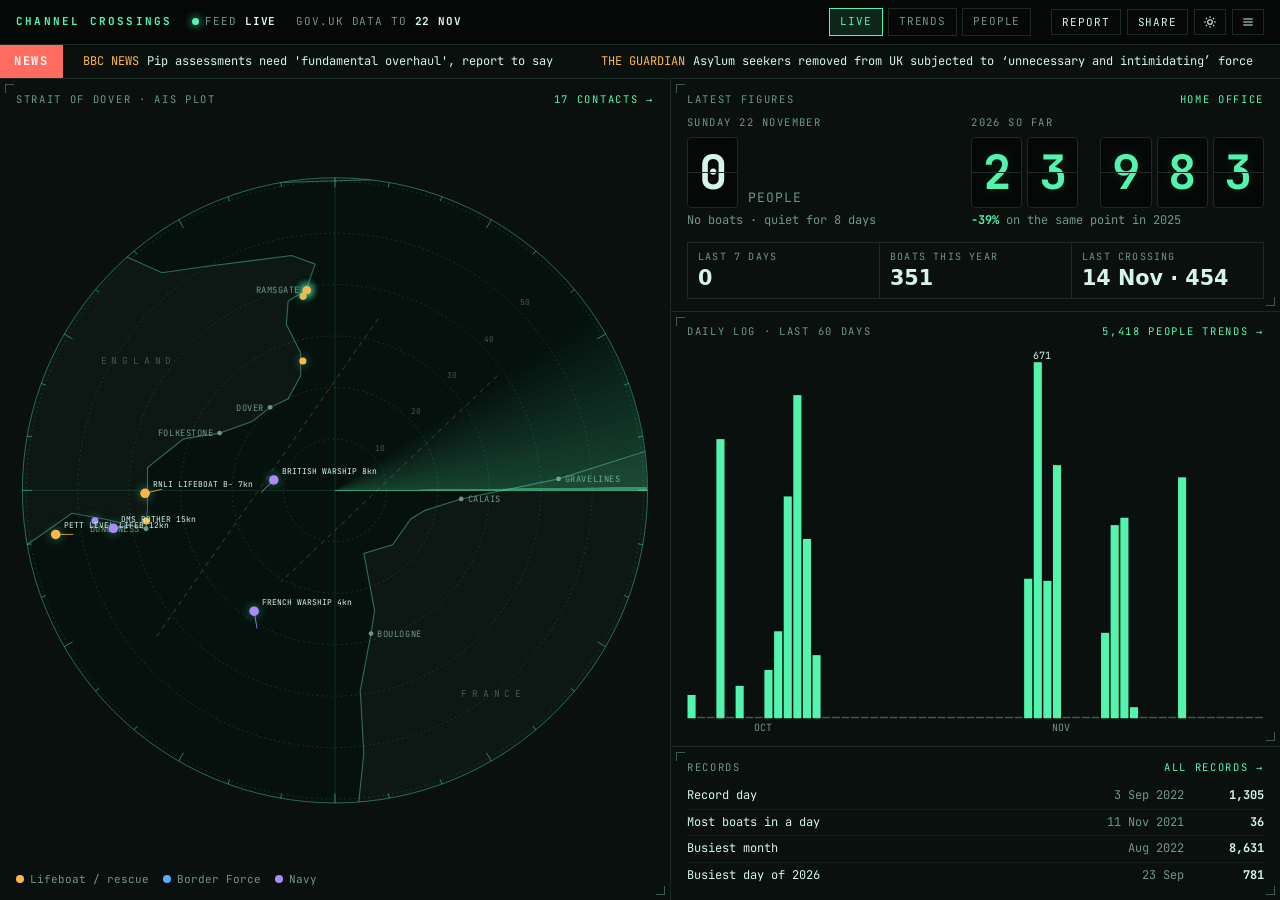
==== index.html @ 64101591 "Update crossing figures" ====
<!doctype html>
<html lang="en-GB">
<head>
<meta charset="utf-8">
<meta name="viewport" content="width=device-width,initial-scale=1,viewport-fit=cover">
<meta name="theme-color" content="#E9EFED" media="(prefers-color-scheme: light)">
<meta name="theme-color" content="#050807" media="(prefers-color-scheme: dark)">
<script>/* Night is the default; Day or Auto only when chosen */
function ccTheme(t){var r=document.documentElement;if(t==="auto")r.removeAttribute("data-theme");else r.setAttribute("data-theme",t);
  var c=t==="auto"?null:(t==="light"?"#E9EFED":"#050807");document.querySelectorAll('meta[name="theme-color"]').forEach(function(m){if(!m.dataset.c)m.dataset.c=m.content;m.content=c||m.dataset.c;});}
try{var t=localStorage.getItem("cc-theme");ccTheme(t==="light"||t==="auto"?t:"dark")}catch(e){ccTheme("dark")}</script>
<script>/* the figures start downloading straight away, while the rest of the page loads */
try{window.__data=fetch("data.json",{cache:"no-cache"}).then(function(r){if(!r.ok)throw 0;return r.json()});window.__data.catch(function(){})}catch(e){}</script>
<meta name="description" content="No small boat crossings of the Channel were detected on Sun 22 November. 2026 so far: 23,983. Daily Home Office figures, a migrant tracker.">
<meta name="robots" content="max-image-preview:large">
<meta name="format-detection" content="telephone=no">
<meta name="mobile-web-app-capable" content="yes">
<meta name="apple-mobile-web-app-capable" content="yes">
<meta name="apple-mobile-web-app-status-bar-style" content="default">
<meta name="apple-mobile-web-app-title" content="Crossings">
<title>Channel Crossings: Small Boat Crossing Figures &amp; Migrant Tracker</title>
<!-- Link previews on X and other sites. If the domain changes, replace the address everywhere it appears (search for channelcrossings.world, here and in scripts/). -->
<meta property="og:type" content="website">
<meta property="og:site_name" content="Channel Crossings">
<meta property="og:title" content="Channel Crossings: daily small boat arrivals">
<meta property="og:description" content="How many people crossed the Channel in small boats yesterday? Daily Home Office figures, records and live Channel conditions.">
<meta property="og:url" content="https://channelcrossings.world/">
<meta property="og:image" content="https://channelcrossings.world/og-image.png?v=2026-11-22">
<meta property="og:image:width" content="1200">
<meta property="og:image:height" content="630">
<meta property="og:image:alt" content="Channel Crossings logo with the latest daily arrivals figure">
<meta name="twitter:card" content="summary_large_image">
<meta name="twitter:title" content="Channel Crossings: daily small boat arrivals">
<meta name="twitter:description" content="Daily Home Office figures for small boat arrivals, with records and live Channel conditions.">
<meta name="twitter:image" content="https://channelcrossings.world/og-image.png?v=2026-11-22">
<link rel="canonical" href="https://channelcrossings.world/">
<!-- Tells Google this page is a daily dataset. The dates are kept current by scripts/update.py -->
<script type="application/ld+json">
{"@context": "https://schema.org", "@type": "WebSite", "name": "Channel Crossings", "alternateName": "Channel Crossings Tracker", "url": "https://channelcrossings.world/", "inLanguage": "en-GB"}
</script>
<script type="application/ld+json">
{"@context": "https://schema.org", "@type": "Organization", "name": "Channel Crossings", "url": "https://channelcrossings.world/", "logo": "https://channelcrossings.world/icon-512.png"}
</script>
<script type="application/ld+json">
{
  "@context": "https://schema.org",
  "@type": "Dataset",
  "name": "Channel Crossings: daily small boat arrivals to the UK",
  "alternateName": ["Small boat crossing figures", "Channel migrant tracker"],
  "description": "Daily number of people detected crossing the English Channel to the UK in small boats, with boats and uncontrolled landings, from provisional Home Office figures since 2018. Updated every day.",
  "url": "https://channelcrossings.world/",
  "sameAs": "https://www.gov.uk/government/publications/migrants-detected-crossing-the-english-channel-in-small-boats",
  "isBasedOn": "https://www.gov.uk/government/publications/migrants-detected-crossing-the-english-channel-in-small-boats",
  "license": "https://www.nationalarchives.gov.uk/doc/open-government-licence/version/3/",
  "isAccessibleForFree": true,
  "keywords": ["small boat crossings", "Channel crossings", "small boat arrivals", "migrant crossings", "boat crossing figures", "English Channel", "small boats", "migration", "UK", "Home Office", "daily statistics"],
  "creator": {"@type": "Organization", "name": "Channel Crossings", "url": "https://channelcrossings.world/", "email": "x.chancrossings@gmail.com"},
  "temporalCoverage": "2018-01-01/2026-11-22",
  "spatialCoverage": "English Channel, United Kingdom",
  "dateModified": "2026-11-22",
  "distribution": [{"@type": "DataDownload", "encodingFormat": "text/csv", "contentUrl": "https://channelcrossings.world/data.csv"}]
}
</script>
<link rel="icon" href="favicon.svg" type="image/svg+xml">
<link rel="apple-touch-icon" href="apple-touch-icon.png">
<link rel="manifest" href="manifest.webmanifest">
<link rel="preload" href="vendor/jetbrains-mono/jetbrains-mono-latin-400-normal.woff2" as="font" type="font/woff2" crossorigin>
<link rel="preload" href="vendor/inter-tight/inter-tight-latin.woff2" as="font" type="font/woff2" crossorigin>
<link rel="stylesheet" href="bridge.css">
<style>
@font-face{font-family:"JBM";src:url(vendor/jetbrains-mono/jetbrains-mono-latin-400-normal.woff2) format("woff2");font-weight:400;font-display:swap}
@font-face{font-family:"JBM";src:url(vendor/jetbrains-mono/jetbrains-mono-latin-700-normal.woff2) format("woff2");font-weight:700;font-display:swap}
@font-face{font-family:"Inter Tight";src:url(vendor/inter-tight/inter-tight-latin.woff2) format("woff2");font-weight:100 900;font-display:swap}

/* Day: the chart table. Night: the bridge at night. */
:root{
  --bg:#e9efed; --panel:#f6f9f8; --line:#c7d3cf; --line2:#dbe4e1; --ink:#0d2a35; --dim:#56717a; --faint:#8aa0a6;
  --hot:#0b7d58; --hot2:rgba(11,125,88,.14); --amber:#b46900; --red:#c6372f; --blue:#1d5fb8; --violet:#6b4bd1;
  --sea:#dbe9ee; --land:#f1ede4; --coast:#6f8b93; --glow:none;
  --mono:"JBM",ui-monospace,monospace; --sans:"Inter Tight",system-ui,sans-serif; color-scheme:light;
}
@media (prefers-color-scheme:dark){:root:not([data-theme="light"]){
  --bg:#050807; --panel:#0a100e; --line:#1b2a25; --line2:#121c19; --ink:#d4f5e7; --dim:#6f9688; --faint:#3d5a50;
  --hot:#53f5ae; --hot2:rgba(83,245,174,.12); --amber:#ffb547; --red:#ff6b5e; --blue:#5aa8ff; --violet:#a98bff;
  --sea:#06110e; --land:#0d1714; --coast:#2f6b57; --glow:drop-shadow(0 0 6px rgba(83,245,174,.55)); color-scheme:dark;
}}
:root[data-theme="dark"]{
  --bg:#050807; --panel:#0a100e; --line:#1b2a25; --line2:#121c19; --ink:#d4f5e7; --dim:#6f9688; --faint:#3d5a50;
  --hot:#53f5ae; --hot2:rgba(83,245,174,.12); --amber:#ffb547; --red:#ff6b5e; --blue:#5aa8ff; --violet:#a98bff;
  --sea:#06110e; --land:#0d1714; --coast:#2f6b57; --glow:drop-shadow(0 0 6px rgba(83,245,174,.55)); color-scheme:dark;
}
*{box-sizing:border-box;margin:0;padding:0}
html,body{height:100%;overflow:hidden}
body{background:var(--bg);color:var(--ink);font-family:var(--mono);font-size:13px;line-height:1.45}
/* The whole page is one screen: status bar, panels, news line. Nothing scrolls. */
.app{height:100vh;height:100dvh;display:grid;grid-template-rows:auto auto auto minmax(0,1fr);padding-bottom:env(safe-area-inset-bottom)}
/* fixed rows, so a row that is hidden on this screen size (the phone tabs) never shifts the others */
.app>.status{grid-row:1}.app>.ptabs{grid-row:2}.app>.ticker{grid-row:3}.app>.deck{grid-row:4}

.status{display:flex;align-items:center;gap:20px;padding:8px 16px;padding-top:max(8px,env(safe-area-inset-top));border-bottom:1px solid var(--line);font-size:11px;letter-spacing:.08em;text-transform:uppercase;color:var(--dim);white-space:nowrap;overflow:hidden}
.status b{color:var(--ink);font-weight:700}
.status .logo{color:var(--hot);font-weight:700;letter-spacing:.2em;font-size:inherit;margin:0}
.status .dot{display:inline-block;width:7px;height:7px;border-radius:50%;background:var(--hot);margin-right:6px;box-shadow:0 0 8px var(--hot);animation:blink 2s infinite}
@keyframes blink{50%{opacity:.35}}
.status .sp{flex:1}
.status nav{display:flex;gap:6px}
.btn{all:unset;cursor:pointer;border:1px solid var(--line);padding:5px 10px;color:var(--ink);font:inherit;letter-spacing:.08em;text-transform:uppercase;line-height:1.3}
.btn:hover,.btn:focus-visible{border-color:var(--hot);color:var(--hot)}
.btn.icon{padding:5px 8px;display:inline-grid;place-items:center}
.btn.icon svg{width:14px;height:14px;stroke:currentColor;fill:none;stroke-width:1.8}

.deck{display:grid;grid-template-columns:minmax(0,1.1fr) minmax(0,1fr);grid-template-rows:auto minmax(0,1fr) auto;gap:1px;background:var(--line);min-height:0}
.p{background:var(--panel);padding:12px 16px;position:relative;min-width:0;min-height:0;overflow:hidden}
.p>h2{font-size:10.5px;font-weight:400;letter-spacing:.16em;text-transform:uppercase;color:var(--dim);display:flex;justify-content:space-between;align-items:center;gap:10px;margin-bottom:8px;white-space:nowrap}
.p>h2 b{color:var(--hot);font-weight:400}
.p::before,.p::after{content:"";position:absolute;width:8px;height:8px;border-color:var(--faint);border-style:solid}
.p::before{top:5px;left:5px;border-width:1px 0 0 1px}.p::after{bottom:5px;right:5px;border-width:0 1px 1px 0}

/* Radar */
.radar{grid-row:1/4;display:flex;flex-direction:column}
.rwrap{position:relative;flex:1;min-height:0;container-type:size}
.radar svg{width:100%;height:100%;display:block}
/* The sweep is an HTML layer turned by the GPU: spinning it inside the SVG repainted the whole plot every frame */
.radar .sweep{--d:calc(min(100cqw,100cqh) * .98);position:absolute;left:50%;top:50%;width:var(--d);height:var(--d);margin:calc(var(--d) / -2) 0 0 calc(var(--d) / -2);border-radius:50%;pointer-events:none;
  background:conic-gradient(transparent 0deg 55deg,color-mix(in srgb,var(--hot) 30%,transparent) 89.3deg,color-mix(in srgb,var(--hot) 75%,transparent) 89.4deg 90deg,transparent 90.1deg);
  opacity:.75;will-change:transform;animation:spin 6s linear infinite}
.radar .v{cursor:pointer}
.radar .v .hit{fill:transparent}
.radar .v.sel circle:not(.hit){stroke:var(--ink);stroke-width:2.5}
.vtip{position:absolute;z-index:3;transform:translate(-50%,calc(-100% - 14px));background:var(--panel);border:1px solid var(--hot);padding:6px 9px;font-size:11.5px;line-height:1.35;white-space:nowrap;pointer-events:none;box-shadow:0 4px 18px rgba(0,0,0,.25)}
.vtip b{display:block;font-size:12px}
.vtip span{color:var(--dim)}
.radar .sea{fill:var(--sea)}
.radar .land{fill:var(--land);stroke:var(--coast);stroke-width:1.4}
.radar .ring{fill:none;stroke:var(--hot);stroke-opacity:.22;stroke-dasharray:2 4}
.radar .axis{stroke:var(--hot);stroke-opacity:.18}
.radar .rl{fill:var(--faint);font:10px var(--mono)}
.radar .place circle{fill:var(--dim)}
.radar .place text{fill:var(--dim);font:11px var(--mono);letter-spacing:.06em;text-transform:uppercase}
.radar .country{fill:var(--faint);font:12px var(--mono);letter-spacing:.5em}
.radar .lane{stroke:var(--amber);stroke-opacity:.35;stroke-dasharray:6 6;fill:none}
@keyframes spin{to{transform:rotate(360deg)}}
.radar .v circle:not(.hit){filter:var(--glow)}
.radar .v text{font:10px var(--mono);fill:var(--ink)}
.legend{display:flex;gap:14px;flex-wrap:wrap;font-size:11px;color:var(--dim);margin-top:6px}
.legend i{display:inline-block;width:8px;height:8px;border-radius:50%;margin-right:6px;vertical-align:0}

/* Counter */
.count .flaps{display:flex;gap:5px;margin:2px 0 8px}
.flap{position:relative;width:clamp(30px,min(4vw,6vh),58px);height:clamp(42px,min(5.6vw,8.4vh),80px);background:var(--bg);border:1px solid var(--line);border-radius:4px;display:grid;place-items:center;font:700 clamp(26px,min(3.7vw,5.6vh),54px)/1 var(--mono);color:var(--hot);text-shadow:0 0 14px var(--hot2)}
.flap::after{content:"";position:absolute;left:0;right:0;top:50%;height:1px;background:var(--line)}
.flap.sep{width:12px;border:0;background:none}
.flap.sep::after{display:none}
.kv{display:grid;grid-template-columns:repeat(3,1fr);gap:1px;background:var(--line);border:1px solid var(--line)}
.kv div{background:var(--panel);padding:7px 10px;min-width:0}
.kv span span{display:inline;font-size:inherit;letter-spacing:inherit}
.kv span{display:block;font-size:10px;color:var(--dim);letter-spacing:.12em;text-transform:uppercase;white-space:nowrap}
.kv b{display:block;font:600 clamp(15px,2.3vh,22px)/1.2 var(--sans);margin-top:2px;font-variant-numeric:tabular-nums;white-space:nowrap;overflow:hidden;text-overflow:ellipsis}
.kv b.down{color:var(--hot)}.kv b.up{color:var(--red)}
/* The headline: the latest day on the left, the year so far on the right */
.hero{display:grid;grid-template-columns:minmax(0,1fr) auto;gap:clamp(16px,3vw,40px);align-items:end;margin:4px 0 12px}
.hero .lab{display:block;font-size:10.5px;letter-spacing:.14em;text-transform:uppercase;color:var(--dim);margin-bottom:6px;white-space:nowrap;overflow:hidden;text-overflow:ellipsis}
.hero .sub{display:block;font-size:12px;color:var(--dim);margin-top:4px;white-space:nowrap;overflow:hidden;text-overflow:ellipsis}
.hero .sub b{font-weight:700}
.hero .sub b.down{color:var(--hot)}.hero .sub b.up{color:var(--red)}
.dnum{display:flex;align-items:flex-end;gap:10px;min-width:0}
/* the latest day in the same split-flap tiles as the year, white (ink) on a quiet day and amber when boats crossed */
#dayN .flap{color:var(--ink);text-shadow:none}
#dayN.on .flap{color:var(--amber);text-shadow:0 0 14px color-mix(in srgb,var(--amber) 25%,transparent)}
.dnum span{font-size:13px;color:var(--dim);letter-spacing:.08em;text-transform:uppercase}
.count .flaps{margin:0}
.hero .sh{display:none}

/* Tape */
.tape{display:flex;flex-direction:column}
.tape svg{width:100%;flex:1;min-height:40px;display:block}
.tape .bar{fill:var(--hot)}
.tape .bar.z{fill:var(--faint)}
.tape text{font:10px var(--mono);fill:var(--dim)}
.tape .pk{fill:var(--ink)}

/* Vessels: the latest few, the rest behind a button */
.rlist{list-style:none}
.rlist li{display:grid;grid-template-columns:minmax(0,1fr) auto 5.5em;gap:14px;padding:4px 0;border-top:1px solid var(--line2);font-size:12px;white-space:nowrap}
.rlist li:first-child{border-top:0}
.rlist li span:first-child{overflow:hidden;text-overflow:ellipsis}
.rlist li span+span{color:var(--dim);text-align:right}
.rlist li b{text-align:right;font-weight:700;font-variant-numeric:tabular-nums}
.k{display:inline-block;width:7px;height:7px;border-radius:50%;margin-right:8px}
.rescue{background:var(--amber);fill:var(--amber)}.border{background:var(--blue);fill:var(--blue)}.navy{background:var(--violet);fill:var(--violet)}
.link{all:unset;cursor:pointer;color:var(--hot);letter-spacing:.16em}
.link:hover,.link:focus-visible{text-decoration:underline}

.ticker{display:flex;border-bottom:1px solid var(--line);background:var(--panel);overflow:hidden;white-space:nowrap;font-size:12px}
.ticker .lab{position:relative;z-index:2;background:var(--red);color:#fff;padding:8px 14px;font-weight:700;letter-spacing:.14em;flex:none}
.ticker .run{display:flex;gap:48px;padding:8px 20px;animation:tick 60s linear infinite;will-change:transform;backface-visibility:hidden}
.ticker .run a{color:inherit;text-decoration:none}
.ticker .run a:hover{text-decoration:underline}
.ticker .run b{color:var(--amber);font-weight:400;margin-right:8px}
@keyframes tick{to{transform:translateX(-50%)}}

/* Pop-up panels */
dialog{margin:auto;width:min(640px,calc(100vw - 24px));max-height:calc(100dvh - 24px);background:var(--panel);color:var(--ink);border:1px solid var(--hot);padding:16px 18px;font:13px/1.5 var(--mono)}
dialog::backdrop{background:rgba(0,0,0,.55)}
dialog h2{font-size:11px;font-weight:400;letter-spacing:.16em;text-transform:uppercase;color:var(--dim);display:flex;justify-content:space-between;align-items:center;margin-bottom:12px}
dialog .body{overflow:auto;max-height:calc(100dvh - 110px)}
table{width:100%;border-collapse:collapse;font-size:12px}
th{font-weight:400;text-align:left;color:var(--dim);font-size:10px;letter-spacing:.12em;text-transform:uppercase;padding:6px 8px;border-bottom:1px solid var(--line)}
td{padding:6px 8px;border-bottom:1px solid var(--line2);white-space:nowrap}
td.r,th.r{text-align:right}
.trace svg{width:100%;height:auto;display:block}
.trace path{fill:none;stroke:var(--faint);stroke-width:1}
.trace path.now{stroke:var(--hot);stroke-width:2.2;filter:var(--glow)}
.trace path.prev{stroke:var(--amber);stroke-width:1.3;stroke-dasharray:4 3}
.trace text{font:10px var(--mono);fill:var(--dim)}
.trace .g{stroke:var(--line2)}
.menu a{display:block;color:var(--ink);text-decoration:none;padding:11px 0;border-bottom:1px solid var(--line2)}
.menu a:hover{color:var(--hot)}
.menu p{color:var(--dim);font-size:11.5px;margin-top:12px}
.menu p a{display:inline;padding:0;border:0;color:inherit;text-decoration:underline}
@media (prefers-reduced-motion:reduce){.radar .sweep,.status .dot{animation:none}
  /* With Reduce Motion on, the news doesn't glide: it steps to the next headline every few seconds and can be swiped */
  .ticker .run{animation:none;overflow-x:auto;scroll-snap-type:x mandatory;scrollbar-width:none;scroll-behavior:smooth;flex:1}
  .ticker .run::-webkit-scrollbar{display:none}
  .ticker .run a{scroll-snap-align:start}}

/* Phone and narrow screens: one column, the radar takes whatever height is left */
@media (max-width:820px){
  .status{gap:10px;padding-left:12px;padding-right:12px}
  .status .hide-s{display:none}
  .status .logo{letter-spacing:.12em}
  .deck{grid-template-columns:1fr;grid-template-rows:minmax(0,1fr) auto auto auto}
  .radar{grid-row:auto}
  .p{padding:9px 12px}
  .p>h2{margin-bottom:5px}
  .legend{gap:10px;font-size:10px;margin-top:3px}
  .legend .rr{display:none}
  .flap{width:clamp(26px,8vw,40px);height:clamp(34px,5.4vh,52px);font-size:clamp(22px,3.8vh,36px)}
  .kv div{padding:4px 8px}
  .kv span{font-size:9px;letter-spacing:.08em}
  .kv b{font-size:clamp(13px,2.1vh,17px)}
  .hero{gap:12px;margin:0 0 8px}
  .hero .lab{font-size:9.5px;letter-spacing:.1em;margin-bottom:3px}
  .hero .sub{font-size:10.5px;margin-top:2px}
  .dnum{gap:6px}
  .dnum span,.hero .lg{display:none}
  #dayN .flap{width:clamp(21px,6.6vw,36px)}
  #dayN .flap.sep{display:none}
  .hero .sh{display:inline}
  .tape svg{height:clamp(40px,8vh,90px);flex:none}
  .rlist li{font-size:11px;padding:3px 0}
  .rlist li:nth-child(n+3){display:none}
  .radar .v text{font-size:19px}.radar .place text{font-size:21px}.radar .rl{font-size:18px}.radar .country{font-size:22px}
  .radar .v circle:not(.hit){r:9}
  .radar .v .hit{r:40}
  /* phones: the vessel names crowd the plot, the list below names them */
  .radar .v text{display:none}
  .tape h2 .pre{display:none}
}
@media (max-width:820px) and (max-height:700px){
  .rlist li:nth-child(n+2){display:none}
}
@media (max-width:820px) and (max-height:600px){
  .recs{display:none}
}
/* Short, wide screens (laptops with small windows, phones on their side) */
@media (min-width:821px) and (max-height:760px){
  .kv div{padding:5px 8px}
  .rlist li:nth-child(n+3){display:none}
  .legend{display:none}
}
@media (min-width:821px) and (max-height:560px){
  .recs{display:none}
}
</style>
</head>
<body>
<div class="app">
<header class="status">
  <h1 class="logo">CHANNEL CROSSINGS</h1>
  <span class="hide-s"><span class="dot"></span>Feed <b>live</b></span>
  <span class="hide-s">Gov.uk data to <b id="dataTo">–</b></span>
  <span class="sp"></span>
  <nav class="tabs hide-s" aria-label="Pages"><a href="./" aria-current="page">Live</a><a href="trends.html">Trends</a><a href="people.html">People</a></nav>
  <nav>
    <button class="btn hide-s" data-open="dlgReport">Report</button>
    <button class="btn hide-s" data-open="dlgShare">Share</button>
    <button class="btn icon" id="theme" aria-label="Switch day or night"><svg viewBox="0 0 24 24"><circle cx="12" cy="12" r="4"/><path d="M12 2v3M12 19v3M2 12h3M19 12h3M4.9 4.9l2.1 2.1M17 17l2.1 2.1M4.9 19.1 7 17M17 7l2.1-2.1"/></svg></button>
    <button class="btn icon" data-open="dlgMore" aria-label="Menu"><svg viewBox="0 0 24 24"><path d="M4 7h16M4 12h16M4 17h16"/></svg></button>
  </nav>
</header>
<nav class="ptabs" aria-label="Pages"><a href="./" aria-current="page">Live</a><a href="trends.html">Trends</a><a href="people.html">People</a><button data-open="dlgReport">Report</button></nav>
<div class="ticker"><span class="lab">NEWS</span><div class="run" id="run"></div></div>

<main class="deck">
  <section class="p radar">
    <h2><span>Strait of Dover · AIS plot</span><button class="link" data-open="dlgVessels" id="radarN" aria-label="List every vessel"></button></h2>
    <div class="rwrap">
      <svg id="radar" viewBox="0 0 800 800" role="img" aria-label="Plot of rescue, Border Force and navy vessels in the Strait. Tap or hover a vessel for its details."></svg>
      <div class="sweep" aria-hidden="true"></div>
      <div class="vtip" id="vtip" role="status" hidden></div>
    </div>
    <div class="legend"><span><i class="rescue"></i>Lifeboat / rescue</span><span><i class="border"></i>Border Force</span><span><i class="navy"></i>Navy</span></div>
  </section>

  <section class="p count">
    <h2><span>Latest figures</span><b id="asof"></b></h2>
    <div class="hero">
      <div class="day">
        <span class="lab" id="dayLab">Latest day</span>
        <div class="dnum"><div class="flaps" id="dayN"></div><span id="dayU">people</span></div>
        <span class="sub" id="daySub"></span>
      </div>
      <div class="ytd">
        <span class="lab"><span id="yr"></span> so far</span>
        <div class="flaps" id="flaps"></div>
        <span class="sub"><b id="chg"></b> on the same point in <span id="py"></span></span>
      </div>
    </div>
    <div class="kv">
      <div><span>Last 7 days</span><b id="wk"></b></div>
      <div><span>Boats this year</span><b id="boats"></b></div>
      <div><span>Last crossing</span><b id="lc"></b></div>
    </div>
    <p class="sr" id="heroSr" aria-live="polite">No crossings detected for Sunday, 22 November 2026</p>
  </section>

  <section class="p tape">
    <h2><span><span class="pre">Daily log · </span>Last 60 days</span><span><b id="tapeSum"></b> <a class="link" href="trends.html">Trends →</a></span></h2>
    <svg id="tape" aria-label="People detected each day for the last 60 days"></svg>
  </section>

  <section class="p recs">
    <h2><span>Records</span><a class="link" href="trends.html">All records →</a></h2>
    <ul class="rlist" id="rlist"></ul>
  </section>
</main>

</div>

<dialog id="dlgVessels" aria-labelledby="hVes">
  <h2><span id="hVes">Vessels in the Strait</span><button class="btn" data-close>Close</button></h2>
  <div class="body"><table id="roster"></table></div>
</dialog>

<script src="bridge.js"></script>
<script>
const $ = (id) => document.getElementById(id), { fmt } = CC;

CC.load().then((D) => {
  CCUI.setShare(CCUI.shareFrom(D));
  $("dataTo").textContent = CC.short(D.latest.date);
  $("yr").textContent = D.year; $("py").textContent = D.year - 1;
  $("asof").textContent = "HOME OFFICE";

  // Split-flap total
  const s = fmt(D.cur.total);
  $("flaps").innerHTML = [...s].map((c) => (c === "," ? '<div class="flap sep"></div>' : `<div class="flap">${c}</div>`)).join("");
  const ch = Math.round(D.change);
  $("chg").textContent = (ch > 0 ? "+" : ch < 0 ? "−" : "") + Math.abs(ch) + "%"; $("chg").className = ch < 0 ? "down" : "up";
  $("boats").textContent = fmt(D.cur.boats);
  $("lc").textContent = `${CC.short(D.latestCrossing.date)} · ${fmt(D.latestCrossing.migrants)}`;
  const L = D.latest, wk = CC.sum(D.last7);
  $("wk").textContent = fmt(wk.people);
  $("dayLab").innerHTML = `<span class="lg">${CC.long(L.date)}</span><span class="sh">${CC.long(L.date).slice(0, 3)} ${CC.short(L.date)}</span>`;
  $("dayN").innerHTML = [...fmt(L.migrants)].map((c) => (c === "," ? '<div class="flap sep"></div>' : `<div class="flap">${c}</div>`)).join("");
  $("dayN").classList.toggle("on", !!L.migrants);
  $("dayU").textContent = L.migrants === 1 ? "person" : "people";
  $("daySub").innerHTML = L.migrants
    ? `<span class="lg">in </span>${CC.plural(L.boats || 0, "boat", "boats")}`
    : `<span class="lg">No boats · quiet for </span><span class="sh">Quiet </span>${CC.plural(D.quietStreak, "day", "days")}`;
  $("heroSr").textContent = D.latest.migrants
    ? `${fmt(D.latest.migrants)} people crossed in ${D.latest.boats} small boat${D.latest.boats > 1 ? "s" : ""} on ${CC.long(D.latest.date)}.`
    : `No small boats detected on ${CC.long(D.latest.date)}. ${D.quietStreak} consecutive quiet day${D.quietStreak > 1 ? "s" : ""}.`;

  // Tape: last 60 days, drawn at the panel's real size so the labels never stretch
  const T = D.days.slice(-60), mx = Math.max(1, ...T.map((d) => d.migrants));
  const drawTape = () => {
    const svg = $("tape"), W = Math.max(100, svg.clientWidth), H = Math.max(40, svg.clientHeight), base = H - 16, top = 14, bw = W / T.length;
    svg.setAttribute("viewBox", `0 0 ${W} ${H}`);
    let t = "";
    T.forEach((d, i) => {
      const h = d.migrants ? Math.max(2, (d.migrants / mx) * (base - top)) : 1.5;
      t += `<rect class="bar ${d.migrants ? "" : "z"}" x="${(i * bw + 0.5).toFixed(1)}" y="${(base - h).toFixed(1)}" width="${Math.max(1, bw - 1.5).toFixed(1)}" height="${h.toFixed(1)}"/>`;
      if (CC.d8(d.date).getUTCDate() === 1) t += `<text x="${(i * bw).toFixed(1)}" y="${H - 3}">${CC.MONTHS[CC.d8(d.date).getUTCMonth()].slice(0, 3).toUpperCase()}</text>`;
    });
    const pk = T.reduce((p, q) => (q.migrants > p.migrants ? q : p)), pi = T.indexOf(pk);
    t += `<text class="pk" x="${Math.min(W - 30, pi * bw).toFixed(1)}" y="${(base - (pk.migrants / mx) * (base - top) - 3).toFixed(1)}">${pk.migrants}</text>`;
    svg.innerHTML = t;
  };
  drawTape();
  if (window.ResizeObserver) new ResizeObserver(drawTape).observe($("tape"));
  $("tapeSum").textContent = fmt(T.reduce((a, b) => a + b.migrants, 0)) + " PEOPLE";

  // Radar
  const lat0 = 50.98, lon0 = 1.5, k = Math.cos((lat0 * Math.PI) / 180) * 111.32, S = 400 / 62; // 62 km to edge
  const P = (lat, lon) => [400 + (lon - lon0) * k * S, 400 - (lat - lat0) * 111.32 * S];
  const poly = (pts, close) => pts.map((p, i) => (i ? "L" : "M") + P(...p).map((n) => n.toFixed(1)).join(",")).join("") + (close || "");
  const C = CC.COAST;
  const ukLand = poly(C.england) + "L800,0L0,0L0," + P(...C.england[0])[1].toFixed(1) + "Z";
  const frLand = poly(C.france) + `L800,${P(...C.france[C.france.length - 1])[1].toFixed(1)}L800,800L${P(...C.france[0])[0].toFixed(1)},800Z`;
  let r = `<defs><clipPath id="clip"><circle cx="400" cy="400" r="392"/></clipPath></defs>
    <g clip-path="url(#clip)"><rect class="sea" width="800" height="800"/><path class="land" d="${ukLand}"/><path class="land" d="${frLand}"/>`;
  r += `<path class="lane" d="M${P(51.28, 1.62).join(",")}L${P(50.72, 1.0).join(",")}"/><path class="lane" d="M${P(51.18, 1.95).join(",")}L${P(50.82, 1.35).join(",")}"/>`;
  for (let km = 10; km <= 60; km += 10) r += `<circle class="ring" cx="400" cy="400" r="${km * S}"/><text class="rl" x="${404 + km * S * 0.707}" y="${396 - km * S * 0.707}">${km}</text>`;
  r += `<line class="axis" x1="400" y1="0" x2="400" y2="800"/><line class="axis" x1="0" y1="400" x2="800" y2="400"/>`;
  r += `<text class="country" x="${P(51.2, 0.85)[0]}" y="${P(51.2, 0.85)[1]}">ENGLAND</text><text class="country" x="${P(50.62, 1.85)[0]}" y="${P(50.62, 1.85)[1]}">FRANCE</text>`;
  C.places.forEach((p) => { const [x, y] = P(p.lat, p.lon); r += `<g class="place"><circle cx="${x}" cy="${y}" r="3"/><text x="${x + (p.side === "uk" ? -8 : 8)}" y="${y + 4}" text-anchor="${p.side === "uk" ? "end" : "start"}">${p.n}</text></g>`; });
  const vs = D.strait;
  vs.forEach((v, i) => {
    const [x, y] = P(v.lat, v.lon), moving = v.sog > 1;
    let head = "";
    if (moving && v.cog != null) { const a = ((v.cog - 90) * Math.PI) / 180; head = `<line x1="${x}" y1="${y}" x2="${x + Math.cos(a) * 22}" y2="${y + Math.sin(a) * 22}" stroke="currentColor" class="${v.kind}" style="stroke:var(--${v.kind === "rescue" ? "amber" : v.kind === "border" ? "blue" : "violet"})"/>`; }
    r += `<g class="v" data-i="${i}">${head}<circle class="hit" cx="${x}" cy="${y}" r="22"/><circle class="${v.kind}" cx="${x}" cy="${y}" r="${moving ? 6 : 4.5}"/>${moving ? `<text x="${x + 10}" y="${y - 8}">${(v.name || "UNKNOWN").slice(0, 16)} ${v.sog.toFixed(0)}kn</text>` : ""}</g>`;
  });
  r += `</g><circle cx="400" cy="400" r="392" fill="none" stroke="var(--hot)" stroke-opacity=".5"/>`;
  for (let a = 0; a < 360; a += 10) { const rad = ((a - 90) * Math.PI) / 180, l = a % 30 ? 6 : 12; r += `<line x1="${400 + Math.cos(rad) * 392}" y1="${400 + Math.sin(rad) * 392}" x2="${400 + Math.cos(rad) * (392 - l)}" y2="${400 + Math.sin(rad) * (392 - l)}" stroke="var(--hot)" stroke-opacity=".6"/>`; }
  $("radar").innerHTML = r;
  $("radarN").textContent = `${vs.length} contacts →`;

  // Vessels: all of them in a pop-up, opened from the plot's heading
  const kindName = { rescue: "Rescue", border: "Border Force", navy: "Navy" };
  const sorted = [...vs].sort((a, b) => new Date(b.seen) - new Date(a.seen));
  $("roster").innerHTML = `<tr><th>Vessel</th><th>Type</th><th class="r">Speed</th><th class="r">Seen</th></tr>` + sorted.map((v) =>
    `<tr><td><span class="k ${v.kind}"></span>${v.name || "Unnamed"}</td><td>${kindName[v.kind]}</td><td class="r">${v.sog == null ? "–" : v.sog.toFixed(1) + " kn"}</td><td class="r">${CC.ago(v.seen).replace(" ago", "")}</td></tr>`).join("");

  // Tap or hover a vessel on the plot for its name, type, speed and when it was seen
  const tip = $("vtip"), wrap = tip.parentNode;
  let pinned = null;
  const show = (g) => {
    const v = vs[+g.dataset.i], c = g.querySelector("circle.hit").getBoundingClientRect(), w = wrap.getBoundingClientRect();
    tip.innerHTML = `<b><span class="k ${v.kind}"></span>${CC.esc(v.name || "Unnamed")}</b><span>${kindName[v.kind]} · ${v.sog == null ? "–" : v.sog.toFixed(1) + " kn"} · ${CC.ago(v.seen)}</span>`;
    tip.hidden = false;
    const x = Math.min(Math.max(c.left + c.width / 2 - w.left, tip.offsetWidth / 2 + 4), w.width - tip.offsetWidth / 2 - 4);
    tip.style.left = x + "px"; tip.style.top = Math.max(c.top + c.height / 2 - w.top, tip.offsetHeight + 18) + "px";
    document.querySelectorAll(".radar .v.sel").forEach((e) => e.classList.remove("sel")); g.classList.add("sel");
  };
  const hide = () => { tip.hidden = true; document.querySelectorAll(".radar .v.sel").forEach((e) => e.classList.remove("sel")); };
  const svgR = $("radar");
  svgR.addEventListener("pointerover", (e) => { const g = e.target.closest(".v"); if (g && e.pointerType === "mouse" && !pinned) show(g); });
  svgR.addEventListener("pointerout", (e) => { if (e.pointerType === "mouse" && !pinned && !e.relatedTarget?.closest?.(".v")) hide(); });
  document.addEventListener("click", (e) => {
    const g = e.target.closest && e.target.closest("#radar .v");
    if (g && pinned !== g) { pinned = g; show(g); } else { pinned = null; hide(); }
  });

  // Records: the all-time highs, with the full list on Trends
  const days = D.days, ymd = (x) => `${CC.short(x)} ${x.slice(0, 4)}`;
  const rec = days.reduce((a, d) => (d.migrants > a.migrants ? d : a)), recB = days.reduce((a, d) => ((d.boats || 0) > (a.boats || 0) ? d : a));
  const months = {}; days.forEach((d) => (months[d.date.slice(0, 7)] = (months[d.date.slice(0, 7)] || 0) + d.migrants));
  const bestM = Object.entries(months).sort((a, c) => c[1] - a[1])[0];
  $("rlist").innerHTML = [
    ["Record day", ymd(rec.date), fmt(rec.migrants)],
    ["Most boats in a day", ymd(recB.date), fmt(recB.boats)],
    ["Busiest month", `${CC.MONTHS[+bestM[0].slice(5) - 1].slice(0, 3)} ${bestM[0].slice(0, 4)}`, fmt(bestM[1])],
    [`Busiest day of ${D.year}`, CC.short(D.cur.best.date), fmt(D.cur.best.migrants)],
  ].map((r) => `<li><span>${r[0]}</span><span>${r[1]}</span><b>${r[2]}</b></li>`).join("");

  // Ticker
  const esc = (t) => String(t).replace(/[&<>"]/g, (c) => ({ "&": "&amp;", "<": "&lt;", ">": "&gt;", '"': "&quot;" }[c]));
  const items = D.news.slice(0, 8).map((n) => `<a href="${esc(n.url)}" rel="noopener"><b>${esc(n.source).toUpperCase()}</b>${esc(n.title)}</a>`).join("");
  $("run").innerHTML = items + items;
  // Reduce Motion: step through the headlines instead of gliding
  if (matchMedia("(prefers-reduced-motion: reduce)").matches) {
    const run = $("run"); let i = 0, held = 0;
    run.addEventListener("touchstart", () => (held = Date.now()), { passive: true });
    setInterval(() => {
      const a = run.children; if (!a.length || Date.now() - held < 8000) return;
      i = (i + 1) % (a.length / 2);
      run.scrollLeft = a[i].offsetLeft - a[0].offsetLeft;
    }, 5000);
  }
});

</script>
</body>
</html>
---- bridge.css ----
/* Channel Crossings: the Bridge look, shared by every page.
   Day is the chart table, night is the bridge at night. Panels sit on a 1px grid of lines. */
@font-face{font-family:"JBM";src:url(vendor/jetbrains-mono/jetbrains-mono-latin-400-normal.woff2) format("woff2");font-weight:400;font-display:swap}
@font-face{font-family:"JBM";src:url(vendor/jetbrains-mono/jetbrains-mono-latin-700-normal.woff2) format("woff2");font-weight:700;font-display:swap}
@font-face{font-family:"Inter Tight";src:url(vendor/inter-tight/inter-tight-latin.woff2) format("woff2");font-weight:100 900;font-display:swap}

:root{
  --bg:#e9efed; --panel:#f6f9f8; --line:#c7d3cf; --line2:#dbe4e1; --ink:#0d2a35; --dim:#56717a; --faint:#8aa0a6;
  --hot:#0b7d58; --hot2:rgba(11,125,88,.14); --amber:#b46900; --red:#c6372f; --blue:#1d5fb8; --violet:#6b4bd1;
  --sea:#dbe9ee; --land:#f1ede4; --coast:#6f8b93; --glow:none;
  --mono:"JBM",ui-monospace,monospace; --sans:"Inter Tight",system-ui,sans-serif; color-scheme:light;
}
@media (prefers-color-scheme:dark){:root:not([data-theme="light"]){
  --bg:#050807; --panel:#0a100e; --line:#1b2a25; --line2:#121c19; --ink:#d4f5e7; --dim:#6f9688; --faint:#3d5a50;
  --hot:#53f5ae; --hot2:rgba(83,245,174,.12); --amber:#ffb547; --red:#ff6b5e; --blue:#5aa8ff; --violet:#a98bff;
  --sea:#06110e; --land:#0d1714; --coast:#2f6b57; --glow:drop-shadow(0 0 6px rgba(83,245,174,.55)); color-scheme:dark;
}}
:root[data-theme="dark"]{
  --bg:#050807; --panel:#0a100e; --line:#1b2a25; --line2:#121c19; --ink:#d4f5e7; --dim:#6f9688; --faint:#3d5a50;
  --hot:#53f5ae; --hot2:rgba(83,245,174,.12); --amber:#ffb547; --red:#ff6b5e; --blue:#5aa8ff; --violet:#a98bff;
  --sea:#06110e; --land:#0d1714; --coast:#2f6b57; --glow:drop-shadow(0 0 6px rgba(83,245,174,.55)); color-scheme:dark;
}
*{box-sizing:border-box;margin:0;padding:0}
body{background:var(--bg);color:var(--ink);font-family:var(--mono);font-size:13px;line-height:1.45;-webkit-text-size-adjust:100%}
a{color:inherit}
.num{font-variant-numeric:tabular-nums}

/* Status bar */
.status{display:flex;align-items:center;gap:20px;padding:8px 16px;padding-top:max(8px,env(safe-area-inset-top));border-bottom:1px solid var(--line);font-size:11px;letter-spacing:.08em;text-transform:uppercase;color:var(--dim);white-space:nowrap;overflow:hidden;background:var(--bg)}
.status b{color:var(--ink);font-weight:700}
.status .logo{color:var(--hot);font-weight:700;letter-spacing:.2em;font-size:inherit;margin:0;text-decoration:none}
.status .dot{display:inline-block;width:7px;height:7px;border-radius:50%;background:var(--hot);margin-right:6px;box-shadow:0 0 8px var(--hot);animation:blink 2s infinite}
@keyframes blink{50%{opacity:.35}}
.status .sp{flex:1}
.status nav{display:flex;gap:6px}
.tabs{display:flex;gap:0}
.tabs a{text-decoration:none;padding:5px 10px;border:1px solid var(--line);margin-left:-1px;color:var(--dim)}
.tabs a:first-child{margin-left:0}
.tabs a[aria-current="page"]{color:var(--hot);border-color:var(--hot);position:relative;z-index:1;background:var(--hot2)}
.tabs a:hover{color:var(--ink)}
.btn{all:unset;cursor:pointer;border:1px solid var(--line);padding:5px 10px;color:var(--ink);font:inherit;letter-spacing:.08em;text-transform:uppercase;line-height:1.3;box-sizing:border-box}
.btn:hover,.btn:focus-visible{border-color:var(--hot);color:var(--hot)}
.btn.icon{padding:5px 8px;display:inline-grid;place-items:center}
.btn.icon svg{width:14px;height:14px;stroke:currentColor;fill:none;stroke-width:1.8}
.btn.hot{border-color:var(--hot);color:var(--hot)}
.btn[aria-pressed="true"]{border-color:var(--hot);color:var(--hot);background:var(--hot2)}
.link{all:unset;cursor:pointer;color:var(--hot);letter-spacing:.16em;text-transform:uppercase}
.link:hover,.link:focus-visible{text-decoration:underline}

/* Page tabs as a row under the status bar, on phones */
.ptabs{display:none}
@media (max-width:820px){
  .ptabs{display:grid;grid-template-columns:repeat(4,1fr);border-bottom:1px solid var(--line);background:var(--bg)}
  .ptabs a,.ptabs button{all:unset;cursor:pointer;text-align:center;padding:7px 0;font-size:10.5px;letter-spacing:.14em;text-transform:uppercase;color:var(--dim);border-left:1px solid var(--line)}
  .ptabs>:first-child{border-left:0}
  .ptabs [aria-current="page"]{color:var(--hot);background:var(--hot2)}
}

/* Panels */
.p{background:var(--panel);padding:12px 16px;position:relative;min-width:0;min-height:0}
.p>h2{font-size:10.5px;font-weight:400;letter-spacing:.16em;text-transform:uppercase;color:var(--dim);display:flex;justify-content:space-between;align-items:center;gap:10px;margin-bottom:10px;min-height:16px}
.p>h2>span:first-child{overflow:hidden;text-overflow:ellipsis;white-space:nowrap}
.p>h2 b{color:var(--hot);font-weight:400;white-space:nowrap}
.p::before,.p::after{content:"";position:absolute;width:8px;height:8px;border-color:var(--faint);border-style:solid;pointer-events:none}
.p::before{top:5px;left:5px;border-width:1px 0 0 1px}.p::after{bottom:5px;right:5px;border-width:0 1px 1px 0}
.p .note{color:var(--dim);font-size:11.5px;line-height:1.5;margin-top:10px}
.p .note a{color:var(--dim)}
.big{font:600 clamp(28px,3.4vw,44px)/1.05 var(--sans);letter-spacing:-.02em;font-variant-numeric:tabular-nums}
.big small{font:400 12px var(--mono);color:var(--dim);letter-spacing:.06em;margin-left:6px}
.up{color:var(--red)}.down{color:var(--hot)}
.k{display:inline-block;width:7px;height:7px;border-radius:50%;margin-right:8px}
.rescue{background:var(--amber);fill:var(--amber)}.border{background:var(--blue);fill:var(--blue)}.navy{background:var(--violet);fill:var(--violet)}

/* Key-value tiles */
.kv{display:grid;grid-template-columns:repeat(3,1fr);gap:1px;background:var(--line);border:1px solid var(--line)}
.kv div{background:var(--panel);padding:7px 10px;min-width:0}
.kv span{display:block;font-size:10px;color:var(--dim);letter-spacing:.12em;text-transform:uppercase;white-space:nowrap;overflow:hidden;text-overflow:ellipsis}
.kv span span{display:inline;font-size:inherit;letter-spacing:inherit}
.kv b{display:block;font:600 clamp(15px,2.3vh,22px)/1.2 var(--sans);margin-top:2px;font-variant-numeric:tabular-nums;white-space:nowrap;overflow:hidden;text-overflow:ellipsis}
.kv b.down{color:var(--hot)}.kv b.up{color:var(--red)}

/* Rows: a label, a bar and a figure */
.rows{list-style:none}
.rows li{display:grid;grid-template-columns:minmax(0,9em) minmax(0,1fr) 12.5em;gap:10px;align-items:center;padding:5px 0;border-top:1px solid var(--line2);font-size:12px}
.rows li:first-child{border-top:0}
.rows li>span:first-child{overflow:hidden;text-overflow:ellipsis;white-space:nowrap}
.rows .bar{height:8px;background:var(--line2);position:relative;overflow:hidden}
.rows .bar i{position:absolute;inset:0 auto 0 0;background:var(--hot)}
.rows .bar i.a{background:var(--amber)}
.rows li b{font-weight:700;text-align:right;font-variant-numeric:tabular-nums;white-space:nowrap}
.rows li b small{font-weight:400;color:var(--dim);margin-left:6px}
.list{list-style:none}
.list li{display:flex;justify-content:space-between;gap:12px;padding:6px 0;border-top:1px solid var(--line2);font-size:12px}
.list li:first-child{border-top:0}
.list li>span:last-child{color:var(--dim);text-align:right;white-space:nowrap}
.list li b{color:var(--ink);font-weight:700}

/* Segmented control */
.seg{display:inline-flex}
.seg button{all:unset;cursor:pointer;border:1px solid var(--line);margin-left:-1px;padding:3px 9px;font:10.5px var(--mono);letter-spacing:.1em;color:var(--dim)}
.seg button:first-child{margin-left:0}
.seg button[aria-pressed="true"]{color:var(--hot);border-color:var(--hot);background:var(--hot2);position:relative}

/* Charts */
svg.chart{display:block;width:100%;overflow:visible}
svg.chart text{font:10px var(--mono);fill:var(--dim)}
svg.chart .bar{fill:var(--hot)}
svg.chart .bar.z{fill:var(--faint)}
svg.chart .bar.a{fill:var(--amber)}
svg.chart .bar.b{fill:var(--blue)}
svg.chart .bar.dim{fill:var(--faint)}
svg.chart .g{stroke:var(--line2)}
svg.chart .ln{fill:none;stroke:var(--faint);stroke-width:1}
svg.chart .ln.now{stroke:var(--hot);stroke-width:2.2;filter:var(--glow)}
svg.chart .ln.prev{stroke:var(--amber);stroke-width:1.4;stroke-dasharray:4 3}
svg.chart .cur{stroke:var(--ink);stroke-dasharray:2 3}
svg.chart text.lab-now{fill:var(--hot);font-weight:700}
svg.chart text.lab-prev{fill:var(--amber)}
svg.chart text.ink{fill:var(--ink)}

/* Forms */
input[type=date],textarea{font:13px var(--mono);color:var(--ink);background:var(--bg);border:1px solid var(--line);padding:7px 9px;border-radius:0;width:100%}
input[type=date]:focus,textarea:focus{outline:none;border-color:var(--hot)}
label.f{display:block;font-size:10px;letter-spacing:.12em;text-transform:uppercase;color:var(--dim);margin-bottom:4px}

/* Pop-up panels */
dialog{margin:auto;width:min(640px,calc(100vw - 24px));max-height:calc(100dvh - 24px);background:var(--panel);color:var(--ink);border:1px solid var(--hot);padding:16px 18px;font:13px/1.5 var(--mono)}
dialog::backdrop{background:rgba(0,0,0,.55)}
dialog>h2{font-size:11px;font-weight:400;letter-spacing:.16em;text-transform:uppercase;color:var(--dim);display:flex;justify-content:space-between;align-items:center;gap:12px;margin-bottom:12px}
dialog .body{overflow:auto;max-height:calc(100dvh - 110px)}
dialog p{color:var(--dim);font-size:12px;margin:8px 0}
table{width:100%;border-collapse:collapse;font-size:12px}
th{font-weight:400;text-align:left;color:var(--dim);font-size:10px;letter-spacing:.12em;text-transform:uppercase;padding:6px 8px;border-bottom:1px solid var(--line)}
td{padding:6px 8px;border-bottom:1px solid var(--line2);white-space:nowrap}
td.r,th.r{text-align:right}
.menu a{display:block;color:var(--ink);text-decoration:none;padding:11px 0;border-bottom:1px solid var(--line2)}
.menu a:hover{color:var(--hot)}
.menu a small{color:var(--dim);margin-left:8px}
.menu p a{display:inline;padding:0;border:0;color:inherit;text-decoration:underline}
.sc-row{display:flex;justify-content:space-between;align-items:center;margin-top:8px}
.sc-count{color:var(--dim);font-size:11px}
.sc-msg{min-height:1.4em;font-size:12px;color:var(--hot)}
.sc-msg.err{color:var(--red)}
.hp{position:absolute;left:-9999px}
.share-grid{display:grid;grid-template-columns:repeat(auto-fill,minmax(120px,1fr));gap:6px;margin:8px 0}
.share-grid a,.share-grid button{text-align:center}
.toast{position:fixed;left:50%;bottom:24px;transform:translateX(-50%);background:var(--ink);color:var(--panel);padding:8px 14px;font-size:12px;z-index:50;opacity:0;transition:opacity .2s;pointer-events:none}
.toast.on{opacity:1}
.sr{position:absolute;width:1px;height:1px;overflow:hidden;clip:rect(0 0 0 0);white-space:nowrap}

/* Sub-pages: a grid of panels that scrolls */
.page-h{padding:18px 16px 14px;border-bottom:1px solid var(--line);display:flex;justify-content:space-between;align-items:flex-end;gap:16px;flex-wrap:wrap}
.page-h h1{font:600 clamp(26px,3vw,36px)/1 var(--sans);letter-spacing:-.02em}
.page-h p{color:var(--dim);font-size:12px}
.grid{display:grid;grid-template-columns:repeat(12,minmax(0,1fr));gap:1px;background:var(--line);border-bottom:1px solid var(--line)}
.s3{grid-column:span 3}.s4{grid-column:span 4}.s5{grid-column:span 5}.s6{grid-column:span 6}.s7{grid-column:span 7}.s8{grid-column:span 8}.s12{grid-column:span 12}
footer.foot{padding:14px 16px 28px;color:var(--faint);font-size:11px;display:flex;justify-content:space-between;gap:10px;flex-wrap:wrap}
footer.foot a{color:inherit}
@media (prefers-reduced-motion:reduce){.status .dot{animation:none}}
@media (max-width:1100px){.s3{grid-column:span 6}.s4,.s5,.s7,.s8{grid-column:span 6}}
@media (max-width:820px){
  .status{gap:10px;padding-left:12px;padding-right:12px}
  .status .hide-s{display:none}
  .status .logo{letter-spacing:.12em}
  .p{padding:10px 12px}
}
@media (max-width:700px){
  .grid>*{grid-column:1 / -1}
  .rows li{grid-template-columns:minmax(0,7.5em) minmax(0,1fr) 10.5em}
  .page-h{padding:14px 12px 10px}
}

/* Phones: panels fold to their heading and the longer notes sit behind "About this".
   The buttons are added by bridge.js; on wider screens they look and behave like the plain heading. */
.fold-t{all:unset;display:flex;align-items:center;min-width:0;cursor:default}
.fold-t>span{overflow:hidden;text-overflow:ellipsis;white-space:nowrap}
.note-t{display:none}
@media (max-width:700px){
  .page-h>div>p{display:none}
  .fold-t{cursor:pointer;padding:6px 0;margin:-6px 0}
  .fold-t::before{content:"";flex:none;width:6px;height:6px;border:solid var(--hot);border-width:0 1.5px 1.5px 0;transform:rotate(45deg);margin:0 12px -1px 2px;transition:transform .15s}
  .fold-t:focus-visible{outline:1px solid var(--hot);outline-offset:2px}
  .grid>.p.fold{padding-top:12px;padding-bottom:12px}
  .grid>.p.fold>h2{margin-bottom:0}
  .grid>.p.fold>h2 .fold-t::before{transform:rotate(-45deg);margin-bottom:0}
  .grid>.p.fold>h2>:not(.fold-t):not(b){display:none}
  .grid>.p.fold>:not(h2){display:none!important}
  .fold-t{flex:0 1 auto;max-width:64%}
  .grid>.p>h2>b{min-width:0;overflow:hidden;text-overflow:ellipsis}
  .grid>.p>h2:not(:has(>b,>.seg))>.fold-t,.grid>.p.fold>h2:not(:has(>b))>.fold-t{max-width:none}
  .grid>.p>p.note:not([data-keep]):not(.on){display:none}
  .note-t{all:unset;display:inline-block;cursor:pointer;margin-top:10px;font-size:10.5px;letter-spacing:.14em;text-transform:uppercase;color:var(--dim)}
  .note-t::after{content:" +";color:var(--hot)}
  .note-t[aria-expanded="true"]::after{content:" −"}
  .note-t:has(+ .note:empty){display:none}
  .grid>.p>p.note.on{margin-top:6px}
}
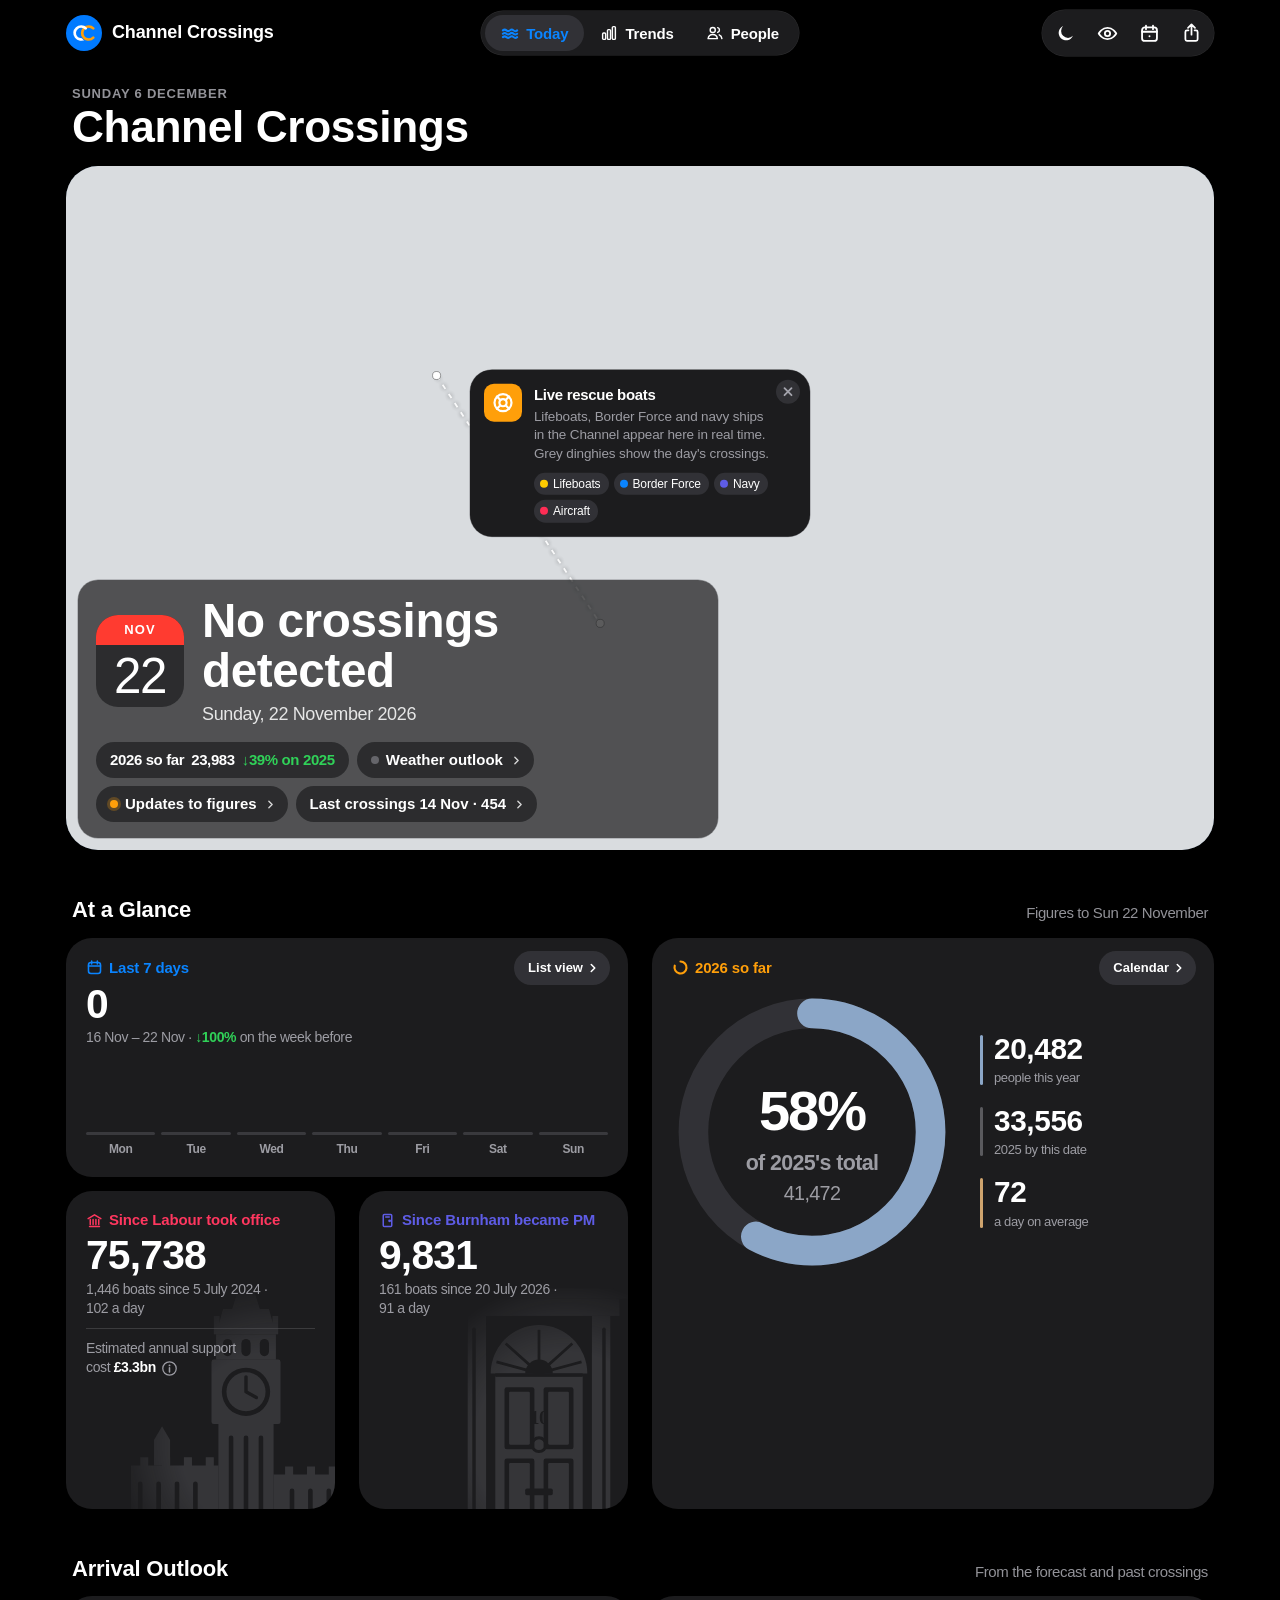
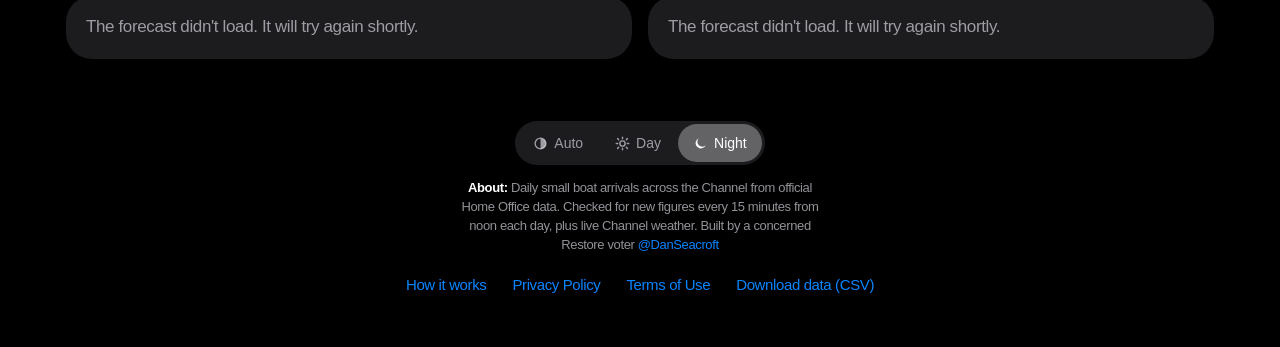
==== commit 70fe9e33: "Bring back the flat Apple-style design Restores index.html (and the README and sitemap lines that de" ====
--- a/index.html
+++ b/index.html
@@ -3,15 +3,18 @@
 <head>
 <meta charset="utf-8">
 <meta name="viewport" content="width=device-width,initial-scale=1,viewport-fit=cover">
-<meta name="theme-color" content="#E9EFED" media="(prefers-color-scheme: light)">
-<meta name="theme-color" content="#050807" media="(prefers-color-scheme: dark)">
+<meta name="theme-color" content="#F2F2F7" media="(prefers-color-scheme: light)">
+<meta name="theme-color" content="#000000" media="(prefers-color-scheme: dark)">
 <script>/* Night is the default; Day or Auto only when chosen */
 function ccTheme(t){var r=document.documentElement;if(t==="auto")r.removeAttribute("data-theme");else r.setAttribute("data-theme",t);
-  var c=t==="auto"?null:(t==="light"?"#E9EFED":"#050807");document.querySelectorAll('meta[name="theme-color"]').forEach(function(m){if(!m.dataset.c)m.dataset.c=m.content;m.content=c||m.dataset.c;});}
+  var c=t==="auto"?null:(t==="light"?"#F2F2F7":"#000000");document.querySelectorAll('meta[name="theme-color"]').forEach(function(m){if(!m.dataset.c)m.dataset.c=m.content;m.content=c||m.dataset.c;});}
 try{var t=localStorage.getItem("cc-theme");ccTheme(t==="light"||t==="auto"?t:"dark")}catch(e){ccTheme("dark")}</script>
 <script>/* the figures start downloading straight away, while the rest of the page loads */
 try{window.__data=fetch("data.json",{cache:"no-cache"}).then(function(r){if(!r.ok)throw 0;return r.json()});window.__data.catch(function(){})}catch(e){}</script>
-<meta name="description" content="No small boat crossings of the Channel were detected on Sun 22 November. 2026 so far: 23,983. Daily Home Office figures, a migrant tracker.">
+<link rel="preload" href="vendor/leaflet/leaflet.js" as="script">
+<link rel="preload" href="vendor/inter/inter-latin.woff2" as="font" type="font/woff2" crossorigin>
+<link rel="preload" href="vendor/inter-tight/inter-tight-latin.woff2" as="font" type="font/woff2" crossorigin>
+<meta name="description" content="No small boat crossings of the Channel were detected on Wed 11 November. 2026 so far: 23,529. Daily Home Office figures, a migrant tracker.">
 <meta name="robots" content="max-image-preview:large">
 <meta name="format-detection" content="telephone=no">
 <meta name="mobile-web-app-capable" content="yes">
@@ -25,14 +28,14 @@
 <meta property="og:title" content="Channel Crossings: daily small boat arrivals">
 <meta property="og:description" content="How many people crossed the Channel in small boats yesterday? Daily Home Office figures, records and live Channel conditions.">
 <meta property="og:url" content="https://channelcrossings.world/">
-<meta property="og:image" content="https://channelcrossings.world/og-image.png?v=2026-11-22">
+<meta property="og:image" content="https://channelcrossings.world/og-image.png?v=2026-11-11">
 <meta property="og:image:width" content="1200">
 <meta property="og:image:height" content="630">
 <meta property="og:image:alt" content="Channel Crossings logo with the latest daily arrivals figure">
 <meta name="twitter:card" content="summary_large_image">
 <meta name="twitter:title" content="Channel Crossings: daily small boat arrivals">
 <meta name="twitter:description" content="Daily Home Office figures for small boat arrivals, with records and live Channel conditions.">
-<meta name="twitter:image" content="https://channelcrossings.world/og-image.png?v=2026-11-22">
+<meta name="twitter:image" content="https://channelcrossings.world/og-image.png?v=2026-11-11">
 <link rel="canonical" href="https://channelcrossings.world/">
 <!-- Tells Google this page is a daily dataset. The dates are kept current by scripts/update.py -->
 <script type="application/ld+json">
@@ -55,423 +58,4328 @@
   "isAccessibleForFree": true,
   "keywords": ["small boat crossings", "Channel crossings", "small boat arrivals", "migrant crossings", "boat crossing figures", "English Channel", "small boats", "migration", "UK", "Home Office", "daily statistics"],
   "creator": {"@type": "Organization", "name": "Channel Crossings", "url": "https://channelcrossings.world/", "email": "x.chancrossings@gmail.com"},
-  "temporalCoverage": "2018-01-01/2026-11-22",
+  "temporalCoverage": "2018-01-01/2026-11-11",
   "spatialCoverage": "English Channel, United Kingdom",
-  "dateModified": "2026-11-22",
+  "dateModified": "2026-11-11",
   "distribution": [{"@type": "DataDownload", "encodingFormat": "text/csv", "contentUrl": "https://channelcrossings.world/data.csv"}]
 }
 </script>
 <link rel="icon" href="favicon.svg" type="image/svg+xml">
 <link rel="apple-touch-icon" href="apple-touch-icon.png">
 <link rel="manifest" href="manifest.webmanifest">
-<link rel="preload" href="vendor/jetbrains-mono/jetbrains-mono-latin-400-normal.woff2" as="font" type="font/woff2" crossorigin>
-<link rel="preload" href="vendor/inter-tight/inter-tight-latin.woff2" as="font" type="font/woff2" crossorigin>
-<link rel="stylesheet" href="bridge.css">
+<!-- start talking to the map, tile and weather servers straight away -->
+<link rel="preconnect" href="https://server.arcgisonline.com">
+<link rel="preconnect" href="https://api.open-meteo.com" crossorigin>
+<link rel="preconnect" href="https://marine-api.open-meteo.com" crossorigin>
+<!-- Leaflet 1.9.4's styles (only the parts this map uses), written into the page so the first paint never waits on a file -->
 <style>
-@font-face{font-family:"JBM";src:url(vendor/jetbrains-mono/jetbrains-mono-latin-400-normal.woff2) format("woff2");font-weight:400;font-display:swap}
-@font-face{font-family:"JBM";src:url(vendor/jetbrains-mono/jetbrains-mono-latin-700-normal.woff2) format("woff2");font-weight:700;font-display:swap}
-@font-face{font-family:"Inter Tight";src:url(vendor/inter-tight/inter-tight-latin.woff2) format("woff2");font-weight:100 900;font-display:swap}
-
-/* Day: the chart table. Night: the bridge at night. */
+/* Inter for text and Inter Tight for headings and big figures (SIL Open Font License, vendor/): a Helvetica Now look on every device,
+   with its spurless G and straight-legged R */
+@font-face{font-family:Inter;font-style:normal;font-weight:100 900;font-display:swap;src:url(vendor/inter/inter-latin-ext.woff2) format("woff2");
+  unicode-range:U+0100-02AF,U+0304,U+0308,U+0329,U+1E00-1E9F,U+1EF2-1EFF,U+2020,U+20A0-20AB,U+20AD-20C0,U+2113,U+2C60-2C7F,U+A720-A7FF}
+@font-face{font-family:Inter;font-style:normal;font-weight:100 900;font-display:swap;src:url(vendor/inter/inter-latin.woff2) format("woff2");
+  unicode-range:U+0000-00FF,U+0131,U+0152-0153,U+02BB-02BC,U+02C6,U+02DA,U+02DC,U+0304,U+0308,U+0329,U+2000-206F,U+2074,U+20AC,U+2122,U+2191,U+2193,U+2212,U+2215,U+FEFF,U+FFFD}
+@font-face{font-family:"Inter Tight";font-style:normal;font-weight:100 900;font-display:swap;src:url(vendor/inter-tight/inter-tight-latin-ext.woff2) format("woff2");
+  unicode-range:U+0100-02BA,U+02BD-02C5,U+02C7-02CC,U+02CE-02D7,U+02DD-02FF,U+0304,U+0308,U+0329,U+1D00-1DBF,U+1E00-1E9F,U+1EF2-1EFF,U+2020,U+20A0-20AB,U+20AD-20C4,U+2113,U+2C60-2C7F,U+A720-A7FF}
+@font-face{font-family:"Inter Tight";font-style:normal;font-weight:100 900;font-display:swap;src:url(vendor/inter-tight/inter-tight-latin.woff2) format("woff2");
+  unicode-range:U+0000-00FF,U+0131,U+0152-0153,U+02BB-02BC,U+02C6,U+02DA,U+02DC,U+0304,U+0308,U+0329,U+2000-206F,U+20AC,U+2122,U+2191,U+2193,U+2212,U+2215,U+FEFF,U+FFFD}
+h1,h2,.lt-title,.inline-title,.hq-t{font-family:"Inter Tight",Inter,"Helvetica Neue",Helvetica,Arial,sans-serif!important;letter-spacing:-.008em!important}   /* headings in Inter Tight, the display cut, which is already tightly spaced */
+.leaflet-pane,.leaflet-tile,.leaflet-marker-icon,.leaflet-tile-container,.leaflet-pane>svg,.leaflet-pane>canvas,.leaflet-image-layer,.leaflet-layer{position:absolute;left:0;top:0}.leaflet-container{overflow:hidden}.leaflet-tile,.leaflet-marker-icon{-webkit-user-select:none;-moz-user-select:none;user-select:none;-webkit-user-drag:none}.leaflet-tile::selection{background:transparent}.leaflet-safari .leaflet-tile{image-rendering:-webkit-optimize-contrast}.leaflet-safari .leaflet-tile-container{width:1600px;height:1600px;-webkit-transform-origin:0 0}.leaflet-marker-icon{display:block}.leaflet-container .leaflet-overlay-pane svg{max-width:none !important;max-height:none !important}.leaflet-container .leaflet-marker-pane img,.leaflet-container .leaflet-tile-pane img,.leaflet-container img.leaflet-image-layer,.leaflet-container .leaflet-tile{max-width:none !important;max-height:none !important;width:auto;padding:0}.leaflet-container img.leaflet-tile{mix-blend-mode:plus-lighter}.leaflet-container.leaflet-touch-zoom{-ms-touch-action:pan-x pan-y;touch-action:pan-x pan-y}.leaflet-container.leaflet-touch-drag{-ms-touch-action:pinch-zoom;touch-action:pinch-zoom}.leaflet-container.leaflet-touch-drag.leaflet-touch-zoom{-ms-touch-action:none;touch-action:none}.leaflet-container{-webkit-tap-highlight-color:transparent}.leaflet-container a{-webkit-tap-highlight-color:rgba(51,181,229,0.4)}.leaflet-tile{filter:inherit;visibility:hidden}.leaflet-tile-loaded{visibility:inherit}.leaflet-overlay-pane svg{-moz-user-select:none}.leaflet-pane{z-index:400}.leaflet-tile-pane{z-index:200}.leaflet-overlay-pane{z-index:400}.leaflet-marker-pane{z-index:600}.leaflet-popup-pane{z-index:700}.leaflet-map-pane canvas{z-index:100}.leaflet-map-pane svg{z-index:200}.leaflet-control{position:relative;z-index:800;pointer-events:auto}.leaflet-top,.leaflet-bottom{position:absolute;z-index:1000;pointer-events:none}.leaflet-top{top:0}.leaflet-right{right:0}.leaflet-bottom{bottom:0}.leaflet-left{left:0}.leaflet-control{float:left;clear:both}.leaflet-right .leaflet-control{float:right}.leaflet-top .leaflet-control{margin-top:10px}.leaflet-bottom .leaflet-control{margin-bottom:10px}.leaflet-left .leaflet-control{margin-left:10px}.leaflet-right .leaflet-control{margin-right:10px}.leaflet-fade-anim .leaflet-popup{opacity:0;-webkit-transition:opacity 0.2s linear;-moz-transition:opacity 0.2s linear;transition:opacity 0.2s linear}.leaflet-fade-anim .leaflet-map-pane .leaflet-popup{opacity:1}.leaflet-zoom-animated{-webkit-transform-origin:0 0;-ms-transform-origin:0 0;transform-origin:0 0}svg.leaflet-zoom-animated{will-change:transform}.leaflet-zoom-anim .leaflet-zoom-animated{-webkit-transition:-webkit-transform 0.25s cubic-bezier(0,0,0.25,1);-moz-transition:-moz-transform 0.25s cubic-bezier(0,0,0.25,1);transition:transform 0.25s cubic-bezier(0,0,0.25,1)}.leaflet-zoom-anim .leaflet-tile,.leaflet-pan-anim .leaflet-tile{-webkit-transition:none;-moz-transition:none;transition:none}.leaflet-zoom-anim .leaflet-zoom-hide{visibility:hidden}.leaflet-interactive{cursor:pointer}.leaflet-grab{cursor:grab}.leaflet-popup-pane,.leaflet-control{cursor:auto}.leaflet-dragging .leaflet-grab,.leaflet-dragging .leaflet-grab .leaflet-interactive{cursor:move;cursor:grabbing}.leaflet-marker-icon,.leaflet-image-layer,.leaflet-pane>svg path,.leaflet-tile-container{pointer-events:none}.leaflet-marker-icon.leaflet-interactive,.leaflet-image-layer.leaflet-interactive,.leaflet-pane>svg path.leaflet-interactive,svg.leaflet-image-layer.leaflet-interactive path{pointer-events:auto}.leaflet-container{background:#ddd;outline-offset:1px}.leaflet-container a{color:#0078A8}.leaflet-container{font-family:"Helvetica Neue",Arial,Helvetica,sans-serif;font-size:0.75rem;line-height:1.5}.leaflet-container .leaflet-control-attribution{background:rgba(255,255,255,0.8);margin:0}.leaflet-control-attribution{padding:0 5px;color:#333;line-height:1.4}.leaflet-control-attribution a{text-decoration:none}.leaflet-control-attribution a:hover,.leaflet-control-attribution a:focus{text-decoration:underline}.leaflet-attribution-flag{display:inline !important;vertical-align:baseline !important;width:1em;height:0.6669em}.leaflet-touch .leaflet-control-attribution{box-shadow:none}.leaflet-popup{position:absolute;text-align:center;margin-bottom:20px}.leaflet-popup-content-wrapper{padding:1px;text-align:left;border-radius:12px}.leaflet-popup-content{margin:13px 24px 13px 20px;line-height:1.3;font-size:1.08333em;min-height:1px}.leaflet-popup-content p{margin:1.3em 0}.leaflet-popup-tip-container{width:40px;height:20px;position:absolute;left:50%;margin-top:-1px;margin-left:-20px;overflow:hidden;pointer-events:none}.leaflet-popup-tip{width:17px;height:17px;padding:1px;margin:-10px auto 0;pointer-events:auto;-webkit-transform:rotate(45deg);-moz-transform:rotate(45deg);-ms-transform:rotate(45deg);transform:rotate(45deg)}.leaflet-popup-content-wrapper,.leaflet-popup-tip{background:white;color:#333;box-shadow:0 3px 14px rgba(0,0,0,0.4)}.leaflet-container a.leaflet-popup-close-button{position:absolute;top:0;right:0;border:none;text-align:center;width:24px;height:24px;font:16px/24px Tahoma,Verdana,sans-serif;color:#757575;text-decoration:none;background:transparent}.leaflet-container a.leaflet-popup-close-button:hover,.leaflet-container a.leaflet-popup-close-button:focus{color:#585858}.leaflet-popup-scrolled{overflow:auto}</style>
+<style>
+/* ------------------------------------------------------------ tokens (Apple system colours) */
 :root{
-  --bg:#e9efed; --panel:#f6f9f8; --line:#c7d3cf; --line2:#dbe4e1; --ink:#0d2a35; --dim:#56717a; --faint:#8aa0a6;
-  --hot:#0b7d58; --hot2:rgba(11,125,88,.14); --amber:#b46900; --red:#c6372f; --blue:#1d5fb8; --violet:#6b4bd1;
-  --sea:#dbe9ee; --land:#f1ede4; --coast:#6f8b93; --glow:none;
-  --mono:"JBM",ui-monospace,monospace; --sans:"Inter Tight",system-ui,sans-serif; color-scheme:light;
+  color-scheme:light;
+  --bg:#F2F2F7; --card:#FFFFFF; --card2:#F7F7FA; --fill:rgba(118,118,128,.12); --fill2:rgba(118,118,128,.2);
+  --label:#000; --label2:rgba(60,60,67,.72); --label3:rgba(60,60,67,.36); --sep:rgba(60,60,67,.18);
+  --blue:#007AFF; --green:#34C759; --green-t:#248A3D; --orange:#FF9500; --red:#FF3B30; --red-t:#D70015; --indigo:#5856D6; --teal:#30B0C7; --pink:#FF2D55;
+  --shadow:0 0 0 .5px var(--sep); --glare:transparent; --sea3:#1B64A8; --cloud:#E3E8EF; --cloud-edge:#AEB7C4;
+  --seg-on:#FFFFFF; --orange-t:#C93400; --heat1:#D3DBE5; --heat2:#9FB1C6; --heat3:#6681A2; --heat4:#2F4B6E;   /* pressed button, orange text, the four shades of the year in squares */
+  --age1:#CDD1DB; --age2:#A9AFBF; --age3:#868DA2; --age4:#636A84;
+  --viz1:#2F4B6E; --viz1b:#7590B1; --viz2:#A8763C; --viz2b:#C9A06A; --viz3:#4D7A82; --viz4:#8F4F5E;   /* the graphs: a sober palette of slate navy, ochre, teal and rose */   /* the age bands in Who Is Crossing, youngest lightest */
+  --font:Inter,"Helvetica Neue",Helvetica,Arial,sans-serif;
+  --round:var(--font);
 }
 @media (prefers-color-scheme:dark){:root:not([data-theme="light"]){
-  --bg:#050807; --panel:#0a100e; --line:#1b2a25; --line2:#121c19; --ink:#d4f5e7; --dim:#6f9688; --faint:#3d5a50;
-  --hot:#53f5ae; --hot2:rgba(83,245,174,.12); --amber:#ffb547; --red:#ff6b5e; --blue:#5aa8ff; --violet:#a98bff;
-  --sea:#06110e; --land:#0d1714; --coast:#2f6b57; --glow:drop-shadow(0 0 6px rgba(83,245,174,.55)); color-scheme:dark;
+  color-scheme:dark;
+  --bg:#000; --card:#1C1C1E; --card2:#232326; --fill:rgba(118,118,128,.24); --fill2:rgba(118,118,128,.32);
+  --label:#fff; --label2:rgba(235,235,245,.62); --label3:rgba(235,235,245,.3); --sep:rgba(84,84,88,.55);
+  --blue:#0A84FF; --green:#30D158; --green-t:#30D158; --orange:#FF9F0A; --red:#FF453A; --red-t:#FF453A; --indigo:#5E5CE6; --teal:#40C8E0; --pink:#FF375F;
+  --shadow:0 0 0 .5px var(--sep); --glare:transparent; --sea3:#061A30; --cloud:#C7C7CC; --cloud-edge:rgba(255,255,255,0);
+  --seg-on:#636366; --orange-t:#FF9F0A; --heat1:#26364A; --heat2:#3B5472; --heat3:#5E7FA6; --heat4:#9DB6D3;
+  --age1:#4C546B; --age2:#6B738B; --age3:#9097AE; --age4:#B7BCCB;
+  --viz1:#8BA6C7; --viz1b:#58779C; --viz2:#CFA46E; --viz2b:#9A6F3E; --viz3:#86B2B8; --viz4:#C4909C;
 }}
 :root[data-theme="dark"]{
-  --bg:#050807; --panel:#0a100e; --line:#1b2a25; --line2:#121c19; --ink:#d4f5e7; --dim:#6f9688; --faint:#3d5a50;
-  --hot:#53f5ae; --hot2:rgba(83,245,174,.12); --amber:#ffb547; --red:#ff6b5e; --blue:#5aa8ff; --violet:#a98bff;
-  --sea:#06110e; --land:#0d1714; --coast:#2f6b57; --glow:drop-shadow(0 0 6px rgba(83,245,174,.55)); color-scheme:dark;
+  color-scheme:dark;
+  --bg:#000; --card:#1C1C1E; --card2:#232326; --fill:rgba(118,118,128,.24); --fill2:rgba(118,118,128,.32);
+  --label:#fff; --label2:rgba(235,235,245,.62); --label3:rgba(235,235,245,.3); --sep:rgba(84,84,88,.55);
+  --blue:#0A84FF; --green:#30D158; --green-t:#30D158; --orange:#FF9F0A; --red:#FF453A; --red-t:#FF453A; --indigo:#5E5CE6; --teal:#40C8E0; --pink:#FF375F;
+  --shadow:0 0 0 .5px var(--sep); --glare:transparent; --sea3:#061A30; --cloud:#C7C7CC; --cloud-edge:rgba(255,255,255,0);
+  --seg-on:#636366; --orange-t:#FF9F0A; --heat1:#26364A; --heat2:#3B5472; --heat3:#5E7FA6; --heat4:#9DB6D3;
+  --age1:#4C546B; --age2:#6B738B; --age3:#9097AE; --age4:#B7BCCB;
+  --viz1:#8BA6C7; --viz1b:#58779C; --viz2:#CFA46E; --viz2b:#9A6F3E; --viz3:#86B2B8; --viz4:#C4909C;
 }
-*{box-sizing:border-box;margin:0;padding:0}
-html,body{height:100%;overflow:hidden}
-body{background:var(--bg);color:var(--ink);font-family:var(--mono);font-size:13px;line-height:1.45}
-/* The whole page is one screen: status bar, panels, news line. Nothing scrolls. */
-.app{height:100vh;height:100dvh;display:grid;grid-template-rows:auto auto auto minmax(0,1fr);padding-bottom:env(safe-area-inset-bottom)}
-/* fixed rows, so a row that is hidden on this screen size (the phone tabs) never shifts the others */
-.app>.status{grid-row:1}.app>.ptabs{grid-row:2}.app>.ticker{grid-row:3}.app>.deck{grid-row:4}
-
-.status{display:flex;align-items:center;gap:20px;padding:8px 16px;padding-top:max(8px,env(safe-area-inset-top));border-bottom:1px solid var(--line);font-size:11px;letter-spacing:.08em;text-transform:uppercase;color:var(--dim);white-space:nowrap;overflow:hidden}
-.status b{color:var(--ink);font-weight:700}
-.status .logo{color:var(--hot);font-weight:700;letter-spacing:.2em;font-size:inherit;margin:0}
-.status .dot{display:inline-block;width:7px;height:7px;border-radius:50%;background:var(--hot);margin-right:6px;box-shadow:0 0 8px var(--hot);animation:blink 2s infinite}
-@keyframes blink{50%{opacity:.35}}
-.status .sp{flex:1}
-.status nav{display:flex;gap:6px}
-.btn{all:unset;cursor:pointer;border:1px solid var(--line);padding:5px 10px;color:var(--ink);font:inherit;letter-spacing:.08em;text-transform:uppercase;line-height:1.3}
-.btn:hover,.btn:focus-visible{border-color:var(--hot);color:var(--hot)}
-.btn.icon{padding:5px 8px;display:inline-grid;place-items:center}
-.btn.icon svg{width:14px;height:14px;stroke:currentColor;fill:none;stroke-width:1.8}
-
-.deck{display:grid;grid-template-columns:minmax(0,1.1fr) minmax(0,1fr);grid-template-rows:auto minmax(0,1fr) auto;gap:1px;background:var(--line);min-height:0}
-.p{background:var(--panel);padding:12px 16px;position:relative;min-width:0;min-height:0;overflow:hidden}
-.p>h2{font-size:10.5px;font-weight:400;letter-spacing:.16em;text-transform:uppercase;color:var(--dim);display:flex;justify-content:space-between;align-items:center;gap:10px;margin-bottom:8px;white-space:nowrap}
-.p>h2 b{color:var(--hot);font-weight:400}
-.p::before,.p::after{content:"";position:absolute;width:8px;height:8px;border-color:var(--faint);border-style:solid}
-.p::before{top:5px;left:5px;border-width:1px 0 0 1px}.p::after{bottom:5px;right:5px;border-width:0 1px 1px 0}
-
-/* Radar */
-.radar{grid-row:1/4;display:flex;flex-direction:column}
-.rwrap{position:relative;flex:1;min-height:0;container-type:size}
-.radar svg{width:100%;height:100%;display:block}
-/* The sweep is an HTML layer turned by the GPU: spinning it inside the SVG repainted the whole plot every frame */
-.radar .sweep{--d:calc(min(100cqw,100cqh) * .98);position:absolute;left:50%;top:50%;width:var(--d);height:var(--d);margin:calc(var(--d) / -2) 0 0 calc(var(--d) / -2);border-radius:50%;pointer-events:none;
-  background:conic-gradient(transparent 0deg 55deg,color-mix(in srgb,var(--hot) 30%,transparent) 89.3deg,color-mix(in srgb,var(--hot) 75%,transparent) 89.4deg 90deg,transparent 90.1deg);
-  opacity:.75;will-change:transform;animation:spin 6s linear infinite}
-.radar .v{cursor:pointer}
-.radar .v .hit{fill:transparent}
-.radar .v.sel circle:not(.hit){stroke:var(--ink);stroke-width:2.5}
-.vtip{position:absolute;z-index:3;transform:translate(-50%,calc(-100% - 14px));background:var(--panel);border:1px solid var(--hot);padding:6px 9px;font-size:11.5px;line-height:1.35;white-space:nowrap;pointer-events:none;box-shadow:0 4px 18px rgba(0,0,0,.25)}
-.vtip b{display:block;font-size:12px}
-.vtip span{color:var(--dim)}
-.radar .sea{fill:var(--sea)}
-.radar .land{fill:var(--land);stroke:var(--coast);stroke-width:1.4}
-.radar .ring{fill:none;stroke:var(--hot);stroke-opacity:.22;stroke-dasharray:2 4}
-.radar .axis{stroke:var(--hot);stroke-opacity:.18}
-.radar .rl{fill:var(--faint);font:10px var(--mono)}
-.radar .place circle{fill:var(--dim)}
-.radar .place text{fill:var(--dim);font:11px var(--mono);letter-spacing:.06em;text-transform:uppercase}
-.radar .country{fill:var(--faint);font:12px var(--mono);letter-spacing:.5em}
-.radar .lane{stroke:var(--amber);stroke-opacity:.35;stroke-dasharray:6 6;fill:none}
+*{box-sizing:border-box}
+[hidden]{display:none!important}
+html{-webkit-text-size-adjust:100%;text-size-adjust:100%;font-size:17px;scroll-behavior:smooth}
+@supports (font: -apple-system-body) and (-webkit-touch-callout: none){html{font:-apple-system-body}}
+body{margin:0;background:var(--bg);color:var(--label);font:1rem/1.35 var(--font);letter-spacing:-.022em;-webkit-font-smoothing:antialiased;-moz-osx-font-smoothing:grayscale;text-rendering:optimizeLegibility;font-kerning:normal;font-optical-sizing:auto;-webkit-tap-highlight-color:transparent}
+a{color:var(--blue);text-decoration:none}
+.num{font-variant-numeric:tabular-nums}
+.sr{position:absolute;width:1px;height:1px;overflow:hidden;clip:rect(0 0 0 0);white-space:nowrap}
+button,input,select,textarea{font:inherit;font-family:var(--font)}
+.leaflet-container,.leaflet-container *{font-family:var(--font)}
+:focus-visible{outline:2px solid var(--blue);outline-offset:2px;border-radius:8px}
+
+
+/* ------------------------------------------------------------ hero: the live Channel */
+/* the Channel is a card in the same column as the boxes below it */
+.hero{position:relative;overflow:hidden;background:var(--sea3);isolation:isolate}   /* its size, radius and shadow: main .hero, below */
+.hero-map{position:absolute;inset:0;will-change:transform}
+.hero-map > svg{position:absolute;inset:0;width:100%;height:100%;display:block}
+/* the live weather map (Leaflet), in the style of Ventusky: a light grey map, the sea shaded by wave height, the rain over it, and the waves moving in white */
+#lmap{position:absolute;inset:0;background:#D9DCDF;font:inherit}
+.wx-heat{mix-blend-mode:multiply;opacity:.96}   /* rich colours, multiplied so the map (coast, borders, roads) still shows through, as on Ventusky */
+.wx-heat.soft{filter:blur(2px)}   /* waves: the readings blended smoothly */
+.wx-rain{opacity:.9}   /* rain over the waves and the land, see-through so the coast and towns still show */
+.wx-canvas{position:absolute;left:0;top:0;pointer-events:none}
+.leaflet-wx-pane,.leaflet-labels-pane{pointer-events:none}
+#map .boat{pointer-events:auto}
+#lmap .leaflet-control-attribution{background:rgba(0,0,0,.35);color:rgba(255,255,255,.7);font-size:10px;line-height:1.5;padding:0 6px;border-radius:6px 0 0 0}
+#lmap .leaflet-control-attribution a{color:inherit}
+.am-x{width:28px;height:28px;border:0;border-radius:50%;background:rgba(255,255,255,.14);color:rgba(255,255,255,.75);display:grid;place-items:center;cursor:pointer}
+.am-x svg{width:9px;height:9px}
+/* place names in the style of Apple Maps: Inter, a ring for each town, bigger places bolder, names centred above.
+   Each name sits on an even, rounded white halo drawn behind the letters, and the text is smoothed and drawn at exact sizes */
+.am-town,.am-area{pointer-events:none;white-space:nowrap;font-family:var(--font);-webkit-font-smoothing:antialiased;-moz-osx-font-smoothing:grayscale;text-rendering:geometricPrecision;font-kerning:normal;font-optical-sizing:auto;font-synthesis:none}
+.am-town i{position:absolute;left:-4px;top:-4px;width:8px;height:8px;border-radius:50%;border:1.6px solid #1A2B4C;background:rgba(255,255,255,.55)}
+.am-town span{position:absolute;left:0;bottom:7px;transform:translateX(-50%);color:#1B2840;font:600 12px/1 var(--font);letter-spacing:-.01em;
+  -webkit-text-stroke:2.6px rgba(255,255,255,.8);paint-order:stroke fill;stroke-linejoin:round}
+.am-town.r1 span{font-weight:700;font-size:13.5px;letter-spacing:-.015em}
+.am-town.r1 i{width:10px;height:10px;left:-5px;top:-5px;border-width:2px}
+.am-town.r2 span{font-weight:650}
+.am-town.r4 span,.am-town.r5 span{font-weight:550;font-size:11px;bottom:6px;color:#2A3650}
+.am-town.r4 i,.am-town.r5 i{width:6px;height:6px;left:-3px;top:-3px;border-width:1.4px}
+.am-town.cape i{border-color:#FF9F0A}
+.am-area span{position:absolute;left:0;top:0;transform:translate(-50%,-50%)}
+.am-area.land span{font:600 11px/1 var(--font);letter-spacing:.3em;color:rgba(27,40,64,.45)}
+.am-area.sea span{font:500 12.5px/1 var(--font);letter-spacing:.14em;color:rgba(255,255,255,.82)}   /* water in light, airy letters, as Apple Maps names seas */
+/* main launch beaches: soft pulsing rings on the French coast */
+.am-launch{pointer-events:auto;cursor:pointer}
+.am-launch i,.am-launch b{position:absolute;border-radius:50%}
+.am-launch i{inset:8px;background:#FF9F0A;box-shadow:0 0 0 2px #fff}
+.am-launch b{inset:0;border:2px solid rgba(255,159,10,.9);animation:launchPing 2.4s ease-out infinite}
+@keyframes launchPing{from{transform:scale(.4);opacity:1}to{transform:scale(1.5);opacity:0}}
+@media (prefers-reduced-motion:reduce){.am-launch b{opacity:.5}}
+.am-launch-tip{font:500 12px/1.35 var(--font);border-radius:10px;padding:7px 10px;width:200px;white-space:normal}
+/* lifeboats, Border Force, navy and rescue aircraft, from live AIS (vessels.json): a dot, with an arrow for the way it's heading */
+.am-ves{pointer-events:auto;cursor:pointer}
+.am-ves svg{position:absolute;inset:0;width:100%;height:100%;overflow:visible;transition:transform .3s}
+.am-ves:hover svg{transform:scale(1.18)}
+.am-ves .hull{fill:var(--c);stroke:#fff;stroke-width:1.6;stroke-linejoin:round}
+.am-ves .deck{fill:#fff;opacity:.9}
+.am-ves .wake{fill:none;stroke:#fff;stroke-width:1.4;stroke-linecap:round;opacity:.55}
+/* "In the Channel now": the live vessels listed down the left of the map, only while there are some */
+.ves-list{position:absolute;z-index:3;width:252px;max-height:calc(100% - 230px);display:flex;flex-direction:column;color:var(--label);font-size:.765rem;line-height:1.3;letter-spacing:-.01em;overflow:hidden;
+  background:color-mix(in srgb,var(--card) var(--map-box),transparent);box-shadow:0 0 0 .5px var(--sep);animation:vlIn .45s cubic-bezier(.2,.9,.3,1.12) both;transition:top .3s}
+@keyframes vlIn{from{opacity:0;transform:translateX(-12px)}}
+.ves-list .vl-h{all:unset;box-sizing:border-box;width:100%;display:flex;align-items:center;gap:7px;padding:12px 14px 8px;cursor:pointer}
+.ves-list .vl-h:focus-visible{outline:2px solid var(--blue);outline-offset:-3px;border-radius:20px}
+.ves-list .vl-chev{width:10px;height:6px;color:var(--label2);transition:transform .25s}
+.ves-list.folded .vl-chev{transform:rotate(-90deg)}
+.ves-list.folded .vl-h{padding-bottom:12px}
+.ves-list.folded ul{display:none}
+.ves-list .vl-none{padding:2px 14px 13px;color:var(--label2);font-size:.765rem}
+.ves-list.none .vl-h i{background:var(--label3);box-shadow:none;animation:none}   /* nothing out there: the live dot rests grey */
+.ves-list.none .vl-h span{display:none}
+.ves-list .vl-h i{width:7px;height:7px;border-radius:50%;background:#30D158;box-shadow:0 0 0 3px rgba(48,209,88,.25);animation:pulse 1.6s ease-in-out infinite}
+.ves-list .vl-h b{font-size:.824rem;font-weight:600;letter-spacing:-.02em}
+.ves-list .vl-h span{margin-left:auto;margin-right:2px;min-width:20px;padding:1px 7px;border-radius:99px;background:var(--fill);color:var(--label2);font-weight:600;font-size:.706rem;text-align:center;font-variant-numeric:tabular-nums}
+.ves-list ul{list-style:none;margin:0;padding:0 6px 6px;overflow-y:auto;overscroll-behavior:contain}
+.ves-list li button{all:unset;box-sizing:border-box;width:100%;display:grid;grid-template-columns:30px 1fr auto;gap:10px;align-items:center;padding:7px 8px;border-radius:12px;cursor:pointer}
+.ves-list li + li button{position:relative}
+.ves-list li + li button::before{content:"";position:absolute;left:48px;right:8px;top:0;border-top:.5px solid var(--sep)}
+.ves-list li button:hover,.ves-list li button:focus-visible{background:var(--fill)}
+.ves-list li button:hover::before,.ves-list li:has(button:hover) + li button::before{opacity:0}
+.ves-list li button:focus-visible{outline:2px solid var(--blue);outline-offset:-2px}
+.ves-list .vl-ic{width:30px;height:30px;border-radius:8px;display:grid;place-items:center;background:var(--c)}
+.ves-list .vl-ic svg{width:10px;height:19px;transform:rotate(45deg)}
+.ves-list .vl-t{min-width:0}
+.ves-list .vl-t b{display:block;font-weight:600;font-size:.794rem;overflow:hidden;text-overflow:ellipsis;white-space:nowrap}
+.ves-list .vl-t span,.ves-list .vl-ago{color:var(--label2);font-size:.706rem}
+.ves-list .vl-ago{font-variant-numeric:tabular-nums}
+.ves-list .old{opacity:.55}
+@media (max-width:599px){.ves-list{width:min(240px,calc(100% - 24px));max-height:210px}}
+/* the vessel card on hover or tap: frosted, like the weather readings */
+#lmap .am-ves-tip{padding:12px 14px;width:256px;white-space:normal;border:0;border-radius:16px;color:var(--label);font:.765rem/1.35 var(--font);letter-spacing:-.01em;
+  background:var(--card);box-shadow:0 0 0 .5px var(--sep)}
+#lmap .am-ves-tip::before{display:none}
+.am-ves-tip .vt-h{display:grid;grid-template-columns:auto 1fr;gap:10px;align-items:center}
+.am-ves-tip .vt-ic{width:34px;height:34px;border-radius:9px;display:grid;place-items:center;background:var(--c)}
+.am-ves-tip .vt-ic svg{width:12px;height:22px;transform:rotate(45deg)}
+.am-ves-tip b{display:block;font-size:.882rem;font-weight:600;letter-spacing:-.02em;overflow:hidden;text-overflow:ellipsis;white-space:nowrap}
+.am-ves-tip .vt-h span{color:var(--label2)}
+.am-ves-tip .vt-stats{display:grid;grid-template-columns:repeat(3,minmax(0,1fr));gap:6px;margin:10px 0 8px}
+.am-ves-tip .vt-stats div{background:var(--fill);border-radius:10px;padding:6px 8px}
+.am-ves-tip .vt-stats span{display:block;font-size:.647rem;font-weight:600;color:var(--label2);text-transform:uppercase;letter-spacing:.02em}
+.am-ves-tip .vt-stats em{font:600 1rem/1.2 var(--round);font-style:normal;font-variant-numeric:tabular-nums}
+.am-ves-tip .vt-stats small{color:var(--label2);font-size:.647rem;white-space:nowrap}
+.am-ves-tip p{margin:0;color:var(--label2);font-size:.706rem}
+.am-ves.old{opacity:.5}
+/* the tip in the middle of the map, once per visitor: live boats appear here, the grey dinghies are the day's crossings */
+.live-tip{position:absolute;z-index:4;left:50%;top:clamp(170px,42%,50%);transform:translate(-50%,-50%);width:min(340px,calc(100% - 32px));display:grid;grid-template-columns:auto 1fr;gap:12px;padding:14px 40px 14px 14px;border-radius:22px;color:var(--label);font-size:.794rem;line-height:1.38;letter-spacing:-.01em;
+  background:var(--card);box-shadow:0 0 0 .5px var(--sep);animation:ltIn .55s cubic-bezier(.2,.9,.3,1.15) .6s both}
+@keyframes ltIn{from{opacity:0;transform:translate(-50%,-50%) scale(.92)}}
+.live-tip.out{animation:ltOut .22s ease-in both}
+@keyframes ltOut{to{opacity:0;transform:translate(-50%,-50%) scale(.95)}}
+@media (prefers-reduced-motion:reduce){.live-tip,.live-tip.out{animation-duration:.01s}}
+.live-tip .lt-ic{width:38px;height:38px;border-radius:10px;display:grid;place-items:center;background:#FF9F0A}
+.live-tip .lt-ic svg{width:24px;height:24px}
+.live-tip h3{margin:1px 0 2px;font-size:.882rem;font-weight:600;letter-spacing:-.02em}
+.live-tip p{margin:0;color:var(--label2)}
+.live-tip ul{list-style:none;margin:9px 0 0;padding:0;display:flex;flex-wrap:wrap;gap:5px}
+.live-tip li{display:inline-flex;align-items:center;gap:5px;padding:3px 8px 3px 6px;border-radius:99px;background:var(--fill);font-size:.706rem;font-weight:500;color:var(--label)}
+.live-tip li i{width:8px;height:8px;border-radius:50%;background:var(--c)}
+.live-tip button{position:absolute;top:10px;right:10px;appearance:none;border:0;background:var(--fill);color:var(--label2);width:24px;height:24px;border-radius:50%;padding:0;cursor:pointer;display:grid;place-items:center}
+.live-tip button svg{width:10px;height:10px}
+.live-tip button::after{content:"";position:absolute;inset:-10px}   /* a finger-sized target */
+.live-tip button:hover{background:var(--fill2)}
+.live-tip button:focus-visible{outline:2px solid var(--blue);outline-offset:2px}
+.mp-key{display:grid;grid-template-columns:repeat(2,9px);gap:4px;padding:4px 0 0 5px}
+
+.am-ves.rescue,.lv-rescue{--c:#FFCC00}.am-ves.border,.lv-border{--c:#0A84FF}.am-ves.navy,.lv-navy{--c:#5E5CE6}.am-ves.aircraft,.lv-aircraft{--c:#FF2D55}
+.mp-key i{width:9px;height:9px;border-radius:50%;background:var(--c)}
+/* with a mouse: the rain, wave height or temperature under the pointer */
+.am-hover{position:absolute;z-index:4;left:0;top:0;pointer-events:none;display:flex;align-items:center;gap:7px;padding:6px 11px 6px 8px;border-radius:999px;white-space:nowrap;
+  font:600 .824rem/1 var(--font);font-variant-numeric:tabular-nums;background:#fff;color:#1A2B4C;box-shadow:0 0 0 .5px rgba(0,0,0,.14);transition:opacity .15s}
+.am-hover.off{opacity:0}
+.am-hover b{font-size:1rem;font-weight:700;letter-spacing:-.01em}
+.am-hover small{font-weight:600;opacity:.7}
+.am-hover .sw{width:12px;height:12px;border-radius:50%;box-shadow:inset 0 0 0 .5px rgba(0,0,0,.2)}
+/* phones: the sheet a tap brings up */
+.am-sheet{position:absolute;z-index:6;left:10px;right:10px;bottom:calc(10px + env(safe-area-inset-bottom,0px));padding:16px 16px 14px;border-radius:24px;color:var(--label);
+  background:var(--card);box-shadow:0 0 0 .5px var(--sep)}
+.am-sheet.in{animation:sheetUp .38s cubic-bezier(.2,.9,.25,1) both}
+@keyframes sheetUp{from{transform:translateY(110%)}}
+.am-grab{position:absolute;top:6px;left:50%;width:36px;height:5px;margin-left:-18px;border-radius:3px;background:var(--label3)}
+.am-sheet .am-x{position:absolute;top:12px;right:12px;background:var(--fill);color:var(--label2)}
+.am-sheet-in{font:.824rem/1.35 var(--font);padding-right:30px}
+.am-sheet .am-sheet-in .wp-stats{margin-right:-30px}
+.am-sheet .in-sheet{font:inherit}.am-sheet .in-sheet .vt-stats{margin-right:-30px}
+/* the dropped pin where you tap */
+.am-pin{pointer-events:none}
+.am-pin i{position:absolute;left:3px;top:0;width:16px;height:16px;border-radius:50%;background:#FF3B30;box-shadow:0 0 0 2px #fff;animation:pinDrop .35s cubic-bezier(.3,1.5,.5,1) both}
+.am-pin i::after{content:"";position:absolute;left:5px;top:5px;width:6px;height:6px;border-radius:50%;background:#fff}
+.am-pin b{position:absolute;left:10px;top:15px;width:2px;height:13px;border-radius:1px;background:#8E8E93}
+.am-pin s{position:absolute;left:7px;top:26px;width:8px;height:4px;border-radius:50%;background:rgba(0,0,0,.4);filter:blur(1px)}
+@keyframes pinDrop{from{transform:translateY(-22px);opacity:0}}
+/* tap the map: the weather at that spot */
+#lmap .wx-pt .leaflet-popup-content-wrapper{border-radius:16px;background:var(--card);color:var(--label);box-shadow:0 0 0 .5px var(--sep)}
+#lmap .wx-pt .leaflet-popup-tip{background:color-mix(in srgb,var(--card) 80%,transparent)}
+#lmap .wx-pt .leaflet-popup-content{margin:12px 14px;width:236px!important;font:.765rem/1.35 var(--font)}
+.wx-pt b.pt-h{display:block;font-size:1.06rem;letter-spacing:-.02em;margin:0}
+.wx-pt .pt-lv{display:block;font-weight:700;font-size:.824rem;margin-top:6px}
+.wx-pt .pt-sub{display:block;color:var(--label2);font-size:.706rem;margin-top:1px}
+.wx-pt .wp-stats{margin:8px 0 0;gap:5px}
+.wx-pt .wp-stats div{padding:6px 8px}
+.wx-pt .wp-stats b{font-size:1rem}
+.hero::after{content:none}   /* flat: the panels on the map are solid, so the map needs no darkening */
+.hero-in{position:absolute;z-index:2;color:#fff}
+.hero-chips > *{pointer-events:auto}
+/* across the top of the map: breaking news, which flashes when a story comes in, and from 12:00 UK time
+   until the new figures are in, the daily update. When both are on they take turns in the same strip. */
+.map-news{position:absolute;z-index:4;display:flex;align-items:center;gap:10px;color:#fff;overflow:hidden;isolation:isolate;animation:mnDrop .5s cubic-bezier(.2,.9,.3,1.12) both}
+@keyframes mnDrop{from{transform:translateY(-130%);opacity:0}}
+.map-news::after{content:"";position:absolute;inset:0;z-index:-1;background:#FF3B30;opacity:0;pointer-events:none}
+.map-news.flash::after{animation:mnBlink 1s ease-in-out .4s 4}
+@keyframes mnBlink{0%,100%{opacity:0}45%{opacity:.55}}
+/* the two slides sit on top of each other, so the strip stays the same height as they swap */
+.mn-slides{flex:1;min-width:0;display:grid}
+.mn-slide{grid-area:1/1;min-width:0;display:flex;align-items:center;gap:10px}
+.mn-slide.off{visibility:hidden}
+.mn-slide.off.leave{animation:mnOut .35s ease-in both}
+.mn-slide.in{animation:mnIn .5s cubic-bezier(.2,.9,.3,1) .12s both}
+@keyframes mnOut{from{visibility:visible}to{transform:translateY(-80%);opacity:0;visibility:hidden}}
+.mn-tag{flex:none;display:inline-flex;align-items:center;gap:6px;padding:5px 10px 5px 8px;border-radius:999px;background:#FF3B30;font:700 .647rem/1 var(--font);letter-spacing:.06em;text-transform:uppercase}
+.mn-tag i{position:relative;width:7px;height:7px;border-radius:50%;background:#fff}
+.mn-tag i::after{content:"";position:absolute;inset:0;border-radius:50%;background:#fff;animation:nbPing 1.6s ease-out infinite}
+@keyframes nbPing{from{transform:scale(1);opacity:.8}to{transform:scale(2.8);opacity:0}}
+.mn-fig .mn-tag{background:#0A84FF;padding-left:6px}
+.mn-stage{flex:1;min-width:0;display:flex;align-items:baseline;gap:10px}
+.mn-stage.in{animation:mnIn .45s cubic-bezier(.2,.9,.3,1) both}
+@keyframes mnIn{from{transform:translateY(70%);opacity:0}}
+.mn-head{min-width:0;white-space:nowrap;overflow:hidden;text-overflow:ellipsis;color:#fff;text-decoration:none;font:600 .941rem/1.3 var(--font);letter-spacing:-.02em}
+button.mn-head{border:0;background:none;padding:0;text-align:left;cursor:pointer;touch-action:manipulation}
+.mn-head:hover{text-decoration:underline}
+.mn-head:focus-visible{outline:2px solid #fff;outline-offset:2px;border-radius:4px}
+.mn-meta{flex:none;font-size:.765rem;color:rgba(255,255,255,.7);white-space:nowrap}
+.mn-count{flex:none;font-size:.706rem;font-weight:600;color:rgba(255,255,255,.7);font-variant-numeric:tabular-nums}
+.mn-close{position:relative;flex:none;width:32px;height:32px;border:0;border-radius:50%;background:rgba(255,255,255,.14);color:#fff;display:grid;place-items:center;cursor:pointer;touch-action:manipulation}
+.mn-close svg{width:9px;height:9px}
+@media (max-width:600px){.mn-slide{flex-wrap:wrap;row-gap:6px}.mn-tag{margin:3px 0}.mn-count{margin:0 36px 0 auto}
+  .mn-close{position:absolute;top:8px;right:8px;width:28px;height:28px}.mn-stage{order:3;flex-basis:100%;flex-direction:column;gap:2px;padding:0 2px}
+  .mn-head{white-space:normal;display:-webkit-box;-webkit-line-clamp:2;-webkit-box-orient:vertical;font-size:.882rem;min-height:2.6em}.mn-meta{white-space:nowrap}.mn-more{display:none}}   /* one line or two, the strip stays the same height */
+/* "new figures incoming": a ring that sweeps round, its arc stretching and shrinking like a download in progress */
+.fig-ring{flex:none;width:13px;height:13px;fill:none;stroke:currentColor;stroke-width:3.4;stroke-linecap:round;animation:spin 1.8s linear infinite}
+.fig-ring .tr{opacity:.32}
+/* at weekends the figures can be hours or days late, so no spinner, just a note */
+.wkend .fig-ring{display:none}
+.fu-wkend{display:none}
+.wkend .fu-wkend{display:block}
+.wkend .fu-wkday{display:none}
+.fig-ring .arc{stroke-dasharray:4 100;animation:ringArc 1.5s ease-in-out infinite}
+@keyframes ringArc{0%{stroke-dasharray:4 100;stroke-dashoffset:0}50%{stroke-dasharray:62 100;stroke-dashoffset:-14}100%{stroke-dasharray:4 100;stroke-dashoffset:-96}}
+@media (prefers-reduced-motion:reduce){.fig-ring .arc{stroke-dasharray:30 100}}
+/* the figures chip: "Updates to figures" with a green dot; from 12:00 until the new figures are in, a download ring and
+   "Downloading new figures" instead */
+.chip-fu .fig-ring,.chip-fu.dl > i{display:none}
+.chip-fu.dl .fig-ring{display:block}
+.chip-fu.stale > i{background:var(--orange);box-shadow:0 0 0 3px rgba(255,159,10,.25)}
+.kicker{font:600 .824rem/1.2 var(--font);letter-spacing:.02em;text-transform:uppercase;opacity:.85}
+/* the latest day as a calendar tile, as in On This Day */
+.hero-quiet{display:flex;align-items:center;gap:18px}
+.hero-quiet .cal{width:88px;height:92px;background:var(--panel-cal);box-shadow:none}
+.hq-t{font:700 clamp(1.6rem,4.6vw,2.8rem)/1.05 var(--display)}
+.hq-s{margin-top:6px;font-size:1.06rem;font-weight:500;opacity:.85}
+@media (max-width:600px){.hero-quiet{gap:14px}.hq-s{font-size:.941rem}}   /* the tile's phone size: further down, with the panel */
+.hero-chips{display:flex;flex-wrap:wrap;gap:8px}
+.chip{display:inline-flex;align-items:center;gap:7px;min-height:36px;padding:0 14px;border-radius:999px;
+  font-size:.882rem;font-weight:600;color:#fff}
+.chip i{width:8px;height:8px;border-radius:50%;background:var(--green);box-shadow:0 0 0 3px rgba(48,209,88,.25)}
+.chip i.moderate{background:var(--orange);box-shadow:0 0 0 3px rgba(255,159,10,.25)}
+.chip i.rough{background:var(--red);box-shadow:0 0 0 3px rgba(255,69,58,.25)}
+.chip i.rep{background:var(--orange);box-shadow:0 0 0 3px rgba(255,159,10,.25);animation:repPulse 2s ease-in-out infinite}
+@keyframes repPulse{50%{box-shadow:0 0 0 6px rgba(255,159,10,0)}}
+a.chip{text-decoration:none;color:inherit;white-space:nowrap}
+.chip i.none,.chip i.wait{background:var(--label3);box-shadow:none}   /* no reading, or still loading */
+.chip .fig-ring{width:14px;height:14px;margin:0 0 0 -2px;opacity:1}
+@keyframes pulse{50%{opacity:.3}}
+.chip .up{color:var(--red-t)}.chip .down{color:var(--green-t)}
+.chip small{font:inherit}.chip small s{text-decoration:none}
+button.chip,a.chip{border:0;font-family:inherit;cursor:pointer;touch-action:manipulation;transition:background-color .2s}
+button.chip svg,a.chip svg{width:13px;height:13px;margin-right:-3px;opacity:.8}
+@media (max-width:360px){#chipYear{white-space:nowrap;flex-wrap:wrap;gap:0 5px;padding:0 11px}}   /* small phones: "2026 so far 19,287 ↓44% on 2025" on one line, never broken mid-phrase */
+
+/* ------------------------------------------------------------ Figure Updates pop-up */
+.info-pop{position:fixed;z-index:60;width:min(320px,calc(100vw - 32px));padding:16px 18px;border-radius:18px;background:color-mix(in srgb,var(--card) 76%,transparent);box-shadow:0 2px 6px rgba(0,0,0,.05),0 18px 44px rgba(0,0,0,.12),0 0 0 .5px var(--sep);font-size:.824rem;line-height:1.45;color:var(--label);letter-spacing:-.01em}
+.info-pop b{display:block;font-size:.882rem;margin-bottom:6px}
+.info-pop p{margin:0 0 8px;color:var(--label2)}
+.info-pop.sheet{overflow:auto;overscroll-behavior:contain;border-radius:20px;padding:16px 18px}
+.info-pop.sheet > :first-child{padding-right:34px}   /* room for the close button */
+/* the close button on a phone sheet: it floats over the sheet's top right corner, so it stays put while the sheet scrolls */
+.pop-x{position:fixed;z-index:62;width:30px;height:30px;border:0;border-radius:50%;background:var(--fill2);color:var(--label);display:grid;place-items:center;cursor:pointer;}
+.pop-x svg{width:10px;height:10px}
+.pop-x::after{content:"";position:absolute;inset:-7px}   /* a 44pt tap target */
+.info-pop:not([hidden]){animation:popIn .26s cubic-bezier(.2,.9,.3,1.15) both;transform-origin:var(--from,bottom left)}
+@keyframes popIn{from{opacity:0;transform:scale(.92)}}
+/* Channel conditions pop-up, in the style of the Weather app */
+.wx-pop,.lx-pop{width:min(340px,calc(100vw - 32px));padding:16px;border-radius:18px}
+.wx-pop{--lv:var(--blue);border-top:3px solid var(--lv)}
+.wx-pop[data-lv="calm"]{--lv:var(--green);--lv-t:var(--green-t)}.wx-pop[data-lv="moderate"]{--lv:var(--orange);--lv-t:var(--orange-t)}.wx-pop[data-lv="rough"]{--lv:var(--red);--lv-t:var(--red-t)}   /* --lv-t: the level in words, in a readable shade */
+.wp-head{display:flex;align-items:center;gap:12px}
+.wp-ic{flex:none;width:44px;height:44px}
+.wp-ic svg,.wp-days svg{display:block;width:100%;height:100%;overflow:visible}
+.wp-head b{margin:0;font:700 1.18rem/1.15 var(--round);color:var(--lv-t,var(--lv))}
+.wp-head span{display:block;color:var(--label2);font-weight:500;font-size:.824rem;margin-top:3px}
+.wp-stats{display:grid;grid-template-columns:repeat(3,minmax(0,1fr));gap:6px;margin:14px 0 12px}
+.wp-stats div{background:var(--fill);border-radius:12px;padding:8px 10px;white-space:nowrap}
+.wp-stats span{display:block;font-size:.647rem;font-weight:600;color:var(--label2);text-transform:uppercase;letter-spacing:.04em}
+.wp-stats b{display:inline;margin:0;font:700 1.12rem/1.2 var(--round);color:var(--label)}
+.wp-stats small{font-size:.706rem;font-weight:600;color:var(--label2)}
+.wp-scale{display:grid;grid-template-columns:repeat(3,1fr);gap:4px;margin-bottom:10px}
+.wp-scale i{height:6px;border-radius:3px;background:var(--fill2)}
+.wp-scale i.on.calm{background:var(--green)}.wp-scale i.on.moderate{background:var(--orange)}.wp-scale i.on.rough{background:var(--red)}
+.wp-scale em{font-style:normal;font-size:.647rem;font-weight:600;color:var(--label2);margin-top:4px;text-align:center}
+.wp-scale em.on{color:var(--label)}
+.info-pop .wp-p{color:var(--label);margin:0 0 6px}
+.info-pop .wp-note{font-size:.765rem;margin:0 0 10px}
+.wp-days{list-style:none;margin:0;padding:0;border-top:.5px solid var(--sep);display:grid;grid-template-columns:auto 24px 1fr auto;column-gap:10px}
+.wp-days li{grid-column:1/-1;display:grid;grid-template-columns:subgrid;align-items:center;padding:8px 0;border-bottom:.5px solid var(--sep);font-size:.824rem}
+.mp-pop .wp-days li:last-child{border-bottom:0}
+.wp-days li span{font-weight:600}
+.wp-days li div{width:24px;height:24px}
+.wp-days li b{margin:0;font-size:.824rem;line-height:1.2}
+.wp-lk{display:block;font-weight:500;font-size:.706rem;color:var(--label2);margin-top:1px;white-space:nowrap}
+.wp-days li em{font-style:normal;text-align:right;font-weight:600;font-variant-numeric:tabular-nums;white-space:nowrap}
+@media (max-width:359px){.wp-days li em .hi{display:none}}   /* the smallest phones: just the number, so the row fits */
+.wp-foot{margin:8px 0 0!important;font-size:.706rem;color:var(--label2)}
+.wp-foot.wp-days-h{margin:4px 0 10px!important}   /* a gap between the heading and the three days */
+/* last crossings pop-up */
+.lx-big{font:700 2.1rem/1.05 var(--round);letter-spacing:-.01em;margin-top:2px}
+.lx-big small{font:600 .941rem var(--font);color:var(--label2);margin-left:4px;letter-spacing:-.02em}
+.lx-sub{color:var(--label2);font-size:.824rem;margin-top:2px}
+.lx-strip{display:flex;align-items:flex-end;gap:3px;height:54px;margin:28px 0 4px}
+.lx-strip i{position:relative;flex:1;min-height:3px;border-radius:3px 3px 0 0;background:var(--fill2)}
+.lx-strip i.z{min-height:2px}   /* no crossings: a flat line, lower than any real day */
+.lx-strip i b{position:absolute;bottom:100%;left:50%;transform:translateX(-50%);margin-bottom:3px;font:600 .706rem/1 var(--font);color:var(--label2);white-space:nowrap}
+.lx-strip i.x{background:var(--viz1)}.lx-strip i.lx{background:var(--viz2)}
+.lx-axis{display:flex;justify-content:space-between;font-size:.706rem;color:var(--label2);font-weight:600;margin-bottom:12px}
+.lx-pop .wp-stats{grid-template-columns:repeat(2,minmax(0,1fr));margin-top:0}
+.mp-pop{max-height:calc(100vh - 24px);max-height:calc(100dvh - 24px);overflow-y:auto;overscroll-behavior:contain}
+.mp-pop .wp-days{margin-bottom:10px}
+.mp-live{display:flex;align-items:center;gap:7px;font-weight:600;font-size:.824rem;color:var(--label);margin-top:10px}
+.mp-live i{width:8px;height:8px;border-radius:50%;background:#FF3B30;box-shadow:0 0 0 3px rgba(255,59,48,.25);animation:pulse 1.6s ease-in-out infinite}
+.mp-boats{display:grid;grid-template-columns:30px 1fr;gap:10px;align-items:start;padding:10px 0 2px;border-top:.5px solid var(--sep)}
+.mp-boats svg{width:30px;height:30px}
+.info-pop .mp-boats p{margin:0}
+.info-pop .mp-boats b{display:inline;color:var(--label);margin:0}
+.wp-stats .arrow{display:inline-block;width:14px;height:14px;vertical-align:-2px;margin-left:3px;color:var(--blue)}
+/* boat details, shown on hover or tap */
+.boat-tip{width:min(272px,calc(100vw - 32px));padding:14px 15px;border-radius:16px;z-index:40}
+.boat-tip .bt-day{display:block;color:var(--label2);font-size:.765rem;margin:-2px 0 0}
+.boat-tip .wp-stats{grid-template-columns:repeat(2,minmax(0,1fr));margin:10px 0 8px}
+.boat-tip p{font-size:.765rem;margin:0}
+/* Figure updates, as an iOS Live Activity: an app-style icon, the state in one line, and the afternoon's window as a progress bar */
+/* the big clock, back in the corner behind the words, its hands turning; cut off by its own frame, so the card never scrolls for it */
+.fu-pop{width:min(340px,calc(100vw - 32px));padding:16px;border-radius:22px;overflow:hidden;isolation:isolate}
+.fu-pop > :not(.fu-clock){position:relative;z-index:1}
+.fu-clock{position:absolute;right:-30px;bottom:-30px;width:132px;height:132px;z-index:0;color:var(--label2);opacity:.24;pointer-events:none;-webkit-mask:radial-gradient(circle at 62% 62%,#000 45%,transparent 72%);mask:radial-gradient(circle at 62% 62%,#000 45%,transparent 72%)}
+.fu-clock .fu-min{transform-origin:60px 60px;animation:spin 12s linear infinite}
+.fu-clock .fu-hour{transform-origin:60px 60px;animation:spin 144s linear infinite}
+@media (prefers-reduced-motion:reduce){.fu-clock .fu-min,.fu-clock .fu-hour{animation:none}}
+.fu-hd{display:flex;align-items:center;gap:12px}
+.fu-ic{flex:none;width:40px;height:40px;border-radius:10px;background:var(--blue);display:grid;place-items:center}
+.fu-ic svg{width:34px;height:34px}
+.fu-ic .fu-min{transform-origin:20px 20px;animation:spin 6s linear infinite}
+.fu-ic .fu-hour{transform-origin:20px 20px;animation:spin 72s linear infinite}
 @keyframes spin{to{transform:rotate(360deg)}}
-.radar .v circle:not(.hit){filter:var(--glow)}
-.radar .v text{font:10px var(--mono);fill:var(--ink)}
-.legend{display:flex;gap:14px;flex-wrap:wrap;font-size:11px;color:var(--dim);margin-top:6px}
-.legend i{display:inline-block;width:8px;height:8px;border-radius:50%;margin-right:6px;vertical-align:0}
-
-/* Counter */
-.count .flaps{display:flex;gap:5px;margin:2px 0 8px}
-.flap{position:relative;width:clamp(30px,min(4vw,6vh),58px);height:clamp(42px,min(5.6vw,8.4vh),80px);background:var(--bg);border:1px solid var(--line);border-radius:4px;display:grid;place-items:center;font:700 clamp(26px,min(3.7vw,5.6vh),54px)/1 var(--mono);color:var(--hot);text-shadow:0 0 14px var(--hot2)}
-.flap::after{content:"";position:absolute;left:0;right:0;top:50%;height:1px;background:var(--line)}
-.flap.sep{width:12px;border:0;background:none}
-.flap.sep::after{display:none}
-.kv{display:grid;grid-template-columns:repeat(3,1fr);gap:1px;background:var(--line);border:1px solid var(--line)}
-.kv div{background:var(--panel);padding:7px 10px;min-width:0}
-.kv span span{display:inline;font-size:inherit;letter-spacing:inherit}
-.kv span{display:block;font-size:10px;color:var(--dim);letter-spacing:.12em;text-transform:uppercase;white-space:nowrap}
-.kv b{display:block;font:600 clamp(15px,2.3vh,22px)/1.2 var(--sans);margin-top:2px;font-variant-numeric:tabular-nums;white-space:nowrap;overflow:hidden;text-overflow:ellipsis}
-.kv b.down{color:var(--hot)}.kv b.up{color:var(--red)}
-/* The headline: the latest day on the left, the year so far on the right */
-.hero{display:grid;grid-template-columns:minmax(0,1fr) auto;gap:clamp(16px,3vw,40px);align-items:end;margin:4px 0 12px}
-.hero .lab{display:block;font-size:10.5px;letter-spacing:.14em;text-transform:uppercase;color:var(--dim);margin-bottom:6px;white-space:nowrap;overflow:hidden;text-overflow:ellipsis}
-.hero .sub{display:block;font-size:12px;color:var(--dim);margin-top:4px;white-space:nowrap;overflow:hidden;text-overflow:ellipsis}
-.hero .sub b{font-weight:700}
-.hero .sub b.down{color:var(--hot)}.hero .sub b.up{color:var(--red)}
-.dnum{display:flex;align-items:flex-end;gap:10px;min-width:0}
-/* the latest day in the same split-flap tiles as the year, white (ink) on a quiet day and amber when boats crossed */
-#dayN .flap{color:var(--ink);text-shadow:none}
-#dayN.on .flap{color:var(--amber);text-shadow:0 0 14px color-mix(in srgb,var(--amber) 25%,transparent)}
-.dnum span{font-size:13px;color:var(--dim);letter-spacing:.08em;text-transform:uppercase}
-.count .flaps{margin:0}
-.hero .sh{display:none}
-
-/* Tape */
-.tape{display:flex;flex-direction:column}
-.tape svg{width:100%;flex:1;min-height:40px;display:block}
-.tape .bar{fill:var(--hot)}
-.tape .bar.z{fill:var(--faint)}
-.tape text{font:10px var(--mono);fill:var(--dim)}
-.tape .pk{fill:var(--ink)}
-
-/* Vessels: the latest few, the rest behind a button */
-.rlist{list-style:none}
-.rlist li{display:grid;grid-template-columns:minmax(0,1fr) auto 5.5em;gap:14px;padding:4px 0;border-top:1px solid var(--line2);font-size:12px;white-space:nowrap}
-.rlist li:first-child{border-top:0}
-.rlist li span:first-child{overflow:hidden;text-overflow:ellipsis}
-.rlist li span+span{color:var(--dim);text-align:right}
-.rlist li b{text-align:right;font-weight:700;font-variant-numeric:tabular-nums}
-.k{display:inline-block;width:7px;height:7px;border-radius:50%;margin-right:8px}
-.rescue{background:var(--amber);fill:var(--amber)}.border{background:var(--blue);fill:var(--blue)}.navy{background:var(--violet);fill:var(--violet)}
-.link{all:unset;cursor:pointer;color:var(--hot);letter-spacing:.16em}
-.link:hover,.link:focus-visible{text-decoration:underline}
-
-.ticker{display:flex;border-bottom:1px solid var(--line);background:var(--panel);overflow:hidden;white-space:nowrap;font-size:12px}
-.ticker .lab{position:relative;z-index:2;background:var(--red);color:#fff;padding:8px 14px;font-weight:700;letter-spacing:.14em;flex:none}
-.ticker .run{display:flex;gap:48px;padding:8px 20px;animation:tick 60s linear infinite;will-change:transform;backface-visibility:hidden}
-.ticker .run a{color:inherit;text-decoration:none}
-.ticker .run a:hover{text-decoration:underline}
-.ticker .run b{color:var(--amber);font-weight:400;margin-right:8px}
-@keyframes tick{to{transform:translateX(-50%)}}
-
-/* Pop-up panels */
-dialog{margin:auto;width:min(640px,calc(100vw - 24px));max-height:calc(100dvh - 24px);background:var(--panel);color:var(--ink);border:1px solid var(--hot);padding:16px 18px;font:13px/1.5 var(--mono)}
-dialog::backdrop{background:rgba(0,0,0,.55)}
-dialog h2{font-size:11px;font-weight:400;letter-spacing:.16em;text-transform:uppercase;color:var(--dim);display:flex;justify-content:space-between;align-items:center;margin-bottom:12px}
-dialog .body{overflow:auto;max-height:calc(100dvh - 110px)}
-table{width:100%;border-collapse:collapse;font-size:12px}
-th{font-weight:400;text-align:left;color:var(--dim);font-size:10px;letter-spacing:.12em;text-transform:uppercase;padding:6px 8px;border-bottom:1px solid var(--line)}
-td{padding:6px 8px;border-bottom:1px solid var(--line2);white-space:nowrap}
-td.r,th.r{text-align:right}
-.trace svg{width:100%;height:auto;display:block}
-.trace path{fill:none;stroke:var(--faint);stroke-width:1}
-.trace path.now{stroke:var(--hot);stroke-width:2.2;filter:var(--glow)}
-.trace path.prev{stroke:var(--amber);stroke-width:1.3;stroke-dasharray:4 3}
-.trace text{font:10px var(--mono);fill:var(--dim)}
-.trace .g{stroke:var(--line2)}
-.menu a{display:block;color:var(--ink);text-decoration:none;padding:11px 0;border-bottom:1px solid var(--line2)}
-.menu a:hover{color:var(--hot)}
-.menu p{color:var(--dim);font-size:11.5px;margin-top:12px}
-.menu p a{display:inline;padding:0;border:0;color:inherit;text-decoration:underline}
-@media (prefers-reduced-motion:reduce){.radar .sweep,.status .dot{animation:none}
-  /* With Reduce Motion on, the news doesn't glide: it steps to the next headline every few seconds and can be swiped */
-  .ticker .run{animation:none;overflow-x:auto;scroll-snap-type:x mandatory;scrollbar-width:none;scroll-behavior:smooth;flex:1}
-  .ticker .run::-webkit-scrollbar{display:none}
-  .ticker .run a{scroll-snap-align:start}}
-
-/* Phone and narrow screens: one column, the radar takes whatever height is left */
-@media (max-width:820px){
-  .status{gap:10px;padding-left:12px;padding-right:12px}
-  .status .hide-s{display:none}
-  .status .logo{letter-spacing:.12em}
-  .deck{grid-template-columns:1fr;grid-template-rows:minmax(0,1fr) auto auto auto}
-  .radar{grid-row:auto}
-  .p{padding:9px 12px}
-  .p>h2{margin-bottom:5px}
-  .legend{gap:10px;font-size:10px;margin-top:3px}
-  .legend .rr{display:none}
-  .flap{width:clamp(26px,8vw,40px);height:clamp(34px,5.4vh,52px);font-size:clamp(22px,3.8vh,36px)}
-  .kv div{padding:4px 8px}
-  .kv span{font-size:9px;letter-spacing:.08em}
-  .kv b{font-size:clamp(13px,2.1vh,17px)}
-  .hero{gap:12px;margin:0 0 8px}
-  .hero .lab{font-size:9.5px;letter-spacing:.1em;margin-bottom:3px}
-  .hero .sub{font-size:10.5px;margin-top:2px}
-  .dnum{gap:6px}
-  .dnum span,.hero .lg{display:none}
-  #dayN .flap{width:clamp(21px,6.6vw,36px)}
-  #dayN .flap.sep{display:none}
-  .hero .sh{display:inline}
-  .tape svg{height:clamp(40px,8vh,90px);flex:none}
-  .rlist li{font-size:11px;padding:3px 0}
-  .rlist li:nth-child(n+3){display:none}
-  .radar .v text{font-size:19px}.radar .place text{font-size:21px}.radar .rl{font-size:18px}.radar .country{font-size:22px}
-  .radar .v circle:not(.hit){r:9}
-  .radar .v .hit{r:40}
-  /* phones: the vessel names crowd the plot, the list below names them */
-  .radar .v text{display:none}
-  .tape h2 .pre{display:none}
+.fu-hd b{margin:0;font:600 1rem/1.2 var(--font);letter-spacing:-.02em}
+.fu-sub{display:block;color:var(--label2);font-size:.765rem;margin-top:1px}
+.fu-now{display:flex;align-items:flex-start;gap:9px;margin:14px 0 0;padding:11px 12px;border-radius:14px;background:var(--fill);font-weight:600;line-height:1.35;color:var(--label)}
+.fu-now:has(> span:empty){display:none}
+.fu-now i{flex:none;width:8px;height:8px;margin-top:.42em;border-radius:50%;background:var(--label3)}
+.fu-now[data-st="in"] i{background:var(--green);box-shadow:0 0 0 3px color-mix(in srgb,var(--green) 25%,transparent)}
+.fu-now[data-st="dl"] i{background:var(--blue);animation:fuPulse 1.6s ease-in-out infinite}
+@keyframes fuPulse{50%{box-shadow:0 0 0 5px color-mix(in srgb,var(--blue) 0%,transparent)}0%,100%{box-shadow:0 0 0 0 color-mix(in srgb,var(--blue) 45%,transparent)}}
+.fu-tl{margin:14px 2px 2px}
+.wkend .fu-tl{display:none}
+.fu-track{position:relative;height:6px;border-radius:3px;background:var(--fill2)}
+.fu-fill{position:absolute;left:0;top:0;bottom:0;width:0;border-radius:3px;background:var(--blue);transition:width .6s var(--ease-out,ease)}
+.fu-dot{position:absolute;top:50%;left:0;width:14px;height:14px;margin:-7px 0 0 -7px;border-radius:50%;background:#fff;box-shadow:0 0 0 .5px rgba(0,0,0,.2);transition:left .6s var(--ease-out,ease)}
+.fu-tl[data-st="wait"] .fu-dot{display:none}
+.fu-tl[data-st="in"] .fu-fill{background:var(--green)}
+.fu-lbl{display:flex;justify-content:space-between;margin-top:7px;font-size:.706rem;color:var(--label2);font-variant-numeric:tabular-nums}
+.fu-pop p{margin:12px 2px 0;font-size:.765rem;line-height:1.45}
+@media (prefers-reduced-motion:reduce){.fu-ic .fu-min,.fu-ic .fu-hour,.fu-now[data-st="dl"] i{animation:none}}
+.strait path{stroke:#fff;stroke-width:1.8;stroke-dasharray:5 6;opacity:.85;fill:none;vector-effect:non-scaling-stroke;filter:drop-shadow(0 0 2px rgba(0,0,0,.6))}
+.strait circle{fill:#fff;stroke:rgba(0,0,0,.35);stroke-width:1;vector-effect:non-scaling-stroke}
+.strait rect{fill:rgba(0,0,0,.5);stroke:rgba(255,255,255,.25);stroke-width:.5}
+
+.strait text{fill:#fff;font:700 12px var(--font);letter-spacing:-.01em}
+.boat{cursor:pointer;transition:opacity .6s ease}
+.boat .hit{fill:transparent}
+.boat.sel .hull{stroke:#fff;stroke-width:2.2}
+.boat.sel .ring{opacity:1}
+.boat .ring{opacity:0;fill:none;stroke:#fff;stroke-width:2;transition:opacity .2s}
+
+/* ------------------------------------------------------------ layout */
+main section,.card,.bento > *{min-width:0}
+main{max-width:1180px;margin:0 auto}
+.section-h{display:flex;flex-wrap:wrap;justify-content:space-between;gap:12px}
+.section-h h2{margin:0;font:700 1.294rem/1.25 var(--font)}   /* Title 2 (22pt bold) */
+.section-h p{margin:0;color:var(--label2)}
+.card{position:relative;overflow:hidden}
+.card h3{margin:0 0 2px;display:flex;align-items:center;gap:6px}
+.val{font:700 2.2rem/1.1 var(--round);margin-top:4px}
+.sub{color:var(--label2);font-size:.824rem;margin-top:2px}
+.delta{font-weight:600}.delta.up{color:var(--red-t)}.delta.down{color:var(--green-t)}
+.foot{color:var(--label2);font-size:.765rem;line-height:1.4}
+
+/* reveal on scroll */
+.rv{opacity:0}
+.rv.on{opacity:1;transform:none}
+/* the boxes lean very slightly towards the mouse, lift a touch and catch a soft light where it points (mouse only) */
+/* registered and not inherited, so each mouse move restyles the box and its light, not everything inside it */
+@property --rx{syntax:"<angle>";inherits:false;initial-value:0deg}
+@property --ry{syntax:"<angle>";inherits:false;initial-value:0deg}
+@property --mx{syntax:"<percentage>";inherits:false;initial-value:50%}
+@property --my{syntax:"<percentage>";inherits:false;initial-value:50%}
+.card.lift{transform:perspective(1100px) rotateX(var(--rx,0deg)) rotateY(var(--ry,0deg)) translateY(-2px);
+  transition:transform .18s ease-out,box-shadow .3s ease,opacity .7s cubic-bezier(.2,.8,.2,1)}
+.card::after{content:"";position:absolute;inset:0;border-radius:inherit;pointer-events:none;opacity:0;transition:opacity .35s ease;--mx:inherit;--my:inherit;
+  background:none}
+.card.lift::after{opacity:1}
+
+/* ------------------------------------------------------------ bento */
+.bento{display:grid;grid-template-columns:repeat(4,minmax(0,1fr));gap:14px}
+.b-week{grid-column:span 2}.b-ring{grid-column:span 2;grid-row:span 2}
+.spark{display:flex;align-items:flex-end;gap:6px;height:64px;margin-top:24px;position:relative;cursor:pointer;touch-action:manipulation;-webkit-tap-highlight-color:transparent}
+.spark span{flex:1;border-radius:6px;background:var(--viz1);min-height:3px;transform-origin:bottom;transform:scaleY(0);transition:transform .8s cubic-bezier(.2,.8,.2,1),opacity .2s ease}
+.spark span.zero{background:var(--fill2)}
+.spark span.last:not(.zero){background:var(--viz2)}   /* a quiet latest day stays a grey stub */
+.spark b{position:absolute;transform:translateX(-50%);font:600 .765rem/1 var(--font);color:var(--label);pointer-events:none}   /* the peak value */
+.spark.picking span:not(.sel){opacity:.4}   /* the day being read stands out */
+.on .spark span{transform:scaleY(1)}
+.spark-days{display:flex;gap:6px;margin-top:6px}
+/* Last 7 days, List view: every day of the last month as a list, newest first, divided by grey hairlines.
+   It scrolls inside the box, so the box keeps the graph's height; Show more makes it taller for easier scrolling */
+.wk-note{font-size:.765rem;color:var(--label2)}
+.wk-days{list-style:none;margin:10px 0 0;padding:0;overflow-y:auto;overscroll-behavior:contain;-webkit-overflow-scrolling:touch;transition:height .35s cubic-bezier(.2,.8,.2,1)}
+.wk-days li{display:flex;align-items:baseline;justify-content:space-between;gap:12px;padding:9px 0;border-top:.5px solid var(--sep);font-size:.882rem;font-variant-numeric:tabular-nums}
+.wk-days li:first-child{border-top:0}
+/* the months as sticky headers, as in the Photos and Mail lists, and a line at the very end */
+/* the month of the rows at the top of the list, in one bar above it that changes as the list scrolls (as in Photos) */
+.wk-mon{margin:10px 0 0;padding:0 0 6px;border-bottom:.5px solid var(--sep);font:700 .765rem/1.2 var(--font);letter-spacing:.04em;text-transform:uppercase;color:var(--label2);font-variant-numeric:tabular-nums}
+.wk-mon + .wk-days{margin-top:0;position:relative}
+.wk-days li.wk-end{display:block;text-align:center;color:var(--label3);font-size:.765rem;padding:14px 0 6px}
+.wk-days b{font-weight:600}
+.wk-days span{color:var(--label2);text-align:right}
+.wk-days span strong{color:var(--label);font-weight:600}
+.spark-days span{flex:1;text-align:center;font-size:.706rem;color:var(--label2);font-weight:600}
+.ring-wrap{display:grid;grid-template-columns:auto 1fr;gap:28px;align-items:center;margin-top:14px}
+.ring{width:min(250px,46vw);height:auto;aspect-ratio:1;display:block}
+@media (min-width:901px){.b-ring .fy{display:flex;flex-direction:column}.b-ring .ring-wrap{flex:1;align-content:center}.ring{width:min(280px,22vw)}.b-ring .ring-legend b{font-size:1.75rem}.b-ring .ring-legend{gap:16px;font-size:.941rem}}
+.ring circle{fill:none;stroke-linecap:round}
+.ring .track{stroke:var(--fill)}
+.ring .arc{stroke:url(#ringGrad);stroke-dasharray:0 999;transition:stroke-dasharray 1.6s cubic-bezier(.2,.8,.2,1)}
+.ring-num{font:700 34px/1 var(--round)}
+.ring-legend{display:grid;gap:10px;font-size:.882rem}
+.ring-legend b{display:block;font:700 1.35rem/1.15 var(--round)}
+.ring-legend span{color:var(--label2);font-size:.765rem}
+/* arrival outlook: today and tomorrow */
+.pred-grid{display:grid;grid-template-columns:repeat(2,minmax(0,1fr));gap:16px}
+/* asylum support: a bar split three ways, with its key underneath */
+.sup-grid{display:grid;grid-template-columns:repeat(2,minmax(0,1fr));gap:16px}
+.sup-bar{display:flex;gap:3px;height:14px;margin:16px 0 12px;border-radius:7px;overflow:hidden}
+.sup-bar i{flex:0 0 var(--w);min-width:4px}
+.sup-key{list-style:none;margin:0;padding:0;display:grid;gap:8px;font-size:.88rem}
+.sup-key li{display:flex;align-items:center;gap:8px}
+.sup-key span{width:10px;height:10px;border-radius:3px;flex:none}
+.sup-key b{margin-left:auto;font-weight:600}
+.sup-src{margin:12px 4px 0;font-size:.765rem;line-height:1.45;color:var(--label2)}
+.sup-src a{color:inherit}
+.sup-grid .vs span{display:block;margin-top:4px;line-height:1.35}
+.asy-years{display:grid;gap:7px;margin-top:10px}
+.asy-years div{display:grid;grid-template-columns:3.2em 1fr;align-items:center;gap:10px;font-size:.82rem;color:var(--label2)}
+.asy-years .sup-bar{margin:0;height:12px}
+.br-grid{grid-template-columns:minmax(0,1.6fr) minmax(0,1fr)}
+.br-cols{display:flex;align-items:flex-end;gap:3px;height:120px;margin-top:18px}
+.br-cols i{flex:1;min-height:2px;border-radius:3px 3px 1px 1px;background:var(--viz1)}
+.br-cols i.p{opacity:.5}
+.br-yrs{display:flex;gap:3px;margin-top:6px;font-size:.72rem;color:var(--label2)}
+.br-yrs span{flex:4;text-align:center;border-top:.5px solid var(--sep);padding-top:4px}
+.br-top{list-style:none;margin:8px 0 0;padding:0;display:grid;gap:10px;font-size:.88rem}
+.br-top li{display:grid;grid-template-columns:1fr auto;gap:4px 10px}
+.br-top li i{grid-column:1 / -1;height:6px;border-radius:3px;background:var(--viz2);width:var(--w)}
+.br-top b{font-weight:600}
+.br-top .br-fl{margin-right:8px;font-family:"Apple Color Emoji","Segoe UI Emoji","Noto Color Emoji",sans-serif}
+@media (max-width:719px){.sup-grid{grid-template-columns:1fr}}
+.pred{display:flex;flex-direction:column}
+.pred-h{display:flex;align-items:baseline;justify-content:space-between;gap:8px}
+.pred-h h3{margin:0}
+.pred-h span{font-size:.765rem;color:var(--label2)}
+.pred-lv{font:700 clamp(2rem,4.4vw,2.6rem)/1.05 var(--round,var(--font));letter-spacing:-.02em;margin:14px 0 6px}
+.pred-lv.low{color:var(--green-t)}.pred-lv.medium{color:var(--orange-t)}.pred-lv.high{color:var(--red-t)}
+.pred-est{font-size:1rem;font-weight:600;color:var(--label);margin:0}
+.pred-base{font-size:.824rem;color:var(--label2);margin:2px 0 0}
+.pred-meter{display:grid;grid-template-columns:repeat(3,1fr);gap:4px;margin:14px 0 0}
+.pred-meter i{height:6px;border-radius:3px;background:var(--fill2)}
+.pred-meter.low i:nth-child(1){background:var(--green)}
+.pred-meter.medium i:nth-child(-n+2){background:var(--orange)}
+.pred-meter.high i{background:var(--red)}
+.pred-wx{margin:16px 0 0;padding:12px 12px 10px;border-radius:16px;background:var(--fill)}
+.pred-wx b{display:block;font-size:.882rem;font-weight:600;margin:0 2px 8px}
+.pred-wx ul{list-style:none;margin:0;padding:0;display:grid;grid-template-columns:repeat(3,minmax(0,1fr));gap:6px}
+.pred-wx li{display:flex;align-items:center;gap:7px;padding:8px 10px;border-radius:12px;background:var(--card);white-space:nowrap;font:600 .94rem/1.2 var(--round,var(--font))}
+.pred-wx li svg{width:20px;height:20px;flex:none}
+.pred-wx li small{font-size:.706rem;color:var(--label2);font-weight:600}
+.pred-foot{font-size:.706rem;color:var(--label3,var(--label2));margin:12px 2px 0}
+.pred-wait{color:var(--label2);margin:0}
+@media (max-width:719px){.pred-grid{grid-template-columns:1fr;gap:12px}.pred-wx li{padding:7px 8px;gap:5px;font-size:.88rem}}
+/* Labour and Burnham: the Elizabeth Tower and the door of Number 10, large and grey, tucked into the corner and faded into the card like the Figure updates clock */
+.card.art > :not(.tile-art){position:relative;z-index:1}
+.tile-art{position:absolute;right:-26px;bottom:-30px;width:230px;height:276px;z-index:0;pointer-events:none;color:var(--label2);opacity:.2;
+  -webkit-mask-image:radial-gradient(circle at 62% 66%,#000 40%,transparent 72%);mask-image:radial-gradient(circle at 62% 66%,#000 40%,transparent 72%)}
+.tile-art svg{display:block;width:100%;height:100%}
+/* This year so far, with the calendar beside it in the same box: the arrow (or a swipe) slides one page across to the other */
+.card.b-ring{padding:0;display:flex;align-self:start}
+.flip{flex:1;display:flex;align-items:flex-start;min-width:0;touch-action:pan-y;transition:transform .55s cubic-bezier(.2,.8,.2,1),height .45s cubic-bezier(.2,.8,.2,1)}
+.flip > div{flex:0 0 100%;min-width:0;position:relative}
+.b-ring.cal-on .flip{transform:translateX(-100%)}
+.fy > *{position:relative;z-index:1}
+.flip-h{display:flex;align-items:center;justify-content:space-between;gap:8px;min-height:18px}
+.flip-h h3{margin:0}
+.flip-go{appearance:none;border:0;position:relative;flex:none;margin:-7px -2px -7px 0;height:34px;padding:0 10px 0 14px;border-radius:999px;display:inline-flex;align-items:center;gap:3px;
+  font:600 .765rem/1 var(--font);color:var(--label);background:var(--fill);cursor:pointer;touch-action:manipulation;transition:background .2s ease}   /* the same as the 1M / 3M / 1Y buttons */
+.flip-go.back{margin:-7px 0 -7px -2px;padding:0 14px 0 10px}
+.flip-go svg{width:14px;height:14px;fill:none;stroke:currentColor;stroke-width:2.6;stroke-linecap:round;stroke-linejoin:round}
+.flip-go::after{content:"";position:absolute;inset:-6px -4px}   /* a bigger target for fingers */
+.flip-go:focus-visible{outline:2px solid var(--blue);outline-offset:2px}
+@media (hover:hover){.flip-go:hover{background:var(--fill2)}}
+.fc{display:grid;gap:10px;align-content:start}
+/* Crossings over time: the same sliding box, with three pages */
+.card.dd-card{padding:0;display:flex;overflow:clip}   /* clip, not hidden: nothing can scroll the box inside */
+.dd-face > .flip-h{margin-bottom:12px}
+.flip > .dd-face:first-child{padding-bottom:12px}
+.dd-foot{margin:12px 0 0;color:var(--label2);font-size:.765rem;line-height:1.4}
+.fc .cal-detail.hint{color:var(--label2);text-align:center;display:grid;align-content:center}
+.card.b-lab,.card.b-bur{min-height:270px;padding-bottom:132px}
+.cost{margin-top:10px;padding-top:10px;border-top:.5px solid var(--sep);font-size:.824rem;color:var(--label2)}
+.cost b{color:var(--label)}
+.cost-i{appearance:none;border:0;background:none;position:relative;display:inline-grid;place-items:center;width:22px;height:22px;margin:-4px 0 -4px 3px;padding:0;vertical-align:middle;color:var(--label2);cursor:pointer;touch-action:manipulation;border-radius:50%}
+.cost-i svg{width:17px;height:17px}
+.cost-i::after{content:"";position:absolute;inset:-11px}   /* a 44pt tap target */
+.cost-i:focus-visible{outline:2px solid var(--blue);outline-offset:1px}
+.cost-i[aria-expanded="true"]{color:var(--label)}
+@media (hover:hover){.cost-i:hover{color:var(--label)}}
+.calm{color:var(--green-t)}.moderate{color:var(--orange-t)}.rough{color:var(--red-t)}
+
+/* ------------------------------------------------------------ on this day */
+.otd-top{display:flex;align-items:center;gap:16px}
+.cal{flex:none;width:64px;height:68px;border-radius:15px;overflow:hidden;background:var(--card2);box-shadow:0 0 0 .5px var(--sep);display:grid;grid-template-rows:21px 1fr;text-align:center}
+.cal span{background:var(--red);color:#fff;font:700 .647rem/21px var(--font);letter-spacing:.08em;text-transform:uppercase}
+.cal b{display:grid;place-items:center;font:500 2rem/1 var(--font);letter-spacing:-.03em}
+.otd-years{display:flex;align-items:flex-end;gap:8px;height:136px;margin-top:18px}
+.otd-years .oy{flex:1;min-width:0;height:100%;display:flex;flex-direction:column;justify-content:flex-end;align-items:center;gap:5px;
+  appearance:none;border:0;background:none;padding:0;font:inherit;color:inherit;cursor:pointer;touch-action:manipulation;-webkit-tap-highlight-color:transparent}   /* each year is a button: tap to read it above */
+.otd-years .oy[aria-pressed=true] em{color:var(--label)}
+.otd-years .oy:focus-visible{outline:2px solid var(--blue);outline-offset:2px;border-radius:8px}
+.otd-years i{flex:none;height:calc((100% - 1.412rem - 10px) * var(--k));width:100%;max-width:46px;min-height:3px;border-radius:7px;background:var(--viz1);transform-origin:bottom;transform:scaleY(0);transition:transform .9s cubic-bezier(.2,.8,.2,1)}
+.otd-years i.zero{background:var(--fill2)}
+.otd-years i.last:not(.zero){background:var(--viz2)}   /* a quiet latest year stays a grey stub */
+.on .otd-years i{transform:scaleY(1)}
+.otd-years b{font:600 .706rem/1 var(--round);white-space:nowrap}
+.otd-years em{font-style:normal;font-size:.706rem;color:var(--label2);font-weight:600}
+.otd-years b,.otd-years em{line-height:1;flex:none}   /* bars drawn to true scale in the space the labels leave */
+
+/* ------------------------------------------------------------ Stocks-style chart */
+.chart-head{display:flex;justify-content:space-between;align-items:flex-start;gap:12px;min-height:58px}
+.chart-read b{display:block;font:700 1.9rem/1.1 var(--round)}
+.chart-read span{color:var(--label2);font-size:.824rem}
+.seg{display:inline-grid;grid-auto-flow:column;grid-auto-columns:1fr;padding:3px;border-radius:999px;background:var(--fill)}
+.seg button{border:0;border-radius:999px;background:none;color:var(--label);font:600 .765rem/1 var(--font);height:30px;padding:0 12px;cursor:pointer;position:relative}
+.seg button::after{content:"";position:absolute;inset:-7px 0}
+.seg button[aria-pressed="true"]{background:var(--seg-on);box-shadow:0 0 0 .5px var(--sep)}
+.chart{position:relative;margin-top:8px;touch-action:pan-y;user-select:none;-webkit-user-select:none;cursor:crosshair}
+.chart svg{display:block;width:100%;height:auto;overflow:visible}
+.chart .line{fill:none;stroke-linejoin:round;stroke-linecap:round}
+.chart .grid{stroke:var(--sep);stroke-width:.6}
+.chart text{fill:var(--label2);font:500 12px var(--font)}
+.chart .cursor{stroke:var(--label3);stroke-width:1}
+.chart .dot{fill:var(--card);stroke:var(--viz1);stroke-width:3}
+.chart #chartBars rect{transition:opacity .2s}
+.chart #chartBars rect.on,.chart #chartBars rect.pk{opacity:1}   /* the other days dim while one is picked */
+.chart .trend{fill:none;stroke-width:2.5;stroke-linejoin:round;stroke-linecap:round;filter:drop-shadow(0 0 2px var(--card))}   /* the 7-day average over the bars */
+.chart .avg{stroke:var(--label3);stroke-width:1;stroke-dasharray:3 4}
+.chart text.avg-t,.chart text.peak{paint-order:stroke;stroke:var(--card);stroke-width:4px;stroke-linejoin:round}   /* a halo, so the labels read over the bars */
+.chart text.avg-t{fill:var(--label2);font:600 11px var(--font)}
+.chart text.peak{fill:var(--label);font:700 12px var(--round)}
+.chart .bars.grow rect{transform-box:fill-box;transform-origin:bottom;animation:barUp .6s cubic-bezier(.2,.8,.2,1) both;animation-delay:calc(var(--i) * 8ms)}
+@keyframes barUp{from{transform:scaleY(0)}}
+.draw{stroke-dasharray:var(--len);stroke-dashoffset:var(--len);animation:drawIn 1.4s cubic-bezier(.3,.7,.2,1) forwards}
+@keyframes drawIn{to{stroke-dashoffset:0}}
+
+/* ------------------------------------------------------------ the year in squares */
+.heat-scroll{overflow-x:auto;scrollbar-width:none;margin:8px -4px 0;padding:24px 4px 4px}
+.heat-scroll::-webkit-scrollbar{display:none}
+@media (hover:hover) and (pointer:fine){.heat-scroll{scrollbar-width:thin;scrollbar-color:var(--fill2) transparent;padding-bottom:8px}.heat-scroll::-webkit-scrollbar{display:block;height:6px}.heat-scroll::-webkit-scrollbar-thumb{background:var(--fill2);border-radius:3px}}   /* a mouse can reach January */
+.heat-scroll.more-l{-webkit-mask-image:linear-gradient(90deg,transparent,#000 24px);mask-image:linear-gradient(90deg,transparent,#000 24px)}   /* fades on the left when earlier weeks are hidden */
+.heat{--c:14px;position:relative;display:grid;grid-auto-flow:column;grid-template-rows:repeat(7,var(--c));grid-auto-columns:var(--c);gap:4px;width:max-content}
+.heat i{border-radius:4px;background:var(--fill)}
+.heat i[data-d]{cursor:pointer}
+.heat{opacity:0;transition:opacity .5s ease}.on .heat.show{opacity:1}   /* the squares fade in when their page first slides into view */
+.heat-scale i{background:var(--fill)}
+.heat i.l1,.heat-scale i.l1{background:var(--heat1)}
+.heat i.l2,.heat-scale i.l2{background:var(--heat2)}
+.heat i.l3,.heat-scale i.l3{background:var(--heat3)}
+.heat i.l4,.heat-scale i.l4{background:var(--heat4)}
+.heat i.pk{box-shadow:0 0 0 2px var(--viz2)}
+.heat i.fut{background:none;box-shadow:inset 0 0 0 1px var(--sep)}
+@media (hover:hover){.heat i:hover{outline:2px solid var(--label);outline-offset:1px}}
+.heat i.sel{outline:2px solid var(--label);outline-offset:1px}
+.heat-m{position:absolute;top:-21px;font-size:.706rem;font-weight:600;color:var(--label2)}
+.heat-foot{display:flex;justify-content:space-between;align-items:center;gap:10px;margin-top:12px;font-size:.765rem;color:var(--label2);flex-wrap:wrap}
+.heat-key{display:flex;align-items:center;gap:4px}
+.heat-key i{width:12px;height:12px;border-radius:3px;display:inline-block}
+.heat-scale{gap:6px}.heat-scale>span{display:inline-flex;flex-direction:column;align-items:center;gap:3px;font-size:.706rem;font-variant-numeric:tabular-nums;min-width:22px}
+.heat-read{font-size:.882rem;color:var(--label);min-height:2.6em;line-height:1.3}
+.heat-read b{display:block}
+
+/* ------------------------------------------------------------ year bars */
+.years{display:grid;gap:10px;margin-top:6px}
+.yr{display:grid;grid-template-columns:44px 1fr 64px 52px;align-items:center;gap:12px;font-size:.882rem}
+.yr .ch{text-align:right;font-size:.824rem;font-variant-numeric:tabular-nums}
+.yr b{font-weight:600}
+.yr .n{text-align:right;font-variant-numeric:tabular-nums;font-weight:600}
+.yr .track{position:relative;height:22px;border-radius:7px;background:var(--fill);overflow:hidden}
+.yr .fill{position:absolute;inset:0 auto 0 0;width:0;border-radius:7px;background:var(--viz1);transition:width 1.2s cubic-bezier(.2,.8,.2,1)}
+.yr.cur .fill{background:var(--viz2)}
+.yr .mark{position:absolute;top:-3px;bottom:-3px;width:2px;border-radius:1px;background:var(--label);opacity:.55}
+
+/* ------------------------------------------------------------ who, per boat, returns, records */
+.duo{display:grid;grid-template-columns:repeat(2,minmax(0,1fr));gap:14px}
+/* sex: 100 dots in a 20 by 5 grid, filling in one after another */
+.waffle{display:grid;grid-template-columns:repeat(20,1fr);gap:5px;margin:14px 0 10px;max-width:460px}
+.waffle i{aspect-ratio:1;border-radius:50%;opacity:0;transform:scale(.4);transition:opacity .35s,transform .45s cubic-bezier(.3,1.5,.5,1)}
+.waffle.on i{opacity:1;transform:none}
+/* age: a column a group, the share above and the group below */
+.agecols{display:grid;grid-auto-flow:column;grid-auto-columns:1fr;gap:10px;margin-top:16px;align-items:start}
+.agecols > div{display:flex;flex-direction:column;align-items:center;gap:6px;min-width:0}
+.agecols b{font:700 1.05rem/1 var(--round)}
+.agecols .ac{display:flex;align-items:flex-end;width:100%;max-width:56px;height:96px;border-radius:10px;background:var(--fill);overflow:hidden}
+.agecols .ac i{width:100%;height:0;border-radius:10px;transition:height 1s cubic-bezier(.2,.8,.2,1)}
+.agecols small{font-size:.706rem;color:var(--label2);text-align:center;line-height:1.2}
+.stack-h{margin:16px 0 -6px;font-size:.765rem;font-weight:600;color:var(--label2)}
+.legend{display:flex;flex-wrap:wrap;gap:6px 16px;font-size:.824rem}
+.legend span{display:inline-flex;align-items:center;gap:6px}
+.legend i{width:10px;height:10px;border-radius:3px}
+/* top nationalities: the five largest groups, ranked, then everyone else */
+.nat-list{list-style:none;margin:6px 0 0;padding:0}
+.nat-list li{display:grid;grid-template-columns:22px 26px 1fr auto;align-items:center;gap:10px;padding:10px 0;border-top:.5px solid var(--sep)}
+.nat-list li:first-child{border-top:0}
+.nat-list .rk{width:22px;height:22px;border-radius:50%;display:grid;place-items:center;font:700 .706rem/1 var(--font);color:#fff;background:var(--indigo)}
+.nat-list .rk.o{color:var(--label2)}
+.nat-list .fl{font:22px/1 "Apple Color Emoji","Segoe UI Emoji","Noto Color Emoji",sans-serif;text-align:center}
+.nat-list .nm{font-size:.941rem;font-weight:600;min-width:0}
+.nat-list .nm small{display:block;font-size:.765rem;font-weight:400;color:var(--label2);margin-top:2px}
+.nat-list .ch{display:block;font-weight:600}
+.nat-list .pc{font:700 1.06rem/1 var(--round);font-variant-numeric:tabular-nums;text-align:right}
+.nat-list li.oth{padding-bottom:2px}
+.nat-list li.oth .nm,.nat-list li.oth .pc{color:var(--label2)}
+.list{list-style:none;padding:0}
+.list li{display:grid;align-items:center;border-top:.5px solid var(--sep)}
+.list li:first-child{border-top:0}
+/* people per boat: two dinghies seen from above, one dot a person, then the years as a line */
+.pb-top{display:flex;align-items:center;justify-content:space-between;gap:8px}
+.pb-x{font-size:.706rem;font-weight:700;color:color-mix(in srgb,var(--orange) 75%,var(--label));background:color-mix(in srgb,var(--orange) 16%,transparent);padding:3px 9px;border-radius:999px;white-space:nowrap}
+.pb-boats{display:grid;grid-template-columns:auto 1fr;align-items:center;gap:10px 12px;margin-top:14px}
+.pb-boats em{font-style:normal;font-size:.706rem;font-weight:600;color:var(--label2);line-height:1.15}
+.pb-boats em b{display:block;font-size:.882rem;color:var(--label);font-variant-numeric:tabular-nums}
+.pb-boats svg{display:block;height:auto;overflow:visible}
+.pb-hull{fill:var(--fill);stroke:var(--fill2);stroke-width:1.5}
+.pb-p{fill:var(--viz2);opacity:0;transition:opacity .25s ease}
+.on .pb-p{opacity:1}
+.pb-line{margin-top:16px;padding-top:12px;border-top:.5px solid var(--sep)}
+.pb-line svg{display:block;width:100%;height:auto;overflow:visible}
+.pb-line .ln{fill:none;stroke:var(--viz3);stroke-width:2;stroke-linecap:round;stroke-linejoin:round}
+.pb-line .ar{fill:var(--viz3);opacity:.14}
+.pb-line .dt{fill:var(--viz3);stroke:var(--card);stroke-width:2}
+.pb-line .hit{fill:transparent;cursor:default}
+.pb-line .hit:hover+.dt{r:5}
+.pb-line text{font:600 10px var(--font);fill:var(--label2);font-variant-numeric:tabular-nums}
+.pb-line text.v{fill:var(--label);font-size:11px}
+.pb-cap{margin:6px 0 0;font-size:.706rem;color:var(--label2)}
+.vs{display:grid;grid-template-columns:1fr 1fr;gap:10px;margin-top:12px}
+.vs div{background:var(--fill);border-radius:16px;padding:12px 14px}
+.vs b{display:block;font:700 1.6rem/1.1 var(--round)}
+.vs span{font-size:.765rem;color:var(--label2)}
+.records{list-style:none;margin:0;padding:0}
+.records li{display:grid;grid-template-columns:36px 1fr auto;align-items:center;gap:12px;padding:12px 0;border-top:.5px solid var(--sep)}
+.records li:first-child{border-top:0;padding-top:4px}
+.records .ic{width:36px;height:36px;border-radius:10px;display:grid;place-items:center;background:var(--fill);color:var(--label)}
+.records .ic svg{width:19px;height:19px}
+.records .t{font-size:.941rem}.records .t small{display:block;color:var(--label2);font-size:.765rem;margin-top:1px}
+.records .v{font:700 1.1rem var(--round);font-variant-numeric:tabular-nums}
+@media (max-width:380px){.records li{grid-template-columns:28px 1fr auto;gap:10px}.records .ic{width:28px;height:28px;border-radius:8px}.records .ic svg{width:16px;height:16px}}
+
+/* ------------------------------------------------------------ footer */
+footer{margin:0 auto;padding:20px 20px calc(40px + env(safe-area-inset-bottom,0px));color:var(--label2);font-size:.765rem;text-align:center;display:grid;gap:8px;justify-items:center}
+footer p{margin:0;max-width:52ch;line-height:1.45}
+footer strong{color:var(--label);font-weight:600}
+.ft-nav{display:flex;flex-wrap:wrap;justify-content:center;align-items:center;gap:0 18px;font-size:.882rem}
+.ft-nav a{display:inline-flex;align-items:center;min-height:44px;padding-inline:4px}
+@media (hover:hover){footer p a:hover,.ft-nav a:hover{text-decoration:underline}}
+/* the old row of share buttons: hidden, as the share sheet took its place (the script still fills in its links) */
+/* appearance switch: Auto, Day or Night (the same on every page) */
+.ft-theme{display:inline-flex;gap:2px;padding:3px;margin:2px 0 6px;border-radius:999px;background:var(--fill,rgba(118,118,128,.12))}
+.ft-theme button{appearance:none;border:0;background:none;color:var(--label2);display:inline-flex;align-items:center;gap:6px;min-height:38px;padding:0 15px;border-radius:999px;font:500 14px/1 var(--font);letter-spacing:0;cursor:pointer;touch-action:manipulation;transition:background-color .2s ease,color .2s ease}
+.ft-theme svg{width:15px;height:15px;flex:none}
+.ft-theme button[aria-pressed="true"]{background:#fff;color:#000;box-shadow:0 0 0 .5px var(--sep)}
+:root[data-theme="dark"] .ft-theme button[aria-pressed="true"]{background:#636366;color:#fff;box-shadow:none}
+@media (prefers-color-scheme:dark){:root:not([data-theme="light"]) .ft-theme button[aria-pressed="true"]{background:#636366;color:#fff;box-shadow:none}}
+@media (hover:hover){.ft-theme button[aria-pressed="false"]:hover{color:var(--label)}}
+/* the share sheet's contents: a dark card, the share buttons as white pills, a night scene of the Channel below (the sheet itself: body .side-share, further down) */
+.side-share h2{margin:0;padding:34px 22px 22px;font:700 1.35rem/1.18 var(--font);text-align:center;text-wrap:balance}
+.side-share .ss-btns{display:flex;flex-direction:column;gap:10px;padding:0 16px}
+.side-share .ss-b{position:relative;display:flex;align-items:center;justify-content:center;min-height:46px;padding:0 44px;border:0;border-radius:999px;background:#fff;color:#000;
+  font:500 .912rem/1 var(--font);letter-spacing:-.01em;text-decoration:none;cursor:pointer;box-shadow:inset 0 0 0 1px rgba(0,0,0,.08);transition:transform .15s ease,background-color .2s}
+.side-share .ss-b svg{position:absolute;left:18px;top:50%;width:19px;height:19px;transform:translateY(-50%)}
+@media (hover:hover){.side-share .ss-b:hover{background:#ECECF0}}
+.side-share .ss-b:active{transform:scale(.98)}
+.side-share .ss-b:focus-visible{outline:2px solid #0A84FF;outline-offset:3px}
+.side-share p{margin:16px 22px 0;color:rgba(235,235,245,.6);font-size:.765rem;line-height:1.45;text-align:center}
+/* the night scene grows out of the black sheet: always whole (the lighthouse never cut), the sky and sea running on to the edges, the top fading in */
+.side-share .ss-art{position:relative;flex:none;min-height:0;height:clamp(72px,calc(100dvh - 540px),230px);margin-top:6px;overflow:hidden;
+  -webkit-mask-image:linear-gradient(to bottom,transparent,#000 46%);mask-image:linear-gradient(to bottom,transparent,#000 46%)}   /* short screens: the picture gives way so the buttons all fit */
+.side-share .ss-art svg{position:absolute;inset:0;width:100%;height:100%;display:block}
+.ss-star{animation:ssTw 3.2s ease-in-out infinite alternate}.ss-star:nth-child(2n){animation-delay:-1.4s}.ss-star:nth-child(3n){animation-delay:-2.3s}
+.ss-beam{transform-origin:62px 151px;animation:ssBeam 6s ease-in-out infinite alternate}
+.ss-bob{animation:ssBob 3.6s ease-in-out infinite alternate}.ss-bob2{animation:ssBob 4.4s ease-in-out -1.8s infinite alternate}
+.ss-swell{animation:ssSwell 7s ease-in-out infinite alternate}.ss-swell2{animation:ssSwell 5.5s ease-in-out -2s infinite alternate-reverse}
+@keyframes ssTw{from{opacity:.25}to{opacity:1}}
+@keyframes ssBeam{from{transform:rotate(-8deg)}to{transform:rotate(14deg)}}
+@keyframes ssBob{from{transform:translateY(0) rotate(-1.5deg)}to{transform:translateY(3px) rotate(1.5deg)}}
+@keyframes ssSwell{from{transform:translateX(-6px)}to{transform:translateX(6px)}}
+@media (prefers-reduced-motion:reduce){.ss-star,.ss-beam,.ss-bob,.ss-bob2,.ss-swell,.ss-swell2{animation:none}}
+/* the logo, at the top left (the bar itself: body .top-row, further down) */
+.top-brand{display:flex;align-items:center;min-width:0;pointer-events:auto}
+.top-brand .lt-logo{display:block;flex:none;border-radius:50%;transition:transform .2s ease}
+.top-brand .lt-logo svg{display:block;width:100%;height:100%}
+.top-brand .lt-logo:focus-visible{outline:2px solid var(--blue);outline-offset:3px}
+@media (hover:hover){.top-brand .lt-logo:hover{transform:scale(1.06)}}
+/* The buttons at the top right: round grey buttons that turn blue while their card is open */
+.top-act{display:flex;align-items:center;pointer-events:auto;min-width:0}
+.tb-btn{position:relative;flex:none;display:grid;place-items:center;width:40px;height:40px;padding:0;border:0;border-radius:50%;appearance:none;background:none;cursor:pointer;touch-action:manipulation;color:var(--label)}
+.tb-btn::after{content:"";position:absolute;inset:-3px}
+.tb-btn:focus-visible{outline:2px solid var(--blue);outline-offset:2px}
+.tb-btn[aria-expanded="true"]{background:color-mix(in srgb,var(--blue) 16%,transparent);color:var(--blue)}
+
+/* ------------------------------------------------------------ phones: room, safe areas and sideways */
+/* small buttons keep their look but get a finger-sized tap area */
+.top-brand .lt-logo,.am-x{position:relative}
+.mn-close::after,.top-brand .lt-logo::after,.am-x::after{content:"";position:absolute;inset:-8px}
+button.chip{position:relative}button.chip::after{content:"";position:absolute;inset:-4px 0}
+.ft-theme button{position:relative}.ft-theme button::after{content:"";position:absolute;inset:-3px 0}
+@media (pointer:coarse){.ft-theme button::after{inset:-5px -1px}.otd-years .oy{position:relative}.otd-years .oy::after{content:"";position:absolute;inset:0 -2px}}   /* 44pt for fingers, as Apple asks */
+
+/* ------------------------------------------------------------ smaller screens */
+@media (max-width:900px){
+  .bento{grid-template-columns:repeat(2,minmax(0,1fr))}
+  .b-ring{grid-row:auto}
+  .duo{grid-template-columns:minmax(0,1fr)}
+  .duo > .mb-col + .mb-col{margin-top:26px}   /* stacked, the second heading gets the same room as a new section */
 }
-@media (max-width:820px) and (max-height:700px){
-  .rlist li:nth-child(n+2){display:none}
+@media (max-width:600px){
+  .bento{gap:12px}
+  .b-week,.b-ring,.b-lab,.b-bur{grid-column:1 / -1}   /* one box to a row, so Labour and Burnham are not squeezed into two narrow columns */
+  .card.b-lab,.card.b-bur{min-height:190px;padding-bottom:16px}
+  .flip > .fy{padding-bottom:100px}
+  .flip > .fc{padding:14px 12px}
+  .fc .cal-nav h3{flex-direction:column;gap:0}   /* the month, with its totals underneath */
+  .tile-art{width:156px;height:187px;right:-20px;bottom:-24px}
+  .b-lab .sub,.b-lab .cost,.b-bur .sub{max-width:68%}
+  .ring-wrap{gap:18px}
+  .chart-head{flex-direction:column}
+  .yr{grid-template-columns:38px 1fr 56px 46px;gap:8px}
+  .otd-years{gap:5px}
 }
-@media (max-width:820px) and (max-height:600px){
-  .recs{display:none}
+/* ------------------------------------------------------------ accessibility settings */
+@media (prefers-reduced-motion:reduce){
+  *,*::before,*::after{animation:none!important;transition:none!important;scroll-behavior:auto!important}
+  .rv{opacity:1}
+  .spark span,.pb-p,.heat,.otd-years i{transform:none;opacity:1}
+  .draw{stroke-dasharray:none;stroke-dashoffset:0}
 }
-/* Short, wide screens (laptops with small windows, phones on their side) */
-@media (min-width:821px) and (max-height:760px){
-  .kv div{padding:5px 8px}
-  .rlist li:nth-child(n+3){display:none}
-  .legend{display:none}
+@media (prefers-reduced-transparency:reduce){.info-pop{background:var(--card);}}
+@media (prefers-contrast:more){:root{--label2:rgba(60,60,67,.9);--sep:rgba(60,60,67,.5)}}
+/* ---------- The boxes (calendar, running totals, tables, calculator, patterns, dots, petitions) */
+.mb{--mbar4:#24405F;--mbar:var(--viz1);--bar-peak:var(--viz2);--boat:#8C6230;--green-bg:rgba(52,199,89,.14)}
+:root[data-theme="dark"] .mb{--mbar4:#6683A8;--boat:#B98A52;--green-bg:rgba(48,209,88,.18)}
+@media (prefers-color-scheme:dark){:root:not([data-theme="light"]) .mb{--mbar4:#6683A8;--boat:#B98A52;--green-bg:rgba(48,209,88,.18)}}
+.mb .section-h .seg{flex:none}
+.mb .empty{padding:24px 16px;color:var(--label2);text-align:center;font-size:.882rem}
+.mb .petitions{margin:0}
+.mb .petitions li:first-child{padding-top:0}
+.mb .petitions li:last-child{padding-bottom:0}
+.mb.area-rep{display:none}
+@media (min-width:760px) and (hover:hover) and (pointer:fine){.mb.area-rep{display:block}}
+.toast{position:fixed;left:50%;bottom:max(24px, calc(env(safe-area-inset-bottom, 0px) + 16px));transform:translate(-50%,8px);background:var(--card);box-shadow:0 0 0 .5px var(--sep);color:var(--label);font-size:.882rem;font-weight:600;padding:12px 20px;border-radius:22px;opacity:0;pointer-events:none;transition:opacity .2s ease,transform .2s ease;z-index:10}
+.toast.show{opacity:1;transform:translate(-50%,0)}
+/* new figures are announced, and a refresh shows them */
+.new-fig{position:fixed;left:50%;transform:translateX(-50%);bottom:max(24px, calc(env(safe-area-inset-bottom, 0px) + 16px));z-index:11;display:flex;align-items:center;flex-wrap:wrap;justify-content:center;gap:6px 12px;
+  width:max-content;max-width:calc(100vw - 32px);padding:10px 10px 10px 18px;border-radius:24px;background:var(--card);
+  box-shadow:0 0 0 .5px var(--sep);color:var(--label);font-size:.882rem;font-weight:600}
+.new-fig button{border:0;border-radius:999px;background:var(--blue);color:#fff;font:600 .882rem/1 var(--font);padding:0 16px;height:36px;cursor:pointer}
+.mb .petitions li{grid-template-columns:1fr auto;gap:2px 12px;padding:12px 0}
+.mb .petitions a.pt{color:var(--label);text-decoration:none;font-size:.882rem;font-weight:600;line-height:1.3}
+.mb .petitions a.pt:hover{color:var(--blue)}
+.mb .petitions .pn{font-weight:600;font-variant-numeric:tabular-nums;text-align:right;font-size:.882rem}
+.mb .petitions .pm{grid-column:1 / -1;font-size:.765rem;color:var(--label2);display:flex;flex-wrap:wrap;gap:4px 8px;align-items:center}
+.mb .petitions .pbar{grid-column:1 / -1;height:4px;border-radius:2px;background:var(--fill);overflow:hidden;margin-top:4px}
+.mb .petitions .pbar i{display:block;height:100%;background:var(--blue);border-radius:2px}
+.mb .petitions .pbar.done i{background:var(--label3)}   /* closed: grey, not a live bar */
+.mb .chipst{display:inline-block;padding:1px 7px;border-radius:999px;font-size:.647rem;font-weight:600}
+.mb .chipst.open{background:var(--green-bg);color:var(--green-t)}
+.mb .chipst.closed{background:var(--fill);color:var(--label2)}
+.mb .tip{position:absolute;top:8px;left:0;z-index:2;min-width:150px;max-width:220px;padding:10px 12px;border-radius:12px;background:var(--card);box-shadow:0 0 0 .5px var(--sep);pointer-events:none;font-size:.824rem;line-height:1.35;transition:transform .12s ease-out;opacity:1}
+.mb .tip b{display:block;font-size:.882rem;font-weight:600;margin-bottom:4px}
+.mb .tip .row{display:flex;align-items:center;gap:7px;font-variant-numeric:tabular-nums}
+.mb .tip .row i{flex:none;width:9px;height:9px;border-radius:3px;background:var(--mbar)}
+.mb .tip .row em{font-style:normal;margin-left:auto;font-weight:600;padding-left:12px}
+.mb .cal-nav{display:flex;align-items:center;justify-content:space-between;gap:8px}
+.mb .cal-nav h3{margin:0;font:600 1rem/1.2 var(--font);letter-spacing:-.02em;text-align:center;flex:1}
+.mb .cal-nav .sub{display:block;font-size:.765rem;font-weight:400;color:var(--label2);margin-top:2px}
+.mb .cal-btn{appearance:none;border:0;background:var(--fill);color:var(--label);width:34px;height:34px;border-radius:9px;display:grid;place-items:center;cursor:pointer;flex:none;position:relative}
+.mb .cal-btn::after{content:"";position:absolute;inset:-5px}   /* still a finger-sized target */
+.mb .cal-btn svg{width:16px;height:16px}
+.mb .cal-btn:disabled{color:var(--label3);cursor:default}
+.mb .cal-btn:focus-visible{outline:2px solid var(--blue);outline-offset:-2px}
+@media (hover:hover){.mb .cal-btn:not(:disabled):hover{background:var(--fill2)}}
+.mb .cal-grid{display:grid;grid-template-columns:repeat(7,minmax(0,1fr));gap:5px}
+.mb .cal-dow{text-align:center;font-size:.706rem;font-weight:600;color:var(--label2);padding-bottom:2px}
+.mb .cal-day{--h:0%;position:relative;appearance:none;border:0;font:inherit;color:var(--label);border-radius:10px;min-height:48px;padding:5px 2px;display:grid;align-content:center;justify-items:center;gap:1px;cursor:pointer;
+  background:color-mix(in srgb, var(--mbar) var(--h), var(--fill))}
+.mb .cal-day .dn{font-size:.765rem;color:var(--label2);font-variant-numeric:tabular-nums}
+.mb .cal-day .dv{font-size:.882rem;font-weight:600;font-variant-numeric:tabular-nums}
+.mb .cal-day.zero .dv{color:var(--label2);font-weight:400}
+.mb .cal-day.l1{--h:18%}.mb .cal-day.l2{--h:38%}.mb .cal-day.l3{--h:62%}
+.mb .cal-day.l4{color:#fff;background:var(--mbar4)}   /* a deeper blue so white numbers stay readable */
+.mb .cal-day.l2 .dn,.mb .cal-day.l3 .dn{color:var(--label);opacity:.78}
+.mb .cal-day.l4 .dn{color:#fff;opacity:.85}
+.mb .cal-day.future,.mb .cal-day.nodata{background:none;cursor:default}
+.mb .cal-day.future .dn,.mb .cal-day.nodata .dn{color:var(--label3)}
+.mb .cal-day .mk{position:absolute;top:5px;width:6px;height:6px;border-radius:50%}
+.mb .cal-day .mk.busy{right:5px;background:var(--bar-peak);box-shadow:0 0 0 1.5px var(--card)}
+.mb .cal-day .mk.new{left:5px;background:var(--blue);box-shadow:0 0 0 1.5px var(--card)}
+.mb .cal-day.l4 .mk.new{background:#fff}
+.mb .cal-day.rev .dv{text-decoration:underline dotted var(--orange);text-decoration-thickness:2px;text-underline-offset:3px}
+.mb .cal-marks{display:flex;flex-wrap:wrap;justify-content:center;gap:4px 14px;font-size:.765rem;color:var(--label2)}
+.mb .cal-marks span{display:inline-flex;align-items:center;gap:5px}
+.mb .cal-marks i{width:7px;height:7px;border-radius:50%}
+.mb .cal-marks u{text-decoration:underline dotted var(--orange);text-decoration-thickness:2px;text-underline-offset:3px;color:var(--label)}
+.mb .cal-day.latest{box-shadow:inset 0 0 0 2px var(--blue)}
+.mb .cal-day.on{box-shadow:inset 0 0 0 2px var(--label)}
+.mb .cal-day:focus-visible{outline:2px solid var(--blue);outline-offset:1px}
+@media (hover:hover){.mb .cal-day:not(.future):not(.nodata):hover{filter:brightness(1.08)}}
+.mb .cal-foot{display:flex;flex-wrap:wrap;justify-content:center;align-items:center;gap:6px 14px;font-size:.765rem;color:var(--label2)}
+.mb .cal-key{display:flex;align-items:center;gap:4px}
+.mb .cal-key i{width:14px;height:14px;border-radius:4px;background:color-mix(in srgb, var(--mbar) var(--h), var(--fill))}
+.mb .cal-key i.k4{background:var(--mbar4)}
+.mb .cal-detail{min-height:2.8em;line-height:1.4;font-size:.882rem}   /* room for two lines, so the box does not jump on a tap */
+.mb .cal-detail b{font-weight:600}
+.mb .cal-detail button{appearance:none;border:0;background:none;padding:12px 0 12px 8px;margin:-12px 0;font:inherit;color:var(--blue);cursor:pointer}
+@media (max-width:420px){.mb .cal-grid{gap:3px}.mb .cal-day{min-height:44px;border-radius:8px}.mb .cal-day .dv{font-size:.765rem}.mb .cal-detail{min-height:4.2em}}
+@media (max-width:360px){.mb .cal-day .mk{top:3px;width:5px;height:5px}.mb .cal-day .mk.busy{right:2px}.mb .cal-day .mk.new{left:2px}}   /* the dots clear two-digit days */
+.mb .race-card{display:grid;gap:8px}
+.mb .race{position:relative;touch-action:pan-y;user-select:none;-webkit-user-select:none;cursor:crosshair}
+.mb .race:focus-visible{outline:2px solid var(--blue);outline-offset:2px;border-radius:9px}
+.mb .race svg{display:block;width:100%;height:auto}
+.mb .race svg text{font-family:var(--font);fill:var(--label2)}
+.mb .race .tip{min-width:170px}
+.mb .race .tip .row.cur{font-weight:600;color:var(--label)}
+/* narrow boxes: the figures for the chosen day sit under the chart, three to a row, instead of covering it */
+.mb .race-read{display:grid;grid-template-columns:repeat(3,minmax(0,1fr));gap:2px 12px;padding:2px 4px;font-size:.824rem;line-height:1.35;font-variant-numeric:tabular-nums;color:var(--label2)}
+.mb .race-read b{grid-column:1 / -1;color:var(--label);font-weight:600;font-size:.882rem;margin-bottom:2px}
+.mb .race-read .row{display:flex;align-items:center;gap:5px;min-width:0;white-space:nowrap}
+.mb .race-read .row i{flex:none;width:8px;height:8px;border-radius:2px}
+.mb .race-read .row em{font-style:normal;margin-left:auto;color:var(--label);font-weight:500}
+.mb .race-read .row.cur,.mb .race-read .row.cur em{color:var(--label);font-weight:600}
+@media (max-width:360px){.mb .race-read{font-size:12px;gap:3px 8px;padding:2px 0}.mb .race-read .row{gap:4px}.mb .race-read .row i{width:7px;height:7px}}   /* small phones: three to a row still fit */
+.mb .key-row{display:flex;flex-wrap:wrap;gap:4px 16px;padding-inline:4px;font-size:.824rem;color:var(--label2)}
+.mb .key-row span{display:inline-flex;align-items:center;gap:6px}
+.mb .key-row i{width:14px;height:3px;border-radius:2px}
+@media (max-width:360px){.mb .key-row{gap:4px 12px}}   /* the key stays on one line at 320 */
+.mb .tbl{width:100%;border-collapse:collapse;font-size:.882rem;font-variant-numeric:tabular-nums}
+.mb .tbl th{font-size:.706rem;font-weight:600;color:var(--label2);text-align:right;padding:10px 16px 6px;letter-spacing:.01em}
+.mb .tbl th:first-child,.mb .tbl td:first-child{text-align:left}
+.mb .tbl td{padding:9px 16px;text-align:right;border-top:.5px solid var(--sep);white-space:nowrap}
+@media (max-width:420px){.mb .tbl th,.mb .tbl td{padding-inline:10px}}
+.mb #quietTbl th:nth-child(2),.mb #quietTbl td:nth-child(2){text-align:left}
+.mb .tbl-wrap{overflow-x:auto}
+.mb .calc-card{padding:14px 16px;display:grid;gap:12px}
+.mb .calc-dates{display:grid;grid-template-columns:repeat(2,minmax(0,1fr));gap:10px}
+.mb .calc-dates label{display:grid;gap:4px;font-size:.765rem;color:var(--label2);font-weight:600}
+.mb .calc-dates input{appearance:none;font:inherit;font-size:max(16px,1rem);color:var(--label);background:var(--fill);border:0;border-radius:12px;min-height:44px;padding:0 10px;width:100%;min-width:0}
+.mb .calc-dates input:focus-visible{outline:2px solid var(--blue);outline-offset:1px}
+@media (hover:none) and (pointer:coarse){.mb .calc-dates input::-webkit-calendar-picker-indicator{display:none}}   /* phones open the picker on tap; the icon only crowds out the year */
+.mb .presets{display:flex;flex-wrap:wrap;gap:6px}
+.mb .presets button{position:relative;appearance:none;border:0;background:var(--fill);color:var(--label);font:600 .765rem/1 var(--font);border-radius:999px;padding:0 12px;height:34px;cursor:pointer}
+.mb .presets button::after{content:"";position:absolute;inset:-5px 0}
+.mb .presets button:focus-visible{outline:2px solid var(--blue);outline-offset:1px}
+.mb .presets button[aria-pressed="true"]{background:var(--seg-on);box-shadow:0 0 0 .5px var(--sep)}
+.mb .calc-out{display:grid;grid-template-columns:repeat(3,minmax(0,1fr));gap:10px;padding-top:12px;border-top:.5px solid var(--sep)}
+.mb .calc-out div{display:grid;gap:1px;align-content:start}
+.mb .calc-out b{font:700 clamp(1.15rem,6vw,1.4rem)/1.15 var(--round);font-variant-numeric:tabular-nums}
+.mb .calc-out span{font-size:.765rem;color:var(--label2)}
+.mb .calc-note{font-size:.824rem;color:var(--label2)}
+/* Patterns */
+.mb .pat-h{font:600 .824rem/1.2 var(--font);color:var(--label2);margin:0 0 4px}
+.mb .pat svg{display:block;width:100%;height:auto}
+.mb .pat svg text{font-family:var(--font);fill:var(--label2)}
+.mb .rep-card{padding:16px;display:grid;gap:12px}
+.mb .rep-head{display:flex;flex-wrap:wrap;align-items:baseline;gap:4px 10px}
+.mb .rep-head .big{font:700 28px/1.1 var(--round);letter-spacing:.01em;font-variant-numeric:tabular-nums}
+.mb .rep-head .sub{font-size:.882rem;color:var(--label2)}
+/* each day with crossings is a row: the date and figures, then its boats from above, one dot a person */
+.mb .rep-days{display:grid;gap:0}
+.mb .rep-day{display:grid;grid-template-columns:150px 1fr;gap:14px;align-items:center;padding:10px 0;border-top:.5px solid var(--sep)}
+.mb .rep-day:first-child{border-top:0;padding-top:2px}
+.mb .rep-day > span{font-size:.824rem;color:var(--label2);line-height:1.3}
+.mb .rep-day > span b{display:block;color:var(--label);font-size:.882rem}
+.mb .rep-boats{display:flex;flex-wrap:wrap;gap:6px 8px;align-items:center}
+.mb .rep-boats svg{display:block;height:auto;overflow:visible}
+.mb .rep-boats .hl{fill:var(--fill);stroke:var(--fill2);stroke-width:1.2}
+.mb .rep-boats .pp{fill:var(--viz2)}
+.mb .rep-none{font-size:.882rem;color:var(--label2)}
+.mb .dots{animation:fadeIn .35s ease-out}
+@keyframes fadeIn{from{opacity:0}to{opacity:1}}
+
+/* Tall boxes (the boats in Every Person, for one) show their first part, fading out, with Show more underneath to open the rest */
+.card.clamp{max-height:520px;-webkit-mask-image:linear-gradient(#000 calc(100% - 110px),transparent);mask-image:linear-gradient(#000 calc(100% - 110px),transparent)}
+.more-btn{display:flex;align-items:center;gap:6px;margin:12px auto 0;min-height:36px;padding:0 16px;border:0;border-radius:999px;background:var(--fill);color:var(--label);font:600 .824rem/1 var(--font);cursor:pointer;touch-action:manipulation;transition:background-color .2s}
+.more-btn svg{width:12px;height:12px;transition:transform .25s ease}
+.more-btn{position:relative}.more-btn::after{content:"";position:absolute;inset:-4px 0}   /* a 44pt tap target */
+.more-btn[aria-expanded="true"] svg{transform:rotate(180deg)}
+.more-btn:focus-visible{outline:2px solid var(--blue);outline-offset:2px}
+@media (hover:hover){.more-btn:hover{background:var(--fill2)}}
+
+/* Wider screens: the boxes sit in two columns, each column stacked on its own so no box is stretched, leaves a gap beside it
+   or runs into its neighbour; the big ones keep the full width. Every two-column part shares the same 24px gutter, so the
+   edges line up all the way down the page. Phones: the columns fall away and everything runs in one line */
+.duo-cols > .col{display:contents}
+@media (min-width:900px){
+  .duo-cols{align-items:start}
+  .duo-cols > .col{display:flex;flex-direction:column;gap:14px;min-width:0}
+  .duo,.bento{column-gap:24px}
+  .duo-cols > .col > .card{max-width:100%}
 }
-@media (min-width:821px) and (max-height:560px){
-  .recs{display:none}
+/* "2026 so far": a plain card, the ring in navy, the three figures marked with plain bars */
+#ytdBox .ring{overflow:visible}
+#ytdBox .ring-num{letter-spacing:-.035em}
+#ytdBox .ring-legend > div{position:relative;padding-left:14px}
+#ytdBox .ring-legend > div::before{content:"";position:absolute;left:0;top:3px;bottom:3px;width:3px;border-radius:3px;background:var(--viz1)}
+#ytdBox .ring-legend > div:nth-child(2)::before{background:var(--label3)}
+#ytdBox .ring-legend > div:nth-child(3)::before{background:var(--viz2)}
+/* the graphs in quiet, flat colours: this year in navy, last year in ochre */
+.mb .key-row i.k-cur{background:var(--viz1);height:4px}
+.mb .key-row i.k-last{background:var(--viz2);height:4px}
+.chart .trend{stroke:var(--viz2)}
+.chart .line{stroke:url(#lineG);stroke-width:2.4}
+.chart #chartBars rect{opacity:.85}
+.chart .has-sel #chartBars rect:not(.on){opacity:.35}
+/* The cards that drop from those buttons, as on Facebook: a solid card with a big bold title, pill tabs and roomy rows */
+.tb-pop{z-index:65;box-sizing:border-box;overflow-y:auto;overscroll-behavior:contain;-webkit-overflow-scrolling:touch;max-height:calc(100dvh - 90px);color:var(--label);transform-origin:var(--tb-o,top right);animation:tbDrop .5s cubic-bezier(.34,1.45,.5,1) both}
+.tb-pop:focus{outline:0}
+/* opening: the card springs out of its button, then its rows float up one after another; closing: a quick shrink back */
+@keyframes tbDrop{0%{opacity:0;transform:translateY(-10px) scale(.6);filter:blur(4px)}55%{opacity:1;filter:blur(0)}100%{transform:none}}
+.tb-pop > *{animation:tbRise .45s cubic-bezier(.2,.85,.25,1) both;animation-delay:calc(70ms + var(--i,0) * 40ms)}
+@keyframes tbRise{from{opacity:0;transform:translateY(10px)}}
+.tb-pop.out{animation:tbOut .18s cubic-bezier(.4,0,1,1) both;pointer-events:none}
+.tb-pop.out > *{animation:none}
+@keyframes tbOut{to{opacity:0;transform:translateY(-6px) scale(.92)}}
+/* each button's icon does a little something as its card opens: the eye blinks, the calendar hops, the sun turns, the moon rocks */
+.tb-btn[aria-expanded="true"] .ic-eye{animation:tbBlink .5s ease both}
+@keyframes tbBlink{30%{transform:scaleY(.1)}60%{transform:scaleY(1.1)}}
+.tb-btn[aria-expanded="true"] .ic-cal{transform-origin:50% 100%;animation:tbHop .55s cubic-bezier(.3,1.5,.5,1) both}
+@keyframes tbHop{35%{transform:translateY(-3px) scale(1.08)}}
+.tb-btn[aria-expanded="true"] .ic-sun{animation:tbSpin .7s cubic-bezier(.3,1.4,.5,1) both}
+@keyframes tbSpin{from{transform:rotate(-90deg) scale(.7)}}
+.tb-btn[aria-expanded="true"] .ic-moon{transform-origin:60% 60%;animation:tbRock .7s cubic-bezier(.3,1.4,.5,1) both}
+@keyframes tbRock{30%{transform:rotate(-24deg)}65%{transform:rotate(10deg)}}
+@media (prefers-reduced-motion:reduce){.tb-pop,.tb-pop > *,.tb-pop.out,.tb-btn svg{animation:none!important}}
+.tb-pop h2{margin:0;font:700 1.5rem/1.15 var(--font)}
+@media (max-width:440px){.tb-pop h2{font-size:1.3rem}}
+.tb-head{display:flex;align-items:center;justify-content:space-between;gap:12px;margin:0 0 12px}
+.tb-x{flex:none;display:grid;place-items:center;width:34px;height:34px;padding:0;border:0;border-radius:50%;background:none;color:var(--label2);cursor:pointer}
+.tb-x svg{width:11px;height:11px}
+.tb-x{position:relative}.tb-x::after{content:"";position:absolute;inset:-5px}   /* a 44pt tap target */
+@media (hover:hover){.tb-x:hover{background:var(--fill)}}
+/* Appearance */
+.th-pop{width:min(300px,calc(100vw - 24px))}
+.th-list{display:grid;gap:2px;margin:0 -8px}
+.th-list button{display:flex;align-items:center;gap:12px;width:100%;padding:8px;border:0;border-radius:10px;background:none;color:var(--label);text-align:left;font:inherit;cursor:pointer}
+@media (hover:hover){.th-list button:hover{background:var(--fill)}}
+.th-list button:focus-visible{outline:2px solid var(--blue);outline-offset:-2px}
+.th-list i{flex:none;display:grid;place-items:center;width:36px;height:36px;border-radius:50%;background:var(--fill2)}
+.th-list i svg{width:18px;height:18px}
+.th-list span{flex:1;display:grid;gap:2px}
+.th-list b{font-weight:600;font-size:.941rem}
+.th-list small{color:var(--label2);font-size:.765rem}
+.th-list em{flex:none;width:20px;height:20px;border-radius:50%;box-shadow:inset 0 0 0 2px var(--label3)}
+.th-list [aria-checked="true"] em{box-shadow:inset 0 0 0 6px var(--blue)}
+/* Report Channel Crossing */
+.sc-pop{width:min(380px,calc(100vw - 24px))}
+.sc-intro{margin:0 0 12px;color:var(--label2);font-size:.882rem;line-height:1.45}
+.sc-form{position:relative}
+.sc-box{border-radius:14px;background:var(--fill);transition:box-shadow .2s ease}
+.sc-box:focus-within{box-shadow:0 0 0 2px color-mix(in srgb,var(--blue) 55%,transparent)}
+.sc-form textarea{display:block;width:100%;box-sizing:border-box;min-height:76px;resize:none;appearance:none;margin:0;border:0;border-radius:14px 14px 0 0;background:none;outline:0;padding:12px 14px 4px;color:var(--label);font:inherit;font-size:max(16px,1rem);line-height:1.4}   /* never under 16px, or iOS zooms in on it (the page follows the text size set on the phone) */
+.sc-form textarea::placeholder{color:var(--label2)}
+.sc-form .hp{position:absolute;left:-9999px;width:1px;height:1px;opacity:0}
+.sc-row{display:flex;align-items:center;justify-content:space-between;gap:12px;padding:0 8px 8px 14px}
+.sc-count{color:var(--label2);font-size:.706rem;font-variant-numeric:tabular-nums}
+.sc-count.near{color:var(--orange-t)}
+.sc-send{appearance:none;border:0;position:relative;flex:none;height:34px;padding:0 14px;border-radius:999px;display:inline-flex;align-items:center;gap:5px;
+  font:600 .765rem/1 var(--font);color:var(--label);background:var(--card);box-shadow:0 0 0 .5px var(--sep);cursor:pointer;touch-action:manipulation;transition:background .2s ease,opacity .2s ease}   /* the graphs' 1M / 3M / 1Y buttons */
+.sc-send svg{width:13px;height:13px;fill:none;stroke:currentColor;stroke-width:2.4;stroke-linecap:round;stroke-linejoin:round}
+.sc-send::after{content:"";position:absolute;inset:-6px -4px}
+.sc-send:disabled{opacity:.45;cursor:default}
+.sc-send:focus-visible{outline:2px solid var(--blue);outline-offset:2px}
+@media (hover:hover){.sc-send:not(:disabled):hover{background:var(--fill2)}}
+.sc-note{margin:7px 4px 0;color:var(--label2);font-size:.706rem}
+.sc-msg{margin:6px 4px 0;font-size:.765rem;color:var(--green-t)}
+.sc-msg:empty{display:none}
+.sc-msg.err{color:var(--red-t)}
+.sc-msg.wait{color:var(--label2)}
+/* On This Day, under the calendar button */
+.ot-pop{width:min(400px,calc(100vw - 24px))}
+.ot-note{margin:3px 0 0;font-size:.882rem;color:var(--label2)}
+.ot-pop .otd-top h3{margin:0 0 2px;font-size:.882rem;font-weight:600;color:var(--label2)}
+.ot-pop .val.otd-v{font-size:1.5rem;line-height:1.15;min-height:0;margin:0 0 4px}
+.ot-pop .otd-years{margin-top:16px;height:128px}
+.ot-pop.grow .otd-years i{transform:scaleY(1)}
+
+/* ============================================================ 2026 redesign: the site as an app, in Liquid Glass
+   Three pages in tabs (Today, Trends, People), a solid bar that stays at the top, a floating tab bar on phones,
+   the map as a window with the day's figure on a solid panel, and cards in the style of the Health app. Everything above
+   still applies; this only changes the shell, the materials and the layout. */
+:root{
+  --gut:max(16px,env(safe-area-inset-left,0px));
+  --r-card:26px;
+  --display:"Inter Tight",var(--font);   /* big figures in Inter Tight, like headings */
+  --amb1:transparent; --amb2:transparent; --amb3:transparent;
+  --glass:#FFFFFF; --glass-hi:transparent; --glass-line:var(--sep); --glass-shadow:0 0 0 .5px var(--sep);
+  --card-line:rgba(60,60,67,.08); --card-shadow:none;
+  --map-box:72%;   /* the boxes on the map: see-through, but flat (no blur) */
+  --panel:#FFFFFF; --panel-ink:#000; --panel-fill:rgba(118,118,128,.12); --panel-fill2:rgba(118,118,128,.2); --panel-cal:#F2F2F7;   /* the solid figure panel on the map */
+  --pill:rgba(118,118,128,.14); --ease-spring:cubic-bezier(.3,1.25,.4,1); --ease-out:cubic-bezier(.2,.8,.2,1);
 }
+@media (prefers-color-scheme:dark){:root:not([data-theme="light"]){
+  --amb1:transparent; --amb2:transparent; --amb3:transparent;
+  --glass:#1C1C1E; --glass-hi:transparent; --glass-line:var(--sep); --glass-shadow:0 0 0 .5px var(--sep);
+  --card-line:rgba(255,255,255,.07); --card-shadow:none;
+  --pill:rgba(118,118,128,.28);
+  --panel:#1C1C1E; --panel-ink:#fff; --panel-fill:#2C2C2E; --panel-fill2:#3A3A3C; --panel-cal:#2C2C2E;
+}}
+:root[data-theme="dark"]{
+  --amb1:transparent; --amb2:transparent; --amb3:transparent;
+  --glass:#1C1C1E; --glass-hi:transparent; --glass-line:var(--sep); --glass-shadow:0 0 0 .5px var(--sep);
+  --card-line:rgba(255,255,255,.07); --card-shadow:none;
+  --pill:rgba(118,118,128,.28);
+  --panel:#1C1C1E; --panel-ink:#fff; --panel-fill:#2C2C2E; --panel-fill2:#3A3A3C; --panel-cal:#2C2C2E;
+}
+html{scroll-padding-top:84px}
+/* a soft wash of the logo's blue and orange behind everything, fixed, so the page feels lit from above */
+body::before{content:"";position:fixed;z-index:-1;left:-10vw;right:-10vw;top:-20vh;height:95vh;pointer-events:none;
+  display:none}
+
+/* ------------------------------------------------------------ the bar at the top: logo, the tabs, the round buttons */
+body .top-row{position:sticky;top:0;z-index:49;display:grid;grid-template-columns:minmax(0,1fr) auto minmax(0,1fr);align-items:center;gap:16px;
+  padding:calc(env(safe-area-inset-top,0px) + 10px) max(16px,env(safe-area-inset-right,0px)) 10px var(--gut);margin:0 auto;pointer-events:none}
+body .top-row > *{position:relative;z-index:1}
+@media (min-width:1212px){body .top-row{padding-left:calc((100% - 1148px) / 2);padding-right:calc((100% - 1148px) / 2)}}
+.top-act{justify-self:end}
+.tb-pop{position:fixed;border-radius:24px;background:var(--card);
+  box-shadow:0 0 0 .5px var(--sep);padding:18px 18px 12px}
+
+/* the tabs: a solid capsule with a hairline edge, the chosen tab under a flat pill that glides as it moves */
+.tabbar{display:flex;align-items:center;gap:10px;pointer-events:auto}
+.tabs{position:relative;display:flex;padding:4px;border-radius:999px;background:var(--glass);}
+.tabs button{position:relative;z-index:1;appearance:none;border:0;background:none;display:flex;align-items:center;gap:7px;height:36px;padding:0 16px;border-radius:999px;
+  font:600 .882rem/1 var(--font);letter-spacing:-.01em;color:var(--label);cursor:pointer;touch-action:manipulation;-webkit-tap-highlight-color:transparent}
+.tabs button svg{width:18px;height:18px;flex:none;fill:none;stroke:currentColor;stroke-width:1.9;stroke-linecap:round;stroke-linejoin:round}
+.tabs button[aria-selected="true"]{color:var(--blue)}
+.tabs button:focus-visible{outline:2px solid var(--blue);outline-offset:-2px}
+.tab-ind{position:absolute;z-index:0;left:0;top:4px;bottom:4px;width:0;border-radius:999px;transform-origin:center;pointer-events:none}
+@media (hover:hover){.tabs button[aria-selected="false"]:hover{color:var(--blue)}}
+
+/* phones: the tab bar floats at the bottom of the screen, as in iOS, with Share in its own circle beside it */
+@media (max-width:719px){
+  body .top-row{grid-template-columns:minmax(0,1fr) auto}
+  body .top-row > .tabbar{position:fixed;z-index:2;left:0;right:0;bottom:calc(env(safe-area-inset-bottom,0px) + 12px);justify-content:center;gap:10px;padding:0 max(14px,env(safe-area-inset-left,0px));pointer-events:none}
+  .tabbar > *{pointer-events:auto}
+  .tabs{flex:1;max-width:340px}
+  .tabs button{flex:1;flex-direction:column;justify-content:center;height:54px;padding:0 6px;font-size:.647rem;font-weight:600;letter-spacing:0}
+  .tabs button svg{stroke-width:1.8}
+  footer{padding-bottom:calc(112px + env(safe-area-inset-bottom,0px))}
+  .toast,.new-fig{bottom:calc(96px + env(safe-area-inset-bottom,0px))!important}
+}
+/* flat: no rim, no drop shadow, just a hairline edge round the capsule */
+.tabs{isolation:isolate;box-shadow:0 0 0 .5px var(--sep)}
+.tabs::before{content:none}
+.tab-ind{background:var(--fill);box-shadow:none}
+@media (max-width:719px){.tabs{padding:5px}.tab-ind{top:5px;bottom:5px}}
+/* the icons share one optical size and sit on one line with their labels */
+.tabs button svg{display:block}
+@media (max-width:719px){.tabs button{gap:4px;padding-top:2px}.tabs button svg{width:25px;height:25px}}
+/* the tab bar steps aside while a sheet is open over it */
+@media (max-width:719px){.sheet-open .tabbar{opacity:0;pointer-events:none;transform:translateY(16px);transition:opacity .2s ease,transform .3s ease}}
+.tabbar{transition:opacity .25s ease,transform .35s var(--ease-out)}
+
+/* ------------------------------------------------------------ pages */
+main{display:block;padding:6px max(16px,env(safe-area-inset-right,0px)) 40px var(--gut)}
+.page{display:grid;grid-template-columns:minmax(0,1fr);gap:46px}
+.page:not(.on){display:none}
+@keyframes pgUp{from{opacity:0;transform:translateY(16px)}}
+/* large titles, as in Apple News: the date above in small capitals, the page name big and bold */
+.lt-head{margin:10px 6px -16px}
+.lt-eyebrow{margin:0 0 2px;font:600 .765rem/1.2 var(--font);letter-spacing:.06em;text-transform:uppercase;color:var(--label2)}
+.lt-title{margin:0;font:700 2rem/1.05 var(--font)}
+@media (min-width:720px){.lt-head{margin-top:26px}}
+.pair{display:grid;grid-template-columns:minmax(0,1fr);gap:46px;align-items:start}
+.pair .stack{display:grid;gap:46px;min-width:0}
+@media (min-width:900px){.pair{grid-template-columns:repeat(2,minmax(0,1fr));column-gap:24px}}
+
+/* section headings */
+.section-h{margin:0 6px 14px;align-items:flex-end}
+.foot{margin:12px 6px 0}
+
+/* ------------------------------------------------------------ cards: plain and calm by day, solid #1C1C1E by night (no blur, so scrolling stays smooth) */
+.card{border-radius:var(--r-card);padding:20px;background:var(--card);box-shadow:var(--card-shadow)}
+:root[data-theme="dark"] .card{background:var(--card);box-shadow:none}
+@media (prefers-color-scheme:dark){:root:not([data-theme="light"]) .card{background:var(--card);box-shadow:none}}
+.card.lift{box-shadow:none}
+.mb .card.flush{padding:0}
+.mb .card.race-card,.mb .card.pat-card{padding:16px}
+.flip > div{padding:20px}
+/* each card's title in its own colour with a small symbol, as in Health */
+.card h3{font:600 .882rem/1.2 var(--font);color:var(--tint,var(--label2));letter-spacing:-.01em}
+.card h3::before{content:"";flex:none;width:17px;height:17px;background:currentColor;-webkit-mask:var(--ic) center/contain no-repeat;mask:var(--ic) center/contain no-repeat;display:var(--ic-d,none)}
+.flip-h .flip-go{color:var(--label)}
+.ic{--ic-d:block}
+.b-week{--tint:var(--blue);--ic-d:block;--ic:url("data:image/svg+xml,%3Csvg xmlns='http://www.w3.org/2000/svg' viewBox='0 0 24 24' fill='none' stroke='%23000' stroke-width='2.2' stroke-linecap='round'%3E%3Crect x='3.5' y='5' width='17' height='15.5' rx='3.5'/%3E%3Cpath d='M3.5 10h17M8 3v4M16 3v4'/%3E%3C/svg%3E")}
+#ytdBox{--tint:var(--orange-t);--ic-d:block;--ic:url("data:image/svg+xml,%3Csvg xmlns='http://www.w3.org/2000/svg' viewBox='0 0 24 24' fill='none' stroke='%23000' stroke-width='3' stroke-linecap='round'%3E%3Cpath d='M12 3.5a8.5 8.5 0 1 1-8.1 5.9'/%3E%3C/svg%3E")}
+.b-lab{--tint:var(--pink);--ic-d:block;--ic:url("data:image/svg+xml,%3Csvg xmlns='http://www.w3.org/2000/svg' viewBox='0 0 24 24' fill='none' stroke='%23000' stroke-width='2.1' stroke-linecap='round' stroke-linejoin='round'%3E%3Cpath d='M3 9.5L12 4l9 5.5M5 20.5h14M6 10.5v7M10 10.5v7M14 10.5v7M18 10.5v7'/%3E%3C/svg%3E")}
+.b-bur{--tint:var(--indigo);--ic-d:block;--ic:url("data:image/svg+xml,%3Csvg xmlns='http://www.w3.org/2000/svg' viewBox='0 0 24 24' fill='none' stroke='%23000' stroke-width='2.1' stroke-linecap='round' stroke-linejoin='round'%3E%3Crect x='6' y='3.5' width='12' height='17' rx='1.5'/%3E%3Ccircle cx='15' cy='12.5' r='1' fill='%23000'/%3E%3Cpath d='M9.5 7h5'/%3E%3C/svg%3E")}
+#ddBox{--tint:var(--blue);--ic-d:block;--ic:url("data:image/svg+xml,%3Csvg xmlns='http://www.w3.org/2000/svg' viewBox='0 0 24 24' fill='none' stroke='%23000' stroke-width='2.4' stroke-linecap='round'%3E%3Cpath d='M5 20v-6M10 20V8M15 20v-9M20 20V4'/%3E%3C/svg%3E")}
+.pat-card{--tint:var(--teal);--ic-d:block;--ic:url("data:image/svg+xml,%3Csvg xmlns='http://www.w3.org/2000/svg' viewBox='0 0 24 24' fill='none' stroke='%23000' stroke-width='2.2' stroke-linecap='round'%3E%3Cpath d='M3 15c3-8 6-8 9 0s6 8 9 0'/%3E%3C/svg%3E")}
+section[aria-labelledby="hWho"] .card{--tint:var(--indigo);--ic-d:block;--ic:url("data:image/svg+xml,%3Csvg xmlns='http://www.w3.org/2000/svg' viewBox='0 0 24 24' fill='none' stroke='%23000' stroke-width='2.2' stroke-linecap='round'%3E%3Ccircle cx='12' cy='8' r='3.6'/%3E%3Cpath d='M5 20c.7-3.8 3.4-6 7-6s6.3 2.2 7 6'/%3E%3C/svg%3E")}
+.card:has(#nats){--ic:url("data:image/svg+xml,%3Csvg xmlns='http://www.w3.org/2000/svg' viewBox='0 0 24 24' fill='none' stroke='%23000' stroke-width='2' stroke-linecap='round'%3E%3Ccircle cx='12' cy='12' r='8.5'/%3E%3Cpath d='M3.5 12h17M12 3.5c2.4 2.4 3.4 5.2 3.4 8.5s-1 6.1-3.4 8.5c-2.4-2.4-3.4-5.2-3.4-8.5s1-6.1 3.4-8.5'/%3E%3C/svg%3E")}
+.card:has(#retOut){--tint:var(--teal);--ic:url("data:image/svg+xml,%3Csvg xmlns='http://www.w3.org/2000/svg' viewBox='0 0 24 24' fill='none' stroke='%23000' stroke-width='2.2' stroke-linecap='round' stroke-linejoin='round'%3E%3Cpath d='M4 8h14l-3.5-3.5M20 16H6l3.5 3.5'/%3E%3C/svg%3E")}
+.card:has(#pbV){--tint:var(--orange-t);--ic:url("data:image/svg+xml,%3Csvg xmlns='http://www.w3.org/2000/svg' viewBox='0 0 24 24' fill='none' stroke='%23000' stroke-width='2.1' stroke-linecap='round' stroke-linejoin='round'%3E%3Cpath d='M3 13.5h18l-2.2 4.2a2 2 0 0 1-1.8 1.1H7a2 2 0 0 1-1.8-1.1z'/%3E%3Ccircle cx='9' cy='9.5' r='1.6'/%3E%3Ccircle cx='15' cy='9.5' r='1.6'/%3E%3C/svg%3E")}
+/* touch screens leave out Every Person, so Records and Petitions share the row */
+@media (min-width:900px) and (not ((hover:hover) and (pointer:fine))){.pair .stack{grid-column:1 / -1;grid-template-columns:repeat(2,minmax(0,1fr));column-gap:24px;align-items:start}}
+/* big figures in Inter Tight */
+.val,.ring-num,.ring-legend b,.vs b,.records .v,.calc-out b,.lx-big,.wp-stats b,.am-ves-tip .vt-stats em,.rep-head .big{font-family:var(--display)}
+.val{font-size:2.4rem;letter-spacing:-.02em}
+@media (max-width:600px){.val{font-size:2.1rem}}
+
+/* ------------------------------------------------------------ Today: the map as a window, the day's figure on a solid panel */
+main .hero{margin:0;height:min(76vh,760px);height:min(76svh,760px);min-height:500px;
+  box-shadow:none}
+.hero-in{width:auto;pointer-events:auto;animation:panelIn .9s var(--ease-spring) .15s both}
+@keyframes panelIn{from{opacity:0;transform:translateY(24px) scale(.96)}}
+.hero-quiet{margin:0}
+/* the date as a calendar tile: the month on a red band, the day on a solid tile */
+.hero-quiet .cal{border-radius:22px;grid-template-rows:30px 1fr}
+.hero-quiet .cal span{background:#FF3B30;color:#fff;font-weight:700;letter-spacing:.08em;line-height:30px;font-size:.765rem;text-transform:uppercase}
+.hero-quiet .cal b{color:var(--panel-ink);font-weight:500;font-size:2.9rem;letter-spacing:-.03em}
+.hero-chips{margin-top:16px}
+button.chip[aria-expanded="true"]{background:var(--panel-fill2)}
+.map-news{padding:9px 9px 9px 12px;background:color-mix(in srgb,#1C1C1E var(--map-box),transparent);box-shadow:0 0 0 .5px rgba(255,255,255,.12)}
+@media (max-width:719px){
+  .hero-quiet .cal{width:64px;height:68px;border-radius:17px;grid-template-rows:23px 1fr}
+  .hero-quiet .cal span{font-size:.647rem;line-height:23px}
+  .hero-quiet .cal b{font-size:2.2rem}
+  /* the chips sit still: the same pills as before, wrapping onto a second row rather than sliding sideways off the screen */
+  .hero-chips{display:flex;flex-wrap:wrap;gap:6px;margin:12px 0 0;padding:0;overflow:visible}
+  .hero-chips > *{flex:none;max-width:100%;white-space:nowrap}
+  .hero-chips .chip > span{min-width:0;overflow:hidden;text-overflow:ellipsis}
+}
+
+/* ------------------------------------------------------------ the share sheet (the old side card): a card in the middle on computers, a sheet from the bottom on phones */
+body .side-share{display:flex;flex-direction:column;position:fixed;z-index:80;left:50%;top:50%;bottom:auto;width:min(360px,calc(100vw - 32px));
+  transform:translate(-50%,-50%);border-radius:30px;overflow:hidden;background:#000;color:#fff;box-shadow:0 0 0 .5px rgba(255,255,255,.14);animation:ssIn .5s var(--ease-spring) both}
+@keyframes ssIn{from{opacity:0;transform:translate(-50%,-46%) scale(.94)}}
+.side-share.out{animation:ssOut .2s ease-in both}
+@keyframes ssOut{to{opacity:0;transform:translate(-50%,-48%) scale(.96)}}
+.share-scrim{position:fixed;inset:0;z-index:79;animation:fadeScrim .3s ease both}
+.share-scrim.out{animation:fadeScrim .2s ease reverse both}
+@keyframes fadeScrim{from{opacity:0}}
+.ss-x{position:absolute;z-index:2;top:14px;left:14px;width:32px;height:32px;display:grid;place-items:center;padding:0;border:0;border-radius:50%;background:rgba(255,255,255,.14);color:rgba(255,255,255,.8);cursor:pointer}
+.ss-x svg{width:11px;height:11px}
+.ss-x::after{content:"";position:absolute;inset:-6px}   /* a 44pt tap target */
+.ss-x:focus-visible{outline:2px solid #0A84FF;outline-offset:2px}
+body .side-share{height:auto;max-height:calc(100dvh - 48px);overflow-y:auto;overscroll-behavior:contain}   /* short windows and phones on their side: it scrolls, so Copy link is never cut off */
+/* the pop-ups over the map: solid, so nothing shows through the words */
+.info-pop,.info-pop.wx-pop{background-color:var(--card)}
+
+/* ------------------------------------------------------------ reveal: a touch more lift, and a spring at the end */
+.rv{transform:translateY(28px) scale(.97);transition:opacity .8s var(--ease-out),transform .9s cubic-bezier(.2,.9,.25,1.04)}
+@media (prefers-reduced-motion:reduce){.rv{transform:none}}
+footer{max-width:1148px}
+
+/* ============================================================ Apple's Human Interface Guidelines, applied flat (November 2026)
+   Solid surfaces throughout: no frosted glass, no blur, no drop shadows or gradients. Layers are told apart by
+   colour (grouped grey behind white cards by day, black behind #1C1C1E by night) and by hairline dividers. */
+
+/* the toolbar: solid controls, and once the page scrolls, a solid bar with a hairline divider beneath them */
+.edge{position:fixed;left:0;right:0;z-index:48;pointer-events:none;opacity:0;transition:opacity .3s ease;
+  }
+.edge-t{top:0}
+.edge-b{bottom:0;height:calc(env(safe-area-inset-bottom,0px) + 104px);display:none;background:linear-gradient(to top,color-mix(in srgb,var(--bg) 70%,transparent),color-mix(in srgb,var(--bg) 0%,transparent));
+  -webkit-mask-image:linear-gradient(to top,#000 40%,transparent);mask-image:linear-gradient(to top,#000 40%,transparent)}
+.scrolled .edge-t{opacity:1}
+@media (max-width:719px){.edge-b{display:block;opacity:1;}}   /* a fade alone at the bottom: one less blur to redraw on every frame of a scroll */
+/* the toolbar's buttons share one solid capsule, as related bar items do in iOS and macOS */
+.top-act{gap:2px;padding:3px;border-radius:999px;background:var(--card);
+  box-shadow:0 0 0 .5px var(--sep)}
+@media (hover:hover){.tb-btn:not([aria-expanded="true"]):hover{background:var(--pill)}}
+.tb-btn svg{width:21px;height:21px}
+.tb-share svg{fill:none;stroke:currentColor;stroke-width:2;stroke-linecap:round;stroke-linejoin:round;margin-top:-2px}
+/* the logo alone at the leading edge, like an account picture; the page's name appears beside it once its large title scrolls away */
+.top-brand{gap:10px}
+.top-brand .lt-logo{width:36px;height:36px}
+.inline-title{font:600 1.06rem/1.2 var(--font);color:var(--label);white-space:nowrap;overflow:hidden;text-overflow:ellipsis;opacity:0;transform:translateY(6px);transition:opacity .25s ease,transform .3s var(--ease-out)}
+.title-in .inline-title{opacity:1;transform:none}
+/* a touch dims the control briefly, as flat iOS controls do */
+.tabs button:active,.tb-btn:active{opacity:.6}
+.tabs button,.tb-btn{transition:opacity .15s ease,color .2s ease,background-color .2s ease}
+
+/* tabs: outline symbols at rest, filled for the chosen tab */
+.tabs .i-f{display:none}
+.tabs [aria-selected="true"] .i-o{display:none}
+.tabs [aria-selected="true"] .i-f{display:block}
+.tabs .i-f .solid{fill:currentColor;stroke:none}
+.tabs .i-f .thick{stroke-width:2.7}
+
+/* switching tabs is frequent, so it's a quick fade, not a slide, as in iOS */
+.page.on{animation:pgFade .22s ease-out both}
+@keyframes pgFade{from{opacity:0}}
+.page.first{animation:pgUp .6s var(--ease-out) both}
+
+/* large titles: Apple's Large Title (34pt bold) on phones, a little larger on wide screens */
+@media (min-width:720px){.lt-title{font-size:2.6rem}}
+.lt-today{margin:6px 6px -30px}
+@media (min-width:720px){.lt-today{margin-top:14px}}
+/* notes beside the section headings: Subheadline (15pt) */
+.section-h p{font-size:.882rem}
+
+/* the map: content, so the figure panel is a flat see-through card (no blur), with radii concentric with the map's */
+main .hero{border-radius:32px}
+.hero-in{inset:auto auto 12px 12px;max-width:min(640px,calc(100% - 24px));border-radius:20px;padding:16px 18px;
+  background:color-mix(in srgb,var(--panel) var(--map-box),transparent);color:var(--panel-ink);box-shadow:0 0 0 .5px var(--sep)}
+.chip{background:var(--panel-fill);color:var(--panel-ink);box-shadow:none}
+@media (hover:hover){button.chip:hover,a.chip:hover{background:var(--panel-fill2)}}
+.map-news{top:12px;left:12px;right:12px;border-radius:20px;box-shadow:none}
+.ves-list{left:12px;top:12px;border-radius:20px}
+.hero.has-news .ves-list{top:calc(12px + var(--mn-h))}
+@media (max-width:719px){
+  main .hero{border-radius:28px;height:calc(100svh - 236px - env(safe-area-inset-top,0px) - env(safe-area-inset-bottom,0px));min-height:420px}
+  .hero-in{left:8px;right:8px;max-width:none;border-radius:20px;padding:14px}
+  .map-news{top:8px;left:8px;right:8px;border-radius:20px}
+  .ves-list{left:8px;top:8px}
+  .hero.has-news .ves-list{top:calc(8px + var(--mn-h))}
+  /* the map's credits get their own line beneath the panel, rather than running across it */
+  .hero-in{bottom:24px}
+  #lmap .leaflet-bottom.leaflet-right{left:0}
+  #lmap .leaflet-control-attribution{float:none;margin:0 14px 4px;background:none;padding:0;text-align:right;white-space:nowrap;overflow:hidden;text-overflow:ellipsis;font-size:9px}
+}
+/* phones on their side: the map fills the screen below the bar, rather than running past the bottom of it */
+@media (max-height:500px) and (orientation:landscape){
+  main .hero{height:calc(100svh - 64px - env(safe-area-inset-top,0px));min-height:340px}
+  .hero-chips{margin-top:10px}
+  /* and the figure's panel at its phone size, so it leaves the top of so short a map to the news and the boats */
+  .hero-in{padding:12px 14px}
+  .hero-quiet{gap:14px}
+  .hero-quiet .cal{width:56px;height:60px;border-radius:15px;grid-template-rows:20px 1fr}
+  .hero-quiet .cal span{font-size:.588rem;line-height:20px}
+  .hero-quiet .cal b{font-size:1.9rem}
+  .hq-t{font-size:1.6rem}
+  .hq-s{margin-top:3px;font-size:.941rem}
+}
+
+/* pop-ups and cards that open over the page: Dark Mode's elevated colours, so they come forward */
+:root[data-theme="dark"] .tb-pop,:root[data-theme="dark"] .info-pop,:root[data-theme="dark"] .info-pop.wx-pop{background-color:#2C2C2E}
+@media (prefers-color-scheme:dark){:root:not([data-theme="light"]) .tb-pop,:root:not([data-theme="light"]) .info-pop,:root:not([data-theme="light"]) .info-pop.wx-pop{background-color:#2C2C2E}}
+
+/* the share sheet: dimmed behind, Close on the leading side */
+.share-scrim{background:rgba(0,0,0,.4)}
+@media (max-width:719px){.ss-x{top:18px}}
+/* scroll edges strong enough that the bars stay legible over busy content, as iOS does with its hard-style edge on phones */
+.edge-t{background:var(--bg);box-shadow:0 .5px 0 var(--sep);height:calc(env(safe-area-inset-top,0px) + 60px)}
+@media (max-width:719px){
+  .edge-b{display:none!important}
+  .tabs{background:var(--card)}
+}
+
+/* graphs: the scale sits on the trailing side, so the bars line up with the card's leading edge */
+.chart text{font-variant-numeric:tabular-nums}
+
+/* accessibility settings: everything is already solid; Increase Contrast gives it a clear edge */
+@media (prefers-reduced-transparency:reduce){
+  .tabs,.top-act,.tb-pop,.hero-in,.map-news,.ves-list{background:var(--card)!important;}
+  .hero-in{color:var(--label)}
+  .chip{background:rgba(0,0,0,.45)}
+  .edge{}
+}
+@media (prefers-contrast:more){
+  .tabs,.top-act{box-shadow:inset 0 0 0 1.5px var(--label)}
+  .tabs button[aria-selected="true"]{color:var(--label)}
+  .tab-ind{background:color-mix(in srgb,var(--blue) 30%,transparent)}
+}
+
+/* ============================================================ phones: one kind of pop-up
+   Every pop-up (the share card, the cards under the round buttons, the chips' pop-ups, a boat's card, the map's sheet)
+   opens as the same card as Share on a computer: the same width, centred on the screen, as tall as its content up to
+   the height of the screen (then it scrolls inside), over a dimmed page. A tap on the dimmed page closes it */
+@media (max-width:719px){
+  body .side-share,body .tb-pop,body .info-pop,body .am-sheet{position:fixed!important;inset:0!important;margin:auto!important;
+    width:min(400px,calc(100vw - 32px))!important;max-width:none!important;height:fit-content!important;min-height:0!important;
+    max-height:calc(100dvh - env(safe-area-inset-top,0px) - env(safe-area-inset-bottom,0px) - 48px)!important;
+    overflow-y:auto!important;overscroll-behavior:contain;-webkit-overflow-scrolling:touch;
+    border-radius:28px!important;transform:none;transform-origin:center!important;z-index:90!important;
+    box-shadow:0 0 0 .5px var(--sep)!important;animation:mCardIn .32s cubic-bezier(.2,.9,.3,1.1) both!important}
+  body .side-share{padding-bottom:0}
+  body .side-share .ss-art{height:150px}
+  body .side-share.out,body .tb-pop.out{animation:mCardOut .2s ease-in both!important}
+  body .tb-pop{padding:20px 18px 14px}
+  body .info-pop{padding:18px}
+  body .info-pop.fu-pop{overflow:hidden!important}   /* the clock tucks into the corner; this card is short enough not to scroll */
+  body .am-sheet{padding:20px 18px 16px}
+  .am-grab{display:none!important}
+  .pop-x{z-index:95!important}
+  /* the dimmed page behind: drawn on the page itself, so a tap on it is a tap outside, which closes the card */
+  body:has(.tb-pop:not([hidden]),.info-pop:not([hidden]),.am-sheet:not([hidden]))::after{content:"";position:fixed;inset:0;z-index:89;background:rgba(0,0,0,.4);animation:fadeScrim .25s ease both}
+  .share-scrim{z-index:89!important}
+  /* every card is a solid surface on phones */
+  body .tb-pop,body .info-pop,body .am-sheet{background-color:var(--card)!important}
+  body .side-share{background:#000!important}
+  :root[data-theme="dark"] body :is(.tb-pop,.info-pop,.am-sheet){background-color:#2C2C2E!important}
+}
+@media (max-width:719px) and (prefers-color-scheme:dark){:root:not([data-theme="light"]) body :is(.tb-pop,.info-pop,.am-sheet){background-color:#2C2C2E!important}}
+@media (max-width:719px) and (prefers-reduced-transparency:reduce){body :is(.tb-pop,.info-pop,.am-sheet){background-color:var(--card)!important;}body .side-share{background:#000!important}}
+@keyframes mCardIn{from{opacity:0;transform:scale(.92)}}
+@keyframes mCardOut{to{opacity:0;transform:scale(.95)}}
 </style>
 </head>
 <body>
-<div class="app">
-<header class="status">
-  <h1 class="logo">CHANNEL CROSSINGS</h1>
-  <span class="hide-s"><span class="dot"></span>Feed <b>live</b></span>
-  <span class="hide-s">Gov.uk data to <b id="dataTo">–</b></span>
-  <span class="sp"></span>
-  <nav class="tabs hide-s" aria-label="Pages"><a href="./" aria-current="page">Live</a><a href="trends.html">Trends</a><a href="people.html">People</a></nav>
-  <nav>
-    <button class="btn hide-s" data-open="dlgReport">Report</button>
-    <button class="btn hide-s" data-open="dlgShare">Share</button>
-    <button class="btn icon" id="theme" aria-label="Switch day or night"><svg viewBox="0 0 24 24"><circle cx="12" cy="12" r="4"/><path d="M12 2v3M12 19v3M2 12h3M19 12h3M4.9 4.9l2.1 2.1M17 17l2.1 2.1M4.9 19.1 7 17M17 7l2.1-2.1"/></svg></button>
-    <button class="btn icon" data-open="dlgMore" aria-label="Menu"><svg viewBox="0 0 24 24"><path d="M4 7h16M4 12h16M4 17h16"/></svg></button>
-  </nav>
-</header>
-<nav class="ptabs" aria-label="Pages"><a href="./" aria-current="page">Live</a><a href="trends.html">Trends</a><a href="people.html">People</a><button data-open="dlgReport">Report</button></nav>
-<div class="ticker"><span class="lab">NEWS</span><div class="run" id="run"></div></div>
-
-<main class="deck">
-  <section class="p radar">
-    <h2><span>Strait of Dover · AIS plot</span><button class="link" data-open="dlgVessels" id="radarN" aria-label="List every vessel"></button></h2>
-    <div class="rwrap">
-      <svg id="radar" viewBox="0 0 800 800" role="img" aria-label="Plot of rescue, Border Force and navy vessels in the Strait. Tap or hover a vessel for its details."></svg>
-      <div class="sweep" aria-hidden="true"></div>
-      <div class="vtip" id="vtip" role="status" hidden></div>
+<div class="share-scrim" id="shareScrim" hidden></div>
+<aside class="side-share" id="shareSheet" role="dialog" aria-modal="true" aria-labelledby="ssTitle" hidden>
+  <button type="button" class="ss-x" id="shareX" aria-label="Close"><svg viewBox="0 0 10 10" aria-hidden="true"><path d="M1 1l8 8M9 1L1 9" stroke="currentColor" stroke-width="1.8" stroke-linecap="round"/></svg></button>
+  <h2 id="ssTitle">Share Channel Crossings with people who might find the figures useful</h2>
+  <div class="ss-btns">
+    <a class="ss-b" data-net="x" href="https://x.com/intent/post?url=https%3A%2F%2Fchannelcrossings.world%2F" target="_blank" rel="noopener"><svg viewBox="0 0 24 24" aria-hidden="true"><path fill="#000" d="M17.75 3h3.07l-6.7 7.66L22 21h-6.17l-4.83-6.32L5.47 21H2.4l7.17-8.2L2 3h6.33l4.37 5.77L17.75 3Zm-1.08 16.17h1.7L7.4 4.74H5.58l11.09 14.43Z"/></svg>Post on X</a>
+    <a class="ss-b" data-net="fb" href="https://www.facebook.com/sharer/sharer.php?u=https%3A%2F%2Fchannelcrossings.world%2F" target="_blank" rel="noopener"><svg viewBox="0 0 24 24" aria-hidden="true"><circle cx="12" cy="12" r="11" fill="#0866FF"/><path fill="#fff" d="M13.4 23v-8.1h2.7l.42-3.2H13.4V9.7c0-.92.26-1.55 1.58-1.55h1.68V5.3a22 22 0 0 0-2.45-.13c-2.43 0-4.09 1.48-4.09 4.2v2.35H7.37v3.2h2.75V23z"/></svg>Share on Facebook</a>
+    <a class="ss-b" data-net="wa" href="https://wa.me/?text=https%3A%2F%2Fchannelcrossings.world%2F" target="_blank" rel="noopener"><svg viewBox="0 0 24 24" aria-hidden="true"><path fill="#25D366" d="M12 1.5A10.4 10.4 0 0 0 3.05 17.2L1.6 22.5l5.45-1.43A10.4 10.4 0 1 0 12 1.5Z"/><path fill="#fff" d="M17.6 14.5c-.3-.15-1.8-.88-2.07-.98-.28-.1-.48-.15-.68.15-.2.3-.78.98-.96 1.18-.18.2-.35.22-.65.07a8.5 8.5 0 0 1-4.2-3.67c-.32-.55.32-.5.9-1.68.1-.2.05-.37-.02-.52-.08-.15-.68-1.64-.93-2.24-.25-.59-.5-.5-.68-.51h-.58c-.2 0-.52.07-.8.37-.27.3-1.04 1.02-1.04 2.5 0 1.47 1.07 2.9 1.22 3.1.15.2 2.1 3.2 5.08 4.49 1.89.81 2.62.88 3.56.74.57-.09 1.8-.74 2.04-1.45.25-.71.25-1.32.18-1.45-.07-.13-.27-.2-.57-.35Z"/></svg>Send on WhatsApp</a>
+    <a class="ss-b" data-net="tg" href="https://t.me/share/url?url=https%3A%2F%2Fchannelcrossings.world%2F" target="_blank" rel="noopener"><svg viewBox="0 0 24 24" aria-hidden="true"><circle cx="12" cy="12" r="11" fill="#29A9EB"/><path fill="#fff" d="M5.3 11.7 16.9 7.2c.54-.2 1.01.13.83.95l-1.97 9.3c-.15.66-.54.82-1.09.51l-3-2.22-1.45 1.4c-.16.16-.3.3-.6.3l.21-3.05 5.55-5.01c.24-.21-.05-.33-.38-.12l-6.86 4.32-2.96-.92c-.64-.2-.65-.64.14-.95Z"/></svg>Send on Telegram</a>
+    <button type="button" class="ss-b" id="ssCopy"><svg viewBox="0 0 24 24" fill="none" stroke="#000" stroke-width="2" stroke-linecap="round" stroke-linejoin="round" aria-hidden="true"><path d="M10 14a4.5 4.5 0 0 0 6.4.4l3-3a4.5 4.5 0 0 0-6.4-6.4l-1.2 1.2"/><path d="M14 10a4.5 4.5 0 0 0-6.4-.4l-3 3a4.5 4.5 0 0 0 6.4 6.4l1.2-1.2"/></svg>Copy link</button>
+  </div>
+  <p>Each post carries the latest daily figures and a link back here. Nothing loads from these sites until you tap.</p>
+  <div class="ss-art"><svg viewBox="0 64 280 236" preserveAspectRatio="xMidYMax meet" aria-hidden="true">
+      <defs>
+        <linearGradient id="ssSky" gradientUnits="userSpaceOnUse" x1="0" y1="40" x2="0" y2="210"><stop offset="0" stop-color="#0B1630"/><stop offset="1" stop-color="#0B1630"/></linearGradient>
+        <linearGradient id="ssSea" x1="0" y1="0" x2="0" y2="1"><stop offset="0" stop-color="#17407F"/><stop offset="1" stop-color="#17407F"/></linearGradient>
+        <linearGradient id="ssCliff" x1="0" y1="0" x2="1" y2="1"><stop offset="0" stop-color="#E8E4D9"/><stop offset="1" stop-color="#E8E4D9"/></linearGradient>
+        <linearGradient id="ssLight" x1="0" y1="0" x2="1" y2="0"><stop offset="0" stop-color="#FFE8A3" stop-opacity=".55"/><stop offset="1" stop-color="#FFE8A3" stop-opacity="0"/></linearGradient>
+        <radialGradient id="ssMoon" cx=".4" cy=".4" r=".6"><stop offset="0" stop-color="#F4EDD6"/><stop offset="1" stop-color="#F4EDD6"/></radialGradient>
+      </defs>
+      <rect x="-400" y="-200" width="1080" height="420" fill="url(#ssSky)"/>
+      <g fill="#fff"><circle class="ss-star" cx="30" cy="30" r="1.2"/><circle class="ss-star" cx="92" cy="58" r="1.6"/><circle class="ss-star" cx="150" cy="22" r="1"/><circle class="ss-star" cx="178" cy="74" r="1.3"/><circle class="ss-star" cx="236" cy="40" r="1.5"/><circle class="ss-star" cx="122" cy="96" r=".9"/><circle class="ss-star" cx="58" cy="104" r="1"/><circle class="ss-star" cx="262" cy="98" r="1"/><circle class="ss-star" cx="-40" cy="84" r="1.2"/><circle class="ss-star" cx="-96" cy="120" r="1"/><circle class="ss-star" cx="310" cy="70" r="1.3"/><circle class="ss-star" cx="352" cy="128" r="1"/><circle class="ss-star" cx="-150" cy="76" r="1.4"/><circle class="ss-star" cx="400" cy="92" r="1.1"/></g>
+      <circle cx="214" cy="92" r="17" fill="url(#ssMoon)"/><circle cx="214" cy="92" r="30" fill="#FFF6D6" opacity=".07"/>
+      <path class="ss-beam" d="M62 151 L400 104 L400 186 Z" fill="url(#ssLight)"/>
+      <!-- the white cliffs, a lighthouse on top -->
+      <path d="M-400 204 C-220 202 -90 176 -4 168 C20 160 40 158 58 160 C78 162 96 170 112 182 L118 214 L-400 214 Z" fill="url(#ssCliff)"/>
+      <path d="M30 172 L36 214 M70 168 L74 206 M94 176 L100 212" stroke="#CFC9BA" stroke-width="2" opacity=".7"/>
+      <path d="M-400 204 C-220 202 -90 176 -4 168 C20 160 40 158 58 160 C78 162 96 170 112 182 C96 176 78 168 58 166 C40 164 20 165 -4 172 C-90 180 -220 206 -400 208 Z" fill="#5E8C4E"/>
+      <g transform="translate(55 128)"><path d="M3 32 L5 8 L11 8 L13 32 Z" fill="#F5F5F7"/><rect x="4.5" y="15" width="7" height="4" fill="#E0453A"/><rect x="4" y="24" width="8" height="4" fill="#E0453A"/><rect x="3.5" y="3" width="9" height="6" rx="1" fill="#FFE27A"/><path d="M2.5 3 L8 -2 L13.5 3 Z" fill="#2B3240"/></g>
+      <!-- the sea -->
+      <rect x="-400" y="200" width="1080" height="140" fill="url(#ssSea)"/>
+      <g class="ss-swell" fill="none" stroke="#fff" stroke-linecap="round" opacity=".35" stroke-width="1.6"><path d="M150 214 q8 -5 16 0"/><path d="M200 222 q8 -5 16 0"/><path d="M20 236 q8 -5 16 0"/><path d="M240 252 q8 -5 16 0"/><path d="M90 270 q8 -5 16 0"/><path d="M-50 222 q8 -5 16 0"/><path d="M300 240 q8 -5 16 0"/><path d="M-110 262 q8 -5 16 0"/><path d="M350 266 q8 -5 16 0"/></g>
+      <!-- a small grey dinghy, each orange dot a life jacket, as on the map -->
+      <g class="ss-bob2" style="transform-origin:200px 236px"><path d="M176 236 C176 228 182 226 192 226 L216 226 C224 226 228 230 228 236 C228 242 224 244 216 244 L192 244 C182 244 176 242 176 236 Z" fill="#7C8594"/><path d="M182 236 C182 231 186 230 193 230 L215 230 C220 230 222 233 222 236 C222 240 220 240 215 240 L193 240 C186 240 182 240 182 236 Z" fill="#4A5160"/>
+        <g fill="#FF9F0A"><circle cx="190" cy="233.5" r="2.6"/><circle cx="197" cy="236.5" r="2.6"/><circle cx="204" cy="233.5" r="2.6"/><circle cx="211" cy="236.5" r="2.6"/><circle cx="217" cy="234" r="2.4"/></g></g>
+      <!-- the lifeboat coming alongside -->
+      <g class="ss-bob" style="transform-origin:110px 262px">
+        <path d="M58 258 L150 258 L142 276 Q138 280 130 280 L74 280 Q64 280 60 270 Z" fill="#163E8C"/>
+        <path d="M60 268 L148 268" stroke="#F5F5F7" stroke-width="2"/>
+        <path d="M84 258 L84 240 Q84 236 88 236 L124 236 Q130 236 132 242 L136 258 Z" fill="#FF7A1A"/>
+        <rect x="90" y="241" width="9" height="7" rx="1.5" fill="#0B1630"/><rect x="103" y="241" width="9" height="7" rx="1.5" fill="#0B1630"/><rect x="116" y="241" width="9" height="7" rx="1.5" fill="#0B1630"/>
+        <path d="M104 236 L104 222 M100 226 L108 226" stroke="#F5F5F7" stroke-width="2" stroke-linecap="round"/><circle cx="104" cy="221" r="2.2" fill="#4FC3FF"/>
+      </g>
+      <g class="ss-swell2" fill="none" stroke="#fff" stroke-linecap="round" opacity=".5" stroke-width="2"><path d="M40 286 q10 -6 20 0 q10 6 20 0"/><path d="M150 284 q10 -6 20 0 q10 6 20 0"/><path d="M226 292 q10 -6 20 0"/><path d="M-60 290 q10 -6 20 0 q10 6 20 0"/><path d="M300 280 q10 -6 20 0"/></g>
+    </svg></div>
+</aside>
+
+<!-- the bar at the top: the logo, the tabs (a floating bar at the bottom on phones) and the round buttons -->
+<div class="top-row"><div class="top-brand"><a class="lt-logo" href="./" aria-label="Channel Crossings, back to the top"><svg viewBox="0 0 400 400" aria-hidden="true"><circle cx="200" cy="200" r="200" fill="#007AFF"></circle><path d="M302.9 149.1 A72 72 0 1 0 302.9 250.9" fill="none" stroke="#FF9F0A" stroke-width="30" stroke-linecap="round"></path><path d="M218.9 149.1 A72 72 0 1 0 209.3 259.0" fill="none" stroke="#FFFFFF" stroke-width="30" stroke-linecap="round"></path><path d="M239.5 270.9 A72 72 0 0 1 184.3 224.6" fill="none" stroke="#007AFF" stroke-width="44" stroke-linecap="butt"></path><path d="M243.2 271.5 A72 72 0 0 1 183.1 221.1" fill="none" stroke="#FF9F0A" stroke-width="30" stroke-linecap="butt"></path></svg></a><span class="inline-title" id="inlineTitle" aria-hidden="true">Channel Crossings</span></div><nav class="tabbar" aria-label="Pages"><div class="tabs" role="tablist" id="tabs"><span class="tab-ind" id="tabInd" aria-hidden="true"></span><button type="button" role="tab" id="tab-today" data-tab="today" aria-selected="true" aria-controls="pg-today"><svg class="i-o" viewBox="0 0 24 24" aria-hidden="true"><path d="M2.5 8.5c1.6-1.4 3.2-1.4 4.8 0s3.2 1.4 4.7 0 3.2-1.4 4.7 0 3.2 1.4 4.8 0M2.5 13c1.6-1.4 3.2-1.4 4.8 0s3.2 1.4 4.7 0 3.2-1.4 4.7 0 3.2 1.4 4.8 0M2.5 17.5c1.6-1.4 3.2-1.4 4.8 0s3.2 1.4 4.7 0 3.2-1.4 4.7 0 3.2 1.4 4.8 0"/></svg><svg class="i-f" viewBox="0 0 24 24" aria-hidden="true"><path class="thick" d="M2.5 8.5c1.6-1.4 3.2-1.4 4.8 0s3.2 1.4 4.7 0 3.2-1.4 4.7 0 3.2 1.4 4.8 0M2.5 13c1.6-1.4 3.2-1.4 4.8 0s3.2 1.4 4.7 0 3.2-1.4 4.7 0 3.2 1.4 4.8 0M2.5 17.5c1.6-1.4 3.2-1.4 4.8 0s3.2 1.4 4.7 0 3.2-1.4 4.7 0 3.2 1.4 4.8 0"/></svg><span>Today</span></button><button type="button" role="tab" id="tab-trends" data-tab="trends" aria-selected="false" aria-controls="pg-trends" tabindex="-1"><svg class="i-o" viewBox="0 0 24 24" aria-hidden="true"><rect x="3.5" y="12" width="4" height="8.5" rx="1.3"/><rect x="10" y="7.5" width="4" height="13" rx="1.3"/><rect x="16.5" y="3.5" width="4" height="17" rx="1.3"/></svg><svg class="i-f" viewBox="0 0 24 24" aria-hidden="true"><rect class="solid" x="3" y="11.5" width="5" height="9.5" rx="1.6"/><rect class="solid" x="9.5" y="7" width="5" height="14" rx="1.6"/><rect class="solid" x="16" y="3" width="5" height="18" rx="1.6"/></svg><span>Trends</span></button><button type="button" role="tab" id="tab-people" data-tab="people" aria-selected="false" aria-controls="pg-people" tabindex="-1"><svg class="i-o" viewBox="0 0 24 24" aria-hidden="true"><circle cx="9" cy="8" r="3.4"/><path d="M2.8 19.5c.6-3.4 3.1-5.4 6.2-5.4s5.6 2 6.2 5.4z"/><path d="M15.6 4.9a3.3 3.3 0 0 1 0 6.3M17.6 14.4c2 .7 3.3 2.4 3.6 5.1"/></svg><svg class="i-f" viewBox="0 0 24 24" aria-hidden="true"><circle class="solid" cx="9" cy="8" r="3.8"/><path class="solid" d="M2.4 20c.5-3.9 3.2-6.3 6.6-6.3s6.1 2.4 6.6 6.3a.8.8 0 0 1-.8.9H3.2a.8.8 0 0 1-.8-.9z"/><circle class="solid" cx="16.3" cy="8.3" r="3"/><path class="solid" d="M16.9 13.3c2.6.3 4.4 2.3 4.8 5.6a.8.8 0 0 1-.8.9h-3.7c-.2-2.6-1.4-4.8-3.3-6.1.9-.3 1.9-.5 3-.4z"/></svg><span>People</span></button></div></nav><div class="top-act"><button type="button" class="tb-btn" id="thBtn" aria-haspopup="menu" aria-controls="thPop" aria-expanded="false" aria-label="Appearance" title="Appearance"><span id="thIc" style="display:contents"><svg viewBox="0 0 24 24" aria-hidden="true"><circle cx="12" cy="12" r="8.6" fill="none" stroke="currentColor" stroke-width="2.2"/><path d="M12 3.4a8.6 8.6 0 0 1 0 17.2z" fill="currentColor"/></svg></span></button><button type="button" class="tb-btn" id="scBtn" aria-haspopup="dialog" aria-controls="scPop" aria-expanded="false" aria-label="Report Channel Crossing" title="Report Channel Crossing"><svg class="ic-eye" viewBox="0 0 24 24" fill="none" stroke="currentColor" stroke-width="2.1" stroke-linecap="round" stroke-linejoin="round" aria-hidden="true"><path d="M2 12s3.6-6.5 10-6.5S22 12 22 12s-3.6 6.5-10 6.5S2 12 2 12z"/><circle cx="12" cy="12" r="3"/></svg></button><button type="button" class="tb-btn" id="otBtn" aria-haspopup="dialog" aria-controls="otPop" aria-expanded="false" aria-label="On This Day" title="On This Day" hidden><svg class="ic-cal" viewBox="0 0 24 24" fill="none" stroke="currentColor" stroke-width="2.1" stroke-linecap="round" stroke-linejoin="round" aria-hidden="true"><rect x="3.5" y="5" width="17" height="15.5" rx="3.2"/><path d="M3.5 10h17M8 3v4M16 3v4"/><circle cx="12" cy="15.2" r="1.1" fill="currentColor" stroke="none"/></svg></button><button type="button" class="tb-btn tb-share" id="shareBtn" aria-label="Share Channel Crossings" title="Share" aria-haspopup="dialog" aria-controls="shareSheet" aria-expanded="false"><svg viewBox="0 0 24 24" aria-hidden="true"><path d="M12 14.5V3M8 6.6L12 2.7l4 3.9"/><path d="M8.5 9.5H6.8a1.8 1.8 0 0 0-1.8 1.8v8.4a1.8 1.8 0 0 0 1.8 1.8h10.4a1.8 1.8 0 0 0 1.8-1.8v-8.4a1.8 1.8 0 0 0-1.8-1.8h-1.7"/></svg></button></div></div>
+
+<div class="info-pop fu-pop" id="popFU" role="dialog" aria-label="Figure updates" data-nosnippet hidden>
+  <svg class="fu-clock" viewBox="4 4 112 112" aria-hidden="true"><defs><radialGradient id="fuFace" cx="40%" cy="35%" r="75%"><stop offset="0" stop-color="var(--card)"/><stop offset="1" stop-color="var(--card)"/></radialGradient></defs>
+    <circle cx="60" cy="60" r="54" fill="url(#fuFace)" stroke="currentColor" stroke-width="5"/>
+    <g stroke="currentColor" stroke-linecap="round"><path d="M60 13v10M60 97v10M13 60h10M97 60h10" stroke-width="5"/><path d="M83.5 19.3l-3 5.2M100.7 36.5l-5.2 3M100.7 83.5l-5.2-3M83.5 100.7l-3-5.2M36.5 100.7l3-5.2M19.3 83.5l5.2-3M19.3 36.5l5.2 3M36.5 19.3l3 5.2" stroke-width="3"/></g>
+    <path class="fu-hour" d="M60 60V34" stroke="currentColor" stroke-width="6" stroke-linecap="round"/>
+    <path class="fu-min" d="M60 60h30" stroke="var(--blue)" stroke-width="4" stroke-linecap="round"/>
+    <circle cx="60" cy="60" r="5" fill="var(--blue)"/></svg>
+  <div class="fu-hd"><span class="fu-ic" aria-hidden="true"><svg viewBox="0 0 40 40"><circle cx="20" cy="20" r="13" fill="none" stroke="#fff" stroke-width="2.6"/><path class="fu-hour" d="M20 20v-7" stroke="#fff" stroke-width="2.8" stroke-linecap="round"/><path class="fu-min" d="M20 20h8" stroke="#fff" stroke-width="2.2" stroke-linecap="round"/><circle cx="20" cy="20" r="1.9" fill="#fff"/></svg></span>
+    <div><b>Figure updates</b><span class="fu-sub">Home Office small boat figures, daily</span></div></div>
+  <div class="fu-now" id="fuNow" data-st="wait"><i aria-hidden="true"></i><span id="fuToday"></span></div>
+  <div class="fu-tl" id="fuTl" aria-hidden="true"><div class="fu-track"><i class="fu-fill" id="fuFill"></i><i class="fu-dot" id="fuDot"></i></div>
+    <div class="fu-lbl"><span>12:00</span><span>Usual window</span><span>15:30</span></div></div>
+  <p class="fu-wkend">At weekends it can take several hours for the Home Office to release the figures, and it's not unusual for them to come out on the Monday instead.</p>
+  <p class="fu-wkday">Between 12:00 and 15:30 some parts of the Channel Crossings site may become unavailable whilst our servers download the updated figures from the Home Office. This can take several hours.</p>
+</div>
+
+<div class="info-pop wx-pop mp-pop" id="popMap" role="dialog" aria-label="Live conditions" hidden></div>
+
+
+<div class="info-pop boat-tip" id="boatTip" role="tooltip" hidden></div>
+
+<div class="info-pop lx-pop" id="popLast" role="dialog" aria-label="Last crossings" hidden></div>
+<div class="info-pop" id="popCost" role="dialog" aria-label="How the support cost is worked out" hidden></div>
+
+
+<!-- The cards under the round buttons at the top right. Report Channel Crossing: a short private form, emailed to the site's team
+     through Web3Forms (web3forms.com), as the site has no server of its own; nothing is kept or shown on the site -->
+<div class="tb-pop sc-pop" id="scPop" tabindex="-1" role="dialog" aria-labelledby="scH" data-nosnippet hidden>
+  <div class="tb-head"><h2 id="scH">Report Channel Crossing</h2><button type="button" class="tb-x" id="scX" aria-label="Close"><svg viewBox="0 0 10 10" aria-hidden="true"><path d="M1 1l8 8M9 1L1 9" stroke="currentColor" stroke-width="1.8" stroke-linecap="round"/></svg></button></div>
+  <p class="sc-intro">Report a suspected crossing or sighting here. Thank you very much for doing so.</p>
+  <form class="sc-form" id="scForm" novalidate>
+    <div class="sc-box">
+      <label class="sr" for="scText">Your report</label>
+      <textarea id="scText" name="report" maxlength="500" placeholder="What did you see, where and when?" required></textarea>
+      <div class="sc-row"><span class="sc-count" id="scCount" aria-hidden="true">0 / 500</span><button type="submit" class="sc-send" id="scSend">Post<svg viewBox="0 0 24 24" aria-hidden="true"><path d="M5 12h14M13 6l6 6-6 6"/></svg></button></div>
     </div>
-    <div class="legend"><span><i class="rescue"></i>Lifeboat / rescue</span><span><i class="border"></i>Border Force</span><span><i class="navy"></i>Navy</span></div>
-  </section>
-
-  <section class="p count">
-    <h2><span>Latest figures</span><b id="asof"></b></h2>
-    <div class="hero">
-      <div class="day">
-        <span class="lab" id="dayLab">Latest day</span>
-        <div class="dnum"><div class="flaps" id="dayN"></div><span id="dayU">people</span></div>
-        <span class="sub" id="daySub"></span>
+    <input class="hp" type="checkbox" name="botcheck" id="scHp" tabindex="-1" autocomplete="off" aria-hidden="true">
+    <p class="sc-note">Reports are received privately and will appear publicly on the map once our team verify the sighting. This can take anywhere from 5 to 30 minutes.</p>
+    <p class="sc-msg" id="scMsg" aria-live="polite"></p>
+  </form>
+</div>
+<div class="tb-pop ot-pop" id="otPop" tabindex="-1" role="dialog" aria-labelledby="otH" data-nosnippet hidden>
+  <div class="tb-head"><div><h2 id="otH">On This Day</h2><p class="ot-note" id="otdNote"></p></div><button type="button" class="tb-x" id="otX" aria-label="Close"><svg viewBox="0 0 10 10" aria-hidden="true"><path d="M1 1l8 8M9 1L1 9" stroke="currentColor" stroke-width="1.8" stroke-linecap="round"/></svg></button></div>
+  <div class="otd-top">
+    <div class="cal" aria-hidden="true"><span id="otdMon"></span><b id="otdDay"></b></div>
+    <div><h3 id="otdK">A year ago</h3><div class="val num otd-v" id="otdV">–</div><div class="sub" id="otdS">&nbsp;</div></div>
+  </div>
+  <div class="otd-years" id="otdYears" role="group" aria-label="The same date in earlier years"></div>
+</div>
+<div class="tb-pop th-pop" id="thPop" role="menu" aria-labelledby="thH" hidden>
+  <div class="tb-head"><h2 id="thH">Appearance</h2></div>
+  <div class="th-list"><button type="button" role="menuitemradio" data-mode="auto" aria-checked="false"><i><svg viewBox="0 0 24 24" aria-hidden="true"><circle cx="12" cy="12" r="8.6" fill="none" stroke="currentColor" stroke-width="2.2"/><path d="M12 3.4a8.6 8.6 0 0 1 0 17.2z" fill="currentColor"/></svg></i><span><b>Auto</b><small>Follows your device</small></span><em aria-hidden="true"></em></button><button type="button" role="menuitemradio" data-mode="light" aria-checked="false"><i><svg class="ic-sun" viewBox="0 0 24 24" fill="none" stroke="currentColor" stroke-width="2.3" stroke-linecap="round" aria-hidden="true"><circle cx="12" cy="12" r="4.2"/><path d="M12 2v2.4M12 19.6V22M4.2 4.2l1.7 1.7M18.1 18.1l1.7 1.7M2 12h2.4M19.6 12H22M4.2 19.8l1.7-1.7M18.1 5.9l1.7-1.7"/></svg></i><span><b>Day</b><small>Light all the time</small></span><em aria-hidden="true"></em></button><button type="button" role="menuitemradio" data-mode="dark" aria-checked="false"><i><svg class="ic-moon" viewBox="0 0 24 24" fill="currentColor" aria-hidden="true"><path d="M20.5 14.7A8.5 8.5 0 1 1 9.3 3.5a7 7 0 0 0 11.2 11.2Z"/></svg></i><span><b>Night</b><small>Dark all the time</small></span><em aria-hidden="true"></em></button></div>
+</div>
+
+<div class="edge edge-t" aria-hidden="true"></div><div class="edge edge-b" aria-hidden="true"></div>
+<main id="main">
+<!-- The site is three pages in one, like the tabs of an app: Today (the live Channel and the latest figures), Trends and People.
+     All three are in the page from the start, so nothing waits to load when you switch; the tab bar shows one at a time. -->
+<div class="page on" id="pg-today" data-page="today" role="tabpanel" aria-labelledby="tab-today">
+  <div class="lt-head lt-today">
+    <p class="lt-eyebrow" id="tdEye">Small boat crossings, every day</p>
+    <h1 class="lt-title" data-title="Channel Crossings">Channel Crossings</h1>
+  </div>
+  <!-- ============================================================ HERO: the live Channel -->
+  <header class="hero" id="hero">
+    <div class="hero-map" id="heroMap">
+      <div id="lmap"></div>
+      <svg viewBox="0 0 1000 686" preserveAspectRatio="none" id="map">
+        <defs>
+          <filter id="soft"><feGaussianBlur stdDeviation="1.2"/></filter>
+          <!-- real coastlines (Natural Earth, 1:10m) from Cornwall to the Netherlands, in map units: the sea is everything outside them -->
+          <path id="coast" d="M2683.6 -1199.2L2683.6 2610.2L-1841.7 2610.2L-1841.7 2298.6L-1826.1 2309.7L-1795.7 2324.4L-1797.6 2331.2L-1799.5 2336.5L-1803.3 2341.9L-1807.1 2345.9L-1801.4 2345.9L-1795.7 2348.6L-1792.0 2354.0L-1786.3 2359.3L-1780.6 2366.0L-1778.7 2358.0L-1778.7 2347.3L-1776.8 2340.5L-1756.0 2341.9L-1746.5 2337.9L-1737.0 2327.1L-1723.8 2307.0L-1720.0 2301.6L-1714.3 2297.6L-1704.8 2294.9L-1670.7 2272.0L-1663.1 2264.0L-1663.1 2258.6L-1666.9 2258.6L-1676.4 2253.2L-1653.7 2246.5L-1642.3 2247.8L-1638.5 2258.6L-1623.4 2253.2L-1608.2 2242.5L-1594.9 2229.0L-1587.4 2214.2L-1585.5 2223.6L-1581.7 2230.4L-1576.0 2231.7L-1568.4 2230.4L-1568.4 2237.1L-1572.2 2239.8L-1576.0 2243.8L-1577.9 2249.2L-1579.8 2253.2L-1594.9 2269.4L-1585.5 2277.4L-1576.0 2270.7L-1564.6 2258.6L-1553.3 2253.2L-1549.5 2257.3L-1547.6 2276.1L-1545.7 2280.1L-1540.0 2282.8L-1536.2 2290.9L-1532.4 2307.0L-1526.7 2304.3L-1523.0 2298.9L-1521.1 2289.5L-1523.0 2280.1L-1519.2 2292.2L-1517.3 2301.6L-1511.6 2307.0L-1504.0 2301.6L-1504.0 2296.2L-1505.9 2296.2L-1511.6 2292.2L-1505.9 2282.8L-1500.2 2278.8L-1492.6 2278.8L-1487.0 2285.5L-1490.8 2281.5L-1492.6 2276.1L-1496.4 2264.0L-1473.7 2255.9L-1449.1 2253.2L-1447.2 2257.3L-1435.8 2277.4L-1435.8 2285.5L-1432.0 2293.5L-1428.2 2300.3L-1420.7 2301.6L-1422.6 2309.7L-1424.4 2312.4L-1411.2 2333.8L-1407.4 2344.6L-1411.2 2362.0L-1405.5 2356.6L-1388.5 2345.9L-1403.6 2335.2L-1399.8 2328.5L-1409.3 2315.0L-1411.2 2301.6L-1407.4 2301.6L-1405.5 2305.6L-1396.0 2312.4L-1399.8 2304.3L-1405.5 2298.9L-1409.3 2297.6L-1416.9 2296.2L-1420.7 2292.2L-1430.1 2268.0L-1435.8 2258.6L-1433.9 2251.9L-1430.1 2245.2L-1424.4 2239.8L-1416.9 2237.1L-1415.0 2234.4L-1415.0 2229.0L-1413.1 2223.6L-1409.3 2220.9L-1388.5 2220.9L-1392.2 2214.2L-1339.2 2203.4L-1339.2 2207.5L-1341.1 2210.2L-1339.2 2215.5L-1335.4 2220.9L-1346.8 2242.5L-1346.8 2261.3L-1335.4 2274.7L-1312.7 2280.1L-1274.8 2281.5L-1233.1 2274.7L-1208.5 2259.9L-1204.7 2259.9L-1199.0 2258.6L-1157.3 2264.0L-1100.5 2251.9L-1081.6 2258.6L-1091.0 2245.2L-1102.4 2238.4L-1123.2 2237.1L-1123.2 2238.4L-1125.1 2242.5L-1127.0 2242.5L-1128.9 2239.8L-1128.9 2234.4L-1130.8 2230.4L-1134.6 2226.3L-1151.7 2220.9L-1159.2 2216.9L-1161.1 2212.9L-1166.8 2194.0L-1185.8 2176.5L-1189.5 2157.6L-1191.4 2134.7L-1193.3 2115.8L-1199.0 2103.7L-1212.3 2099.6L-1212.3 2094.2L-1204.7 2091.5L-1199.0 2083.4L-1195.2 2073.9L-1191.4 2036.1L-1187.7 2028.0L-1183.9 2034.8L-1180.1 2025.3L-1180.1 2018.5L-1182.0 2014.5L-1189.5 2011.8L-1191.4 2007.7L-1185.8 1961.7L-1182.0 1949.5L-1174.4 1945.4L-1161.1 1952.2L-1161.1 1946.8L-1172.5 1941.3L-1183.9 1941.3L-1193.3 1946.8L-1197.1 1960.3L-1199.0 1963.0L-1202.8 1959.0L-1206.6 1950.8L-1208.5 1944.0L-1208.5 1925.1L-1206.6 1915.6L-1204.7 1907.4L-1212.3 1906.1L-1214.2 1900.7L-1214.2 1891.2L-1212.3 1880.3L-1208.5 1870.8L-1204.7 1865.4L-1193.3 1858.6L-1200.9 1853.1L-1202.8 1854.5L-1204.7 1858.6L-1208.5 1845.0L-1212.3 1830.0L-1216.1 1800.1L-1212.3 1792.0L-1202.8 1792.0L-1183.9 1797.4L-1183.9 1792.0L-1193.3 1789.2L-1208.5 1782.4L-1219.9 1782.4L-1223.6 1797.4L-1231.2 1787.9L-1240.7 1757.9L-1248.3 1748.4L-1244.5 1744.3L-1242.6 1743.0L-1240.7 1743.0L-1255.8 1730.7L-1261.5 1721.2L-1267.2 1708.9L-1255.8 1708.9L-1255.8 1703.4L-1261.5 1687.1L-1267.2 1687.1L-1271.0 1700.7L-1280.5 1695.3L-1291.8 1681.6L-1303.2 1676.2L-1301.3 1670.7L-1299.4 1668.0L-1299.4 1665.2L-1305.1 1666.6L-1312.7 1669.3L-1318.4 1670.7L-1324.0 1665.2L-1325.9 1654.3L-1324.0 1627.0L-1324.0 1614.7L-1327.8 1603.8L-1335.4 1590.1L-1335.4 1586.0L-1337.3 1581.9L-1339.2 1576.4L-1343.0 1566.8L-1358.1 1550.4L-1360.0 1544.9L-1356.3 1534.0L-1341.1 1520.3L-1339.2 1512.1L-1335.4 1487.4L-1335.4 1473.7L-1344.9 1453.1L-1346.8 1444.9L-1352.5 1439.4L-1369.5 1435.3L-1392.2 1425.7L-1388.5 1406.4L-1388.5 1395.4L-1386.6 1388.6L-1373.3 1387.2L-1367.6 1388.6L-1356.3 1395.4L-1350.6 1398.2L-1335.4 1395.4L-1327.8 1400.9L-1325.9 1410.6L-1324.0 1414.7L-1322.2 1416.1L-1316.5 1414.7L-1312.7 1414.7L-1301.3 1418.8L-1267.2 1424.3L-1227.4 1438.0L-1219.9 1436.6L-1219.9 1439.4L-1218.0 1443.5L-1218.0 1447.6L-1214.2 1449.0L-1208.5 1447.6L-1200.9 1439.4L-1195.2 1436.6L-1189.5 1438.0L-1178.2 1442.1L-1172.5 1442.1L-1163.0 1438.0L-1155.4 1431.2L-1142.2 1411.9L-1134.6 1406.4L-1110.0 1398.2L-1100.5 1398.2L-1038.0 1409.2L-1032.3 1411.9L-1030.4 1417.4L-1028.5 1431.2L-1017.2 1455.9L-1015.3 1469.6L-1028.5 1479.2L-1030.4 1487.4L-1030.4 1494.3L-1034.2 1498.4L-1045.6 1498.4L-1049.4 1499.7L-1053.2 1503.9L-1055.0 1523.0L-1049.4 1539.5L-1039.9 1553.2L-1032.3 1576.4L-992.5 1627.0L-986.9 1639.3L-985.0 1657.0L-986.9 1665.2L-988.7 1672.1L-990.6 1676.2L-992.5 1678.9L-990.6 1687.1L-986.9 1685.7L-981.2 1683.0L-973.6 1681.6L-967.9 1687.1L-964.1 1692.5L-958.4 1695.3L-949.0 1692.5L-949.0 1687.1L-954.6 1678.9L-950.9 1668.0L-941.4 1658.4L-931.9 1654.3L-863.7 1658.4L-801.2 1681.6L-710.3 1687.1L-687.5 1693.9L-676.2 1695.3L-655.3 1684.3L-644.0 1687.1L-621.2 1698.0L-585.2 1698.0L-575.8 1702.1L-558.7 1711.6L-532.2 1718.4L-483.0 1748.4L-469.7 1736.1L-386.3 1715.7L-369.3 1707.5L-361.7 1704.8L-346.6 1691.2L-335.2 1688.4L-331.4 1684.3L-318.1 1665.2L-282.2 1639.3L-217.7 1624.3L-151.4 1609.2L-126.8 1596.9L-117.3 1587.4L-109.8 1576.4L-145.8 1599.7L-189.3 1605.1L-232.9 1599.7L-270.8 1587.4L-282.2 1587.4L-291.6 1586.0L-303.0 1581.9L-312.5 1576.4L-318.1 1568.2L-320.0 1562.7L-327.6 1558.6L-329.5 1550.4L-327.6 1542.2L-325.7 1536.7L-299.2 1486.0L-278.4 1414.7L-270.8 1405.1L-244.3 1384.4L-238.6 1384.4L-232.9 1379.0L-164.7 1347.3L-159.0 1339.1L-92.7 1300.5L-75.7 1293.6L-54.8 1279.8L-13.2 1264.7L32.3 1266.1L248.3 1195.7L261.5 1184.6L274.8 1180.5L295.6 1157.0L363.8 1101.7L392.2 1067.0L397.9 1061.5L401.7 1054.6L415.0 1011.6L432.0 986.6L451.0 985.2L502.1 1010.2L507.8 1010.2L511.6 1006.0L511.6 1000.5L505.9 1000.5L502.1 999.1L500.2 994.9L496.4 989.4L507.8 989.4L507.8 982.4L498.3 982.4L487.0 979.6L479.4 972.7L475.6 963.0L469.9 953.2L447.2 942.1L443.4 935.2L443.4 908.7L447.2 876.7L458.5 854.4L471.8 857.2L479.4 858.6L479.4 853.1L449.1 830.8L449.1 825.2L460.4 797.3L460.4 758.2L462.3 724.7L479.4 712.1L464.2 689.7L462.3 678.5L460.4 639.3L454.8 604.3L454.8 587.4L456.6 572.0L468.0 539.7L473.7 527.1L477.5 511.6L473.7 491.9L464.2 461.0L464.2 445.5L475.6 435.6L481.3 432.8L490.7 432.8L502.1 428.6L509.7 420.1L524.8 397.6L541.9 383.5L642.3 338.3L651.8 341.2L670.7 329.9L754.1 320.0L845.0 290.3L850.7 286.1L854.5 286.1L886.7 290.3L930.2 279.0L951.1 269.1L970.0 255.0L989.0 247.9L1060.9 194.1L1170.8 128.8L1276.9 59.2L1394.4 20.8L1479.6 -6.2L1487.2 -13.4L1494.8 -13.4L1528.9 8.0L1580.0 22.2L1597.1 37.9L1608.4 42.2L1629.3 42.2L1648.2 47.8L1661.5 46.4L1712.6 23.7L1720.2 15.1L1724.0 -0.5L1727.8 -9.1L1739.1 -7.7L1752.4 -3.4L1760.0 0.9L1763.8 6.6L1769.4 19.4L1773.2 25.1L1778.9 26.5L1792.2 29.3L1799.7 35.0L1818.7 36.5L1828.2 22.2L1832.0 19.4L1841.4 20.8L1852.8 26.5L1852.8 27.9L1864.2 36.5L1867.9 45.0L1871.7 60.6L1879.3 70.6L1888.8 79.1L1896.4 87.7L1898.3 93.3L1898.3 97.6L1896.4 104.7L1894.5 110.4L1892.6 111.8L1898.3 109.0L1902.0 103.3L1909.6 87.7L1892.6 80.5L1888.8 76.3L1886.9 69.2L1886.9 50.7L1885.0 42.2L1881.2 35.0L1873.6 26.5L1871.7 23.7L1867.9 13.7L1866.1 3.7L1866.1 -11.9L1860.4 -16.2L1854.7 -7.7L1841.4 -4.8L1794.1 -6.2L1784.6 -9.1L1773.2 -16.2L1744.8 -40.4L1735.3 -44.7L1714.5 -47.6L1706.9 -41.9L1691.8 -13.4L1684.2 -3.4L1676.6 0.9L1657.7 2.3L1652.0 6.6L1646.3 8.0L1640.6 5.1L1625.5 -10.5L1593.3 -26.2L1572.4 -46.1L1564.8 -46.1L1544.0 -39.0L1530.7 -37.6L1502.3 -44.7L1492.9 -50.4L1483.4 -61.8L1477.7 -74.7L1470.1 -84.7L1453.1 -100.4L1447.4 -108.9L1445.5 -123.2L1451.2 -130.4L1504.2 -164.7L1646.3 -179.0L1657.7 -177.6L1665.2 -173.3L1674.7 -166.1L1682.3 -154.7L1686.1 -143.2L1682.3 -140.4L1672.8 -134.7L1669.0 -131.8L1669.0 -126.1L1720.2 -120.4L1744.8 -110.4L1765.6 -91.8L1773.2 -77.5L1784.6 -49.0L1792.2 -39.0L1803.5 -34.7L1832.0 -39.0L1841.4 -33.3L1852.8 -36.2L1869.8 -36.2L1875.5 -37.6L1885.0 -40.4L1892.6 -59.0L1888.8 -77.5L1877.4 -91.8L1862.3 -100.4L1858.5 -100.4L1839.5 -104.7L1816.8 -113.2L1809.2 -114.7L1792.2 -113.2L1784.6 -113.2L1771.3 -121.8L1729.7 -160.4L1758.1 -174.7L1771.3 -177.6L1818.7 -176.1L1833.8 -171.8L1845.2 -160.4L1843.3 -176.1L1835.7 -183.3L1833.8 -183.3L1813.0 -184.7L1807.3 -186.1L1803.5 -190.4L1797.9 -194.7L1796.0 -201.9L1794.1 -211.9L1794.1 -221.9L1796.0 -229.1L1803.5 -236.3L1811.1 -240.6L1830.1 -242.0L1824.4 -247.7L1811.1 -256.3L1773.2 -267.8L1765.6 -279.3L1763.8 -308.0L1754.3 -325.2L1741.0 -336.7L1725.9 -346.8L1716.4 -339.6L1703.1 -335.3L1689.9 -335.3L1680.4 -332.4L1678.5 -329.5L1674.7 -328.1L1669.0 -328.1L1663.4 -352.5L1678.5 -362.6L1712.6 -372.6L1716.4 -378.4L1727.8 -379.8L1744.8 -375.5L1760.0 -368.3L1761.9 -366.9L1765.6 -368.3L1771.3 -369.8L1777.0 -375.5L1773.2 -384.1L1760.0 -402.8L1756.2 -405.7L1754.3 -408.6L1752.4 -414.4L1752.4 -420.1L1760.0 -431.6L1758.1 -444.6L1746.7 -477.8L1741.0 -492.2L1744.8 -499.4L1748.6 -503.7L1773.2 -499.4L1794.1 -502.3L1811.1 -513.8L1886.9 -606.3L1951.3 -700.5L2004.3 -797.8L2036.5 -892.4L2040.3 -915.7L2040.3 -923.0L2049.8 -944.9L2072.5 -1113.2L2082.0 -1155.7L2083.9 -1168.9L2089.6 -1196.8L2090.4 -1199.2ZM-241.7 -1199.2L-238.6 -1195.4L-233.7 -1199.2L-193.4 -1199.2L-189.3 -1196.8L-174.2 -1176.3L-166.6 -1171.9L-166.6 -1177.7L-168.5 -1191.0L-163.7 -1199.2L468.8 -1199.2L496.4 -1177.7L511.6 -1160.1L524.8 -1139.6L534.3 -1098.5L543.8 -1072.1L551.4 -1047.2L547.6 -1028.2L551.4 -1015.1L551.4 -966.8L562.7 -927.4L560.8 -918.7L555.2 -911.4L541.9 -866.2L541.9 -857.4L540.0 -850.2L517.3 -787.6L500.2 -757.1L494.5 -751.3L488.9 -741.1L488.9 -719.3L490.7 -680.2L487.0 -664.2L477.5 -633.8L475.6 -619.3L468.0 -596.2L466.1 -583.2L464.2 -578.8L422.6 -561.5L415.0 -551.4L405.5 -557.1L403.6 -549.9L401.7 -539.8L397.9 -534.0L394.1 -531.1L380.9 -510.9L344.9 -470.5L339.2 -460.5L333.5 -457.6L297.5 -503.7L282.4 -509.5L255.8 -531.1L240.7 -534.0L240.7 -528.3L259.6 -509.5L271.0 -502.3L295.6 -496.5L299.4 -493.6L303.2 -489.3L303.2 -476.3L301.3 -472.0L289.9 -474.9L272.9 -470.5L265.3 -469.1L259.6 -470.5L244.5 -480.6L233.1 -480.6L208.5 -472.0L193.3 -469.1L208.5 -463.3L295.6 -457.6L307.0 -463.3L305.1 -447.5L263.4 -404.3L269.1 -400.0L278.6 -395.6L297.5 -392.8L303.2 -398.5L307.0 -407.2L308.9 -408.6L308.9 -389.9L303.2 -376.9L272.9 -348.2L246.4 -331.0L229.3 -323.8L191.4 -318.0L182.0 -319.5L178.2 -323.8L168.7 -341.0L151.7 -364.0L147.9 -375.5L146.0 -359.7L138.4 -351.1L117.6 -341.0L102.4 -325.2L98.6 -323.8L98.6 -319.5L96.7 -308.0L94.8 -297.9L91.0 -293.6L85.4 -292.2L72.1 -282.1L64.5 -282.1L53.2 -287.9L47.5 -289.3L36.1 -287.9L11.5 -277.8L0.1 -270.7L7.7 -266.4L17.2 -264.9L26.6 -260.6L32.3 -247.7L47.5 -262.1L79.7 -269.2L96.7 -276.4L111.9 -289.3L121.3 -290.8L128.9 -282.1L130.8 -275.0L128.9 -266.4L127.0 -260.6L125.1 -259.2L127.0 -252.0L132.7 -234.8L127.0 -230.5L125.1 -223.4L125.1 -203.3L123.2 -199.0L119.5 -194.7L111.9 -189.0L125.1 -190.4L130.8 -187.6L132.7 -183.3L117.6 -159.0L91.0 -134.7L68.3 -120.4L60.7 -116.1L38.0 -107.5L-3.7 -114.7L-18.8 -113.2L-18.8 -114.7L-28.3 -114.7L-30.2 -113.2L-39.7 -103.2L-47.2 -100.4L-54.8 -100.4L-62.4 -98.9L-68.1 -91.8L-77.6 -98.9L-92.7 -98.9L-128.7 -88.9L-130.6 -83.2L-132.5 -74.7L-136.3 -64.7L-142.0 -56.1L-149.5 -51.9L-159.0 -49.0L-166.6 -44.7L-132.5 -50.4L-128.7 -53.3L-124.9 -59.0L-123.0 -64.7L-121.1 -67.5L-87.0 -77.5L-1.8 -64.7L5.8 -59.0L11.5 -47.6L11.5 -39.0L7.7 -34.7L-3.7 -33.3L-22.6 -37.6L-30.2 -37.6L-47.2 -20.5L-66.2 -16.2L-75.7 -10.5L-68.1 0.9L-64.3 5.1L-60.5 8.0L-15.0 8.0L7.7 13.7L2.0 3.7L0.1 -7.7L2.0 -16.2L13.4 -16.2L15.3 -4.8L20.9 10.8L28.5 23.7L34.2 30.8L146.0 43.6L210.4 22.2L380.9 6.6L394.1 15.1L388.5 42.2L386.6 47.8L384.7 52.1L380.9 56.4L379.0 59.2L360.0 59.2L356.2 62.1L358.1 80.5L361.9 94.8L371.4 117.5L375.2 150.1L371.4 182.7L360.0 209.7L344.9 226.7L310.8 238.0L295.6 249.3L289.9 250.7L278.6 249.3L272.9 252.1L267.2 256.4L263.4 263.5L259.6 266.3L248.3 271.9L214.2 271.9L202.8 274.8L193.3 281.8L172.5 301.6L146.0 341.2L140.3 351.1L142.2 372.2L147.9 404.6L128.9 411.7L89.1 399.0L53.2 386.3L32.3 393.4L-18.8 444.1L-39.7 453.9L-153.3 477.9L-174.2 487.7L-176.1 487.7L-181.7 494.7L-187.4 503.2L-187.4 507.4L-206.4 518.6L-225.3 546.7L-246.2 546.7L-255.6 545.3L-280.3 536.9L-285.9 535.5L-304.9 535.5L-308.7 532.7L-318.1 524.3L-327.6 520.0L-350.3 518.6L-359.8 515.8L-460.2 479.3L-477.3 476.5L-479.2 477.9L-490.5 484.9L-509.5 476.5L-577.7 501.8L-668.6 501.8L-753.8 529.9L-757.6 528.5L-767.1 521.4L-772.8 524.3L-774.7 531.3L-770.9 546.7L-774.7 555.2L-784.2 560.8L-795.5 556.6L-844.8 525.7L-848.6 521.4L-844.8 513.0L-837.2 507.4L-822.0 501.8L-822.0 496.1L-827.7 491.9L-839.1 482.1L-844.8 477.9L-846.7 480.7L-854.2 484.9L-858.0 483.5L-852.4 472.2L-858.0 469.4L-861.8 466.6L-878.9 463.8L-895.9 463.8L-905.4 466.6L-913.0 480.7L-916.8 501.8L-924.3 517.2L-937.6 518.6L-949.0 507.4L-943.3 491.9L-933.8 477.9L-930.0 466.6L-941.4 461.0L-973.6 463.8L-981.2 466.6L-962.2 482.1L-960.3 487.7L-958.4 503.2L-960.3 513.0L-967.9 518.6L-973.6 518.6L-983.1 514.4L-992.5 508.8L-996.3 504.6L-1000.1 496.1L-1017.2 487.7L-1028.5 476.5L-1045.6 470.8L-1053.2 466.6L-1062.6 455.3L-1072.1 442.7L-1130.8 408.9L-1140.3 404.6L-1140.3 410.3L-1134.6 411.7L-1125.1 418.7L-1117.6 420.1L-1106.2 435.6L-1064.5 482.1L-1060.7 493.3L-1060.7 503.2L-1074.0 507.4L-1106.2 510.2L-1115.7 513.0L-1108.1 518.6L-1108.1 524.3L-1130.8 528.5L-1146.0 532.7L-1151.7 538.3L-1153.6 538.3L-1170.6 535.5L-1187.7 566.4L-1189.5 570.6L-1200.9 567.8L-1212.3 559.4L-1248.3 552.3L-1259.6 552.3L-1271.0 556.6L-1291.8 567.8L-1301.3 569.2L-1314.6 566.4L-1333.5 563.6L-1344.9 563.6L-1356.3 567.8L-1365.7 572.0L-1365.7 573.4L-1375.2 580.4L-1382.8 588.8L-1388.5 593.0L-1392.2 587.4L-1392.2 579.0L-1394.1 574.8L-1415.0 569.2L-1428.2 570.6L-1432.0 569.2L-1433.9 566.4L-1433.9 565.0L-1437.7 555.2L-1441.5 552.3L-1445.3 556.6L-1464.2 587.4L-1456.7 586.0L-1445.3 580.4L-1439.6 574.8L-1428.2 595.8L-1422.6 601.5L-1413.1 604.3L-1403.6 604.3L-1396.0 605.7L-1392.2 612.7L-1396.0 626.7L-1388.5 630.9L-1384.7 632.3L-1403.6 654.7L-1401.7 667.3L-1413.1 671.5L-1454.8 672.9L-1464.2 671.5L-1504.0 651.9L-1600.6 640.7L-1619.6 629.5L-1630.9 630.9L-1649.9 637.9L-1655.6 646.3L-1663.1 663.1L-1665.0 681.3L-1661.2 689.7L-1648.0 693.9L-1646.1 703.7L-1651.8 717.7L-1659.3 728.9L-1663.1 728.9L-1663.1 698.1L-1674.5 677.1L-1786.3 591.6L-1841.7 570.7L-1841.7 -68.6L-1841.2 -69.0L-1831.7 -74.7L-1820.4 -77.5L-1809.0 -79.0L-1797.6 -83.2L-1786.3 -94.7L-1740.8 -174.7L-1737.0 -179.0L-1731.3 -180.4L-1725.7 -184.7L-1723.8 -191.9L-1723.8 -199.0L-1720.0 -207.6L-1716.2 -214.8L-1714.3 -219.1L-1684.0 -250.6L-1665.0 -275.0L-1655.6 -280.7L-1634.7 -289.3L-1625.2 -296.5L-1621.5 -306.5L-1623.4 -316.6L-1630.9 -323.8L-1632.8 -308.0L-1642.3 -299.4L-1653.7 -295.1L-1665.0 -293.6L-1674.5 -290.8L-1682.1 -280.7L-1687.8 -269.2L-1695.3 -259.2L-1727.5 -237.7L-1731.3 -233.4L-1737.0 -224.8L-1771.1 -183.3L-1786.3 -166.1L-1795.7 -157.5L-1820.4 -151.8L-1841.7 -137.2L-1841.7 -1199.2Z"/>
+        </defs>
+        <g class="w strait"><path d="M322.8 227.6L465.3 443.5"/><circle id="straitA" cx="322.8" cy="227.6" r="3.5"/><circle id="straitB" cx="465.3" cy="443.5" r="3.5"/><g id="straitLbl" transform="translate(394.1 335.6)"><rect x="-35" y="-12" width="70" height="24" rx="12"/><text y="4.5" text-anchor="middle">21 miles</text></g></g>
+        <g id="boats"></g>
+      </svg>
+    </div>
+
+    <aside class="ves-list" id="vesList" aria-labelledby="vesListH" hidden>
+      <button type="button" class="vl-h" id="vesListT" aria-expanded="true" aria-controls="vesItems"><i aria-hidden="true"></i><b id="vesListH">In the Channel now</b><span id="vesCount"></span><svg class="vl-chev" viewBox="0 0 10 6" aria-hidden="true"><path d="M1 1l4 4 4-4" fill="none" stroke="currentColor" stroke-width="1.6" stroke-linecap="round" stroke-linejoin="round"/></svg></button>
+      <ul id="vesItems"></ul>
+    </aside>
+    <div class="live-tip" id="liveTip" role="note" aria-labelledby="liveTipH" hidden>
+      <span class="lt-ic" aria-hidden="true"><svg viewBox="0 0 24 24" fill="none" stroke="#fff" stroke-width="2.2"><circle cx="12" cy="12" r="8.5"/><circle cx="12" cy="12" r="3.6"/><path d="M5.9 5.9l3.5 3.5M14.6 14.6l3.5 3.5M18.1 5.9l-3.5 3.5M9.4 14.6l-3.5 3.5" stroke-linecap="round"/></svg></span>
+      <div>
+        <h3 id="liveTipH">Live rescue boats</h3>
+        <p>Lifeboats, Border Force and navy ships in the Channel appear here in real time. Grey dinghies show the day's crossings.</p>
+        <ul aria-label="Colours on the map"><li class="lv-rescue"><i></i>Lifeboats</li><li class="lv-border"><i></i>Border Force</li><li class="lv-navy"><i></i>Navy</li><li class="lv-aircraft"><i></i>Aircraft</li></ul>
       </div>
-      <div class="ytd">
-        <span class="lab"><span id="yr"></span> so far</span>
-        <div class="flaps" id="flaps"></div>
-        <span class="sub"><b id="chg"></b> on the same point in <span id="py"></span></span>
+      <button type="button" id="liveTipX" aria-label="Close tip"><svg viewBox="0 0 10 10" aria-hidden="true" stroke="currentColor" stroke-width="1.8" stroke-linecap="round"><path d="M1.5 1.5l7 7M8.5 1.5l-7 7"/></svg></button>
+    </div>
+
+    <!-- Across the top of the map: breaking news about small boats from UK news outlets (news.json, updated every 15 minutes),
+         and from 12:00 UK time until the new figures are in, the daily update. When both are on they take turns. -->
+    <aside class="map-news" id="news" aria-label="Breaking news" hidden>
+      <div class="mn-slides">
+        <div class="mn-slide" id="newsSlide" data-nosnippet hidden>
+          <span class="mn-tag"><i aria-hidden="true"></i>Breaking</span>
+          <div class="mn-stage" id="newsStage"><a class="mn-head" id="newsHead" href="#" target="_blank" rel="noopener"></a><span class="mn-meta"><span id="newsSrc"></span> · <span id="newsAge"></span></span></div>
+          <span class="mn-count" id="newsCount" aria-hidden="true" hidden></span>
+        </div>
+        <div class="mn-slide mn-fig" id="figSlide" role="status" data-nosnippet hidden>
+          <span class="mn-tag"><svg class="fig-ring" viewBox="0 0 24 24" aria-hidden="true"><circle class="tr" cx="12" cy="12" r="9"/><circle class="arc" cx="12" cy="12" r="9" pathLength="100"/></svg><span id="figTag">Updating</span></span>
+          <div class="mn-stage"><button type="button" class="mn-head" id="figHead" aria-expanded="false" aria-controls="popFU">New figures incoming from the Home Office</button><span class="mn-meta" id="figMeta">Since 12:00 · Can take up to an hour</span></div>
+        </div>
+      </div>
+      <button type="button" class="mn-close" id="newsClose" aria-label="Dismiss breaking news"><svg viewBox="0 0 10 10" aria-hidden="true"><path d="M1 1l8 8M9 1L1 9" stroke="currentColor" stroke-width="1.8" stroke-linecap="round"/></svg></button>
+    </aside>
+
+
+    <!-- On phones, a tap on the map shows its weather in a sheet from the bottom -->
+    <div class="am-hover off" id="amHover" aria-hidden="true"></div>
+    <div class="am-sheet" id="amSheet" role="dialog" aria-label="Weather at this spot" hidden><i class="am-grab" aria-hidden="true"></i><button type="button" class="am-x" id="amSheetX" aria-label="Close"><svg viewBox="0 0 10 10" aria-hidden="true"><path d="M1 1l8 8M9 1L1 9" stroke="currentColor" stroke-width="1.8" stroke-linecap="round"/></svg></button><div class="am-sheet-in wx-pt"></div></div>
+
+    <div class="hero-in">
+      <div class="kicker" id="heroKicker" hidden></div>
+      <div class="hero-quiet"><div class="cal" aria-hidden="true"><span id="hqMon">Nov</span><b id="hqDay">11</b></div><div aria-hidden="true"><div class="hq-t"><span class="num" id="heroNum"></span><span id="hqT">No crossings detected</span></div><div class="hq-s" id="heroSub">Wednesday, 11 November 2026</div></div></div><span class="sr" id="heroSr" aria-live="polite">No crossings detected for Wednesday, 11 November 2026</span>
+      <div class="hero-chips">
+        <a class="chip chip-rep" id="chipRep" target="_blank" rel="noopener" hidden><i class="rep"></i><span>Crossings reported today</span><svg viewBox="0 0 24 24" fill="none" stroke="currentColor" stroke-width="2.6" stroke-linecap="round" stroke-linejoin="round" aria-hidden="true"><path d="M9 6l6 6-6 6"/></svg></a>
+        <span class="chip" id="chipYear" hidden></span>
+        <button type="button" class="chip" id="chipMap" aria-expanded="false" aria-controls="popMap" aria-label="Weather outlook for the Channel"><i></i><span>Weather outlook</span><svg viewBox="0 0 24 24" fill="none" stroke="currentColor" stroke-width="2.6" stroke-linecap="round" stroke-linejoin="round" aria-hidden="true"><path d="M9 6l6 6-6 6"/></svg></button>
+        <button type="button" class="chip chip-fu" id="chipFU" aria-expanded="false" aria-controls="popFU"><i></i><svg class="fig-ring" viewBox="0 0 24 24" aria-hidden="true"><circle class="tr" cx="12" cy="12" r="9"/><circle class="arc" cx="12" cy="12" r="9" pathLength="100"/></svg><span>Updates to figures</span><svg viewBox="0 0 24 24" fill="none" stroke="currentColor" stroke-width="2.6" stroke-linecap="round" stroke-linejoin="round" aria-hidden="true"><path d="M9 6l6 6-6 6"/></svg></button>
+        <button type="button" class="chip" id="chipLast" aria-expanded="false" aria-controls="popLast" hidden><span></span><svg viewBox="0 0 24 24" fill="none" stroke="currentColor" stroke-width="2.6" stroke-linecap="round" stroke-linejoin="round" aria-hidden="true"><path d="M9 6l6 6-6 6"/></svg></button>
       </div>
     </div>
-    <div class="kv">
-      <div><span>Last 7 days</span><b id="wk"></b></div>
-      <div><span>Boats this year</span><b id="boats"></b></div>
-      <div><span>Last crossing</span><b id="lc"></b></div>
+  </header>
+
+    <!-- ============================================================ AT A GLANCE -->
+    <section class="wide" aria-labelledby="hGlance">
+      <div class="section-h rv"><h2 id="hGlance">At a Glance</h2><p id="glanceNote"></p></div>
+      <div class="bento">
+        <article class="card b-week rv">
+          <div class="wk-face" id="wkGraph">
+            <div class="flip-h"><h3>Last 7 days</h3><button type="button" class="flip-go" id="wkMore" aria-controls="wkList" aria-expanded="false">List view<svg viewBox="0 0 24 24" aria-hidden="true"><path d="M9 18l6-6-6-6"/></svg></button></div>
+            <div class="val num" id="weekV">–</div>
+            <div class="sub" id="weekS">&nbsp;</div>
+            <div class="spark" id="spark" role="img" aria-label="Last 7 days"></div>
+            <div class="spark-days" id="sparkDays" aria-hidden="true"></div>
+          </div>
+          <div class="wk-face" id="wkList" hidden>
+            <div class="flip-h"><button type="button" class="flip-go back" id="wkBack" aria-controls="wkGraph"><svg viewBox="0 0 24 24" aria-hidden="true"><path d="M15 18l-6-6 6-6"/></svg>Last 7 days</button><span class="wk-note" id="wkNote"></span></div>
+            <div class="wk-mon" id="wkMon" aria-hidden="true"></div><ul class="wk-days" id="wkDays" aria-label="Every day back to 2018, newest first"></ul>
+            <button type="button" class="more-btn" id="wkGrow" aria-controls="wkDays" aria-expanded="false"><span>Show more</span><svg viewBox="0 0 24 24" fill="none" stroke="currentColor" stroke-width="2.6" stroke-linecap="round" stroke-linejoin="round" aria-hidden="true"><path d="M6 9l6 6 6-6"/></svg></button>
+          </div>
+        </article>
+        <article class="card b-ring art rv" id="ytdBox">
+          <!-- two pages in one box: this year so far, and the calendar beside it, slid across with the arrows (or a swipe) -->
+          <div class="flip" id="flip">
+            <div class="fy" id="yearFace">
+              <div class="flip-h"><h3 id="ringYear">This year so far</h3><button type="button" class="flip-go" id="flipCal" aria-controls="calFace">Calendar<svg viewBox="0 0 24 24" aria-hidden="true"><path d="M9 18l6-6-6-6"/></svg></button></div>
+              <div class="ring-wrap">
+                <svg class="ring" viewBox="0 0 170 170" role="img" id="ringSvg" aria-label="This year against last year">
+                  <defs><linearGradient id="ringGrad" x1="0" y1="0" x2="1" y2="1"><stop offset="0" stop-color="var(--viz1)"/><stop offset="1" stop-color="var(--viz1)"/></linearGradient></defs>
+                  <circle class="track" cx="85" cy="85" r="72" stroke-width="18"/>
+                  <circle class="arc" id="ringArc" cx="85" cy="85" r="72" stroke-width="18" transform="rotate(-90 85 85)"/>
+                  <text x="85" y="84" text-anchor="middle" class="ring-num" fill="var(--label)" id="ringPct">–</text>
+                  <text x="85" y="108" text-anchor="middle" font-size="13" font-weight="600" fill="var(--label2)" id="ringOf">of last year</text>
+                  <text x="85" y="126" text-anchor="middle" font-size="12" fill="var(--label2)" id="ringTot"></text>
+                </svg>
+                <div class="ring-legend">
+                  <div><b class="num" id="ytdV">–</b><span>people this year</span></div>
+                  <div><b class="num" id="ytdPrev">–</b><span id="ytdPrevS">last year by this date</span></div>
+                  <div><b class="num" id="ytdAvg">–</b><span>a day on average</span></div>
+                </div>
+              </div>
+            </div>
+            <div class="fc mb" id="calFace" role="group" aria-label="Calendar" inert>
+              <div class="flip-h"><button type="button" class="flip-go back" id="flipYear" aria-controls="yearFace"><svg viewBox="0 0 24 24" aria-hidden="true"><path d="M15 18l-6-6 6-6"/></svg><span id="flipYearT">This year so far</span></button></div>
+              <div class="cal-nav">
+                <button type="button" class="cal-btn" id="calPrev" aria-label="Previous month"><svg viewBox="0 0 24 24" fill="none" stroke="currentColor" stroke-width="2.4" stroke-linecap="round" stroke-linejoin="round" aria-hidden="true"><path d="M15 18l-6-6 6-6"/></svg></button>
+                <h3 id="calTitle" aria-live="polite">–</h3>
+                <button type="button" class="cal-btn" id="calNext" aria-label="Next month"><svg viewBox="0 0 24 24" fill="none" stroke="currentColor" stroke-width="2.4" stroke-linecap="round" stroke-linejoin="round" aria-hidden="true"><path d="M9 18l6-6-6-6"/></svg></button>
+              </div>
+              <div class="cal-grid" id="calGrid"></div>
+              <div class="cal-detail" id="calDetail" aria-live="polite"></div>
+              <div class="cal-marks" id="calMarks"><span id="calBusyKey" hidden><i style="background:var(--bar-peak)"></i>Busiest 5% of days since 2018</span><span id="calNewKey" hidden><i style="background:var(--blue)"></i>New since your last visit</span><span id="calRevKey" hidden><u>123</u> Revised figure</span></div>
+              <div class="cal-foot">
+                <span class="cal-key"><i style="--h:0%"></i>None</span><span class="cal-key"><i style="--h:18%"></i>1–99</span><span class="cal-key"><i style="--h:38%"></i>100–299</span><span class="cal-key"><i style="--h:62%"></i>300–599</span><span class="cal-key"><i class="k4" style="--h:88%"></i>600+</span>
+              </div>
+            </div>
+          </div>
+        </article>
+        <article class="card b-lab art rv">
+          <div class="tile-art" aria-hidden="true"><svg viewBox="0 0 200 240" preserveAspectRatio="xMaxYMax meet"><defs><mask id="pmLab"><g fill="#fff"><path d="M100 0l12 40H88z"/><path d="M80 40h40l6 22H74z"/><rect x="72" y="46" width="5" height="16"/><rect x="123" y="46" width="5" height="16"/><rect x="74" y="62" width="52" height="22"/><rect x="70" y="84" width="60" height="56" rx="2"/><rect x="76" y="140" width="48" height="100"/><path d="M0 240V176h8v-7h7v7h12v-7h7v7h12v-7h7v7h12v-7h7v7h4V240z"/><path d="M20 176v-22l7-12 7 12v22z"/><path d="M124 240V184h10v-7h7v7h12v-7h7v7h12v-7h7v7h11V240z"/></g><g fill="#000"><rect x="80" y="66" width="8" height="15" rx="4"/><rect x="96" y="66" width="8" height="15" rx="4"/><rect x="112" y="66" width="8" height="15" rx="4"/><circle cx="100" cy="112" r="21"/><rect x="85" y="150" width="4" height="84" rx="2"/><rect x="98" y="150" width="4" height="84" rx="2"/><rect x="111" y="150" width="4" height="84" rx="2"/><rect x="6" y="190" width="4" height="40" rx="2"/><rect x="22" y="190" width="4" height="40" rx="2"/><rect x="38" y="190" width="4" height="40" rx="2"/><rect x="54" y="190" width="4" height="40" rx="2"/><rect x="138" y="196" width="4" height="36" rx="2"/><rect x="154" y="196" width="4" height="36" rx="2"/><rect x="170" y="196" width="4" height="36" rx="2"/></g><circle cx="100" cy="112" r="17" fill="#fff"/><path d="M100 112V99M100 112l9 5" stroke="#000" stroke-width="3" stroke-linecap="round"/></mask></defs><rect width="200" height="240" fill="currentColor" mask="url(#pmLab)"/></svg></div>
+          <h3>Since Labour took office</h3>
+          <div class="val num" id="labV">–</div>
+          <div class="sub" id="labS">&nbsp;</div>
+          <div class="cost" id="labC"><span id="labCT"></span><button type="button" class="cost-i" id="labCI" aria-expanded="false" aria-controls="popCost" aria-label="How the support cost is worked out" hidden><svg viewBox="0 0 24 24" aria-hidden="true"><circle cx="12" cy="12" r="9.5" fill="none" stroke="currentColor" stroke-width="1.8"/><path d="M12 11v6" stroke="currentColor" stroke-width="2.2" stroke-linecap="round"/><circle cx="12" cy="7.6" r="1.35" fill="currentColor"/></svg></button></div>
+        </article>
+        <article class="card b-bur art rv">
+          <div class="tile-art" aria-hidden="true"><svg viewBox="0 0 200 240" preserveAspectRatio="xMaxYMax meet"><defs><mask id="pmBur"><g fill="#fff"><rect x="22" y="22" width="156" height="9" rx="1"/><rect x="30" y="31" width="140" height="15"/><rect x="38" y="46" width="16" height="188"/><rect x="146" y="46" width="16" height="188"/><path d="M58 96a42 42 0 0 1 84 0z"/><rect x="62" y="98" width="76" height="136"/><rect x="14" y="234" width="172" height="6"/></g><g fill="#000"><rect x="62" y="96" width="76" height="3"/><path d="M100 96V58M100 96L71 70M100 96l29-26M100 96L63 86M100 96l37-10" stroke="#000" stroke-width="2.4"/><path d="M88 96a12 12 0 0 1 24 0z"/><rect x="70" y="108" width="26" height="54" rx="2"/><rect x="104" y="108" width="26" height="54" rx="2"/><rect x="70" y="170" width="26" height="56" rx="2"/><rect x="104" y="170" width="26" height="56" rx="2"/><rect x="42" y="56" width="3" height="170" rx="1.5"/><rect x="155" y="56" width="3" height="170" rx="1.5"/></g><g fill="#fff"><rect x="74" y="112" width="18" height="46" rx="1"/><rect x="108" y="112" width="18" height="46" rx="1"/><rect x="74" y="174" width="18" height="48" rx="1"/><rect x="108" y="174" width="18" height="48" rx="1"/></g><text x="100" y="140" text-anchor="middle" font-family="Georgia,'Times New Roman',serif" font-size="17" font-weight="700" fill="#000">10</text><circle cx="100" cy="158" r="6" fill="none" stroke="#000" stroke-width="2.6"/><rect x="88" y="196" width="24" height="6" rx="1.5" fill="#000"/></mask></defs><rect width="200" height="240" fill="currentColor" mask="url(#pmBur)"/></svg></div>
+          <h3>Since Burnham became PM</h3>
+          <div class="val num" id="burV">–</div>
+          <div class="sub" id="burS">&nbsp;</div>
+        </article>
+      </div>
+    </section>
+
+    <!-- ============================================================ ARRIVAL OUTLOOK: today and tomorrow, from the forecast and past crossings -->
+    <section class="wide" aria-labelledby="hPred">
+      <div class="section-h rv"><h2 id="hPred">Arrival Outlook</h2><p>From the forecast and past crossings</p></div>
+      <div class="pred-grid" id="predGrid"><article class="card pred rv"><p class="pred-wait">Loading the forecast…</p></article><article class="card pred rv"><p class="pred-wait">Loading the forecast…</p></article></div>
+    </section>
+</div>
+
+<div class="page" id="pg-trends" data-page="trends" role="tabpanel" aria-labelledby="tab-trends">
+    <div class="lt-head rv">
+      <p class="lt-eyebrow">Every day since 2018</p>
+      <h2 class="lt-title" data-title="Trends">Trends</h2>
     </div>
-    <p class="sr" id="heroSr" aria-live="polite">No crossings detected for Sunday, 22 November 2026</p>
+    <!-- ============================================================ CROSSINGS OVER TIME: every day, the year in squares and year by year,
+         three pages in one box slid across with the arrows, or a swipe that doesn't start on the chart or the squares (they have their own drag) -->
+    <section aria-labelledby="hDaily">
+      <div class="section-h rv"><h2 id="hDaily">Crossings Over Time</h2><p id="ddNote">Drag across to read any day</p></div>
+      <div class="card dd-card rv" id="ddBox">
+        <div class="flip" id="ddFlip">
+          <div class="dd-face" id="ddDay" role="group" aria-label="Every day">
+            <div class="flip-h"><h3>Every day</h3><button type="button" class="flip-go" data-go="1" aria-controls="ddSq">Year in squares<svg viewBox="0 0 24 24" aria-hidden="true"><path d="M9 18l6-6-6-6"/></svg></button></div>
+            <div class="chart-head">
+              <div class="chart-read" id="chartRead"><b class="num">–</b><span>&nbsp;</span></div>
+              <div class="seg" role="group" aria-label="Range" id="rangeSeg">
+                <button type="button" data-r="30">1M</button><button type="button" data-r="90" aria-pressed="true">3M</button><button type="button" data-r="365">1Y</button><button type="button" data-r="0">All</button>
+              </div>
+            </div>
+            <div class="chart" id="chart" tabindex="0" role="group" aria-label="Daily arrivals chart. Use the left and right arrow keys to move between days."></div>
+            <div class="sr" id="chartLive" aria-live="polite"></div>
+          </div>
+          <div class="dd-face" id="ddSq" role="group" aria-label="The year in squares" inert>
+            <div class="flip-h"><button type="button" class="flip-go back" data-go="0" aria-controls="ddDay"><svg viewBox="0 0 24 24" aria-hidden="true"><path d="M15 18l-6-6 6-6"/></svg>Every day</button><button type="button" class="flip-go" data-go="2" aria-controls="ddYr">Year by year<svg viewBox="0 0 24 24" aria-hidden="true"><path d="M9 18l6-6-6-6"/></svg></button></div>
+            <div class="heat-read" id="heatRead" aria-live="polite">Tap a square to see that day.</div>
+            <div class="heat-scroll" id="heatScroll" tabindex="0" role="group" aria-label="The year in squares. Arrow keys move between days."><div class="heat" id="heat"></div></div>
+            <div class="heat-foot">
+              <span class="heat-key heat-scale" role="img" aria-label="People a day: none, 1 to 99, 100 to 299, 300 to 599, 600 or more"><span><i></i>0</span><span><i class="l1"></i>1</span><span><i class="l2"></i>100</span><span><i class="l3"></i>300</span><span><i class="l4"></i>600+</span></span>
+              <span class="heat-key"><i style="box-shadow:0 0 0 2px var(--viz2)"></i>&nbsp;Busiest 10 days</span>
+            </div>
+          </div>
+          <div class="dd-face" id="ddYr" role="group" aria-label="Year by year" inert>
+            <div class="flip-h"><button type="button" class="flip-go back" data-go="1" aria-controls="ddSq"><svg viewBox="0 0 24 24" aria-hidden="true"><path d="M15 18l-6-6 6-6"/></svg>Year in squares</button><h3>People each year</h3></div>
+            <div class="years" id="years"></div>
+            <p class="dd-foot" id="yrFoot">Each year is compared with the year before, and this year with the same dates last year, which the line on its bar marks.</p>
+          </div>
+        </div>
+      </div>
+    </section>
+  <div class="pair">
+      <!-- ============================================================ RUNNING TOTALS -->
+      <section class="mb" aria-labelledby="hRace">
+        <div class="section-h rv"><h2 id="hRace">Running Total by Year</h2><p>Hover or drag to compare</p></div>
+        <div class="card race-card rv">
+          <div class="key-row" id="raceKey" aria-hidden="true"></div>
+          <div class="race" id="race" tabindex="0" aria-describedby="raceSay"><div class="empty">Loading the history since 2018…</div></div>
+          <div class="race-read" id="raceRead" aria-hidden="true" hidden></div>
+          <div class="sr" aria-live="polite" id="raceSay"></div>
+        </div>
+        <p class="foot rv" id="raceFoot">Running total of arrivals from 1 January in each year.</p>
+      </section>
+      <!-- ============================================================ PATTERNS -->
+      <section class="mb" aria-labelledby="hPat">
+        <div class="section-h rv"><h2 id="hPat">Patterns</h2>
+          <div class="seg" id="patSeg" role="group" aria-label="Pattern">
+            <button type="button" data-pat="dow" aria-pressed="true">Day of Week</button>
+            <button type="button" data-pat="month" aria-pressed="false">Month</button>
+          </div>
+        </div>
+        <div class="card pat-card rv"><h3 class="pat-h">People a day, on average</h3><div class="pat" id="pat"><div class="empty">Loading…</div></div></div>
+        <p class="foot rv" id="patNote"></p>
+      </section>
+  </div>
+  <!-- ============================================================ RETURNS OF SMALL BOAT ARRIVALS (boatreturns.json, from Ret_06a and Ret_06b) -->
+  <section class="mb wide" aria-labelledby="hBr" id="brSec" hidden>
+    <div class="section-h rv"><h2 id="hBr">Returned From the UK</h2><p id="brNote"></p></div>
+    <div class="sup-grid br-grid">
+      <article class="card rv">
+        <h3>People who came by small boat, returned</h3>
+        <div class="val num" id="brV">–</div>
+        <div class="sub" id="brS">&nbsp;</div>
+        <div class="br-cols" id="brCols" role="img"></div>
+        <div class="br-yrs" id="brYrs" aria-hidden="true"></div>
+      </article>
+      <article class="card rv">
+        <h3>Who was returned</h3>
+        <div class="sub" id="brTopS">&nbsp;</div>
+        <ul class="br-top" id="brTop"></ul>
+      </article>
+    </div>
+    <p class="sup-src rv" id="brSrc"></p>
   </section>
-
-  <section class="p tape">
-    <h2><span><span class="pre">Daily log · </span>Last 60 days</span><span><b id="tapeSum"></b> <a class="link" href="trends.html">Trends →</a></span></h2>
-    <svg id="tape" aria-label="People detected each day for the last 60 days"></svg>
+  <!-- ============================================================ BETWEEN TWO DATES, QUIET SPELLS -->
+  <section class="mb wide" aria-labelledby="hCalc">
+    <div class="duo">
+      <div class="mb-col">
+        <div class="section-h rv"><h2 id="hCalc">Between Two Dates</h2></div>
+        <div class="card calc-card rv">
+          <div class="calc-dates">
+            <label>From<input type="date" id="calcFrom"></label>
+            <label>To<input type="date" id="calcTo"></label>
+          </div>
+          <div class="presets" id="calcPresets">
+            <button type="button" data-p="labour" aria-pressed="false">Since Labour</button>
+            <button type="button" data-p="burnham" aria-pressed="false">Since Burnham</button>
+            <button type="button" data-p="year" aria-pressed="false">This year</button>
+            <button type="button" data-p="12m" aria-pressed="false">Last 12 months</button>
+            <button type="button" data-p="30d" aria-pressed="false">Last 30 days</button>
+          </div>
+          <div class="calc-out" aria-live="polite">
+            <div><b id="calcP">–</b><span>people</span></div>
+            <div><b id="calcB">–</b><span>boats</span></div>
+            <div><b id="calcA">–</b><span>a day on average</span></div>
+          </div>
+          <div class="calc-note" id="calcNote"></div>
+        </div>
+      </div>
+      <div class="mb-col">
+        <div class="section-h rv"><h2>Longest Quiet Spells</h2></div>
+        <div class="card flush tbl-wrap rv"><table class="tbl" id="quietTbl" aria-label="Longest spells without crossings"><tbody><tr><td class="empty">Loading…</td></tr></tbody></table></div>
+        <p class="foot rv">The five longest spells without crossings since 2020, when crossings became a year-round pattern. Long spells are usually down to bad weather in the Channel.</p>
+      </div>
+    </div>
   </section>
-
-  <section class="p recs">
-    <h2><span>Records</span><a class="link" href="trends.html">All records →</a></h2>
-    <ul class="rlist" id="rlist"></ul>
+</div>
+
+<div class="page" id="pg-people" data-page="people" role="tabpanel" aria-labelledby="tab-people">
+    <div class="lt-head rv">
+      <p class="lt-eyebrow">Who is crossing, and on what boats</p>
+      <h2 class="lt-title" data-title="People">People</h2>
+    </div>
+  <!-- ============================================================ WHO, PER BOAT, RETURNS -->
+  <section class="wide" aria-labelledby="hWho">
+    <div class="section-h rv"><h2 id="hWho">Who Is Crossing</h2><p id="whoNote"></p></div>
+    <div class="duo duo-cols">
+      <div class="col">
+        <article class="card rv">
+          <h3>Sex and age</h3>
+          <div class="val num" id="menV">–</div>
+          <div class="sub">adult men</div>
+          <div class="stack-h">Every 100 people, by sex</div>
+          <div class="waffle" id="sexStack" role="img"></div>
+          <div class="legend" id="sexLegend"></div>
+          <div class="stack-h">By age</div>
+          <div class="agecols" id="ageStack" role="img"></div>
+        </article>
+        <article class="card rv">
+          <div class="pb-top"><h3>People per boat</h3><span class="pb-x" id="pbX" hidden></span></div>
+          <div class="val num" id="pbV">–</div>
+          <div class="sub" id="pbS">&nbsp;</div>
+          <div class="pb-boats" id="pbBoats"></div>
+          <div class="pb-line" id="pbLine"></div>
+        </article>
+      </div>
+      <div class="col">
+        <article class="card rv">
+          <h3>Top nationalities</h3>
+          <div class="sub" id="natS">&nbsp;</div>
+          <ol class="nat-list" id="nats"></ol>
+        </article>
+        <article class="card rv">
+          <h3>UK–France returns deal</h3>
+          <div class="sub" id="retS" style="margin-top:6px">&nbsp;</div>
+          <div class="vs">
+            <div><b class="num" id="retOut">–</b><span>returned to France</span></div>
+            <div><b class="num" id="retIn">–</b><span>transferred to the UK</span></div>
+          </div>
+          <div class="cost" id="retNote"></div>
+        </article>
+      </div>
+    </div>
   </section>
+
+  <!-- ============================================================ ASYLUM CLAIMS: what happened to small boat arrivals' claims (asylum.json, from IER_D02 and IER_D03) -->
+  <section class="wide" aria-labelledby="hAsy" id="asySec" hidden>
+    <div class="section-h rv"><h2 id="hAsy">Asylum Claims</h2><p id="asyNote"></p></div>
+    <div class="sup-grid">
+      <article class="card rv">
+        <h3>What happened to their claims</h3>
+        <div class="val num" id="asyClaimed">–</div>
+        <div class="sub" id="asyClaimedS">&nbsp;</div>
+        <div class="sup-bar" id="asyBar" role="img"></div>
+        <ul class="sup-key" id="asyKey"></ul>
+      </article>
+      <article class="card rv">
+        <h3>Grant rate</h3>
+        <div class="val num" id="asyRate">–</div>
+        <div class="sub">of first decisions granted protection or leave to stay</div>
+        <div class="stack-h">By year of arrival</div>
+        <div class="asy-years" id="asyYears" role="img"></div>
+      </article>
+    </div>
+    <p class="sup-src rv" id="asySrc"></p>
+  </section>
+
+  <!-- ============================================================ ASYLUM SUPPORT: the Home Office's quarterly figures (Asy_D09). Update by hand when a new quarter is published -->
+  <section class="wide" aria-labelledby="hSup">
+    <div class="section-h rv"><h2 id="hSup">Asylum Support</h2><p>At the end of June 2026 · updated every three months</p></div>
+    <div class="sup-grid">
+      <article class="card rv">
+        <h3>People on asylum support</h3>
+        <div class="val num">93,293</div>
+        <div class="sub">12% fewer than a year before</div>
+        <div class="sup-bar" role="img" aria-label="16,021 in hotels, 73,068 in other housing, 4,204 on cash support only"><i style="--w:17.2%;background:var(--viz2)"></i><i style="--w:78.3%;background:var(--viz1)"></i><i style="--w:4.5%;background:var(--viz3)"></i></div>
+        <ul class="sup-key">
+          <li><span style="background:var(--viz2)"></span>In hotels<b class="num">16,021</b></li>
+          <li><span style="background:var(--viz1)"></span>Other housing<b class="num">73,068</b></li>
+          <li><span style="background:var(--viz3)"></span>Cash support only<b class="num">4,204</b></li>
+        </ul>
+      </article>
+      <article class="card rv">
+        <h3>What support pays</h3>
+        <div class="vs">
+          <div><b class="num">£49.18</b><span>a week each, in housing where people cook for themselves</span></div>
+          <div><b class="num">£9.95</b><span>a week each, in hotels where meals are provided</span></div>
+        </div>
+        <div class="cost"><b>Half as many people are in hotels as a year before.</b> People waiting for an asylum decision can't usually claim benefits such as Universal Credit; asylum support is housing and this allowance instead.</div>
+      </article>
+    </div>
+    <p class="sup-src rv">Everyone receiving asylum support, however they arrived, not only people who crossed by small boat. Source: Home Office, <a href="https://www.gov.uk/government/statistics/immigration-system-statistics-year-ending-june-2026/how-many-people-are-in-the-uk-asylum-system">Immigration system statistics, year ending June 2026</a>, and <a href="https://www.gov.uk/asylum-support/what-youll-get">GOV.UK asylum support rates</a>.</p>
+  </section>
+  <div class="pair">
+      <!-- ============================================================ EVERY PERSON (desktop) -->
+      <section class="mb area-rep" aria-labelledby="repTitle">
+        <div class="section-h rv"><h2 id="repTitle">Every Person, Last 30 Days</h2></div>
+        <div class="card rep-card rv">
+          <div class="rep-head"><span class="big" id="repN">–</span><span class="sub" id="repS"></span></div>
+          <div class="dots" id="dots"></div>
+        </div>
+        <p class="foot rv">Each dinghy is one boat, seen from above, and each dot one person. The Home Office gives a daily total, so a day's people are shared evenly across its boats.</p>
+      </section>
+    <div class="stack">
+        <!-- ============================================================ RECORDS -->
+        <section aria-labelledby="hRec">
+          <div class="section-h rv"><h2 id="hRec">Records</h2></div>
+          <div class="card rv"><ul class="records" id="records"></ul></div>
+        </section>
+        <!-- ============================================================ PETITIONS -->
+        <section class="mb" aria-labelledby="hPet">
+          <div class="section-h rv"><h2 id="hPet">Petitions</h2></div>
+          <div class="card rv"><ul class="list petitions" id="petitions"><li class="empty">Loading petitions…</li></ul></div>
+          <p class="foot rv">From the <a href="https://petition.parliament.uk/" target="_blank" rel="noopener">UK Parliament petitions</a> site. At 10,000 signatures the government responds; at 100,000 Parliament considers a debate.</p>
+        </section>
+    </div>
+  </div>
+</div>
 </main>
-
-</div>
-
-<dialog id="dlgVessels" aria-labelledby="hVes">
-  <h2><span id="hVes">Vessels in the Strait</span><button class="btn" data-close>Close</button></h2>
-  <div class="body"><table id="roster"></table></div>
-</dialog>
-
-<script src="bridge.js"></script>
+<div class="toast" id="toast" role="status" aria-live="polite"></div>
+<div class="new-fig" id="newFig" role="status" hidden><span>New figures are in.</span><button type="button" id="newFigGo">Refresh</button></div>
+
+
+<footer>
+  <div class="ft-theme" role="group" aria-label="Appearance"><button type="button" data-mode="auto" aria-pressed="true"><svg viewBox="0 0 24 24" aria-hidden="true"><circle cx="12" cy="12" r="8.6" fill="none" stroke="currentColor" stroke-width="2.2"/><path d="M12 3.4a8.6 8.6 0 0 1 0 17.2z" fill="currentColor"/></svg>Auto</button><button type="button" data-mode="light" aria-pressed="false"><svg viewBox="0 0 24 24" fill="none" stroke="currentColor" stroke-width="2.3" stroke-linecap="round" aria-hidden="true"><circle cx="12" cy="12" r="4.2"/><path d="M12 2v2.4M12 19.6V22M4.2 4.2l1.7 1.7M18.1 18.1l1.7 1.7M2 12h2.4M19.6 12H22M4.2 19.8l1.7-1.7M18.1 5.9l1.7-1.7"/></svg>Day</button><button type="button" data-mode="dark" aria-pressed="false"><svg viewBox="0 0 24 24" fill="currentColor" aria-hidden="true"><path d="M20.5 14.7A8.5 8.5 0 1 1 9.3 3.5a7 7 0 0 0 11.2 11.2Z"/></svg>Night</button></div>
+  <p><strong>About:</strong> Daily small boat arrivals across the Channel from official Home Office data. Checked for new figures every 15 minutes from noon each day, plus live Channel weather. Built by a concerned Restore voter <a href="https://x.com/XDanSeacroft" target="_blank" rel="noopener">@DanSeacroft</a></p>
+  <nav class="ft-nav" aria-label="Site links"><a href="how-it-works.html">How it works</a><a href="privacy.html">Privacy Policy</a><a href="privacy.html#terms">Terms of Use</a><a href="data.csv" download="channel-crossings-daily.csv">Download data (CSV)</a></nav>
+</footer>
+
+<!-- on touch screens the map never moves, so its pieces are placed flat: no extra GPU layer for every place name, and lighter frames.
+     With a mouse it can be dragged, so it keeps Leaflet's GPU transforms for smooth panning -->
+<script>window.L_DISABLE_3D = matchMedia("(hover: none)").matches;</script>
+<script src="vendor/leaflet/leaflet.js"></script>
 <script>
-const $ = (id) => document.getElementById(id), { fmt } = CC;
-
-CC.load().then((D) => {
-  CCUI.setShare(CCUI.shareFrom(D));
-  $("dataTo").textContent = CC.short(D.latest.date);
-  $("yr").textContent = D.year; $("py").textContent = D.year - 1;
-  $("asof").textContent = "HOME OFFICE";
-
-  // Split-flap total
-  const s = fmt(D.cur.total);
-  $("flaps").innerHTML = [...s].map((c) => (c === "," ? '<div class="flap sep"></div>' : `<div class="flap">${c}</div>`)).join("");
-  const ch = Math.round(D.change);
-  $("chg").textContent = (ch > 0 ? "+" : ch < 0 ? "−" : "") + Math.abs(ch) + "%"; $("chg").className = ch < 0 ? "down" : "up";
-  $("boats").textContent = fmt(D.cur.boats);
-  $("lc").textContent = `${CC.short(D.latestCrossing.date)} · ${fmt(D.latestCrossing.migrants)}`;
-  const L = D.latest, wk = CC.sum(D.last7);
-  $("wk").textContent = fmt(wk.people);
-  $("dayLab").innerHTML = `<span class="lg">${CC.long(L.date)}</span><span class="sh">${CC.long(L.date).slice(0, 3)} ${CC.short(L.date)}</span>`;
-  $("dayN").innerHTML = [...fmt(L.migrants)].map((c) => (c === "," ? '<div class="flap sep"></div>' : `<div class="flap">${c}</div>`)).join("");
-  $("dayN").classList.toggle("on", !!L.migrants);
-  $("dayU").textContent = L.migrants === 1 ? "person" : "people";
-  $("daySub").innerHTML = L.migrants
-    ? `<span class="lg">in </span>${CC.plural(L.boats || 0, "boat", "boats")}`
-    : `<span class="lg">No boats · quiet for </span><span class="sh">Quiet </span>${CC.plural(D.quietStreak, "day", "days")}`;
-  $("heroSr").textContent = D.latest.migrants
-    ? `${fmt(D.latest.migrants)} people crossed in ${D.latest.boats} small boat${D.latest.boats > 1 ? "s" : ""} on ${CC.long(D.latest.date)}.`
-    : `No small boats detected on ${CC.long(D.latest.date)}. ${D.quietStreak} consecutive quiet day${D.quietStreak > 1 ? "s" : ""}.`;
-
-  // Tape: last 60 days, drawn at the panel's real size so the labels never stretch
-  const T = D.days.slice(-60), mx = Math.max(1, ...T.map((d) => d.migrants));
-  const drawTape = () => {
-    const svg = $("tape"), W = Math.max(100, svg.clientWidth), H = Math.max(40, svg.clientHeight), base = H - 16, top = 14, bw = W / T.length;
-    svg.setAttribute("viewBox", `0 0 ${W} ${H}`);
-    let t = "";
-    T.forEach((d, i) => {
-      const h = d.migrants ? Math.max(2, (d.migrants / mx) * (base - top)) : 1.5;
-      t += `<rect class="bar ${d.migrants ? "" : "z"}" x="${(i * bw + 0.5).toFixed(1)}" y="${(base - h).toFixed(1)}" width="${Math.max(1, bw - 1.5).toFixed(1)}" height="${h.toFixed(1)}"/>`;
-      if (CC.d8(d.date).getUTCDate() === 1) t += `<text x="${(i * bw).toFixed(1)}" y="${H - 3}">${CC.MONTHS[CC.d8(d.date).getUTCMonth()].slice(0, 3).toUpperCase()}</text>`;
+(function(){
+  const $ = id => document.getElementById(id);
+  const fmt = n => Number(n).toLocaleString("en-GB");
+  const UTC = {timeZone:"UTC"};
+  const parse = iso => new Date(iso + "T00:00:00Z");
+  const DAY = 864e5;
+  const reduced = matchMedia("(prefers-reduced-motion: reduce)").matches;
+  const dShort = new Intl.DateTimeFormat("en-GB",{day:"numeric",month:"short",...UTC});
+  const dMid = new Intl.DateTimeFormat("en-GB",{weekday:"short",day:"numeric",month:"long",...UTC});
+  const dLong = new Intl.DateTimeFormat("en-GB",{weekday:"long",day:"numeric",month:"long",year:"numeric",...UTC});
+  const dDMY = new Intl.DateTimeFormat("en-GB",{day:"numeric",month:"long",year:"numeric",...UTC});   // 5 July 2024
+  const ukDate = d => d.toLocaleString("sv-SE",{timeZone:"Europe/London"}).slice(0,10), ukToday = () => ukDate(new Date());   // YYYY-MM-DD in UK time
+  const ukClock = d => d.toLocaleTimeString("en-GB",{hour:"2-digit",minute:"2-digit",timeZone:"Europe/London"});   // 14:05, UK time
+  const store = {   // localStorage, which can be missing or blocked
+    get(k){ try{ return localStorage.getItem(k); }catch(e){ return null; } },
+    set(k,v){ try{ localStorage.setItem(k,v); }catch(e){} }
+  };
+  const plural = (n, one, many) => fmt(n) + " " + (n === 1 ? one : many);
+  const getJSON = u => fetch(u, {cache:"no-cache"}).then(r => { if(!r.ok) throw 0; return r.json(); });
+
+  /* ---------------------------------------------------- appearance: Auto, Day or Night, from the switch in the footer (shared with the other pages) */
+  const root = document.documentElement, modeBtns = document.querySelectorAll(".ft-theme button, .th-list button");
+  const mode = () => root.getAttribute("data-theme") || "auto";
+  function showTheme(){
+    const m = mode();
+    modeBtns.forEach(b => b.setAttribute(b.getAttribute("role") === "menuitemradio" ? "aria-checked" : "aria-pressed", b.dataset.mode === m));
+    const dark = m === "dark" || (m === "auto" && matchMedia("(prefers-color-scheme: dark)").matches);
+    $("thIc").innerHTML = document.querySelector('.th-list [data-mode="' + (dark ? "dark" : "light") + '"] i').innerHTML;   // the round button: a moon by night, a sun by day
+  }
+  // the round buttons at the top right each open a card just under them, lined up with their right edge; one at a time
+  const tbMenus = [];
+  function tbMenu(btn, pop, onOpen){
+    const place = () => {
+      const r = btn.getBoundingClientRect(), w = pop.offsetWidth, left = Math.max(12, Math.min(r.right - w, innerWidth - w - 12));
+      pop.style.top = (r.bottom + 8) + "px";   // fixed, under the bar that stays at the top
+      pop.style.maxHeight = Math.max(200, innerHeight - r.bottom - 20) + "px";   // and it scrolls rather than running off the bottom
+      pop.style.left = left + "px";
+      pop.style.setProperty("--tb-o", (r.left + r.width / 2 - left) + "px -14px");   // it grows out of its own button
+    };
+    const set = on => {
+      if(on === !pop.hidden && !pop.classList.contains("out")) return;
+      btn.setAttribute("aria-expanded", on);
+      if(on){
+        tbMenus.forEach(m => m.pop !== pop && m.set(false));
+        pop.classList.remove("out"); pop.hidden = false;
+        [...pop.children].forEach((c, i) => c.style.setProperty("--i", i));
+        place(); if(onOpen) onOpen();
+      }else if(reduced) pop.hidden = true;
+      else{ pop.classList.add("out"); setTimeout(() => { if(pop.classList.contains("out")){ pop.hidden = true; pop.classList.remove("out"); } }, 190); }
+    };
+    btn.addEventListener("click", e => { e.stopPropagation(); set(pop.hidden || pop.classList.contains("out")); });
+    document.addEventListener("click", e => { if(!pop.hidden && !pop.contains(e.target) && e.target.isConnected) set(false); });
+    addEventListener("keydown", e => { if(e.key === "Escape" && !pop.hidden){ set(false); btn.focus({preventScroll:true}); } });
+    addEventListener("resize", () => { if(!pop.hidden) place(); });
+    const m = {pop, set}; tbMenus.push(m); return m;
+  }
+
+  matchMedia("(prefers-color-scheme: dark)").addEventListener("change", showTheme);   // Auto: the icon follows the device
+  tbMenu($("thBtn"), $("thPop"), () => $("thPop").querySelector('[aria-checked="true"]').focus({preventScroll:true}));
+  modeBtns.forEach(b => b.addEventListener("click", () => {
+    const n = b.dataset.mode;
+    ccTheme(n);
+    store.set("cc-theme", n);
+    showTheme();
+  }));
+  showTheme();
+
+  // The boxes react to the mouse: a slight lean towards it and a soft light where it points. Mouse only, never with reduced motion.
+  if(matchMedia("(hover: hover) and (pointer: fine)").matches && !reduced){
+    let tiltCard = null, tiltEv = null, tiltRaf = 0;
+    const tilt = () => {
+      tiltRaf = 0; if(!tiltCard) return;
+      const r = tiltCard.getBoundingClientRect(), x = (tiltEv.clientX - r.left) / r.width, y = (tiltEv.clientY - r.top) / r.height;
+      const max = Math.min(2.2, 420 / r.width);   // big boxes lean less, so their far edges barely move
+      tiltCard.style.setProperty("--ry", ((x - .5) * 2 * max).toFixed(2) + "deg");
+      tiltCard.style.setProperty("--rx", ((.5 - y) * 2 * max).toFixed(2) + "deg");
+      tiltCard.style.setProperty("--mx", (x * 100).toFixed(1) + "%"); tiltCard.style.setProperty("--my", (y * 100).toFixed(1) + "%");
+    };
+    const untilt = c => { if(c){ c.classList.remove("lift"); ["--rx", "--ry"].forEach(v => c.style.removeProperty(v)); } };
+    document.addEventListener("pointermove", e => {
+      if(e.pointerType !== "mouse") return;
+      const c = e.target.closest && e.target.closest(".card.rv.on");
+      if(c !== tiltCard){ untilt(tiltCard); tiltCard = c; if(c) c.classList.add("lift"); }
+      tiltEv = e; if(c && !tiltRaf) tiltRaf = requestAnimationFrame(tilt);
+    }, {passive:true});
+    document.addEventListener("pointerleave", () => { untilt(tiltCard); tiltCard = null; });
+    addEventListener("blur", () => { untilt(tiltCard); tiltCard = null; });
+  }
+
+  /* ---------------------------------------------------- hero parallax */
+  const hero = $("hero"), heroMap = $("heroMap");
+  let heroH = hero.offsetHeight;   // kept up to date when the map card changes size (fitHero grows it too), never read while scrolling
+  if("ResizeObserver" in window) new ResizeObserver(() => { heroH = hero.offsetHeight; }).observe(hero);
+  else addEventListener("resize", () => { heroH = hero.offsetHeight; });
+  function onScroll(){
+    const y = scrollY;
+    if(!reduced && y < heroH){ heroMap.style.transform = "translateY(" + Math.round(y * .35) + "px)";   /* whole pixels, so the map's text never lands between pixels and blurs */ }
+  }
+  addEventListener("scroll", onScroll, {passive:true}); onScroll();
+
+  /* ---------------------------------------------------- reveal on scroll, count-up numbers */
+  const io = "IntersectionObserver" in window ? new IntersectionObserver(en => en.forEach(e => { if(e.isIntersecting){ e.target.classList.add("on"); io.unobserve(e.target); e.target.dispatchEvent(new Event("reveal")); } }), {rootMargin:"0px 0px -8% 0px", threshold:.12}) : null;
+  function watch(el){ if(io && !reduced) io.observe(el); else { el.classList.add("on"); setTimeout(()=>el.dispatchEvent(new Event("reveal"))); } }
+  document.querySelectorAll(".rv").forEach((el, i) => { el.style.transitionDelay = (i % 4) * 70 + "ms"; watch(el); });
+  function countUp(el, to, suffix){
+    suffix = suffix || "";
+    const run = el._count = (el._count || 0) + 1;   // a newer count on the same number replaces this one
+    if(reduced || !isFinite(to)){ el.textContent = (isFinite(to) ? fmt(to) : "–") + suffix; return; }
+    const card = el.closest(".rv"), start = () => {
+      if(run !== el._count) return;
+      const t0 = performance.now(), dur = Math.min(1600, 500 + Math.log10(to + 10) * 280);
+      (function step(t){ if(run !== el._count) return; const k = Math.min(1, (t - t0) / dur), e = 1 - Math.pow(1 - k, 4); el.textContent = fmt(Math.round(to * e)) + suffix; if(k < 1) requestAnimationFrame(step); })(t0);
+    };
+    if(card && !card.classList.contains("on")) card.addEventListener("reveal", start, {once:true}); else start();
+  }
+
+  /* ---------------------------------------------------- the Channel: a live weather map in the style of Ventusky, one dinghy per boat */
+  const boatsG = $("boats"), map = $("map"), NS = "http://www.w3.org/2000/svg";
+  // The boats are drawn in map units (1000 across, 686 down), which cover the Dover Strait (AREA). The map opens wider, as on
+  // Ventusky, always centred on the Dover Strait (STRAIT): sized to London, Paris and Brussels on wide screens (VIEW), Kent and the French coast on tall ones (TALL), and can be
+  // moved and zoomed anywhere within WIDE, which the coastline covers.
+  const AREA = [[50.5796, 0.7000], [51.4002, 2.6004]], VIEW = [[48.75, -1.0], [52.0, 4.7]], TALL = [[49.45, -1.0], [52.35, 4.0]], WIDE = [[48.2, -2.8], [52.8, 5.8]], STRAIT = [51.0, 1.45];
+  const BEACHES = [["Dunkirk beaches", 51.045, 2.30, "Loon-Plage and the beaches east of Dunkirk"], ["Gravelines", 51.003, 2.11, "The beaches and the Aa canal by Gravelines"],
+    ["Calais to Sangatte", 50.955, 1.78, "Beaches west of Calais and Blériot-Plage"], ["Wimereux", 50.77, 1.605, "Wimereux and the dunes of the Slack"],
+    ["Boulogne to Hardelot", 50.66, 1.575, "Le Portel, Équihen-Plage and Hardelot"], ["Le Touquet area", 50.52, 1.585, "The Canche estuary and Stella-Plage"]];
+  let launchLayer = null, vesselLayer = null, vesselsAt = 0;
+  // Town names drawn by the page itself, in the style of Ventusky: dark navy type with a ring for each town, bigger
+  // places in bold. Rank 1 shows at every zoom, rank 2 once zoomed in a little, rank 3 closer in; names never overlap.
+  const TOWNS = [
+    ["London", 51.5074, -0.1278, 1], ["Dover", 51.1279, 1.3134, 1], ["Calais", 50.9513, 1.8587, 1], ["Boulogne-sur-Mer", 50.7264, 1.6147, 1], ["Dunkirk", 51.0344, 2.3768, 1],
+    ["Lille", 50.6292, 3.0573, 1], ["Brussels", 50.8503, 4.3517, 1], ["Paris", 48.8566, 2.3522, 1], ["Rouen", 49.4432, 1.0999, 1], ["Antwerp", 51.2194, 4.4025, 1],
+    ["Folkestone", 51.0814, 1.1695, 2], ["Canterbury", 51.2802, 1.0789, 2], ["Margate", 51.3813, 1.3862, 2], ["Ashford", 51.1465, 0.8750, 2], ["Hastings", 50.8543, 0.5735, 2],
+    ["Eastbourne", 50.7684, 0.2905, 2], ["Brighton", 50.8225, -0.1372, 2], ["Maidstone", 51.2720, 0.5290, 2], ["Southend-on-Sea", 51.5459, 0.7077, 2], ["Chelmsford", 51.7356, 0.4685, 2],
+    ["Colchester", 51.8959, 0.8919, 2], ["Crawley", 51.1091, -0.1872, 2], ["Guildford", 51.2362, -0.5704, 2], ["Portsmouth", 50.8198, -1.0880, 2], ["Southampton", 50.9097, -1.4044, 2],
+    ["Reading", 51.4543, -0.9781, 2], ["Ipswich", 52.0567, 1.1482, 2],
+    ["Amiens", 49.8941, 2.2958, 2], ["Le Havre", 49.4944, 0.1079, 2], ["Dieppe", 49.9229, 1.0775, 2], ["Abbeville", 50.1054, 1.8332, 2], ["Arras", 50.2910, 2.7775, 2],
+    ["Beauvais", 49.4295, 2.0807, 2], ["Saint-Quentin", 49.8465, 3.2876, 2], ["Valenciennes", 50.3570, 3.5235, 2], ["Caen", 49.1829, -0.3707, 2], ["Reims", 49.2583, 4.0317, 2],
+    ["Bruges", 51.2093, 3.2247, 2], ["Ostend", 51.2194, 2.9196, 2], ["Ghent", 51.0543, 3.7174, 2], ["Mons", 50.4542, 3.9563, 2],
+    ["Ramsgate", 51.3359, 1.4160, 3], ["Deal", 51.2226, 1.4021, 3], ["Hythe", 51.0716, 1.0840, 3], ["Rye", 50.9502, 0.7330, 3], ["Dungeness", 50.9135, 0.9760, 3],
+    ["Gravelines", 50.9865, 2.1281, 3], ["Sangatte", 50.9455, 1.7525, 3], ["Wissant", 50.8858, 1.6634, 3], ["Wimereux", 50.7697, 1.6110, 3], ["Le Portel", 50.7072, 1.5733, 3],
+    ["Le Touquet", 50.5211, 1.5861, 3], ["Berck", 50.4084, 1.5925, 3], ["Saint-Omer", 50.7500, 2.2520, 3], ["Kortrijk", 50.8279, 3.2649, 3], ["Compiègne", 49.4179, 2.8261, 3],
+    ["Fécamp", 49.7578, 0.3747, 3], ["Middelburg", 51.4988, 3.6136, 3], ["Cap Gris-Nez", 50.8693, 1.5838, 3, "cape"]];
+  const AREAS = [["ENGLAND", 51.0, 0.15, "land"], ["FRANCE", 49.75, 2.65, "land"], ["BELGIUM", 50.55, 4.55, "land"], ["NETHERLANDS", 52.1, 5.15, "land"],
+    ["English Channel", 50.25, -0.35, "sea"], ["North Sea", 51.75, 2.35, "sea"]];
+  // Every name the map can show, biggest first: countries and seas, the towns above, then some 2,500 more from towns.json
+  // (GeoNames; scripts/build-towns.js), which come in as you zoom: rank 1 always, rank 5 only close in
+  let places = AREAS.map(([name, lat, lon, kind]) => ({name, lat, lon, rank:0, kind:"area " + kind})).concat(TOWNS.map(([name, lat, lon, rank, kind]) => ({name, lat, lon, rank, kind})));
+  // With a mouse the map can be dragged around, within the wide view; it doesn't zoom, so the page always scrolls.
+  // On touch screens it stays put, so a finger on the map still scrolls the page
+  const touchOnly = matchMedia("(hover: none)").matches, coarse = matchMedia("(pointer:coarse)");   // coarse: read live, as tablets can gain a mouse
+  const LM = window.L ? L.map("lmap", {zoomControl:false, zoomSnap:0, scrollWheelZoom:false, keyboard:false, boxZoom:false,
+    dragging:!touchOnly, inertia:true, maxBoundsViscosity:.85, touchZoom:false, doubleClickZoom:false, maxBounds:WIDE, maxZoom:12}) : null;
+  let heat, rainC, flow, wxPane, boatK = 1, coverPx = [];   // coverPx: where the title, buttons and figures sit on the map (placeTowns)
+  let wx = null, wxFailed = false;   // the latest conditions in the Dover Strait (loadWeather)
+  if(LM){
+    LM.attributionControl.setPrefix(false);
+    wxPane = LM.createPane("wx"); wxPane.style.zIndex = 250;
+    LM.createPane("labels").style.zIndex = 350;
+    // A clean light grey map in the style of Ventusky: Esri's Light Gray Canvas, with our own place names above the weather.
+    // Free to use with credit, and needs no key.
+    const esri = (svc, o) => L.tileLayer("https://server.arcgisonline.com/ArcGIS/rest/services/" + svc + "/MapServer/tile/{z}/{y}/{x}", Object.assign({maxZoom:16}, o));
+    esri("Canvas/World_Light_Gray_Base", {attribution:'Map © <a href="https://www.esri.com/">Esri</a>, HERE, Garmin · Places <a href="https://www.geonames.org/">GeoNames</a> · Weather <a href="https://open-meteo.com/">Open-Meteo</a>'}).addTo(LM);
+    // Where most boats set off: the beaches and dunes of the Côte d'Opale, from Dunkirk down to the Canche
+    launchLayer = L.layerGroup(BEACHES.map(([name, lat, lon, note]) => L.marker([lat, lon], {pane:"labels", keyboard:false, title:name + ": launch area",
+      icon:L.divIcon({className:"am-launch", html:"<i></i><b></b>", iconSize:[26, 26]})})
+      .bindTooltip("<b>" + name + "</b><br>" + note, {direction:"top", offset:[0, -12], className:"am-launch-tip"})
+      .on("click", e => { L.DomEvent.stopPropagation(e); openMapCard(e.target); }))).addTo(LM);
+    L.svgOverlay(map, AREA, {interactive:false}).addTo(LM);
+    vesselLayer = L.layerGroup().addTo(LM);
+    LM.attributionControl.addAttribution('Boats <a href="https://aisstream.io/">aisstream.io</a>');
+    // the extra town names, added biggest first after the ones in the page, once the page has settled
+    whenIdle(() => getJSON("towns.json").then(a => {
+      const extra = a.map(([name, lat, lon, rank]) => ({name, lat, lon, rank}));
+      places = places.concat(extra).sort((x, y) => x.rank - y.rank);   // a stable sort: the page's own towns stay ahead within each rank
+      placeTowns();
+    }).catch(() => {}), 3000);
+    whenIdle(loadVessels, 3000);
+    [heat, rainC, flow] = ["heat", "rain", "flow"].map(n => { const c = document.createElement("canvas"); c.className = "wx-canvas wx-" + n; wxPane.append(c); return c; });
+    LM.on("zoomstart", () => { wxPane.style.opacity = 0; });
+    LM.on("zoomend", () => {
+      boatK = Math.min(4, (LM.getSize().x < 600 ? .55 : .75) / unitPx().sx);   // the boats stay the same size on screen at any zoom (a little smaller on phones)
+      // the Dover to Cap Gris-Nez line: its label and end dots stay the same size on screen at any zoom
+      const k = (1 / unitPx().sx).toFixed(3);
+      $("straitLbl").setAttribute("transform", "translate(394.1 335.6) scale(" + k + ")"); ["straitA", "straitB"].forEach(id => $(id).setAttribute("r", (3.5 * k).toFixed(2)));
+      placeBoats(performance.now(), reduced);
     });
-    const pk = T.reduce((p, q) => (q.migrants > p.migrants ? q : p)), pi = T.indexOf(pk);
-    t += `<text class="pk" x="${Math.min(W - 30, pi * bw).toFixed(1)}" y="${(base - (pk.migrants / mx) * (base - top) - 3).toFixed(1)}">${pk.migrants}</text>`;
-    svg.innerHTML = t;
+    LM.on("moveend", () => { wxPane.style.opacity = ""; placeTowns(); resetWx(); });   // names first, so the numbers can keep clear of them
+    LM.on("click", e => showPoint(e.latlng));
+    LM.on("mousemove", e => { hoverAt = e; if(!hoverRaf) hoverRaf = requestAnimationFrame(showHover); });
+    LM.on("mouseout zoomstart", () => { hoverAt = null; $("amHover").classList.add("off"); });
+  }
+  // Lifeboats, Border Force cutters, navy ships and rescue aircraft in the Strait, from their AIS transponders
+  // (scripts/vessels.py, every 15 minutes). Only ones heard in the last 3 hours; faded after the first hour.
+  const VESSEL_KIND = {rescue:"Lifeboat or rescue vessel", border:"Border Force or law enforcement", navy:"Navy", aircraft:"Rescue aircraft"};   // French ones: SNSM, gendarmerie, customs and Marine nationale
+  // seen from above, bow up: a small ship (with a wake when under way), or a plane for rescue aircraft
+  const SHIP = '<path class="hull" d="M8 1C11.5 5 13.5 10 13.5 15V26.5Q13.5 29 11 29H5Q2.5 29 2.5 26.5V15C2.5 10 4.5 5 8 1Z"/><rect class="deck" x="5" y="15" width="6" height="8" rx="1.5"/>';
+  const PLANE = '<path class="hull" d="M8 1Q9.5 1 9.5 4V10L15 14V16.5L9.5 14.5L9.2 23L11.5 25V27L8 26L4.5 27V25L6.8 23L6.5 14.5L1 16.5V14L6.5 10V4Q6.5 1 8 1Z"/>';
+  const WAKE = '<path class="wake" d="M4 31Q2 35 0 38M12 31Q14 35 16 38"/>';
+  // the flag a vessel sails under, from the first three digits of its MMSI
+  const FLAG = {226:"French", 227:"French", 228:"French", 232:"UK", 233:"UK", 234:"UK", 235:"UK", 205:"Belgian", 244:"Dutch", 245:"Dutch", 246:"Dutch"};
+  const flagOf = m => FLAG[String(m || "").slice(String(m).startsWith("111") ? 3 : 0).slice(0, 3)] || "";
+  // "UK Border Force", "French patrol", "French navy": a few words for the list
+  const shortKind = v => { const f = flagOf(v.mmsi); return v.kind === "border" ? (f === "UK" ? "Border Force" : (f ? f + " patrol" : "Patrol")) : v.kind === "aircraft" ? "Rescue aircraft" : (f ? f + " " + (v.kind === "rescue" ? "lifeboat" : "navy") : (v.kind === "rescue" ? "Lifeboat" : "Navy")); };
+  const compass = d => ["N", "NE", "E", "SE", "S", "SW", "W", "NW"][Math.round(d / 45) % 8];
+  // out at sea in the eastern Channel and the Dover Strait, from Beachy Head to Dunkirk
+  // Only official vessels: lifeboats named as such (RNLI, SNSM, the Gosport lifeboats), Border Force, police and customs, navies,
+  // and rescue aircraft. A ship that only calls itself "search and rescue" in its AIS type, such as a wind farm crew boat, is left out
+  const RESCUE_NAME = /\b(RNLI|RNLB|LIFEBOAT|SNSM|SAUVETEUR|ABEILLE|GAFIRS|GOSPORT ILB|JOAN DORA FULLER|IAN FULLER|COASTGUARD)\b/i;
+  const official = v => v.kind !== "rescue" || RESCUE_NAME.test(v.name || "");
+  const inChannel = v => v.lat >= 50.3 && v.lat <= 51.6 && v.lon >= 0 && v.lon <= 2.7 && atSea(L.latLng(v.lat, v.lon));
+  async function loadVessels(){
+    vesselsAt = Date.now();
+    if(!vesselLayer) return;
+    let a;
+    try{ a = (await getJSON("vessels.json")).vessels || []; }catch(e){ return; }
+    vesselLayer.clearLayers();
+    const shown = [];
+    const clean = t => String(t).replace(/[&<>"]/g, c => "&#" + c.charCodeAt(0) + ";");
+    for(const v of a){
+      const mins = (Date.now() - new Date(v.seen)) / 6e4;
+      if(!(mins < 180) || !VESSEL_KIND[v.kind] || !official(v) || typeof v.lat !== "number" || typeof v.lon !== "number") continue;
+      const moving = v.sog >= 1, dir = v.hdg ?? v.cog, name = v.name || VESSEL_KIND[v.kind];
+      const shape = v.kind === "aircraft" ? PLANE : SHIP, dirTxt = dir == null ? "–" : Math.round(dir) + "°", flag = flagOf(v.mmsi);
+      const icon = '<svg viewBox="0 0 16 30" aria-hidden="true">' + shape.replace('class="hull"', 'fill="#fff"').replace('class="deck"', 'fill="var(--c)"') + "</svg>";   // for the card and the list
+      const [seenN, seenU] = mins < 1 ? ["Now", ""] : mins < 59.5 ? [Math.round(mins), " min"] : [Math.floor(mins / 60), " hr"];
+      const m = L.marker([v.lat, v.lon], {pane:"labels", keyboard:false, alt:name, icon:L.divIcon({className:"am-ves " + v.kind + (mins > 60 ? " old" : ""), iconSize:[16, 30],
+        html:'<svg viewBox="0 0 16 30" style="transform:rotate(' + (dir ?? 0) + 'deg)" aria-hidden="true">' + (moving && v.kind !== "aircraft" ? WAKE : "") + shape + "</svg>"})})
+        .bindTooltip('<div class="vt-h"><span class="vt-ic lv-' + v.kind + '">' + icon + "</span>"
+          + "<div><b>" + clean(name) + "</b><span>" + (flag ? flag + " · " : "") + (v.name ? VESSEL_KIND[v.kind] : "Name not broadcast") + "</span></div></div>"
+          + '<div class="vt-stats"><div><span>Speed</span><em>' + (moving ? Math.round(v.sog) + "</em><small> kn" : "0</em><small> stopped") + "</small></div>"
+          + "<div><span>Heading</span><em>" + dirTxt + "</em><small> " + (dir == null ? "" : compass(dir)) + "</small></div>"
+          + "<div><span>Seen</span><em>" + seenN + "</em><small>" + seenU + "</small></div></div>"
+          + "<p>Live from its AIS transponder" + (v.mmsi ? " · MMSI " + clean(v.mmsi) : "") + "</p>",
+          {direction:"top", offset:[0, -16], className:"am-ves-tip"})
+        .on("click", e => { L.DomEvent.stopPropagation(e); openMapCard(e.target); }).addTo(vesselLayer);
+      if(inChannel(v)) shown.push({v, name, mins, moving, icon, m});
+    }
+    // the list down the left, always there: only vessels out in the Channel itself (not moored in a harbour or away in the Solent),
+    // newest first, or a line saying there are none
+    const box = $("vesList"), ul = $("vesItems");
+    box.hidden = false; ul.textContent = ""; box.classList.toggle("none", !shown.length);
+    $("vesCount").textContent = shown.length || "";
+    if(!shown.length){ const li = document.createElement("li"); li.className = "vl-none"; li.textContent = "No boats in the Channel right now"; ul.append(li); }
+    shown.sort((x, y) => x.mins - y.mins).forEach(({v, name, mins, moving, icon, m}) => {
+      const li = document.createElement("li"), b = document.createElement("button");
+      b.type = "button"; if(mins > 60) b.className = "old";
+      b.innerHTML = '<span class="vl-ic lv-' + v.kind + '" aria-hidden="true">' + icon + "</span>"
+        + '<span class="vl-t"><b>' + clean(name) + "</b><span>" + (v.name ? shortKind(v) + " · " : "") + (moving ? Math.round(v.sog) + " kn" : "Stopped") + "</span></span>"
+        + '<span class="vl-ago">' + (mins < 1 ? "Now" : mins < 59.5 ? Math.round(mins) + "m" : Math.floor(mins / 60) + "h") + "</span>";
+      b.setAttribute("aria-label", name + ", " + VESSEL_KIND[v.kind] + ", " + (moving ? Math.round(v.sog) + " knots" : "stopped") + ", seen " + (mins < 1 ? "just now" : Math.round(mins) + " minutes ago"));
+      b.addEventListener("click", e => { e.stopPropagation(); openMapCard(m); });
+      b.addEventListener("pointerenter", e => { if(e.pointerType === "mouse") m.openTooltip(); });
+      b.addEventListener("pointerleave", e => { if(e.pointerType === "mouse") m.closeTooltip(); });
+      li.append(b); ul.append(li);
+    });
+    placeTowns();
+  }
+  // the list folds to its title with a tap; on phones it starts folded, so the map stays clear
+  (function(){
+    const box = $("vesList"), t = $("vesListT"), fold = on => { box.classList.toggle("folded", on); t.setAttribute("aria-expanded", !on); };
+    if(matchMedia("(max-width:599px)").matches) fold(true);
+    t.addEventListener("click", e => { e.stopPropagation(); fold(!box.classList.contains("folded")); placeTowns(); });
+  })();
+  (function(){
+    if(store.get("liveTipClosed")) return;
+    $("liveTip").hidden = false;
+    $("liveTipX").addEventListener("click", e => {
+      e.stopPropagation(); const t = $("liveTip"); t.classList.add("out"); setTimeout(() => { t.hidden = true; }, 220);
+      store.set("liveTipClosed", "1");
+    });
+  })();
+  function whenIdle(fn, wait){ "requestIdleCallback" in window ? requestIdleCallback(() => fn(), {timeout:wait}) : setTimeout(fn, 300); }
+  // Place names, as on Ventusky: countries and seas, then the biggest towns that fit, with smaller ones as you zoom in.
+  // Never on top of each other or under the title, buttons and figures. Only the names on show are on the map.
+  const RANK_ZOOM = [0, 0, 0, 7.6, 8.7, 9.7];   // the zoom each rank of town appears from
+  const measure = document.createElement("canvas").getContext("2d");
+  let ff = "";
+  function labelWidth(t){
+    if(t.w) return t.w;
+    ff = ff || getComputedStyle(document.body).fontFamily;
+    measure.font = t.rank === 0 ? (t.kind === "area land" ? "600 11px " : "italic 500 13px ") + ff : (t.rank === 1 ? "700 13px " : t.rank === 2 ? "600 12px " : t.rank === 3 ? "500 12px " : "500 11px ") + ff;
+    return t.w = measure.measureText(t.name).width + (t.kind === "area land" ? t.name.length * 2.6 : 0);   // land names are letter-spaced
+  }
+  // What covers the map: the title, buttons and figures, hugging their text and chips, so names and numbers can keep clear
+  function coverRects(){
+    const out = [];
+    [$("news"), $("vesList"), ...document.querySelectorAll(".hero-in > div:not(.hero-chips), .hero-chips > *")].forEach(e => {
+      if(!e || e.hidden || !e.offsetParent) return;
+      if(e.children.length || e.tagName !== "DIV") return out.push(e.getBoundingClientRect());
+      const r = document.createRange(); r.selectNodeContents(e); out.push(r.getBoundingClientRect());   // a line of text: just the words, not the full width
+    });
+    return out;
+  }
+  function placeTowns(){
+    if(!LM) return;
+    const z = LM.getZoom(), sz = LM.getSize(), mr = $("lmap").getBoundingClientRect(), view = LM.getBounds().pad(.05);
+    const box6 = b => [b.left - mr.left - 6, b.top - mr.top - 6, b.right - mr.left + 6, b.bottom - mr.top + 6];
+    coverPx = coverRects().map(box6);   // just the title, buttons and figures: boats under them fade (placeBoats)
+    const taken = coverPx.concat(!$("straitLbl").getClientRects().length ? [] : [box6($("straitLbl").getBoundingClientRect())]);
+    const hit = q => taken.some(t => q[0] < t[2] && q[2] > t[0] && q[1] < t[3] && q[3] > t[1]);
+    // launch rings under the title, buttons or figures fade, and can't be tapped through them
+    if(launchLayer){   // all the reads first, then all the writes, so the page lays out once
+      const els = []; [launchLayer, vesselLayer].forEach(g => g.eachLayer(m => { const el = m.getElement(); if(el) els.push(el); }));
+      els.map(el => { const r = el.getBoundingClientRect(); return hit([r.left - mr.left, r.top - mr.top, r.right - mr.left, r.bottom - mr.top]); })
+         .forEach((h, i) => { els[i].style.opacity = h ? .25 : ""; els[i].style.pointerEvents = h ? "none" : ""; });
+    }
+    for(const t of places){
+      let show = z >= RANK_ZOOM[t.rank] && view.contains([t.lat, t.lon]), box;
+      if(show){
+        const p = LM.latLngToContainerPoint([t.lat, t.lon]), w = labelWidth(t) / 2 + 5, small = t.rank > 3;
+        box = t.rank === 0 ? [p.x - w, p.y - 10, p.x + w, p.y + 10] : [p.x - w, p.y - (small ? 19 : 22), p.x + w, p.y + 6];
+        show = box[0] > 0 && box[2] < sz.x && box[1] > 0 && box[3] < sz.y && !hit(box);
+      }
+      if(show){
+        t.m = t.m || L.marker([t.lat, t.lon], {pane:"labels", interactive:false, keyboard:false, icon:L.divIcon(t.rank === 0
+          ? {className:"am-" + t.kind, html:"<span>" + t.name + "</span>", iconSize:[0, 0]}
+          : {className:"am-town r" + t.rank + (t.kind ? " " + t.kind : ""), html:"<i></i><span>" + t.name + "</span>", iconSize:[0, 0]})});
+        if(!LM.hasLayer(t.m)) t.m.addTo(LM);
+        taken.push(box);
+      } else if(t.m && LM.hasLayer(t.m)) t.m.remove();
+    }
+  }
+  // A place in map units (Web Mercator, like the map itself)
+  const merc = la => Math.log(Math.tan(Math.PI / 4 + la * Math.PI / 360)), MY0 = merc(AREA[1][0]), MY1 = merc(AREA[0][0]);
+  const toUnits = (la, lo) => [(lo - AREA[0][1]) / (AREA[1][1] - AREA[0][1]) * 1000, (MY0 - merc(la)) / (MY0 - MY1) * 686];
+  // Where map units land on screen right now
+  function unitPx(){
+    const a = LM.latLngToContainerPoint([AREA[1][0], AREA[0][1]]), b = LM.latLngToContainerPoint([AREA[0][0], AREA[1][1]]);
+    return {x0:a.x, y0:a.y, sx:(b.x - a.x) / 1000, sy:(b.y - a.y) / 686};
+  }
+  // Tall screens frame Kent and the French coast; wide ones show London to Paris and Brussels
+  let fitW = 0;
+  function fitMap(){
+    const W = hero.clientWidth, H = hero.clientHeight; if(!W || !H || !LM) return;
+    LM.invalidateSize({pan:false});
+    const tall = W < H * .9;
+    LM.setMinZoom(LM.getBoundsZoom(WIDE, true));
+    if(W !== fitW){
+      fitW = W; const f = L.latLngBounds(tall ? TALL : VIEW);
+      LM.setView(STRAIT, LM.getBoundsZoom(f, true), {animate:false});   // always opens on the Channel itself
+    }
+    else if(LM.getZoom() < LM.getMinZoom()) LM.setZoom(LM.getMinZoom(), {animate:false});
+    else resetWx();
+    frameStrait();
+    requestAnimationFrame(placeTowns);   // the names go on once the map has laid out its markers
+  }
+  // A tapped boat or beach opens its card where it can be read in full: on phones and tablets it slides up from the bottom
+  // of the map like a place card in Apple Maps; on a computer the map moves so the card sits in the open water, never off the top
+  let stuck = null;
+  // phones: a map card is the same centred card as every other pop-up, so it lives on the page itself, clear of the map's sliding page
+  function dockSheet(sh){
+    if(innerWidth < 720){ if(sh.parentNode !== document.body){ sh._home = sh.parentNode; document.body.appendChild(sh); } }
+    else if(sh._home && sh.parentNode !== sh._home) sh._home.appendChild(sh);
+  }
+  function openSheet(html, label){
+    const sh = $("amSheet");
+    sh.querySelector(".am-sheet-in").innerHTML = html; sh.setAttribute("aria-label", label);
+    dockSheet(sh);
+    if(sh.hidden){ sh.hidden = false; sh.classList.remove("in"); sh.offsetWidth; sh.classList.add("in"); }
+    return sh;
+  }
+  function openMapCard(layer){
+    const tip = layer.getTooltip(); if(!tip) return;
+    if(innerWidth < 600 || innerHeight < 600 || coarse.matches){
+      layer.closeTooltip(); LM.closePopup();
+      ptAt = null; if(pin) pin.remove();   // a boat replaces the weather reading, so the reading's pin goes, and it isn't refreshed over the boat later
+      const cls = tip.options.className || "";
+      openSheet('<div class="' + cls + ' in-sheet">' + tip.getContent() + "</div>", cls.includes("ves") ? "Boat details" : "Launch area");
+      return;
+    }
+    // a clicked card stays open while the map moves beneath the pointer, until the map or another boat is clicked
+    if(stuck && stuck !== layer) stuck.closeTooltip();
+    stuck = layer; layer.off("mouseout", layer.closeTooltip, layer);
+    layer.once("tooltipclose", () => { layer.on("mouseout", layer.closeTooltip, layer); if(stuck === layer) stuck = null; });
+    LM.once("click", () => layer.closeTooltip());
+    layer.openTooltip();
+    requestAnimationFrame(() => {
+      const el = tip.getElement(); if(!el) return;
+      const h = hero.getBoundingClientRect(), r = el.getBoundingClientRect(), pan = hero.querySelector(".hero-in").getBoundingClientRect();
+      const top = h.top + ctlBottom() + 8, bot = (r.left < pan.right && r.right > pan.left ? pan.top : h.bottom) - 12;
+      let dy = 0, dx = 0;
+      if(r.top < top || r.bottom > bot) dy = bot - top < r.height ? r.top - top : (r.top + r.bottom) / 2 - (top + bot) / 2;
+      if(r.left < h.left + 12) dx = r.left - h.left - 12; else if(r.right > h.right - 12) dx = r.right - h.right + 12;
+      if(dx || dy) LM.panBy([dx, dy], {animate:!reduced, duration:.35});
+    });
+  }
+  function ctlBottom(){
+    return 12 + (hero.classList.contains("has-news") ? parseFloat(hero.style.getPropertyValue("--mn-h")) || 0 : 0);
+  }
+  // The strait sits in the open map between the news strip and the figures
+  function frameStrait(){
+    if(!LM) return;
+    const bot = hero.querySelector(".hero-in").offsetTop, y = LM.latLngToContainerPoint(STRAIT).y, d = y - (ctlBottom() + bot) / 2;
+    if(Math.abs(d) > 8) LM.panBy([0, d], {animate:false});
+  }
+
+  // Just off the beaches boats leave from, and off the Kent coast (map units; every point checked to be at sea)
+  const LAUNCH = [[851.0, 269.7], [738.4, 304.5], [545.6, 362.3], [489.3, 416.9], [458.7, 526.9], [442.8, 568.7], [445.2, 635.6]], LANDING = [[389.7, 150.5], [340.0, 248.2], [252.6, 285.8], [202.8, 298.4], [161.4, 408.4]];
+  let boats = [], boatDay = null, lastT = 0;
+  function makeBoats(n){
+    hideTip(true); boatsG.textContent = ""; boats = [];
+    for(let i = 0; i < n; i++){
+      const g = document.createElementNS(NS, "g"); g.setAttribute("class", "boat"); g.dataset.i = i;
+      // a grey inflatable with people in orange life jackets
+      g.innerHTML = '<circle class="hit" r="24"/><circle class="ring" r="20"/><path d="M0 0 L-6 30 L6 30 Z" fill="#fff" opacity=".35" filter="url(#soft)"/>'
+        + '<rect class="hull" x="-7.5" y="-15" width="15" height="28" rx="7.5" fill="#5B6472" stroke="#E5E7EB" stroke-width="1.2"/>'
+        + '<rect x="-4.5" y="-11" width="9" height="20" rx="4.5" fill="#3A414C"/>'
+        + [-7, -2.5, 2, 6.5].map(y => '<circle cx="' + (y % 2 ? -1.8 : 1.8) + '" cy="' + y + '" r="2.1" fill="#FF9500"/>').join("");
+      boatsG.append(g);
+      const a = LAUNCH[Math.floor(Math.random() * LAUNCH.length)];
+      const near = LANDING.slice().sort((p, q) => Math.hypot(p[0] - a[0], p[1] - a[1]) - Math.hypot(q[0] - a[0], q[1] - a[1]));
+      const e = near[Math.floor(Math.random() * 2)], mx = (a[0] + e[0]) / 2, my = (a[1] + e[1]) / 2, len = Math.hypot(e[0] - a[0], e[1] - a[1]), bend = (Math.random() - .5) * .35 * len;
+      boats.push({g, a, e, c:[mx + (a[1] - e[1]) / len * bend, my + (e[0] - a[0]) / len * bend], dur: 22 + Math.random() * 14, off: i / Math.max(1, n), k: 0, hold: false});
+    }
+    placeBoats(performance.now(), reduced);
+  }
+  function placeBoats(t, still){
+    const u0 = LM && coverPx.length ? unitPx() : null;   // to find the boats under the title, buttons and figures
+    boats.forEach(b => {
+      if(!b.hold) b.k = still ? .18 + b.off * .64 : ((t / 1000 / b.dur) + b.off) % 1;
+      const k = b.k, u = 1 - k;
+      const x = u * u * b.a[0] + 2 * u * k * b.c[0] + k * k * b.e[0], y = u * u * b.a[1] + 2 * u * k * b.c[1] + k * k * b.e[1];
+      const dx = 2 * u * (b.c[0] - b.a[0]) + 2 * k * (b.e[0] - b.c[0]), dy = 2 * u * (b.c[1] - b.a[1]) + 2 * k * (b.e[1] - b.c[1]);
+      b.g.setAttribute("transform", "translate(" + x.toFixed(1) + " " + y.toFixed(1) + ") rotate(" + (Math.atan2(dy, dx) * 180 / Math.PI + 90).toFixed(1) + ") scale(" + (boatK * (b.hold ? 1.3 : 1)).toFixed(3) + ")");
+      const px = u0 && u0.x0 + x * u0.sx, py = u0 && u0.y0 + y * u0.sy;
+      b.cov = !!u0 && coverPx.some(c => px > c[0] && px < c[2] && py > c[1] && py < c[3]);   // under the controls: faded, so the map reads clearly
+      b.g.style.opacity = b.hold ? 1 : Math.min(still ? 1 : Math.min(1, k * 10, u * 10), b.cov ? .35 : 1).toFixed(2);
+    });
+  }
+  /* Live weather: wind, gusts, waves, temperature, rain and cloud read at a grid of points across the Channel.
+     The map shows the waves and the rain; the rest is in the readings. Refreshed every hour. */
+  const GLAT = [], GLON = [], GDLAT = .3, GDLON = .4;   // about 20 miles apart, over the whole map
+  for(let i = 0; i < 16; i++) GLAT.push(+(48.2 + i * GDLAT).toFixed(2));
+  for(let i = 0; i < 22; i++) GLON.push(+(-2.8 + i * GDLON).toFixed(2));
+  // The weather on the map is fixed: the waves over the sea and the rain over everything, at the current hour.
+  // With a mouse, the temperature follows the pointer. Nothing to choose or change.
+  let grid = null;
+  const fillGaps = a => {   // the marine model has no waves over land: borrow from the nearest sea
+    if(!a.some(x => x != null)) return null;
+    for(let pass = 0; pass < 20 && a.some(x => x == null); pass++){
+      a = a.map((x, k) => { if(x != null) return x; const r = Math.floor(k / GLON.length), c = k % GLON.length, n = [];
+        [[r - 1, c], [r + 1, c], [r, c - 1], [r, c + 1]].forEach(([i, j]) => { const y = i >= 0 && i < GLAT.length && j >= 0 && j < GLON.length ? a[i * GLON.length + j] : null; if(y != null) n.push(y); });
+        return n.length ? n.reduce((p, q) => p + q) / n.length : null; });
+    }
+    return a;
   };
-  drawTape();
-  if (window.ResizeObserver) new ResizeObserver(drawTape).observe($("tape"));
-  $("tapeSum").textContent = fmt(T.reduce((a, b) => a + b.migrants, 0)) + " PEOPLE";
-
-  // Radar
-  const lat0 = 50.98, lon0 = 1.5, k = Math.cos((lat0 * Math.PI) / 180) * 111.32, S = 400 / 62; // 62 km to edge
-  const P = (lat, lon) => [400 + (lon - lon0) * k * S, 400 - (lat - lat0) * 111.32 * S];
-  const poly = (pts, close) => pts.map((p, i) => (i ? "L" : "M") + P(...p).map((n) => n.toFixed(1)).join(",")).join("") + (close || "");
-  const C = CC.COAST;
-  const ukLand = poly(C.england) + "L800,0L0,0L0," + P(...C.england[0])[1].toFixed(1) + "Z";
-  const frLand = poly(C.france) + `L800,${P(...C.france[C.france.length - 1])[1].toFixed(1)}L800,800L${P(...C.france[0])[0].toFixed(1)},800Z`;
-  let r = `<defs><clipPath id="clip"><circle cx="400" cy="400" r="392"/></clipPath></defs>
-    <g clip-path="url(#clip)"><rect class="sea" width="800" height="800"/><path class="land" d="${ukLand}"/><path class="land" d="${frLand}"/>`;
-  r += `<path class="lane" d="M${P(51.28, 1.62).join(",")}L${P(50.72, 1.0).join(",")}"/><path class="lane" d="M${P(51.18, 1.95).join(",")}L${P(50.82, 1.35).join(",")}"/>`;
-  for (let km = 10; km <= 60; km += 10) r += `<circle class="ring" cx="400" cy="400" r="${km * S}"/><text class="rl" x="${404 + km * S * 0.707}" y="${396 - km * S * 0.707}">${km}</text>`;
-  r += `<line class="axis" x1="400" y1="0" x2="400" y2="800"/><line class="axis" x1="0" y1="400" x2="800" y2="400"/>`;
-  r += `<text class="country" x="${P(51.2, 0.85)[0]}" y="${P(51.2, 0.85)[1]}">ENGLAND</text><text class="country" x="${P(50.62, 1.85)[0]}" y="${P(50.62, 1.85)[1]}">FRANCE</text>`;
-  C.places.forEach((p) => { const [x, y] = P(p.lat, p.lon); r += `<g class="place"><circle cx="${x}" cy="${y}" r="3"/><text x="${x + (p.side === "uk" ? -8 : 8)}" y="${y + 4}" text-anchor="${p.side === "uk" ? "end" : "start"}">${p.n}</text></g>`; });
-  const vs = D.strait;
-  vs.forEach((v, i) => {
-    const [x, y] = P(v.lat, v.lon), moving = v.sog > 1;
-    let head = "";
-    if (moving && v.cog != null) { const a = ((v.cog - 90) * Math.PI) / 180; head = `<line x1="${x}" y1="${y}" x2="${x + Math.cos(a) * 22}" y2="${y + Math.sin(a) * 22}" stroke="currentColor" class="${v.kind}" style="stroke:var(--${v.kind === "rescue" ? "amber" : v.kind === "border" ? "blue" : "violet"})"/>`; }
-    r += `<g class="v" data-i="${i}">${head}<circle class="hit" cx="${x}" cy="${y}" r="22"/><circle class="${v.kind}" cx="${x}" cy="${y}" r="${moving ? 6 : 4.5}"/>${moving ? `<text x="${x + 10}" y="${y - 8}">${(v.name || "UNKNOWN").slice(0, 16)} ${v.sog.toFixed(0)}kn</text>` : ""}</g>`;
+  let gridRetry = 0, gridAt = 0;
+  const ukHour = () => new Date().toLocaleString("sv-SE", {timeZone:"Europe/London"}).slice(0, 13).replace(" ", "T") + ":00";
+  function buildHour(W, M, h){   // the readings for one hour of the forecast
+    const t = W[0].hourly.time[h], col = k => W.map(r => r.hourly[k][h]), sp = col("wind_speed_10m").map(x => x || 0), dir = col("wind_direction_10m").map(x => (x || 0) * Math.PI / 180);
+    const mi = M && M[0] && M[0].hourly ? M[0].hourly.time.indexOf(t) : -1;
+    return {u:sp.map((x, k) => -x * Math.sin(dir[k])), v:sp.map((x, k) => -x * Math.cos(dir[k])),
+      gust:col("wind_gusts_10m"), temp:col("temperature_2m"), rain:col("precipitation"), cloud:col("cloud_cover"),
+      wave: mi >= 0 ? fillGaps(M.map(r => r && r.hourly ? r.hourly.wave_height[mi] : null)) : null,
+      // which way the waves travel, as east and south components (the data says where they come from)
+      wdu: mi >= 0 ? fillGaps(M.map(r => { const d = r && r.hourly ? r.hourly.wave_direction[mi] : null; return d == null ? null : -Math.sin(d * Math.PI / 180); })) : null,
+      wdv: mi >= 0 ? fillGaps(M.map(r => { const d = r && r.hourly ? r.hourly.wave_direction[mi] : null; return d == null ? null : Math.cos(d * Math.PI / 180); })) : null};
+  }
+  async function loadGrid(){
+    const la = [], lo = [];
+    GLAT.forEach(a => GLON.forEach(o => { la.push(a); lo.push(o); }));
+    const q = "latitude=" + la.join(",") + "&longitude=" + lo.join(",") + "&forecast_hours=3&timezone=Europe%2FLondon";
+    try{
+      // the same readings are reused for half an hour, so coming back to the page doesn't download them again
+      let w = null, m = null, at = Date.now();
+      try{ const c = JSON.parse(sessionStorage.getItem("wxGrid2")); if(c && c.q === q && Date.now() - c.at < 30 * 6e4){ w = c.w; m = c.m; at = c.at; } }catch(e){}
+      if(!w){
+        [w, m] = await Promise.all([getJSON("https://api.open-meteo.com/v1/forecast?" + q + "&hourly=wind_speed_10m,wind_direction_10m,wind_gusts_10m,temperature_2m,precipitation,cloud_cover&wind_speed_unit=mph"),
+                                    getJSON("https://marine-api.open-meteo.com/v1/marine?" + q + "&hourly=wave_height,wave_direction").catch(() => null)]);
+        if(m) try{ sessionStorage.setItem("wxGrid2", JSON.stringify({at, q, w, m})); }catch(e){}
+      }
+      const W = [].concat(w), M = m ? [].concat(m) : null, now = ukHour();
+      grid = buildHour(W, M, Math.max(0, W[0].hourly.time.findIndex(x => x >= now))); gridAt = at;
+      clearTimeout(gridRetry);
+    }catch(e){ grid = null; gridAt = 0; clearTimeout(gridRetry); gridRetry = setTimeout(retryGrid, 2 * 6e4); }   // try again soon if it didn't come in
+    resetWx(); if(hoverAt) showHover(); if(ptAt) showPoint(ptAt);
+  }
+  // a background tab waits until it is looked at again before asking once more
+  function retryGrid(){ if(document.hidden) document.addEventListener("visibilitychange", retryGrid, {once:true}); else loadGrid(); }
+  // A reading anywhere: blended from the four grid points around it, or the Dover Strait reading if the grid isn't in
+  function sample(lat, lon, key){
+    if(!grid || !grid[key]){
+      const w = wx ? wx.wind : 10, d = (wx ? wx.dir : 225) * Math.PI / 180;
+      return {wdu:-Math.sin(d), wdv:Math.cos(d), u:-w * Math.sin(d), v:-w * Math.cos(d), gust:wx ? wx.gust : w * 1.4, wave:wx && wx.wave != null ? wx.wave : .5, temp:wx ? wx.temp : 12, rain:0, cloud:0}[key];
+    }
+    const nO = GLON.length, cl = (x, n) => Math.min(Math.max(x, 0), n - 1.001);
+    const fy = cl((lat - GLAT[0]) / GDLAT, GLAT.length), fx = cl((lon - GLON[0]) / GDLON, nO), i = fy | 0, j = fx | 0, ty = fy - i, tx = fx - j, a = grid[key];
+    const at = (r, c) => a[r * nO + c] || 0;
+    return (at(i, j) * (1 - tx) + at(i, j + 1) * tx) * (1 - ty) + (at(i + 1, j) * (1 - tx) + at(i + 1, j + 1) * tx) * ty;
+  }
+  // Colour scales: waves and rain on the map, temperature for the reading under the pointer.
+  // Waves stay blue for calm and moderate seas, up to about 2 m; only big seas turn orange, and red from about 3 m
+  const SCALE = {
+    waves:{stops:[[0,[28,74,178]],[.8,[46,118,214]],[1.6,[110,165,230]],[2.2,[240,170,92]],[2.8,[232,82,58]],[3.5,[206,30,40]],[4.5,[150,16,36]]]},
+    rain:{stops:[[0,[90,160,240]],[1,[60,110,230]],[2,[120,80,220]],[5,[220,60,160]]]},
+    temp:{stops:[[-10,[134,120,224]],[-5,[108,156,236]],[0,[118,190,234]],[5,[140,212,178]],[10,[192,212,118]],[13,[222,204,126]],[16,[216,178,122]],[19,[222,160,106]],[22,[222,138,102]],[25,[212,114,114]],[28,[200,102,150]],[32,[184,92,186]],[36,[216,136,224]]]}
+  };
+  function colour(v, st){
+    if(v <= st[0][0]) return st[0][1];
+    for(let k = 1; k < st.length; k++) if(v <= st[k][0]){ const [a, ca] = st[k - 1], [b, cb] = st[k], t = (v - a) / (b - a); return ca.map((x, n) => x + (cb[n] - x) * t); }
+    return st[st.length - 1][1];
+  }
+  // Rebuilt whenever the map is laid out again or new readings arrive: the sea coloured by wave height, the rain over it,
+  // and white crests drifting the way the wind blows them (the swell's own direction when it's nearly calm)
+  const CELL = 8;   // grid spacing in pixels
+  let fld = null, parts = [], dpr = 1, vw = 0, vh = 0, coastPath = null;
+  let maskKey = "", maskVal = null;
+  function seaMask(cols, rows){   // which grid points are at sea, from the coastline drawn once at grid size (kept while the view is the same)
+    const p = unitPx(), key = [cols, rows, p.x0, p.y0, p.sx, p.sy].map(v => Math.round(v * 100)).join();
+    if(key === maskKey) return maskVal;
+    const c = document.createElement("canvas"); c.width = cols; c.height = rows;
+    const x = c.getContext("2d", {willReadFrequently:true});
+    coastPath = coastPath || new Path2D($("coast").getAttribute("d"));
+    x.setTransform(p.sx / CELL, 0, 0, p.sy / CELL, p.x0 / CELL + .5, p.y0 / CELL + .5); x.fill(coastPath);
+    const a = x.getImageData(0, 0, cols, rows).data, sea = new Uint8Array(cols * rows);
+    for(let k = 0; k < sea.length; k++) sea[k] = a[k * 4 + 3] < 128 ? 1 : 0;
+    maskKey = key; maskVal = sea;
+    return sea;
+  }
+  function resetWx(){
+    if(!LM) return;
+    // the waves are softened by the browser (.wx-heat.soft); their colour runs half a reading past the edges, so the softening doesn't fade the map's edges
+    const pad = CELL / 2, sz = LM.getSize();
+    vw = sz.x; vh = sz.y; if(!vw || !vh) return;
+    dpr = Math.min(2, devicePixelRatio || 1);
+    const tl = LM.containerPointToLayerPoint([0, 0]);
+    [heat, rainC, flow].forEach(c => { const e = c === heat ? pad : 0; c.width = (vw + 2 * e) * dpr; c.height = (vh + 2 * e) * dpr; c.style.width = vw + 2 * e + "px"; c.style.height = vh + 2 * e + "px"; });
+    L.DomUtil.setPosition(heat, tl.subtract([pad, pad])); L.DomUtil.setPosition(rainC, tl); L.DomUtil.setPosition(flow, tl);
+    const cols = Math.ceil(vw / CELL) + 2, rows = Math.ceil(vh / CELL) + 2, n = cols * rows;
+    const u = new Float32Array(n), v = new Float32Array(n), m = new Float32Array(n), rn = new Float32Array(n), sea = seaMask(cols, rows);
+    // the grid is regular in latitude and longitude, so each column and row is looked up once
+    const lat = Float64Array.from({length:rows}, (_, r) => LM.containerPointToLatLng([0, r * CELL]).lat), lon = Float64Array.from({length:cols}, (_, c) => LM.containerPointToLatLng([c * CELL, 0]).lng);
+    for(let r = 0; r < rows; r++) for(let c = 0; c < cols; c++){
+      const k = r * cols + c, la = lat[r], lo = lon[c], wu = sample(la, lo, "u"), wv = -sample(la, lo, "v"), ws = Math.hypot(wu, wv);
+      // waves run downwind; in a near calm the sea is mostly swell, so it follows the swell instead
+      let du = wu / (ws || 1), dv = wv / (ws || 1);
+      if(ws < 4){ const su2 = sample(la, lo, "wdu"), sv2 = sample(la, lo, "wdv"), w2 = Math.hypot(su2, sv2) || 1, t = ws / 4; du = du * t + su2 / w2 * (1 - t); dv = dv * t + sv2 / w2 * (1 - t); const q = Math.hypot(du, dv) || 1; du /= q; dv /= q; }
+      u[k] = du; v[k] = dv; m[k] = sample(la, lo, "wave"); rn[k] = sample(la, lo, "rain");
+    }
+    fld = {cols, rows, u, v, m, sea};
+    const p = unitPx(), e = pad * dpr;
+    // one reading a pixel, scaled up smoothly onto the screen: each reading centred on its spot
+    const paint = (ctx, vals, st, alpha, off) => {
+      const sm = document.createElement("canvas"); sm.width = cols; sm.height = rows;
+      const sx = sm.getContext("2d"), img = sx.createImageData(cols, rows), px = img.data;
+      for(let k = 0; k < n; k++){ const x = vals[k], c = colour(x, st), q = k * 4; px[q] = c[0]; px[q + 1] = c[1]; px[q + 2] = c[2]; px[q + 3] = alpha(x); }
+      sx.putImageData(img, 0, 0);
+      ctx.imageSmoothingEnabled = true; ctx.imageSmoothingQuality = "high";
+      ctx.setTransform(dpr, 0, 0, dpr, off, off); ctx.drawImage(sm, -CELL / 2, -CELL / 2, cols * CELL, rows * CELL);
+    };
+    // Waves: over the sea only, the land left clear grey
+    const h = heat.getContext("2d");
+    heat.classList.add("soft");
+    paint(h, m, SCALE.waves.stops, () => 255, e);
+    h.globalCompositeOperation = "destination-out";   // a sharp cut at the coast, softened with the colour by .wx-heat.soft
+    h.setTransform(dpr * p.sx, 0, 0, dpr * p.sy, dpr * p.x0 + e, dpr * p.y0 + e); h.fill(coastPath);
+    h.globalCompositeOperation = "source-over"; h.setTransform(1, 0, 0, 1, 0, 0);
+    // Rain: only where it is raining, over land and sea, stronger colour for heavier rain
+    const rc = rainC.getContext("2d");
+    rc.filter = "blur(" + (3 * dpr) + "px)";
+    paint(rc, rn, SCALE.rain.stops, x => x < .05 ? 0 : Math.round(200 * Math.min(1, .35 + x * .65)), 0);
+    rc.filter = "none"; rc.setTransform(1, 0, 0, 1, 0, 0);
+    // the white crests, started mid-life so nothing pops in all at once
+    parts = Array.from({length:Math.round(Math.min(560, vw * vh / 2100))}, () => spawn({}));
+    parts.forEach(q => { q.age = Math.random() * q.max; });
+    flow.getContext("2d").clearRect(0, 0, flow.width, flow.height);
+    if(reduced) for(let i = 0; i < 40; i++) stepFlow(1);   // one still picture instead of motion
+  }
+  // Tap or click the map: the weather at that spot, now
+  let ptAt = null, probe = null;
+  const atSea = ll => {   // checked against the Natural Earth coastline the boats use
+    coastPath = coastPath || new Path2D($("coast").getAttribute("d")); probe = probe || document.createElement("canvas").getContext("2d");
+    const [x, y] = toUnits(ll.lat, ll.lng);
+    return !probe.isPointInPath(coastPath, x, y);
+  };
+  function showPoint(ll){
+    if(!LM) return;
+    ptAt = ll;
+    const g = k => sample(ll.lat, ll.lng, k), u = g("u"), v = g("v"), sp = Math.hypot(u, v), from = (Math.atan2(-u, -v) * 180 / Math.PI + 360) % 360, sea = atSea(ll), lv = sea ? rate(sp, g("wave")) : null;
+    const cell = (name, val, unit) => "<div><span>" + name + '</span><b class="num">' + val + "</b><small> " + unit + "</small></div>";
+    // named like Apple Maps would: how far you are from the nearest town
+    const towns = places.filter(p => p.rank && !p.kind), mi = p => Math.hypot((p.lat - ll.lat) * 69.05, (p.lon - ll.lng) * 69.05 * Math.cos(ll.lat * Math.PI / 180));
+    const near = towns.reduce((a, b) => mi(a) <= mi(b) ? a : b), d = Math.round(mi(near));
+    const title = d < 1 ? near.name : sea ? plural(d, "mile", "miles") + " off " + near.name : "Near " + near.name;
+    const html = '<b class="pt-h">' + title + "</b>"
+      + '<span class="pt-sub">' + (sea ? "At sea" : "On land") + " · Now · wind from the " + COMPASS[Math.round(from / 45) % 8] + "</span>"
+      + (sea && lv ? '<span class="pt-lv ' + lv + '">' + WORD[lv] + ": " + LINE[lv] + "</span>" : "")
+      + '<div class="wp-stats">' + cell("Wind", Math.round(sp), "mph") + cell("Gusts", Math.round(g("gust")), "mph") + cell("Waves", sea ? g("wave").toFixed(1) : "–", "m") + "</div>"
+      + '<div class="wp-stats">' + cell("Temp", Math.round(g("temp")), "°C") + cell("Rain", g("rain").toFixed(1), "mm") + cell("Cloud", Math.round(g("cloud")), "%") + "</div>";
+    const moved = !pin || !pin.getLatLng().equals(ll);
+    pin = pin ? pin.setLatLng(ll) : L.marker(ll, {pane:"labels", interactive:false, keyboard:false, icon:L.divIcon({className:"am-pin", html:"<s></s><b></b><i></i>", iconSize:[22, 30], iconAnchor:[11, 29]})});
+    if(!LM.hasLayer(pin)){ pin.addTo(LM); } else if(moved){ const i = pin.getElement() && pin.getElement().querySelector("i"); if(i){ i.style.animation = "none"; i.offsetWidth; i.style.animation = ""; } }
+    if(vw < 600 || innerHeight < 600 || coarse.matches){   // phones and tablets: the reading slides up as a sheet from the bottom, like a place card in Apple Maps
+      LM.closePopup();
+      const sh = openSheet(html, "Weather at this spot");
+      if(innerWidth >= 720 && hero.getBoundingClientRect().bottom > innerHeight) sh.scrollIntoView({block:"nearest", behavior:reduced ? "auto" : "smooth"});   // a tall map on a small phone: bring the reading into view
+      return;
+    }
+    // keep the card clear of the title at the top
+    const top = Math.max(24, ctlBottom() + 12);
+    // a reading already open moves and updates in place: opening a new one would close it, and its pin with it
+    if(LM._popup && LM._popup.options.className === "wx-pt" && LM.hasLayer(LM._popup)) return void LM._popup.setLatLng(ll).setContent(html);
+    L.popup({className:"wx-pt", closeButton:false, offset:[0, -26], autoPanPaddingTopLeft:[16, top], autoPanPaddingBottomRight:[16, 60], maxWidth:260}).setLatLng(ll).setContent(html).openOn(LM);
+  }
+  let pin = null;
+  // With a mouse, a reading follows the pointer: the rain where it's raining, the wave height over the rest of the sea,
+  // and the temperature over dry land
+  let hoverAt = null, hoverRaf = 0;
+  function showHover(){
+    hoverRaf = 0;
+    const box = $("amHover"), e = hoverAt;
+    if(!e || touchOnly || !LM){ box.classList.add("off"); return; }
+    const ll = e.latlng, rain = sample(ll.lat, ll.lng, "rain");
+    let val, unit, st;
+    if(rain >= .05){ val = rain < 10 ? rain.toFixed(1) : String(Math.round(rain)); unit = " mm/h rain"; st = SCALE.rain.stops; }
+    else if(atSea(ll)){ val = sample(ll.lat, ll.lng, "wave").toFixed(1); unit = " m waves"; st = SCALE.waves.stops; }
+    else { val = String(Math.round(sample(ll.lat, ll.lng, "temp"))); unit = "°C"; st = SCALE.temp.stops; }
+    const col = colour(+val, st).map(Math.round).join(",");
+    box.innerHTML = '<i class="sw" style="background:rgb(' + col + ')"></i><b>' + val.replace("-", "−") + "</b><small>" + unit + "</small>";
+    box.classList.remove("off");
+    const m = $("lmap").getBoundingClientRect(), hr = hero.getBoundingClientRect(), w = box.offsetWidth;
+    let x = e.containerPoint.x + m.left - hr.left + 16, y = e.containerPoint.y + m.top - hr.top + 18;
+    if(x + w > hr.width - 8) x -= w + 32;
+    box.style.transform = "translate(" + Math.round(x) + "px," + Math.round(y) + "px)";
+  }
+  if(LM) LM.on("popupclose", () => { if(!$("amSheet").hidden) return; ptAt = null; if(pin) pin.remove(); });
+  function closeSheet(){ $("amSheet").hidden = true; ptAt = null; if(pin) pin.remove(); }
+  $("amSheetX").addEventListener("click", e => { e.stopPropagation(); closeSheet(); });
+  addEventListener("keydown", e => { if(e.key === "Escape" && !$("amSheet").hidden){ e.stopImmediatePropagation(); closeSheet(); } }, true);
+  $("chipMap").addEventListener("pointerdown", () => { if(LM) LM.closePopup(); });   // one pop-up at a time
+  function cellAt(x, y){ return Math.min(fld.rows - 1, Math.max(0, Math.round(y / CELL))) * fld.cols + Math.min(fld.cols - 1, Math.max(0, Math.round(x / CELL))); }
+  function spawn(p){
+    // waves only start at sea: a few tries for a spot on the water
+    for(let i = 0; i < 8; i++){ p.x = Math.random() * vw; p.y = Math.random() * vh; if(!fld || fld.sea[cellAt(p.x, p.y)]) break; }
+    p.age = 0; p.max = 140 + Math.random() * 120; p.cap = Math.random(); return p;
+  }
+  // a field's value at a point, blended from the four cells around it: velAt finds the cells once, vel reads each field
+  let vk = 0, vtx = 0, vty = 0;
+  function velAt(x, y){
+    const fx = Math.min(Math.max(x / CELL, 0), fld.cols - 1.001), fy = Math.min(Math.max(y / CELL, 0), fld.rows - 1.001), j = fx | 0, i = fy | 0;
+    vk = i * fld.cols + j; vtx = fx - j; vty = fy - i;
+  }
+  function vel(a){
+    const k = vk, C = fld.cols;
+    return (a[k] * (1 - vtx) + a[k + 1] * vtx) * (1 - vty) + (a[k + C] * (1 - vtx) + a[k + C + 1] * vtx) * vty;
+  }
+  // Batches: everything drawn in the same style goes into one path, so a frame is a handful of strokes
+  const batches = n => Array.from({length:n}, () => new Path2D());
+  // Waves, as on Ventusky: thin white crests seen from above, each bowed the way the waves run, drifting slowly
+  // along their path as it fades in and out; longer, brighter and quicker where the sea is higher
+  function stepWaves(c, dt){
+    c.clearRect(0, 0, vw, vh); c.lineCap = "round";
+    // three sizes of crest, each in four strengths of fading: small and fine on a calm sea, big, bold and quick on a rough one
+    const A = 4, Z = 3, crest = batches(A * Z), WIDTH = [1, 1.7, 2.6];
+    for(const p of parts){
+      p.age += dt;
+      if(p.age > p.max || !fld.sea[cellAt(p.x, p.y)] || p.x < -30 || p.y < -30 || p.x > vw + 30 || p.y > vh + 30){ spawn(p); continue; }
+      velAt(p.x, p.y);
+      let du = vel(fld.u), dv = vel(fld.v); const n = Math.hypot(du, dv) || 1; du /= n; dv /= n;
+      const hgt = Math.min(vel(fld.m), 4), fade = Math.sin(Math.PI * p.age / p.max), sp = (.08 + .26 * Math.sqrt(hgt)) * dt;
+      p.x += du * sp; p.y += dv * sp;
+      if(fade < .08) continue;
+      // an arc whose middle sits on the crest, curving back on both sides like a wave front
+      // big seas swell: the crest grows and shrinks as it rolls along
+      const swell = 1 + Math.min(.3, hgt * .08) * Math.sin(p.age * .09 + p.cap * 6.3);
+      const half = (2.2 + hgt * 5.5 + p.cap * 2) * swell, R = half * 2.4, ang = Math.atan2(dv, du), sw = Math.asin(half / R), cx = p.x - du * R, cy = p.y - dv * R;
+      const z = hgt < 1 ? 0 : hgt < 2.2 ? 1 : 2, P = crest[z * A + Math.min(A - 1, fade * A | 0)];
+      P.moveTo(cx + R * Math.cos(ang - sw), cy + R * Math.sin(ang - sw)); P.arc(cx, cy, R, ang - sw, ang + sw);
+      if(z){   // a second, smaller crest of foam behind a big wave
+        const r2 = R * .7, s2 = Math.asin(Math.min(1, half * .6 / r2)), bx = cx - du * half * .9, by = cy - dv * half * .9;
+        P.moveTo(bx + r2 * Math.cos(ang - s2), by + r2 * Math.sin(ang - s2)); P.arc(bx, by, r2, ang - s2, ang + s2);
+      }
+    }
+    for(let z = 0; z < Z; z++) for(let a = 0; a < A; a++){ c.strokeStyle = "rgba(255,255,255," + ((.15 + .75 * (a + .5) / A) * (z ? 1 : .8)).toFixed(2) + ")"; c.lineWidth = WIDTH[z]; c.stroke(crest[z * A + a]); }
+  }
+  function stepFlow(dt){
+    if(!fld || !flow) return;
+    const c = flow.getContext("2d");
+    c.setTransform(dpr, 0, 0, dpr, 0, 0);
+    stepWaves(c, dt);
+  }
+  // Runs only while the Channel is on screen and the tab is visible; movement is per time, not per frame, so 120 Hz screens match 60 Hz ones.
+  // The crests and boats drift slowly, so they're drawn 30 times a second: just as smooth to the eye, at half the work for the phone
+  let raf = 0, heroOn = true, prevT = 0;
+  function frame(t){
+    if(!heroOn || document.hidden){ raf = 0; prevT = 0; return; }
+    if(prevT && t - prevT < 30){ raf = requestAnimationFrame(frame); return; }
+    const dt = prevT ? Math.min(6, (t - prevT) / 16.67) : 1; prevT = t;
+    placeBoats(t); if(wxPane && wxPane.style.opacity !== "0") stepFlow(dt);
+    if(t - lastT > 40){ lastT = t; if(tipBoat) placeTip(); }
+    raf = requestAnimationFrame(frame);
+  }
+  const play = () => { if(!reduced && !raf && heroOn && !document.hidden) raf = requestAnimationFrame(frame); };
+  if("IntersectionObserver" in window) new IntersectionObserver(e => { heroOn = e[e.length - 1].isIntersecting; play(); }).observe(hero);
+  document.addEventListener("visibilitychange", play);
+  if(!LM) map.setAttribute("preserveAspectRatio", "xMidYMid slice");   // the map library didn't load: just the boats
+  // on resize, wait for it to settle, and skip when the map's size hasn't changed (phones' toolbars come and go as you scroll)
+  let fitT = 0, fitSz = "";
+  fitMap(); fitSz = hero.clientWidth + "x" + hero.clientHeight;
+  // Small or busy phones: the map card grows just enough that the big number never runs into the weather buttons
+  function fitHero(){
+    const was = hero.style.minHeight; hero.style.minHeight = "";
+    // phones keep about 120px of open map between them, for the strait, the launch beaches and the boats
+    const gap = Math.ceil(ctlBottom() + (hero.clientWidth < 600 ? 120 : 12) - hero.querySelector(".hero-in").offsetTop);
+    if(gap > 0) hero.style.minHeight = hero.offsetHeight + gap + "px";
+    const sz = hero.clientWidth + "x" + hero.clientHeight;
+    if(hero.style.minHeight !== was && sz !== fitSz){ fitSz = sz; fitMap(); }
+    else frameStrait();
+  }
+  // the figures change size as the number counts up or the chips change: fit again, once a frame at most
+  if("ResizeObserver" in window){ let q = 0; new ResizeObserver(() => { if(!q) q = requestAnimationFrame(() => { q = 0; fitHero(); }); }).observe(hero.querySelector(".hero-in")); }
+  addEventListener("resize", () => { clearTimeout(fitT); fitT = setTimeout(() => { newsRoom(); const sz = hero.clientWidth + "x" + hero.clientHeight; if(sz !== fitSz){ fitSz = sz; fitMap(); } }, 120); });
+  play();
+
+  // Boat details: hover (mouse) or tap. The boat pauses while you look at it.
+  const tip = $("boatTip"); let tipBoat = null, tipT;
+  function showTip(g){
+    clearTimeout(tipT);
+    const b = boats[+g.dataset.i]; if(!b || !boatDay) return;
+    if(tipBoat && tipBoat !== b) release(tipBoat);
+    tipBoat = b; b.hold = true; b.g.classList.add("sel");
+    const d = boatDay, avg = d.boats ? Math.round(d.migrants / d.boats) : 0;
+    tip.innerHTML = "<b>Boat " + (b.g.dataset.i * 1 + 1) + " of " + fmt(d.boats) + "</b>"
+      + '<span class="bt-day">' + dLong.format(parse(d.date)) + "</span>"
+      + '<div class="wp-stats"><div><span>On board</span><b class="num">' + fmt(avg) + '</b><small> average</small></div><div><span>That day</span><b class="num">' + fmt(d.migrants) + "</b><small> people</small></div></div>"
+      + "<p>One of " + plural(d.boats, "small boat", "small boats") + " the Home Office recorded that day" + (d.boats > boats.length ? " (" + boats.length + " shown)" : "") + ". There's one dinghy on the map for each boat.</p>";
+    tip.hidden = false; placeTip(); placeBoats(performance.now(), reduced);
+  }
+  function placeTip(){
+    if(!tipBoat || tip.hidden) return;
+    const r = tipBoat.g.getBoundingClientRect(), hr = hero.getBoundingClientRect(), hi = dockBottom() - 8;
+    if(innerWidth < 600 || coarse.matches){   // phones and tablets: a card along the bottom of the map, like the other cards, never off the top
+      tip.style.width = Math.round(hr.width - 16) + "px";
+      const h = tip.offsetHeight, top = Math.max(barBottom() + 8, Math.min(hr.bottom, hi) - h - 8);
+      tip.style.left = Math.round(hr.left + 8) + "px"; tip.style.top = top + "px"; tip.style.setProperty("--from", "bottom center");
+      return;
+    }
+    tip.style.width = "";
+    // a computer: above the boat, or below it when that would leave the map, so the card always sits on the map
+    const w = tip.offsetWidth, h = tip.offsetHeight, cx = r.left + r.width / 2, lo = Math.max(barBottom(), hr.top + ctlBottom()) + 8;
+    let top = r.top - h - 8; const below = top < lo; if(below) top = Math.max(lo, Math.min(r.bottom + 8, hi - h));
+    tip.style.left = Math.min(Math.max(12, cx - w / 2), vpW() - w - 12) + "px"; tip.style.top = top + "px";
+    tip.style.setProperty("--from", (below ? "top " : "bottom ") + "center");
+  }
+  function release(b){
+    b.hold = false; b.g.classList.remove("sel");
+    if(!reduced) b.off = (((b.k - performance.now() / 1000 / b.dur) % 1) + 1) % 1;   // carry on from where it stopped
+  }
+  function hideTip(now){
+    clearTimeout(tipT);
+    const go = () => { if(tipBoat) release(tipBoat); tipBoat = null; tip.hidden = true; };
+    now === true ? go() : tipT = setTimeout(go, 220);
+  }
+  boatsG.addEventListener("pointerover", e => { const g = e.target.closest(".boat"); if(g && e.pointerType === "mouse") showTip(g); });
+  boatsG.addEventListener("pointerout", e => { if(e.pointerType === "mouse" && !(e.relatedTarget && e.relatedTarget.closest && e.relatedTarget.closest(".boat"))) hideTip(); });
+  tip.addEventListener("pointerenter", () => clearTimeout(tipT));
+  tip.addEventListener("pointerleave", () => hideTip());
+  let tapType = "";
+  boatsG.addEventListener("pointerdown", e => { tapType = e.pointerType; });
+  boatsG.addEventListener("click", e => {   // a tap opens it, a second tap closes it
+    const g = e.target.closest(".boat"); if(!g) return; e.stopPropagation();
+    if(tapType !== "mouse" && tipBoat && tipBoat.g === g) hideTip(true); else showTip(g);
   });
-  r += `</g><circle cx="400" cy="400" r="392" fill="none" stroke="var(--hot)" stroke-opacity=".5"/>`;
-  for (let a = 0; a < 360; a += 10) { const rad = ((a - 90) * Math.PI) / 180, l = a % 30 ? 6 : 12; r += `<line x1="${400 + Math.cos(rad) * 392}" y1="${400 + Math.sin(rad) * 392}" x2="${400 + Math.cos(rad) * (392 - l)}" y2="${400 + Math.sin(rad) * (392 - l)}" stroke="var(--hot)" stroke-opacity=".6"/>`; }
-  $("radar").innerHTML = r;
-  $("radarN").textContent = `${vs.length} contacts →`;
-
-  // Vessels: all of them in a pop-up, opened from the plot's heading
-  const kindName = { rescue: "Rescue", border: "Border Force", navy: "Navy" };
-  const sorted = [...vs].sort((a, b) => new Date(b.seen) - new Date(a.seen));
-  $("roster").innerHTML = `<tr><th>Vessel</th><th>Type</th><th class="r">Speed</th><th class="r">Seen</th></tr>` + sorted.map((v) =>
-    `<tr><td><span class="k ${v.kind}"></span>${v.name || "Unnamed"}</td><td>${kindName[v.kind]}</td><td class="r">${v.sog == null ? "–" : v.sog.toFixed(1) + " kn"}</td><td class="r">${CC.ago(v.seen).replace(" ago", "")}</td></tr>`).join("");
-
-  // Tap or hover a vessel on the plot for its name, type, speed and when it was seen
-  const tip = $("vtip"), wrap = tip.parentNode;
-  let pinned = null;
-  const show = (g) => {
-    const v = vs[+g.dataset.i], c = g.querySelector("circle.hit").getBoundingClientRect(), w = wrap.getBoundingClientRect();
-    tip.innerHTML = `<b><span class="k ${v.kind}"></span>${CC.esc(v.name || "Unnamed")}</b><span>${kindName[v.kind]} · ${v.sog == null ? "–" : v.sog.toFixed(1) + " kn"} · ${CC.ago(v.seen)}</span>`;
-    tip.hidden = false;
-    const x = Math.min(Math.max(c.left + c.width / 2 - w.left, tip.offsetWidth / 2 + 4), w.width - tip.offsetWidth / 2 - 4);
-    tip.style.left = x + "px"; tip.style.top = Math.max(c.top + c.height / 2 - w.top, tip.offsetHeight + 18) + "px";
-    document.querySelectorAll(".radar .v.sel").forEach((e) => e.classList.remove("sel")); g.classList.add("sel");
+  document.addEventListener("click", e => { if(tipBoat && !tip.contains(e.target) && !e.target.closest(".boat")) hideTip(true); });
+  addEventListener("scroll", placeTip, {passive:true});
+
+  /* ---------------------------------------------------- data */
+  let days = [], meta = null;
+  let allFor = null, allOut = null;
+  function allDays(){   // every calendar day, gaps as zero (worked out once per set of figures)
+    if(allFor === days) return allOut;
+    const out = [], by = new Map(days.map(d => [d.date, d]));
+    for(let t = parse(days[0].date).getTime(), end = parse(days[days.length-1].date).getTime(); t <= end; t += DAY){
+      const iso = new Date(t).toISOString().slice(0,10); out.push(by.get(iso) || {date:iso, migrants:0, boats:0});
+    }
+    allFor = days; return allOut = out;
+  }
+  const sum = (a, k) => a.reduce((s, d) => s + (d[k] || 0), 0);
+
+  function renderHero(){
+    const last = days[days.length-1];
+    $("heroKicker").hidden = true;   // the date goes in the line under the number instead
+    const q = parse(last.date), n = last.migrants;   // the day as a calendar tile, as in On This Day
+    const long = q.toLocaleDateString("en-GB",{weekday:"long",...UTC}) + ", " + q.getUTCDate() + " " + q.toLocaleDateString("en-GB",{month:"long",...UTC}) + " " + q.getUTCFullYear();
+    $("hqMon").textContent = q.toLocaleDateString("en-GB",{month:"short",...UTC}).slice(0,3); $("hqDay").textContent = q.getUTCDate();
+    $("heroNum").style.cssText = n ? "display:inline-block;min-width:" + (String(n).length + (fmt(n).length - String(n).length) * .3) + "ch" : "";   // room for the final number, so the line doesn't rewrap as it counts up
+    if(n) countUp($("heroNum"), n); else { $("heroNum")._count = ($("heroNum")._count || 0) + 1; $("heroNum").textContent = ""; }
+    $("hqT").textContent = n ? (n === 1 ? " person detected" : " people detected") : "No crossings detected";
+    $("heroSub").textContent = long + (n ? " · " + plural(last.boats, "boat", "boats").replace(" ", "\u00a0") : "");
+    $("heroSr").textContent = n ? fmt(n) + (n === 1 ? " person" : " people") + " crossed in " + plural(last.boats, "small boat", "small boats") + " on " + long : "No crossings detected for " + long;   // read once (the count-up is hidden from screen readers)
+    const lx = last.migrants ? null : [...days].reverse().find(d => d.migrants > 0), cl = $("chipLast");   // a quiet day: say when the last crossings were
+    cl.hidden = !lx;
+    if(lx){ cl.querySelector("span").innerHTML = "Last crossings " + dShort.format(parse(lx.date)) + " · <b class='num'>" + fmt(lx.migrants) + "</b>"; renderLastPop(lx, last); }
+    else closePop(cl);
+    boatDay = last; makeBoats(Math.min(last.boats, 16)); renderMapPop(); repChip();
+    // Year so far chip
+    const yr = last.date.slice(0,4), ytd = sum(days.filter(d => d.date.slice(0,4) === yr), "migrants");
+    const prev = sum(days.filter(d => d.date.slice(0,4) === String(yr - 1) && d.date.slice(5) <= last.date.slice(5)), "migrants");
+    const pct = prev ? Math.round((ytd / prev - 1) * 100) : null;
+    const c = $("chipYear"); c.hidden = false;
+    c.innerHTML = yr + " so far <b class='num'>" + fmt(ytd) + "</b>" + (pct != null ? " <span class='" + (pct < 0 ? "down" : "up") + "'>" + (pct < 0 ? "↓" : "↑") + Math.abs(pct) + "% on " + (yr - 1) + "</span>" : "");
+    liveUi(); fitHero();
+  }
+
+  /* ---------------------------------------------------- "New figures incoming": from noon until yesterday's figures are in */
+  const ukHM = () => ukClock(new Date());
+  const yesterday = () => new Date(Date.parse(ukToday() + "T12:00:00Z") - DAY).toISOString().slice(0,10);
+  const haveYesterday = () => days.length && days[days.length-1].date >= yesterday();
+  const pending = () => ukHM() >= "12:00" && !haveYesterday();
+  function liveUi(){
+    const on = pending(), fu = $("chipFU");
+    // the daily update in the strip across the top of the map: shows while new figures are awaited, unless it was closed today
+    const closed = store.get("syncClosed");
+    showFigures(on && closed !== ukToday());
+    // the figures chip: "Updates to figures", or from 12:00 a download ring and "Downloading new figures" until they're in
+    fu.classList.toggle("dl", on); fu.querySelector("span").textContent = on ? "Downloading new figures" : "Updates to figures";
+    const at = meta && meta.checkedAt ? new Date(meta.checkedAt) : null;
+    const wk = /Sat|Sun/.test(new Date().toLocaleDateString("en-GB",{weekday:"short",timeZone:"Europe/London"}));
+    root.classList.toggle("wkend", wk);
+    $("figTag").textContent = wk ? "Weekend" : "Updating";
+    $("figMeta").innerHTML = wk ? 'Can take several hours at weekends<span class="mn-more"> · Sometimes not until Monday</span>' : "Since 12:00 · Can take up to an hour";   // phones: the first part only, on one line
+    // the state, and how far through the usual 12:00 to 15:30 window the day is (or when the figures arrived)
+    const mins = t => +t.slice(0,2) * 60 + +t.slice(3,5), frac = t => Math.min(1, Math.max(0, (mins(t) - 720) / 210));
+    const arr = at && ukDate(at) === ukToday() ? ukClock(at) : null;
+    const st = haveYesterday() ? "in" : on ? "dl" : "wait", f = st === "in" ? (arr ? frac(arr) : 1) : frac(ukHM());
+    $("fuNow").dataset.st = $("fuTl").dataset.st = st;
+    $("fuFill").style.width = $("fuDot").style.left = (f * 100).toFixed(1) + "%";
+    $("fuToday").textContent = haveYesterday()
+      ? (arr ? "Today's figures arrived at " + arr + "." : "Today's figures are in.")
+      : on ? (wk ? "New figures incoming. At weekends they can be hours late, or wait until Monday." : "New figures incoming. Please wait.") : "Today's figures aren't in yet. Checks start at 12:00.";
+    // an orange dot when the latest figures are more than three days old
+    if(days.length){ const last = days[days.length-1].date; fu.classList.toggle("stale", (Date.now() - parse(last)) / DAY > 3);
+      fu.setAttribute("aria-label", (on ? "Downloading new figures" : "Updates to figures") + ". Figures to " + dShort.format(parse(last)));
+      $("figHead").textContent = (parse(yesterday()) - parse(last)) / DAY > 2 ? "No new Home Office figures since " + dShort.format(parse(last)) : "New figures incoming from the Home Office"; }
+    placeTowns();   // the figures and chips may have changed size: the place names keep clear of them
+  }
+  // Pop-ups on the chips: open on hover (mouse), tap or keyboard; close on leaving, tapping elsewhere or Escape
+  let cur = null, hideT;
+  // the width fixed pop-ups are placed in: the page's own width, which on iPhones can differ from innerWidth (zoomed or wider content)
+  function vpW(){ return document.documentElement.clientWidth || innerWidth; }
+  // the screen left for pop-ups: below the bar at the top, and above the tab bar where it floats at the bottom (phones)
+  const topBar = document.querySelector(".top-row"), tabBar = document.querySelector(".tabbar");
+  function barBottom(){ return topBar ? Math.max(0, topBar.getBoundingClientRect().bottom) : 70; }
+  function dockBottom(){ const t = tabBar && tabBar.getBoundingClientRect(); return t && t.height && t.top > innerHeight / 2 ? t.top : innerHeight; }
+  function placePop(){
+    if(!cur) return;
+    const {chip, pop} = cur, r = chip.getBoundingClientRect();
+    pop.style.maxHeight = pop.style.bottom = pop.style.width = ""; pop.classList.remove("sheet");
+    if(vpW() < 720){   // phones: the same centred card as every other pop-up (the CSS places it), with a close button
+      pop.classList.add("sheet");
+      Object.assign(pop.style, {left:"10px", top:"auto", width:(vpW() - 20) + "px", bottom:"calc(10px + env(safe-area-inset-bottom,0px))", maxHeight:(innerHeight - 76) + "px"});
+      pop.style.setProperty("--from", "bottom center");
+      placeX();
+      return;
+    }
+    const w = pop.offsetWidth, left = Math.min(Math.max(12, r.left), vpW() - w - 12);
+    let h = pop.offsetHeight;
+    // above the chip, unless there's no room; a long pop-up goes on the roomier side and scrolls, never over its chip
+    const above = r.top - barBottom() - 10, under = dockBottom() - r.bottom - 22;
+    const below = h > above && (h <= under || under > above), room = below ? under : above;
+    if(h > room){ h = Math.max(120, room); pop.style.maxHeight = h + "px"; }
+    let top = below ? Math.min(r.bottom + 10, dockBottom() - h - 12) : r.top - h - 10;
+    pop.style.left = left + "px"; pop.style.top = Math.max(barBottom() + 8, top) + "px";
+    pop.style.setProperty("--from", (below ? "top " : "bottom ") + Math.round(Math.min(Math.max(r.left + 24 - left, 0), w)) + "px");
+  }
+  // a close button for the phone sheet, kept on the sheet's top right as its content changes
+  const popX = document.createElement("button");
+  popX.type = "button"; popX.className = "pop-x"; popX.hidden = true; popX.setAttribute("aria-label", "Close");
+  popX.innerHTML = '<svg viewBox="0 0 10 10" aria-hidden="true"><path d="M1 1l8 8M9 1L1 9" stroke="currentColor" stroke-width="1.8" stroke-linecap="round"/></svg>';
+  document.body.appendChild(popX);
+  popX.addEventListener("click", e => { e.stopPropagation(); closePop(); });
+  function placeX(){
+    if(!cur || !cur.pop.classList.contains("sheet") || cur.pop.hidden){ popX.hidden = true; return; }
+    const b = cur.pop.getBoundingClientRect();
+    popX.style.top = (b.top + 12) + "px"; popX.style.left = (b.right - 42) + "px"; popX.hidden = false;
+  }
+  if("ResizeObserver" in window) new ResizeObserver(() => placeX()).observe(document.body);
+  document.querySelectorAll(".info-pop").forEach(p => { if("ResizeObserver" in window) new ResizeObserver(() => placeX()).observe(p); p.addEventListener("animationend", placeX); });
+  function openPop(chip, pop){ clearTimeout(hideT); if(cur && cur.pop !== pop) closePop(); if(cur && cur.chip !== chip){ cur.chip.setAttribute("aria-expanded","false"); chip.setAttribute("aria-expanded","true"); cur.chip = chip; } if(cur) return placePop(); pop.hidden = false; chip.setAttribute("aria-expanded","true"); cur = {chip, pop}; placePop(); }
+  function closePop(chip){ clearTimeout(hideT); if(!cur || (chip && cur.chip !== chip)) return; cur.pop.hidden = true; cur.chip.setAttribute("aria-expanded","false"); cur = null; popX.hidden = true; }
+  const later = () => { clearTimeout(hideT); hideT = setTimeout(() => closePop(), 180); };
+  document.querySelectorAll("button.chip[aria-controls], #figHead, #labCI").forEach(chip => {
+    const pop = $(chip.getAttribute("aria-controls")); let lastType = "";
+    chip.addEventListener("pointerdown", e => { lastType = e.pointerType; });
+    chip.addEventListener("pointerenter", e => { if(e.pointerType === "mouse") openPop(chip, pop); });
+    chip.addEventListener("pointerleave", e => { if(e.pointerType === "mouse") later(); });
+    pop.addEventListener("pointerenter", () => clearTimeout(hideT));
+    pop.addEventListener("pointerleave", e => { if(e.pointerType === "mouse") later(); });
+    chip.addEventListener("click", e => { e.stopPropagation(); if(lastType === "mouse" || !cur || cur.chip !== chip) openPop(chip, pop); else closePop(); lastType = ""; });
+    chip.addEventListener("blur", () => setTimeout(() => { if(cur && cur.chip === chip && !chip.matches(":hover") && !pop.matches(":hover") && !pop.contains(document.activeElement)) closePop(); }, 0));
+  });
+  document.addEventListener("click", e => { if(cur && !cur.pop.contains(e.target)) closePop(); });
+  document.addEventListener("keydown", e => { if(e.key === "Escape" && cur){ const c = cur.chip; closePop(); c.focus(); } });
+  addEventListener("scroll", () => { if(cur && vpW() >= 720) placePop(); }, {passive:true});   // the phone sheet is fixed to the screen: nothing to move
+  addEventListener("resize", placePop);
+
+  // Last crossings: the day, the fortnight around it, and how it's worked out
+  function renderLastPop(lx, last){
+    const all = allDays(), i = all.findIndex(d => d.date === lx.date), strip = all.slice(-14), mx = Math.max(...strip.map(d => d.migrants), 1);
+    let top = strip.some(d => d.date === lx.date && d.migrants === mx) ? 1 : 0;   // the day and the busiest day get their numbers, each once
+    const quiet = all.length - 1 - i;
+    $("popLast").innerHTML = '<b>Last crossings</b>'
+      + '<div class="lx-big num">' + fmt(lx.migrants) + '<small>' + (lx.migrants === 1 ? "person" : "people") + '</small></div>'
+      + '<div class="lx-sub">' + dLong.format(parse(lx.date)) + " · " + plural(lx.boats, "boat", "boats") + '</div>'
+      + '<div class="lx-strip" aria-hidden="true">' + strip.map(d => '<i class="' + (d.date === lx.date ? "lx" : d.migrants ? "x" : "") + (d.migrants ? "" : " z") + '" style="height:' + (d.migrants ? Math.max(12, d.migrants / mx * 100).toFixed(1) + "%" : "2px") + '">'
+        + (d.date === lx.date || d.migrants === mx && !top++ ? "<b>" + fmt(d.migrants) + "</b>" : "") + "</i>").join("") + "</div>"
+      + '<div class="lx-axis"><span>' + dShort.format(parse(strip[0].date)) + "</span><span>Last 14 days</span><span>" + dShort.format(parse(last.date)) + "</span></div>"
+      + '<div class="wp-stats"><div><span>Quiet days since</span><b class="num">' + quiet + '</b></div><div><span>People a boat</span><b class="num">' + (lx.boats ? Math.round(lx.migrants / lx.boats) : "–") + "</b></div></div>"
+      + '<p>The Home Office publishes how many people were detected crossing in small boats each day, usually the next afternoon. A day it reports as zero, or leaves out, means no crossings were detected. This is the most recent day with at least one person, counted back from the latest figures (' + dMid.format(parse(last.date)) + ").</p>"
+      + '<p class="wp-foot">Source: Home Office. Figures are provisional.</p>';
+  }
+
+  /* ---------------------------------------------------- automatic updates */
+  // The site's heartbeat (status.json) says when new or revised figures were published: checked every
+  // 15 minutes in the background. Conditions refresh every 30 minutes.
+  // The page shows what was current when it opened, and a note when new figures are out, which a refresh brings in.
+  // (With live set, the figures, weather, news and boats would refresh on the page by themselves.)
+  const MIN = 6e4, openedAt = Date.now();
+  let statusAt = 0, wxAt = 0, today = ukToday(), live = false;
+  $("newFigGo").addEventListener("click", () => location.reload());
+  async function checkStatus(){
+    statusAt = Date.now();
+    try{
+      const st = await getJSON("status.json");
+      // a new day of figures, not the daily re-save that only moves the "last checked" time
+      if(!live){ if(days.length && st.latest && st.latest > days[days.length-1].date) $("newFig").hidden = false; return; }
+      if(meta && st.dataAt && st.dataAt > (meta.checkedAt || "")){
+        const was = meta.checkedAt; useData(await getJSON("data.json"));
+        if(meta.checkedAt !== was){ renderAll(); loadExtras(); }   // a saved or lagging copy: nothing new to draw
+      }
+    }catch(e){ /* try again next time */ }
+    liveUi();
+  }
+  function tick(){
+    if(document.hidden || !days.length) return;
+    if(ukToday() !== today){ today = ukToday(); renderAll(); }   // "Yesterday" and On This Day move on at midnight
+    liveUi();
+    if(Date.now() - statusAt >= 15 * MIN) checkStatus();
+    // a weather load that failed is tried again, as the outlook promises
+    if((live || wxFailed) && Date.now() - wxAt >= 30 * MIN) loadWeather();
+    if(!live) return;
+    if(gridAt && Date.now() - gridAt >= 60 * MIN) loadGrid();   // the weather map's forecast: hourly is plenty
+    if(Date.now() - newsAt >= 10 * MIN) loadNews();
+    if(Date.now() - vesselsAt >= 5 * MIN) loadVessels();
+  }
+  setInterval(tick, MIN);
+  document.addEventListener("visibilitychange", () => {
+    if(document.hidden) return;
+    if(live && Date.now() - openedAt > 180 * MIN) return location.reload();   // picks up any newer version of the page
+    tick();
+  });
+
+  function renderGlance(){
+    const all = allDays(), last = all[all.length-1], yr = last.date.slice(0,4);
+    // week
+    const wk = all.slice(-7), pw = all.slice(-14, -7), w = sum(wk, "migrants"), p = sum(pw, "migrants");
+    countUp($("weekV"), w);
+    const pct = p ? Math.round((w / p - 1) * 100) : null;
+    $("weekS").innerHTML = dShort.format(parse(wk[0].date)) + " – " + dShort.format(parse(last.date)) + (pct != null ? " · <span class='delta " + (pct < 0 ? "down" : "up") + "'>" + (pct < 0 ? "↓" : "↑") + Math.abs(pct) + "%</span> on the week before" : "");
+    const mx = Math.max(...wk.map(d => d.migrants), 1), iMax = wk.findIndex(d => d.migrants === mx);
+    // a zero day is a flat 3px stub; the smallest real day still stands clearly taller
+    $("spark").innerHTML = wk.map((d, i) => '<span class="' + (d.migrants ? "" : "zero") + (i === 6 ? " last" : "") + '" style="height:' + (d.migrants ? Math.max(12, d.migrants / mx * 100) + '%' : '3px') + ';transition-delay:' + i * 60 + 'ms"></span>').join("")
+      + (iMax >= 0 ? '<b style="left:' + ((iMax + .5) / 7 * 100) + '%;bottom:calc(100% + 4px)">' + fmt(mx)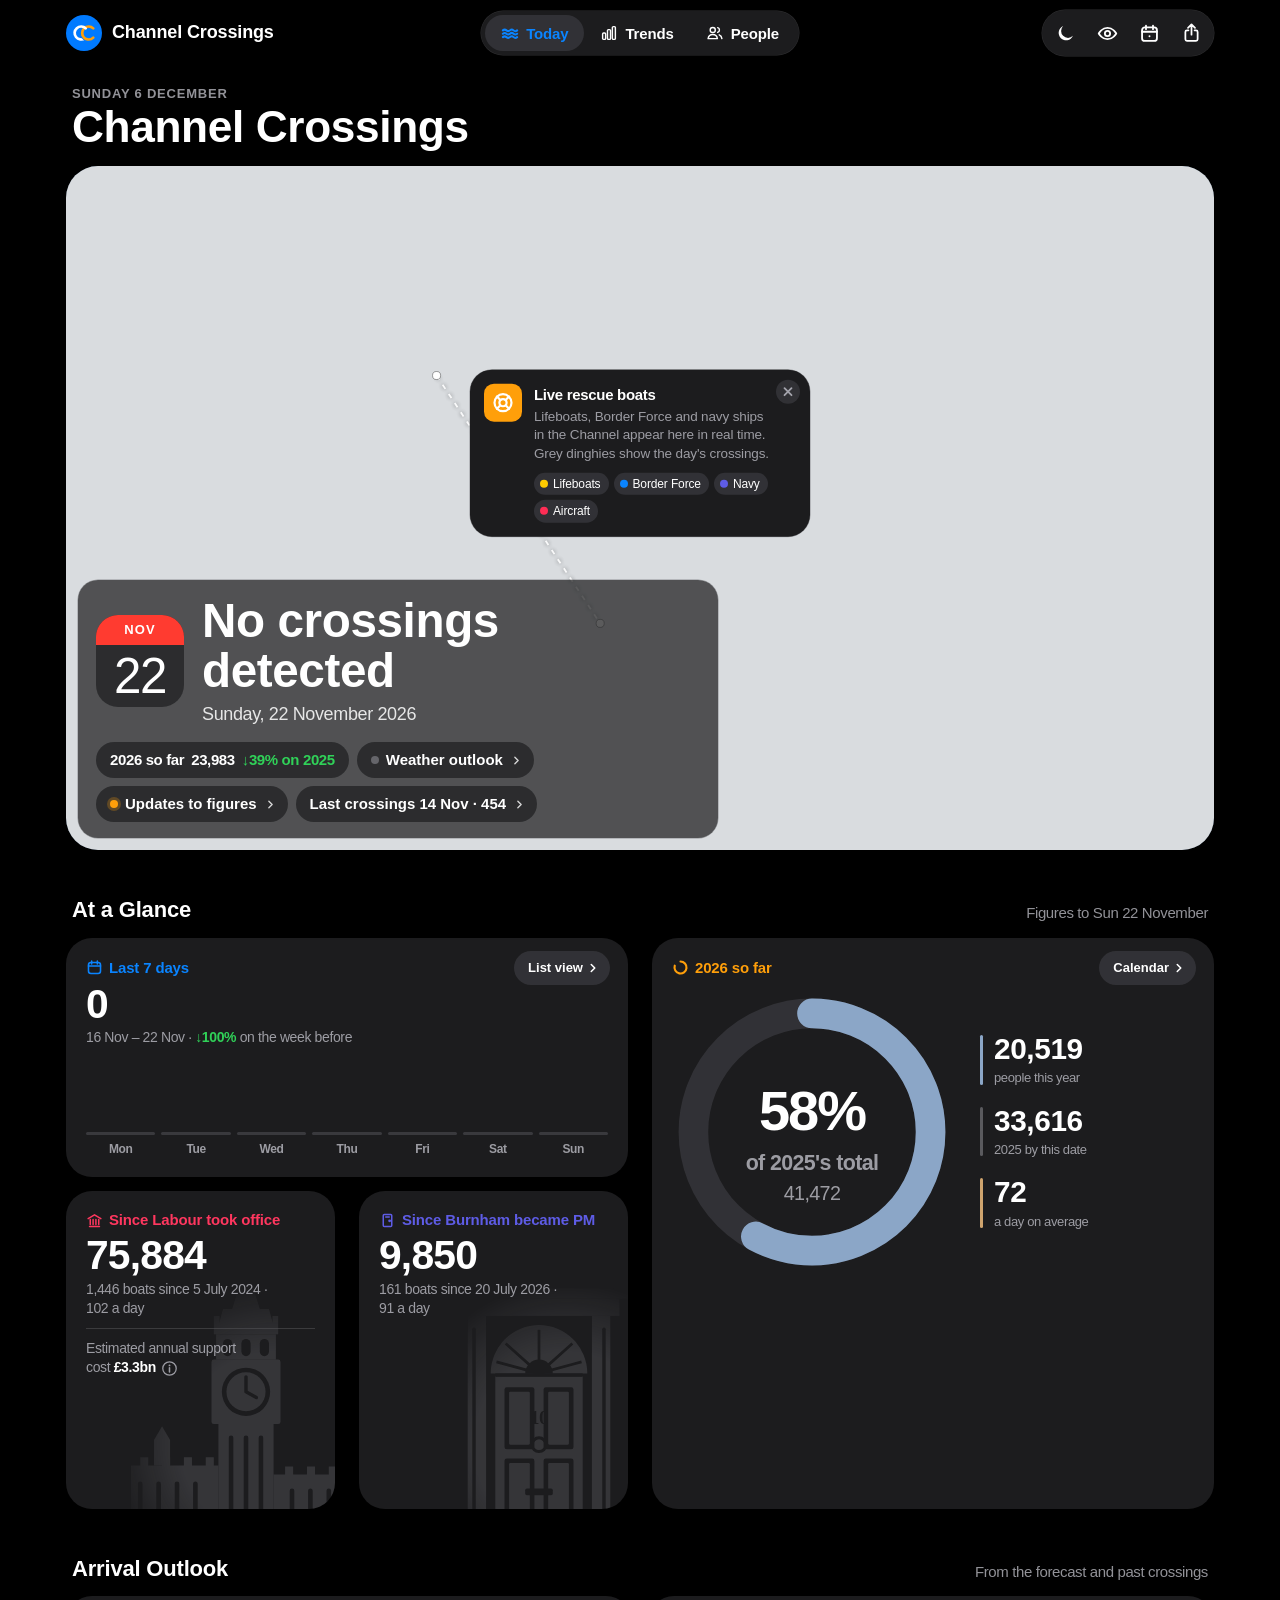
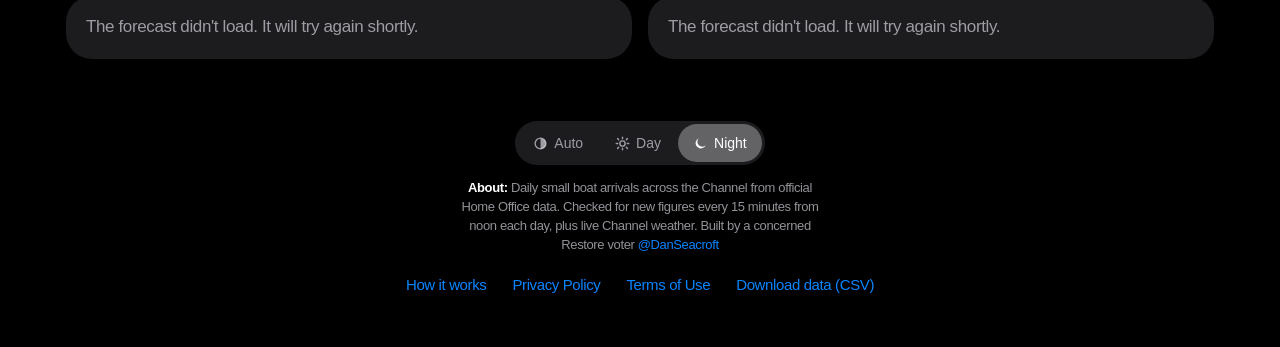
==== commit 76c15010: "Update crossing figures" ====
--- a/index.html
+++ b/index.html
@@ -14,7 +14,7 @@
 <link rel="preload" href="vendor/leaflet/leaflet.js" as="script">
 <link rel="preload" href="vendor/inter/inter-latin.woff2" as="font" type="font/woff2" crossorigin>
 <link rel="preload" href="vendor/inter-tight/inter-tight-latin.woff2" as="font" type="font/woff2" crossorigin>
-<meta name="description" content="No small boat crossings of the Channel were detected on Wed 11 November. 2026 so far: 23,529. Daily Home Office figures, a migrant tracker.">
+<meta name="description" content="No small boat crossings of the Channel were detected on Sun 22 November. 2026 so far: 23,983. Daily Home Office figures, a migrant tracker.">
 <meta name="robots" content="max-image-preview:large">
 <meta name="format-detection" content="telephone=no">
 <meta name="mobile-web-app-capable" content="yes">
@@ -28,14 +28,14 @@
 <meta property="og:title" content="Channel Crossings: daily small boat arrivals">
 <meta property="og:description" content="How many people crossed the Channel in small boats yesterday? Daily Home Office figures, records and live Channel conditions.">
 <meta property="og:url" content="https://channelcrossings.world/">
-<meta property="og:image" content="https://channelcrossings.world/og-image.png?v=2026-11-11">
+<meta property="og:image" content="https://channelcrossings.world/og-image.png?v=2026-11-22">
 <meta property="og:image:width" content="1200">
 <meta property="og:image:height" content="630">
 <meta property="og:image:alt" content="Channel Crossings logo with the latest daily arrivals figure">
 <meta name="twitter:card" content="summary_large_image">
 <meta name="twitter:title" content="Channel Crossings: daily small boat arrivals">
 <meta name="twitter:description" content="Daily Home Office figures for small boat arrivals, with records and live Channel conditions.">
-<meta name="twitter:image" content="https://channelcrossings.world/og-image.png?v=2026-11-11">
+<meta name="twitter:image" content="https://channelcrossings.world/og-image.png?v=2026-11-22">
 <link rel="canonical" href="https://channelcrossings.world/">
 <!-- Tells Google this page is a daily dataset. The dates are kept current by scripts/update.py -->
 <script type="application/ld+json">
@@ -58,9 +58,9 @@
   "isAccessibleForFree": true,
   "keywords": ["small boat crossings", "Channel crossings", "small boat arrivals", "migrant crossings", "boat crossing figures", "English Channel", "small boats", "migration", "UK", "Home Office", "daily statistics"],
   "creator": {"@type": "Organization", "name": "Channel Crossings", "url": "https://channelcrossings.world/", "email": "x.chancrossings@gmail.com"},
-  "temporalCoverage": "2018-01-01/2026-11-11",
+  "temporalCoverage": "2018-01-01/2026-11-22",
   "spatialCoverage": "English Channel, United Kingdom",
-  "dateModified": "2026-11-11",
+  "dateModified": "2026-11-22",
   "distribution": [{"@type": "DataDownload", "encodingFormat": "text/csv", "contentUrl": "https://channelcrossings.world/data.csv"}]
 }
 </script>
@@ -1590,7 +1590,7 @@
 
     <div class="hero-in">
       <div class="kicker" id="heroKicker" hidden></div>
-      <div class="hero-quiet"><div class="cal" aria-hidden="true"><span id="hqMon">Nov</span><b id="hqDay">11</b></div><div aria-hidden="true"><div class="hq-t"><span class="num" id="heroNum"></span><span id="hqT">No crossings detected</span></div><div class="hq-s" id="heroSub">Wednesday, 11 November 2026</div></div></div><span class="sr" id="heroSr" aria-live="polite">No crossings detected for Wednesday, 11 November 2026</span>
+      <div class="hero-quiet"><div class="cal" aria-hidden="true"><span id="hqMon">Nov</span><b id="hqDay">22</b></div><div aria-hidden="true"><div class="hq-t"><span class="num" id="heroNum"></span><span id="hqT">No crossings detected</span></div><div class="hq-s" id="heroSub">Sunday, 22 November 2026</div></div></div><span class="sr" id="heroSr" aria-live="polite">No crossings detected for Sunday, 22 November 2026</span>
       <div class="hero-chips">
         <a class="chip chip-rep" id="chipRep" target="_blank" rel="noopener" hidden><i class="rep"></i><span>Crossings reported today</span><svg viewBox="0 0 24 24" fill="none" stroke="currentColor" stroke-width="2.6" stroke-linecap="round" stroke-linejoin="round" aria-hidden="true"><path d="M9 6l6 6-6 6"/></svg></a>
         <span class="chip" id="chipYear" hidden></span>
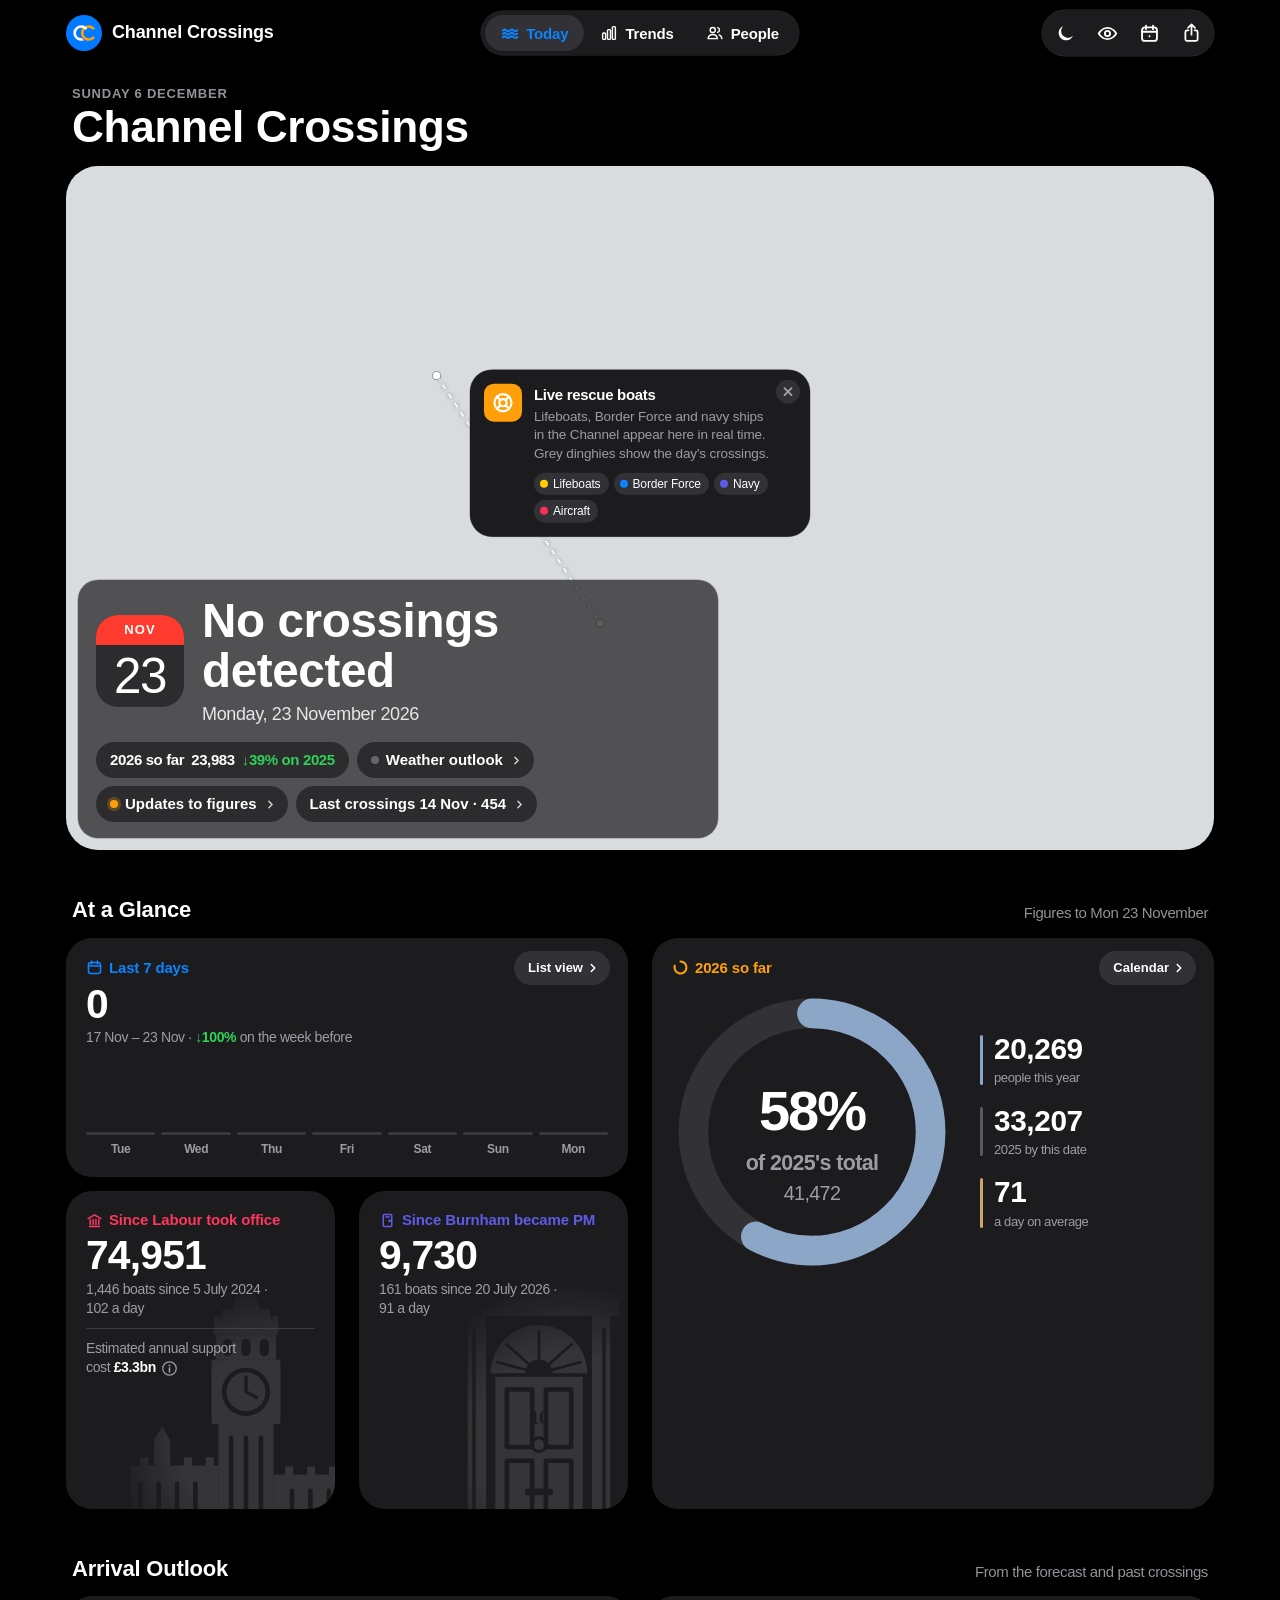
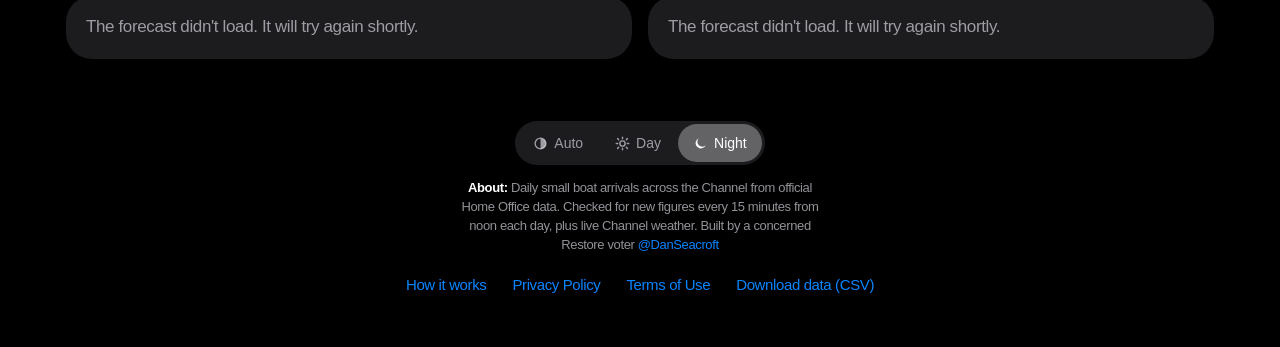
==== commit fe709dd2: "Update crossing figures" ====
--- a/index.html
+++ b/index.html
@@ -14,7 +14,7 @@
 <link rel="preload" href="vendor/leaflet/leaflet.js" as="script">
 <link rel="preload" href="vendor/inter/inter-latin.woff2" as="font" type="font/woff2" crossorigin>
 <link rel="preload" href="vendor/inter-tight/inter-tight-latin.woff2" as="font" type="font/woff2" crossorigin>
-<meta name="description" content="No small boat crossings of the Channel were detected on Sun 22 November. 2026 so far: 23,983. Daily Home Office figures, a migrant tracker.">
+<meta name="description" content="No small boat crossings of the Channel were detected on Mon 23 November. 2026 so far: 23,983. Daily Home Office figures, a migrant tracker.">
 <meta name="robots" content="max-image-preview:large">
 <meta name="format-detection" content="telephone=no">
 <meta name="mobile-web-app-capable" content="yes">
@@ -28,14 +28,14 @@
 <meta property="og:title" content="Channel Crossings: daily small boat arrivals">
 <meta property="og:description" content="How many people crossed the Channel in small boats yesterday? Daily Home Office figures, records and live Channel conditions.">
 <meta property="og:url" content="https://channelcrossings.world/">
-<meta property="og:image" content="https://channelcrossings.world/og-image.png?v=2026-11-22">
+<meta property="og:image" content="https://channelcrossings.world/og-image.png?v=2026-11-23">
 <meta property="og:image:width" content="1200">
 <meta property="og:image:height" content="630">
 <meta property="og:image:alt" content="Channel Crossings logo with the latest daily arrivals figure">
 <meta name="twitter:card" content="summary_large_image">
 <meta name="twitter:title" content="Channel Crossings: daily small boat arrivals">
 <meta name="twitter:description" content="Daily Home Office figures for small boat arrivals, with records and live Channel conditions.">
-<meta name="twitter:image" content="https://channelcrossings.world/og-image.png?v=2026-11-22">
+<meta name="twitter:image" content="https://channelcrossings.world/og-image.png?v=2026-11-23">
 <link rel="canonical" href="https://channelcrossings.world/">
 <!-- Tells Google this page is a daily dataset. The dates are kept current by scripts/update.py -->
 <script type="application/ld+json">
@@ -58,9 +58,9 @@
   "isAccessibleForFree": true,
   "keywords": ["small boat crossings", "Channel crossings", "small boat arrivals", "migrant crossings", "boat crossing figures", "English Channel", "small boats", "migration", "UK", "Home Office", "daily statistics"],
   "creator": {"@type": "Organization", "name": "Channel Crossings", "url": "https://channelcrossings.world/", "email": "x.chancrossings@gmail.com"},
-  "temporalCoverage": "2018-01-01/2026-11-22",
+  "temporalCoverage": "2018-01-01/2026-11-23",
   "spatialCoverage": "English Channel, United Kingdom",
-  "dateModified": "2026-11-22",
+  "dateModified": "2026-11-23",
   "distribution": [{"@type": "DataDownload", "encodingFormat": "text/csv", "contentUrl": "https://channelcrossings.world/data.csv"}]
 }
 </script>
@@ -1590,7 +1590,7 @@
 
     <div class="hero-in">
       <div class="kicker" id="heroKicker" hidden></div>
-      <div class="hero-quiet"><div class="cal" aria-hidden="true"><span id="hqMon">Nov</span><b id="hqDay">22</b></div><div aria-hidden="true"><div class="hq-t"><span class="num" id="heroNum"></span><span id="hqT">No crossings detected</span></div><div class="hq-s" id="heroSub">Sunday, 22 November 2026</div></div></div><span class="sr" id="heroSr" aria-live="polite">No crossings detected for Sunday, 22 November 2026</span>
+      <div class="hero-quiet"><div class="cal" aria-hidden="true"><span id="hqMon">Nov</span><b id="hqDay">23</b></div><div aria-hidden="true"><div class="hq-t"><span class="num" id="heroNum"></span><span id="hqT">No crossings detected</span></div><div class="hq-s" id="heroSub">Monday, 23 November 2026</div></div></div><span class="sr" id="heroSr" aria-live="polite">No crossings detected for Monday, 23 November 2026</span>
       <div class="hero-chips">
         <a class="chip chip-rep" id="chipRep" target="_blank" rel="noopener" hidden><i class="rep"></i><span>Crossings reported today</span><svg viewBox="0 0 24 24" fill="none" stroke="currentColor" stroke-width="2.6" stroke-linecap="round" stroke-linejoin="round" aria-hidden="true"><path d="M9 6l6 6-6 6"/></svg></a>
         <span class="chip" id="chipYear" hidden></span>
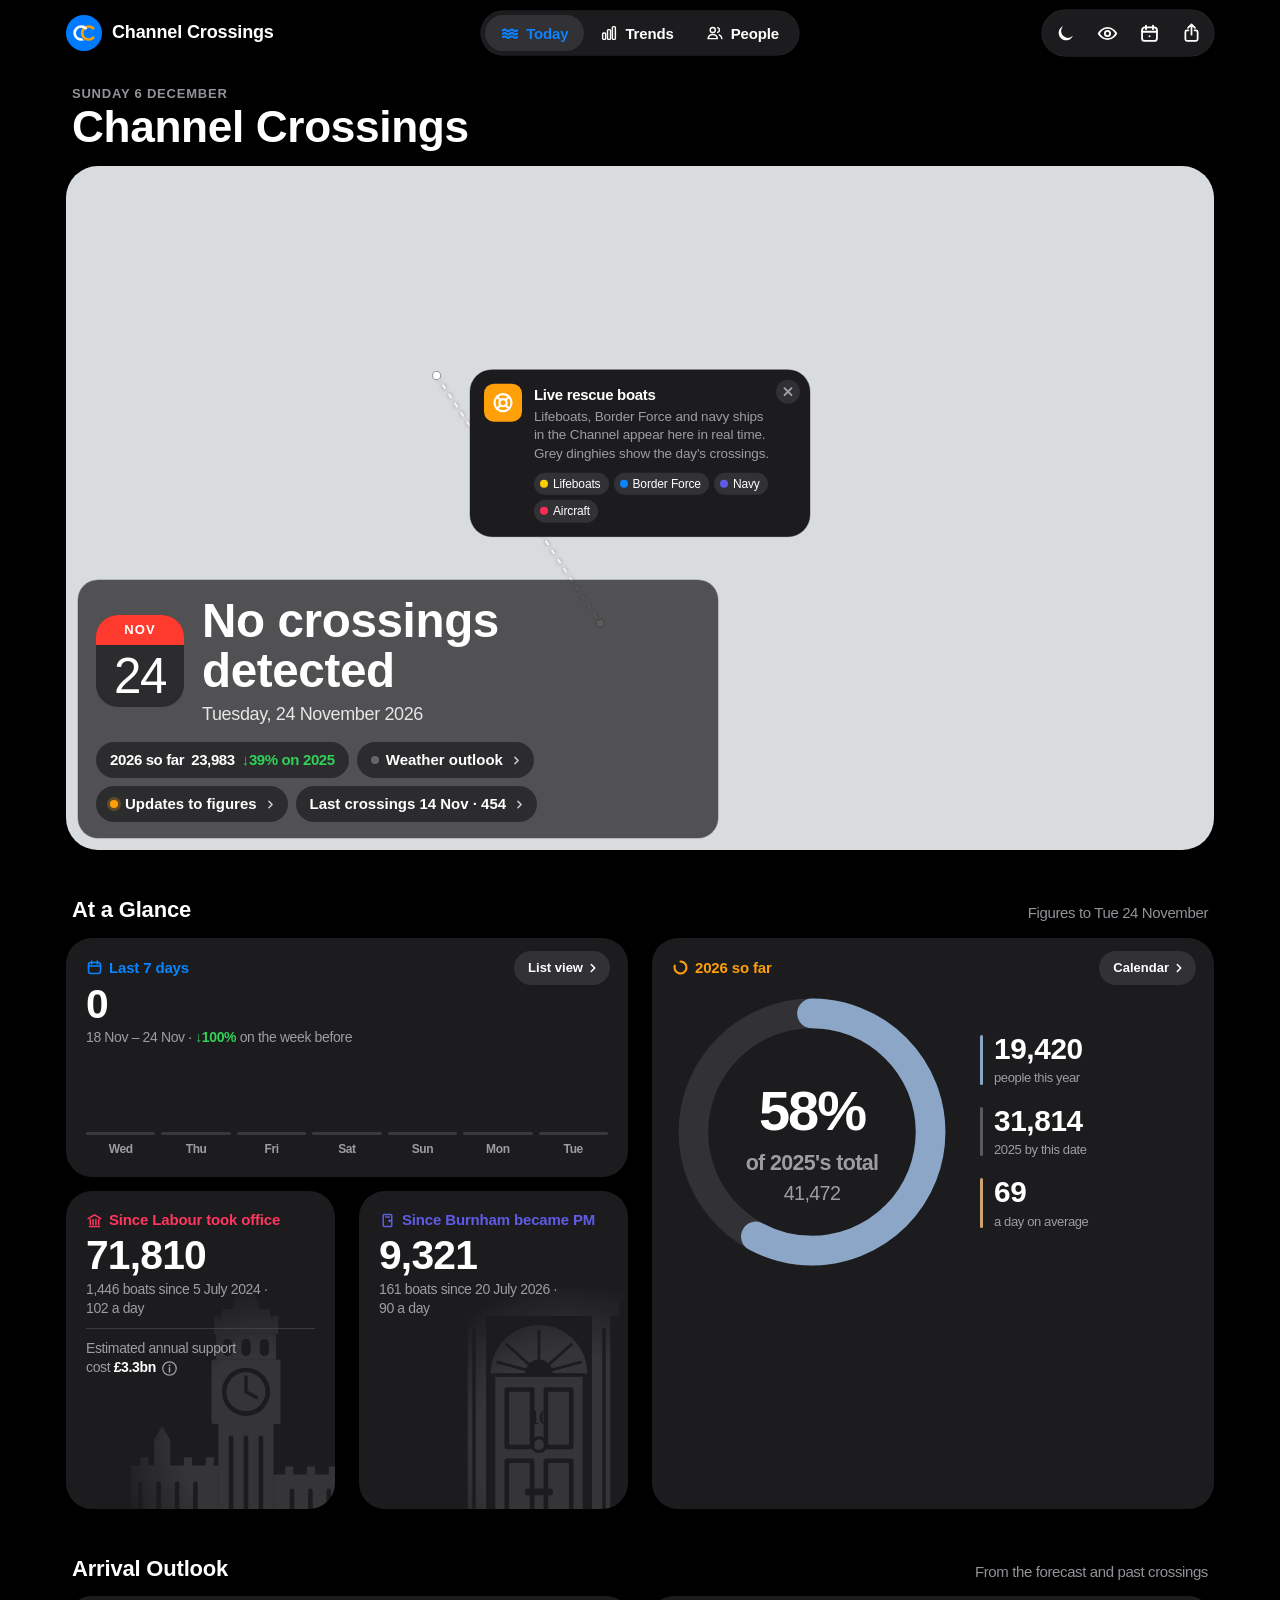
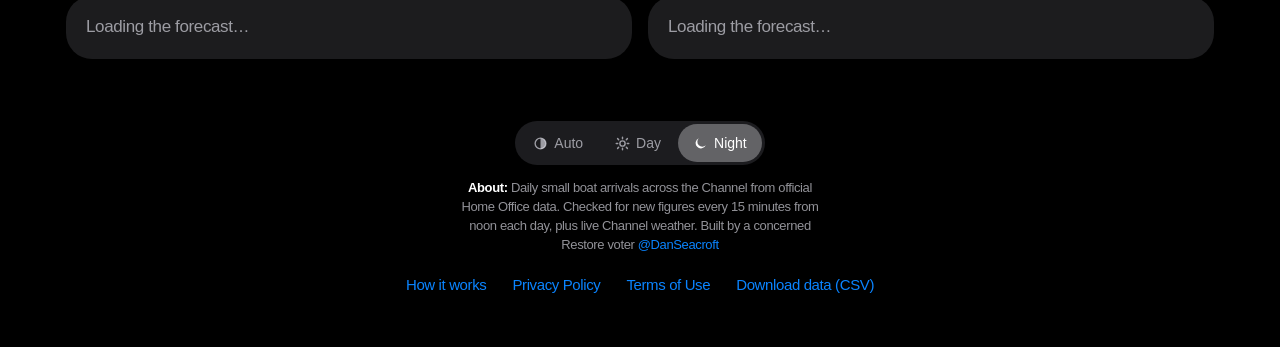
==== commit 19f75857: "Update crossing figures" ====
--- a/index.html
+++ b/index.html
@@ -14,7 +14,7 @@
 <link rel="preload" href="vendor/leaflet/leaflet.js" as="script">
 <link rel="preload" href="vendor/inter/inter-latin.woff2" as="font" type="font/woff2" crossorigin>
 <link rel="preload" href="vendor/inter-tight/inter-tight-latin.woff2" as="font" type="font/woff2" crossorigin>
-<meta name="description" content="No small boat crossings of the Channel were detected on Mon 23 November. 2026 so far: 23,983. Daily Home Office figures, a migrant tracker.">
+<meta name="description" content="No small boat crossings of the Channel were detected on Tue 24 November. 2026 so far: 23,983. Daily Home Office figures, a migrant tracker.">
 <meta name="robots" content="max-image-preview:large">
 <meta name="format-detection" content="telephone=no">
 <meta name="mobile-web-app-capable" content="yes">
@@ -28,14 +28,14 @@
 <meta property="og:title" content="Channel Crossings: daily small boat arrivals">
 <meta property="og:description" content="How many people crossed the Channel in small boats yesterday? Daily Home Office figures, records and live Channel conditions.">
 <meta property="og:url" content="https://channelcrossings.world/">
-<meta property="og:image" content="https://channelcrossings.world/og-image.png?v=2026-11-23">
+<meta property="og:image" content="https://channelcrossings.world/og-image.png?v=2026-11-24">
 <meta property="og:image:width" content="1200">
 <meta property="og:image:height" content="630">
 <meta property="og:image:alt" content="Channel Crossings logo with the latest daily arrivals figure">
 <meta name="twitter:card" content="summary_large_image">
 <meta name="twitter:title" content="Channel Crossings: daily small boat arrivals">
 <meta name="twitter:description" content="Daily Home Office figures for small boat arrivals, with records and live Channel conditions.">
-<meta name="twitter:image" content="https://channelcrossings.world/og-image.png?v=2026-11-23">
+<meta name="twitter:image" content="https://channelcrossings.world/og-image.png?v=2026-11-24">
 <link rel="canonical" href="https://channelcrossings.world/">
 <!-- Tells Google this page is a daily dataset. The dates are kept current by scripts/update.py -->
 <script type="application/ld+json">
@@ -58,9 +58,9 @@
   "isAccessibleForFree": true,
   "keywords": ["small boat crossings", "Channel crossings", "small boat arrivals", "migrant crossings", "boat crossing figures", "English Channel", "small boats", "migration", "UK", "Home Office", "daily statistics"],
   "creator": {"@type": "Organization", "name": "Channel Crossings", "url": "https://channelcrossings.world/", "email": "x.chancrossings@gmail.com"},
-  "temporalCoverage": "2018-01-01/2026-11-23",
+  "temporalCoverage": "2018-01-01/2026-11-24",
   "spatialCoverage": "English Channel, United Kingdom",
-  "dateModified": "2026-11-23",
+  "dateModified": "2026-11-24",
   "distribution": [{"@type": "DataDownload", "encodingFormat": "text/csv", "contentUrl": "https://channelcrossings.world/data.csv"}]
 }
 </script>
@@ -1590,7 +1590,7 @@
 
     <div class="hero-in">
       <div class="kicker" id="heroKicker" hidden></div>
-      <div class="hero-quiet"><div class="cal" aria-hidden="true"><span id="hqMon">Nov</span><b id="hqDay">23</b></div><div aria-hidden="true"><div class="hq-t"><span class="num" id="heroNum"></span><span id="hqT">No crossings detected</span></div><div class="hq-s" id="heroSub">Monday, 23 November 2026</div></div></div><span class="sr" id="heroSr" aria-live="polite">No crossings detected for Monday, 23 November 2026</span>
+      <div class="hero-quiet"><div class="cal" aria-hidden="true"><span id="hqMon">Nov</span><b id="hqDay">24</b></div><div aria-hidden="true"><div class="hq-t"><span class="num" id="heroNum"></span><span id="hqT">No crossings detected</span></div><div class="hq-s" id="heroSub">Tuesday, 24 November 2026</div></div></div><span class="sr" id="heroSr" aria-live="polite">No crossings detected for Tuesday, 24 November 2026</span>
       <div class="hero-chips">
         <a class="chip chip-rep" id="chipRep" target="_blank" rel="noopener" hidden><i class="rep"></i><span>Crossings reported today</span><svg viewBox="0 0 24 24" fill="none" stroke="currentColor" stroke-width="2.6" stroke-linecap="round" stroke-linejoin="round" aria-hidden="true"><path d="M9 6l6 6-6 6"/></svg></a>
         <span class="chip" id="chipYear" hidden></span>
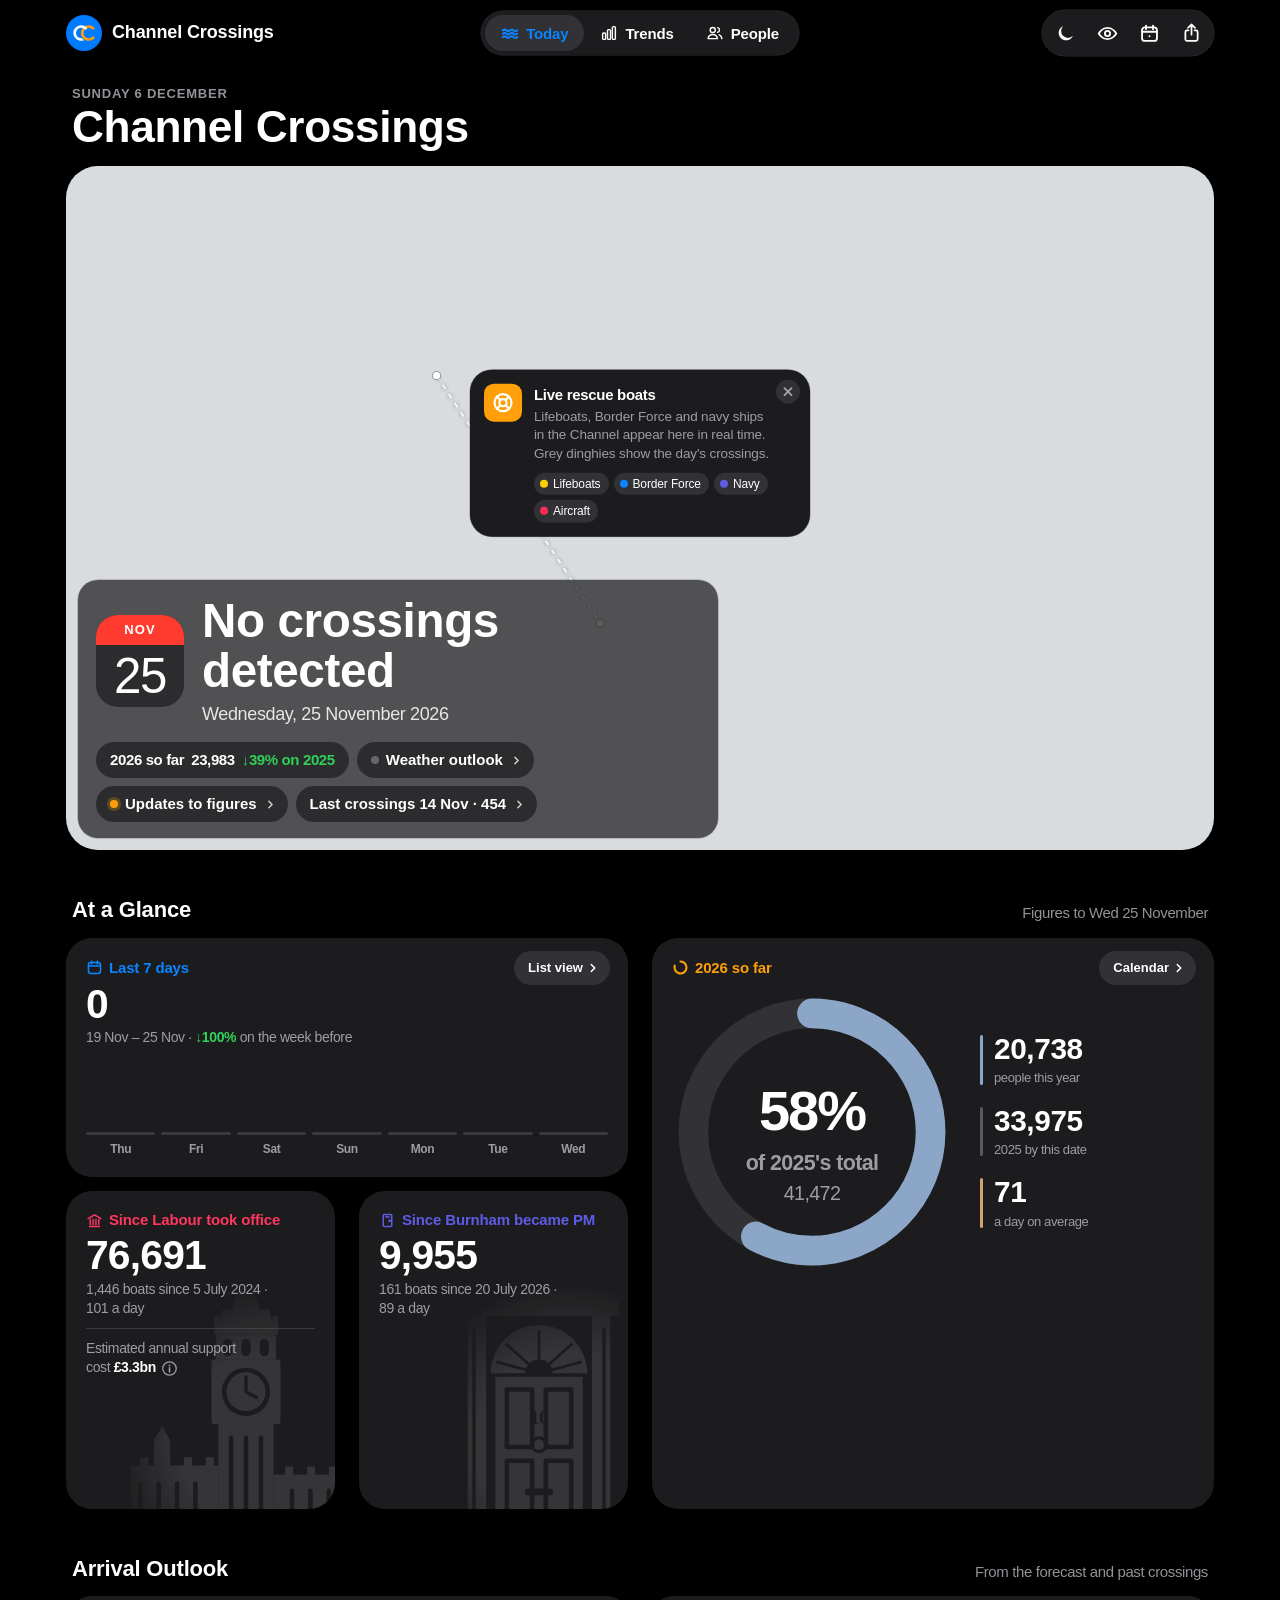
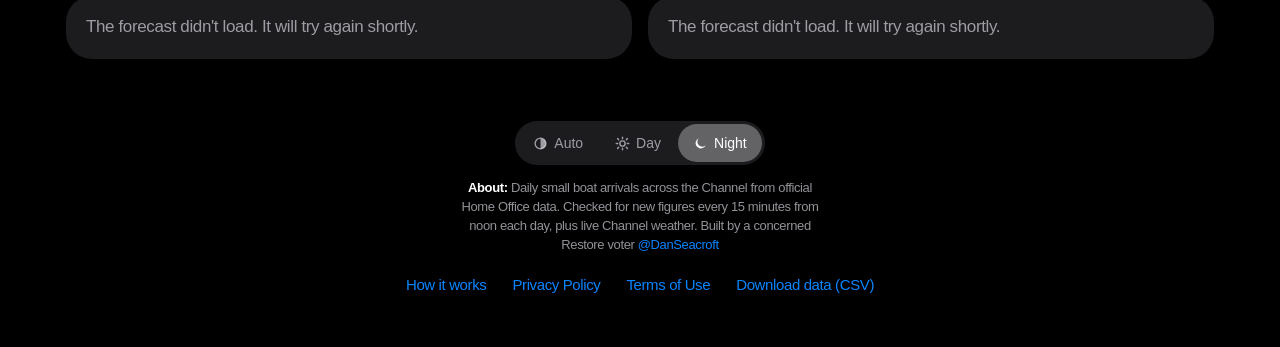
==== commit d99df346: "Update crossing figures" ====
--- a/index.html
+++ b/index.html
@@ -14,7 +14,7 @@
 <link rel="preload" href="vendor/leaflet/leaflet.js" as="script">
 <link rel="preload" href="vendor/inter/inter-latin.woff2" as="font" type="font/woff2" crossorigin>
 <link rel="preload" href="vendor/inter-tight/inter-tight-latin.woff2" as="font" type="font/woff2" crossorigin>
-<meta name="description" content="No small boat crossings of the Channel were detected on Tue 24 November. 2026 so far: 23,983. Daily Home Office figures, a migrant tracker.">
+<meta name="description" content="No small boat crossings of the Channel were detected on Wed 25 November. 2026 so far: 23,983. Daily Home Office figures, a migrant tracker.">
 <meta name="robots" content="max-image-preview:large">
 <meta name="format-detection" content="telephone=no">
 <meta name="mobile-web-app-capable" content="yes">
@@ -28,14 +28,14 @@
 <meta property="og:title" content="Channel Crossings: daily small boat arrivals">
 <meta property="og:description" content="How many people crossed the Channel in small boats yesterday? Daily Home Office figures, records and live Channel conditions.">
 <meta property="og:url" content="https://channelcrossings.world/">
-<meta property="og:image" content="https://channelcrossings.world/og-image.png?v=2026-11-24">
+<meta property="og:image" content="https://channelcrossings.world/og-image.png?v=2026-11-25">
 <meta property="og:image:width" content="1200">
 <meta property="og:image:height" content="630">
 <meta property="og:image:alt" content="Channel Crossings logo with the latest daily arrivals figure">
 <meta name="twitter:card" content="summary_large_image">
 <meta name="twitter:title" content="Channel Crossings: daily small boat arrivals">
 <meta name="twitter:description" content="Daily Home Office figures for small boat arrivals, with records and live Channel conditions.">
-<meta name="twitter:image" content="https://channelcrossings.world/og-image.png?v=2026-11-24">
+<meta name="twitter:image" content="https://channelcrossings.world/og-image.png?v=2026-11-25">
 <link rel="canonical" href="https://channelcrossings.world/">
 <!-- Tells Google this page is a daily dataset. The dates are kept current by scripts/update.py -->
 <script type="application/ld+json">
@@ -58,9 +58,9 @@
   "isAccessibleForFree": true,
   "keywords": ["small boat crossings", "Channel crossings", "small boat arrivals", "migrant crossings", "boat crossing figures", "English Channel", "small boats", "migration", "UK", "Home Office", "daily statistics"],
   "creator": {"@type": "Organization", "name": "Channel Crossings", "url": "https://channelcrossings.world/", "email": "x.chancrossings@gmail.com"},
-  "temporalCoverage": "2018-01-01/2026-11-24",
+  "temporalCoverage": "2018-01-01/2026-11-25",
   "spatialCoverage": "English Channel, United Kingdom",
-  "dateModified": "2026-11-24",
+  "dateModified": "2026-11-25",
   "distribution": [{"@type": "DataDownload", "encodingFormat": "text/csv", "contentUrl": "https://channelcrossings.world/data.csv"}]
 }
 </script>
@@ -1590,7 +1590,7 @@
 
     <div class="hero-in">
       <div class="kicker" id="heroKicker" hidden></div>
-      <div class="hero-quiet"><div class="cal" aria-hidden="true"><span id="hqMon">Nov</span><b id="hqDay">24</b></div><div aria-hidden="true"><div class="hq-t"><span class="num" id="heroNum"></span><span id="hqT">No crossings detected</span></div><div class="hq-s" id="heroSub">Tuesday, 24 November 2026</div></div></div><span class="sr" id="heroSr" aria-live="polite">No crossings detected for Tuesday, 24 November 2026</span>
+      <div class="hero-quiet"><div class="cal" aria-hidden="true"><span id="hqMon">Nov</span><b id="hqDay">25</b></div><div aria-hidden="true"><div class="hq-t"><span class="num" id="heroNum"></span><span id="hqT">No crossings detected</span></div><div class="hq-s" id="heroSub">Wednesday, 25 November 2026</div></div></div><span class="sr" id="heroSr" aria-live="polite">No crossings detected for Wednesday, 25 November 2026</span>
       <div class="hero-chips">
         <a class="chip chip-rep" id="chipRep" target="_blank" rel="noopener" hidden><i class="rep"></i><span>Crossings reported today</span><svg viewBox="0 0 24 24" fill="none" stroke="currentColor" stroke-width="2.6" stroke-linecap="round" stroke-linejoin="round" aria-hidden="true"><path d="M9 6l6 6-6 6"/></svg></a>
         <span class="chip" id="chipYear" hidden></span>
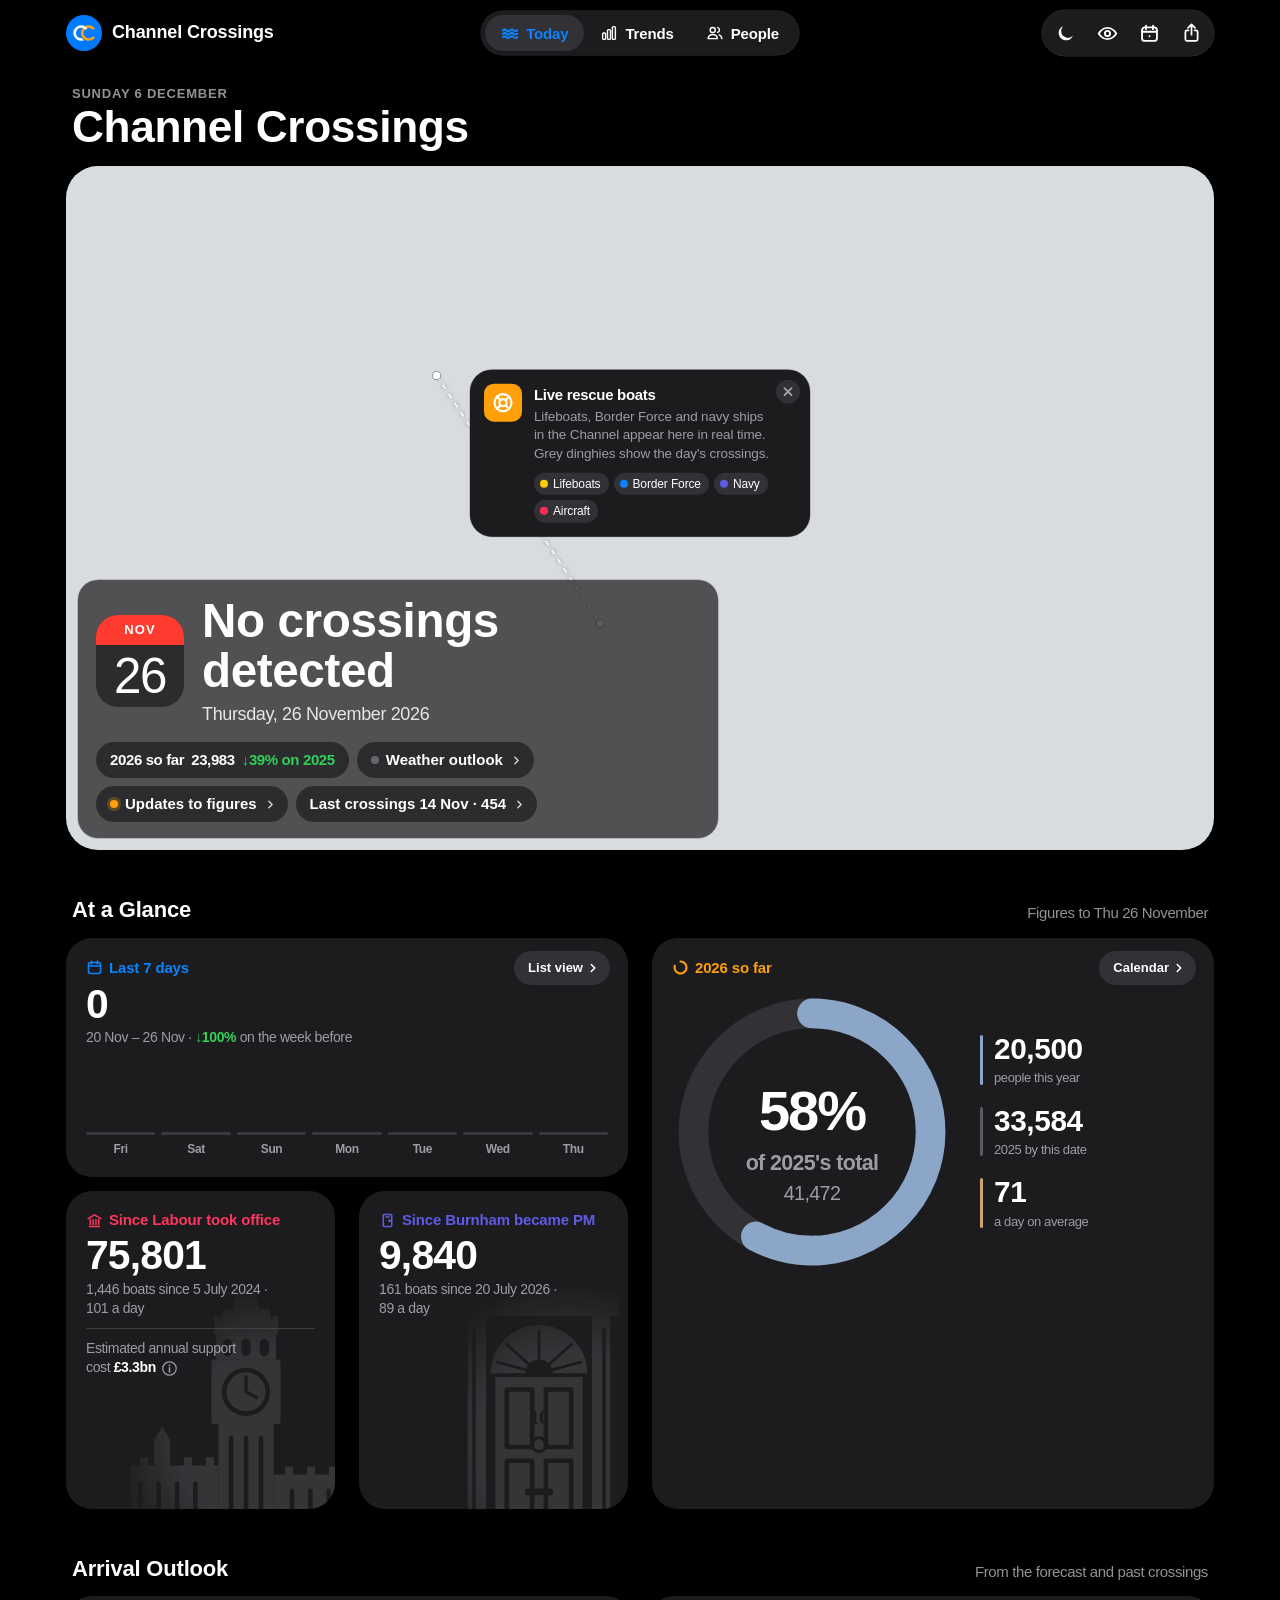
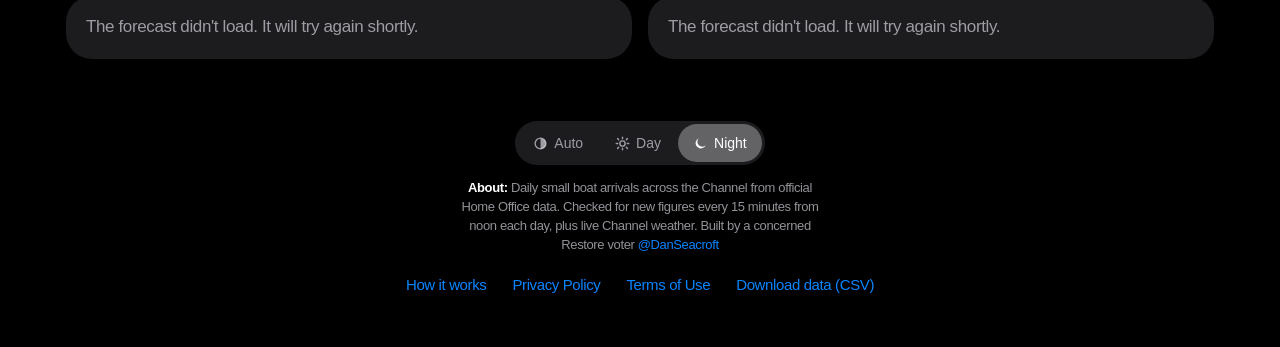
==== commit 3c20c978: "Update crossing figures" ====
--- a/index.html
+++ b/index.html
@@ -14,7 +14,7 @@
 <link rel="preload" href="vendor/leaflet/leaflet.js" as="script">
 <link rel="preload" href="vendor/inter/inter-latin.woff2" as="font" type="font/woff2" crossorigin>
 <link rel="preload" href="vendor/inter-tight/inter-tight-latin.woff2" as="font" type="font/woff2" crossorigin>
-<meta name="description" content="No small boat crossings of the Channel were detected on Wed 25 November. 2026 so far: 23,983. Daily Home Office figures, a migrant tracker.">
+<meta name="description" content="No small boat crossings of the Channel were detected on Thu 26 November. 2026 so far: 23,983. Daily Home Office figures, a migrant tracker.">
 <meta name="robots" content="max-image-preview:large">
 <meta name="format-detection" content="telephone=no">
 <meta name="mobile-web-app-capable" content="yes">
@@ -28,14 +28,14 @@
 <meta property="og:title" content="Channel Crossings: daily small boat arrivals">
 <meta property="og:description" content="How many people crossed the Channel in small boats yesterday? Daily Home Office figures, records and live Channel conditions.">
 <meta property="og:url" content="https://channelcrossings.world/">
-<meta property="og:image" content="https://channelcrossings.world/og-image.png?v=2026-11-25">
+<meta property="og:image" content="https://channelcrossings.world/og-image.png?v=2026-11-26">
 <meta property="og:image:width" content="1200">
 <meta property="og:image:height" content="630">
 <meta property="og:image:alt" content="Channel Crossings logo with the latest daily arrivals figure">
 <meta name="twitter:card" content="summary_large_image">
 <meta name="twitter:title" content="Channel Crossings: daily small boat arrivals">
 <meta name="twitter:description" content="Daily Home Office figures for small boat arrivals, with records and live Channel conditions.">
-<meta name="twitter:image" content="https://channelcrossings.world/og-image.png?v=2026-11-25">
+<meta name="twitter:image" content="https://channelcrossings.world/og-image.png?v=2026-11-26">
 <link rel="canonical" href="https://channelcrossings.world/">
 <!-- Tells Google this page is a daily dataset. The dates are kept current by scripts/update.py -->
 <script type="application/ld+json">
@@ -58,9 +58,9 @@
   "isAccessibleForFree": true,
   "keywords": ["small boat crossings", "Channel crossings", "small boat arrivals", "migrant crossings", "boat crossing figures", "English Channel", "small boats", "migration", "UK", "Home Office", "daily statistics"],
   "creator": {"@type": "Organization", "name": "Channel Crossings", "url": "https://channelcrossings.world/", "email": "x.chancrossings@gmail.com"},
-  "temporalCoverage": "2018-01-01/2026-11-25",
+  "temporalCoverage": "2018-01-01/2026-11-26",
   "spatialCoverage": "English Channel, United Kingdom",
-  "dateModified": "2026-11-25",
+  "dateModified": "2026-11-26",
   "distribution": [{"@type": "DataDownload", "encodingFormat": "text/csv", "contentUrl": "https://channelcrossings.world/data.csv"}]
 }
 </script>
@@ -1590,7 +1590,7 @@
 
     <div class="hero-in">
       <div class="kicker" id="heroKicker" hidden></div>
-      <div class="hero-quiet"><div class="cal" aria-hidden="true"><span id="hqMon">Nov</span><b id="hqDay">25</b></div><div aria-hidden="true"><div class="hq-t"><span class="num" id="heroNum"></span><span id="hqT">No crossings detected</span></div><div class="hq-s" id="heroSub">Wednesday, 25 November 2026</div></div></div><span class="sr" id="heroSr" aria-live="polite">No crossings detected for Wednesday, 25 November 2026</span>
+      <div class="hero-quiet"><div class="cal" aria-hidden="true"><span id="hqMon">Nov</span><b id="hqDay">26</b></div><div aria-hidden="true"><div class="hq-t"><span class="num" id="heroNum"></span><span id="hqT">No crossings detected</span></div><div class="hq-s" id="heroSub">Thursday, 26 November 2026</div></div></div><span class="sr" id="heroSr" aria-live="polite">No crossings detected for Thursday, 26 November 2026</span>
       <div class="hero-chips">
         <a class="chip chip-rep" id="chipRep" target="_blank" rel="noopener" hidden><i class="rep"></i><span>Crossings reported today</span><svg viewBox="0 0 24 24" fill="none" stroke="currentColor" stroke-width="2.6" stroke-linecap="round" stroke-linejoin="round" aria-hidden="true"><path d="M9 6l6 6-6 6"/></svg></a>
         <span class="chip" id="chipYear" hidden></span>
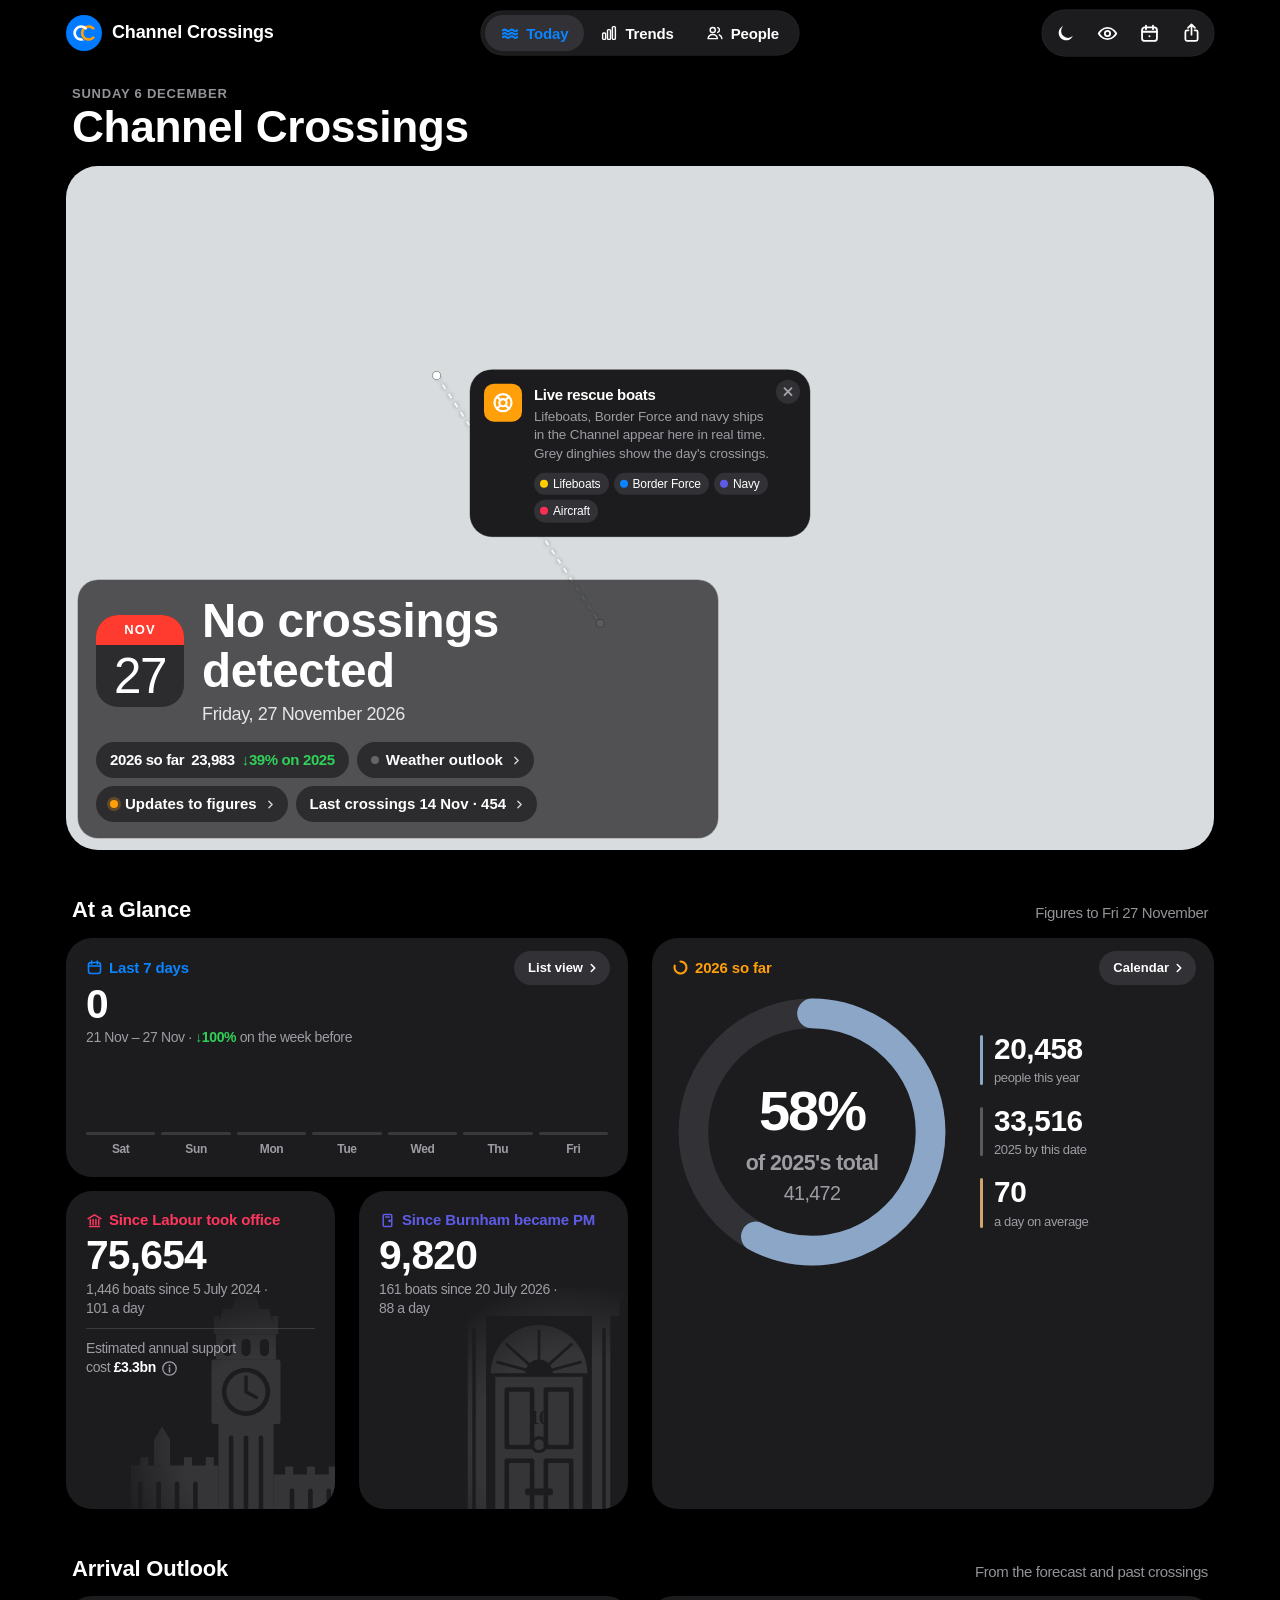
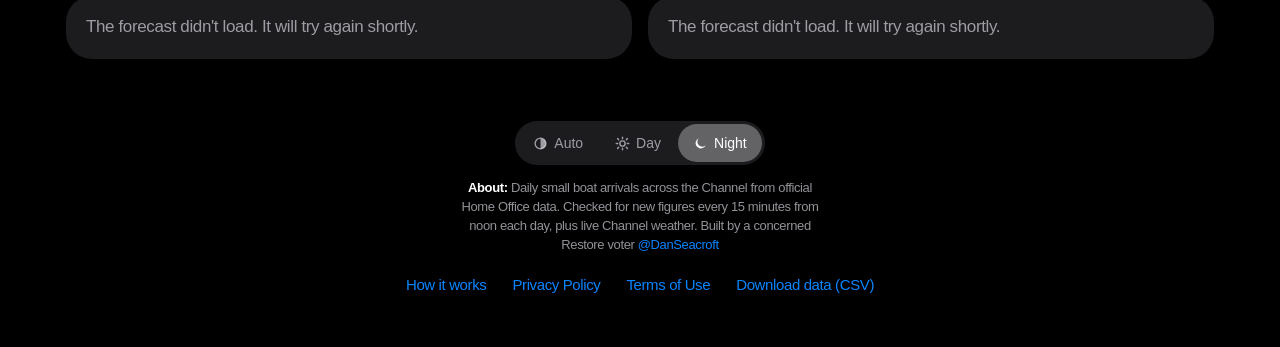
==== commit 02e35612: "Update crossing figures" ====
--- a/index.html
+++ b/index.html
@@ -14,7 +14,7 @@
 <link rel="preload" href="vendor/leaflet/leaflet.js" as="script">
 <link rel="preload" href="vendor/inter/inter-latin.woff2" as="font" type="font/woff2" crossorigin>
 <link rel="preload" href="vendor/inter-tight/inter-tight-latin.woff2" as="font" type="font/woff2" crossorigin>
-<meta name="description" content="No small boat crossings of the Channel were detected on Thu 26 November. 2026 so far: 23,983. Daily Home Office figures, a migrant tracker.">
+<meta name="description" content="No small boat crossings of the Channel were detected on Fri 27 November. 2026 so far: 23,983. Daily Home Office figures, a migrant tracker.">
 <meta name="robots" content="max-image-preview:large">
 <meta name="format-detection" content="telephone=no">
 <meta name="mobile-web-app-capable" content="yes">
@@ -28,14 +28,14 @@
 <meta property="og:title" content="Channel Crossings: daily small boat arrivals">
 <meta property="og:description" content="How many people crossed the Channel in small boats yesterday? Daily Home Office figures, records and live Channel conditions.">
 <meta property="og:url" content="https://channelcrossings.world/">
-<meta property="og:image" content="https://channelcrossings.world/og-image.png?v=2026-11-26">
+<meta property="og:image" content="https://channelcrossings.world/og-image.png?v=2026-11-27">
 <meta property="og:image:width" content="1200">
 <meta property="og:image:height" content="630">
 <meta property="og:image:alt" content="Channel Crossings logo with the latest daily arrivals figure">
 <meta name="twitter:card" content="summary_large_image">
 <meta name="twitter:title" content="Channel Crossings: daily small boat arrivals">
 <meta name="twitter:description" content="Daily Home Office figures for small boat arrivals, with records and live Channel conditions.">
-<meta name="twitter:image" content="https://channelcrossings.world/og-image.png?v=2026-11-26">
+<meta name="twitter:image" content="https://channelcrossings.world/og-image.png?v=2026-11-27">
 <link rel="canonical" href="https://channelcrossings.world/">
 <!-- Tells Google this page is a daily dataset. The dates are kept current by scripts/update.py -->
 <script type="application/ld+json">
@@ -58,9 +58,9 @@
   "isAccessibleForFree": true,
   "keywords": ["small boat crossings", "Channel crossings", "small boat arrivals", "migrant crossings", "boat crossing figures", "English Channel", "small boats", "migration", "UK", "Home Office", "daily statistics"],
   "creator": {"@type": "Organization", "name": "Channel Crossings", "url": "https://channelcrossings.world/", "email": "x.chancrossings@gmail.com"},
-  "temporalCoverage": "2018-01-01/2026-11-26",
+  "temporalCoverage": "2018-01-01/2026-11-27",
   "spatialCoverage": "English Channel, United Kingdom",
-  "dateModified": "2026-11-26",
+  "dateModified": "2026-11-27",
   "distribution": [{"@type": "DataDownload", "encodingFormat": "text/csv", "contentUrl": "https://channelcrossings.world/data.csv"}]
 }
 </script>
@@ -1590,7 +1590,7 @@
 
     <div class="hero-in">
       <div class="kicker" id="heroKicker" hidden></div>
-      <div class="hero-quiet"><div class="cal" aria-hidden="true"><span id="hqMon">Nov</span><b id="hqDay">26</b></div><div aria-hidden="true"><div class="hq-t"><span class="num" id="heroNum"></span><span id="hqT">No crossings detected</span></div><div class="hq-s" id="heroSub">Thursday, 26 November 2026</div></div></div><span class="sr" id="heroSr" aria-live="polite">No crossings detected for Thursday, 26 November 2026</span>
+      <div class="hero-quiet"><div class="cal" aria-hidden="true"><span id="hqMon">Nov</span><b id="hqDay">27</b></div><div aria-hidden="true"><div class="hq-t"><span class="num" id="heroNum"></span><span id="hqT">No crossings detected</span></div><div class="hq-s" id="heroSub">Friday, 27 November 2026</div></div></div><span class="sr" id="heroSr" aria-live="polite">No crossings detected for Friday, 27 November 2026</span>
       <div class="hero-chips">
         <a class="chip chip-rep" id="chipRep" target="_blank" rel="noopener" hidden><i class="rep"></i><span>Crossings reported today</span><svg viewBox="0 0 24 24" fill="none" stroke="currentColor" stroke-width="2.6" stroke-linecap="round" stroke-linejoin="round" aria-hidden="true"><path d="M9 6l6 6-6 6"/></svg></a>
         <span class="chip" id="chipYear" hidden></span>
